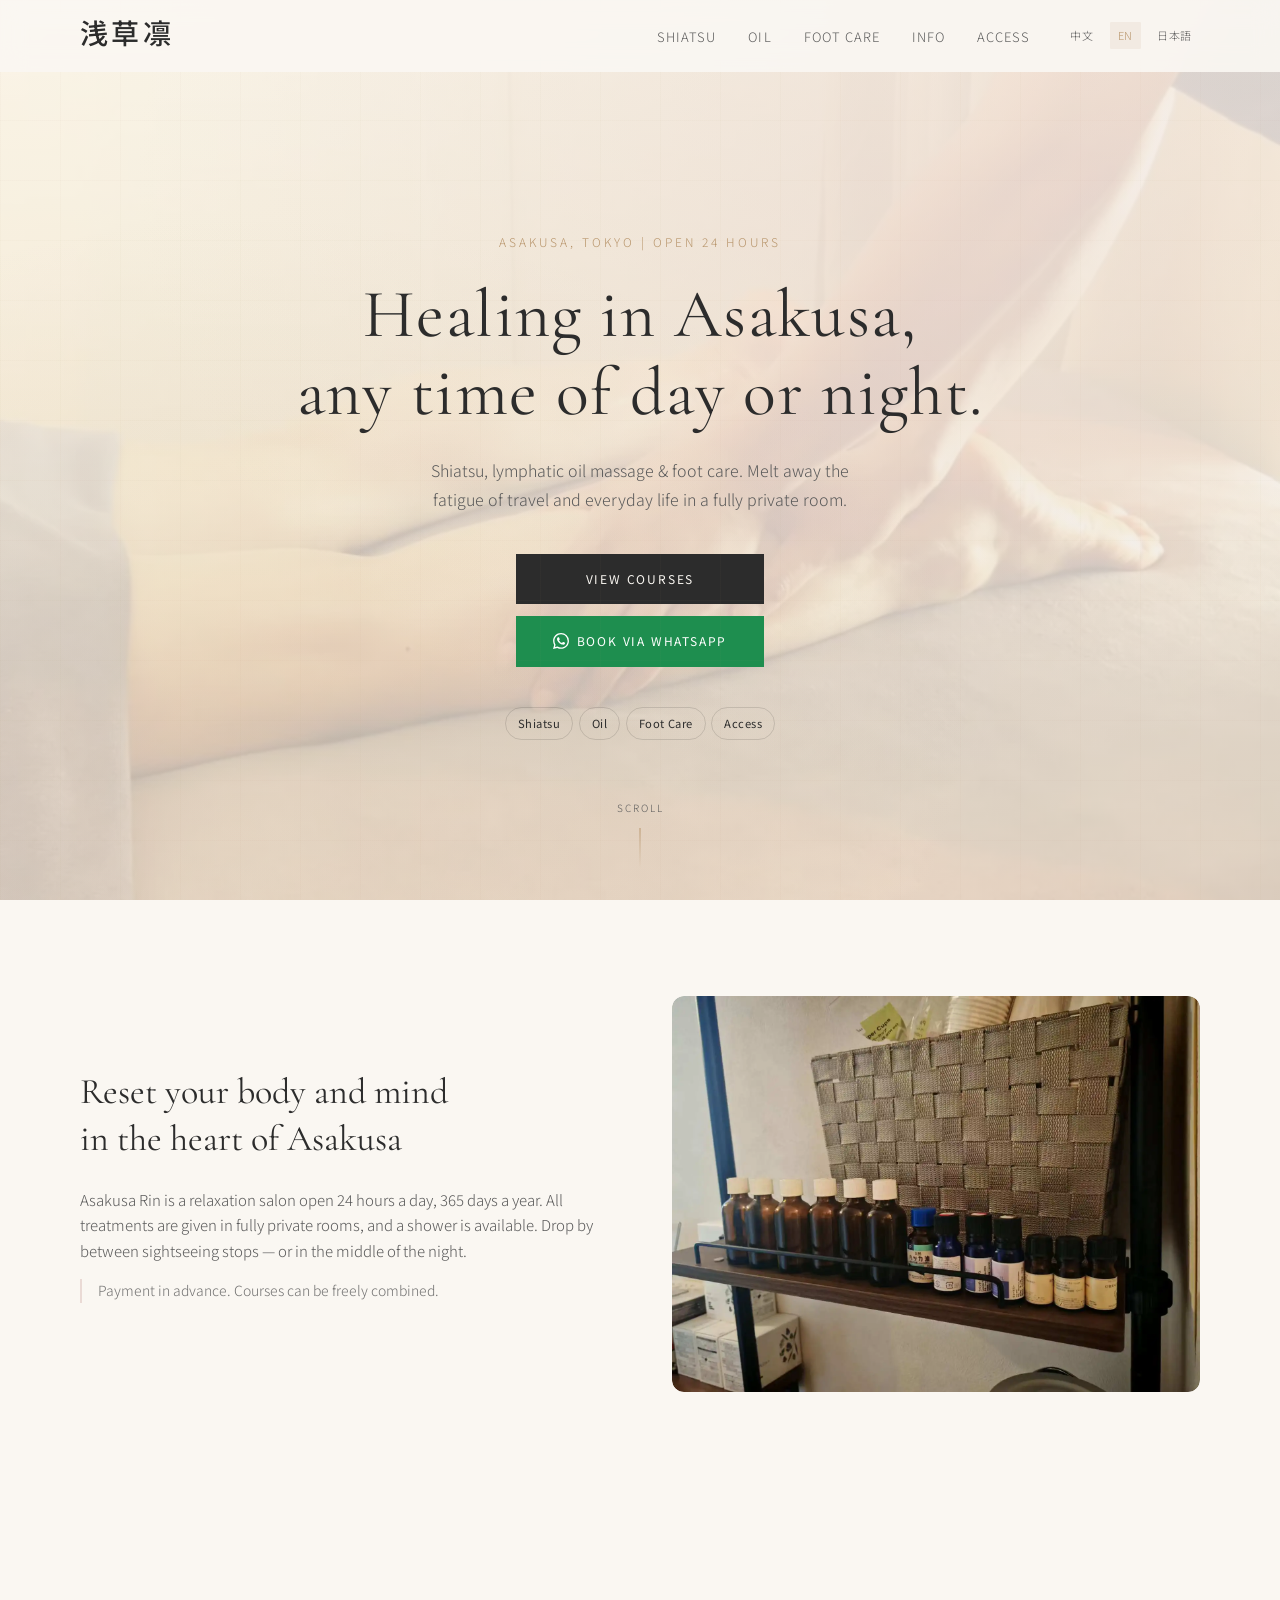
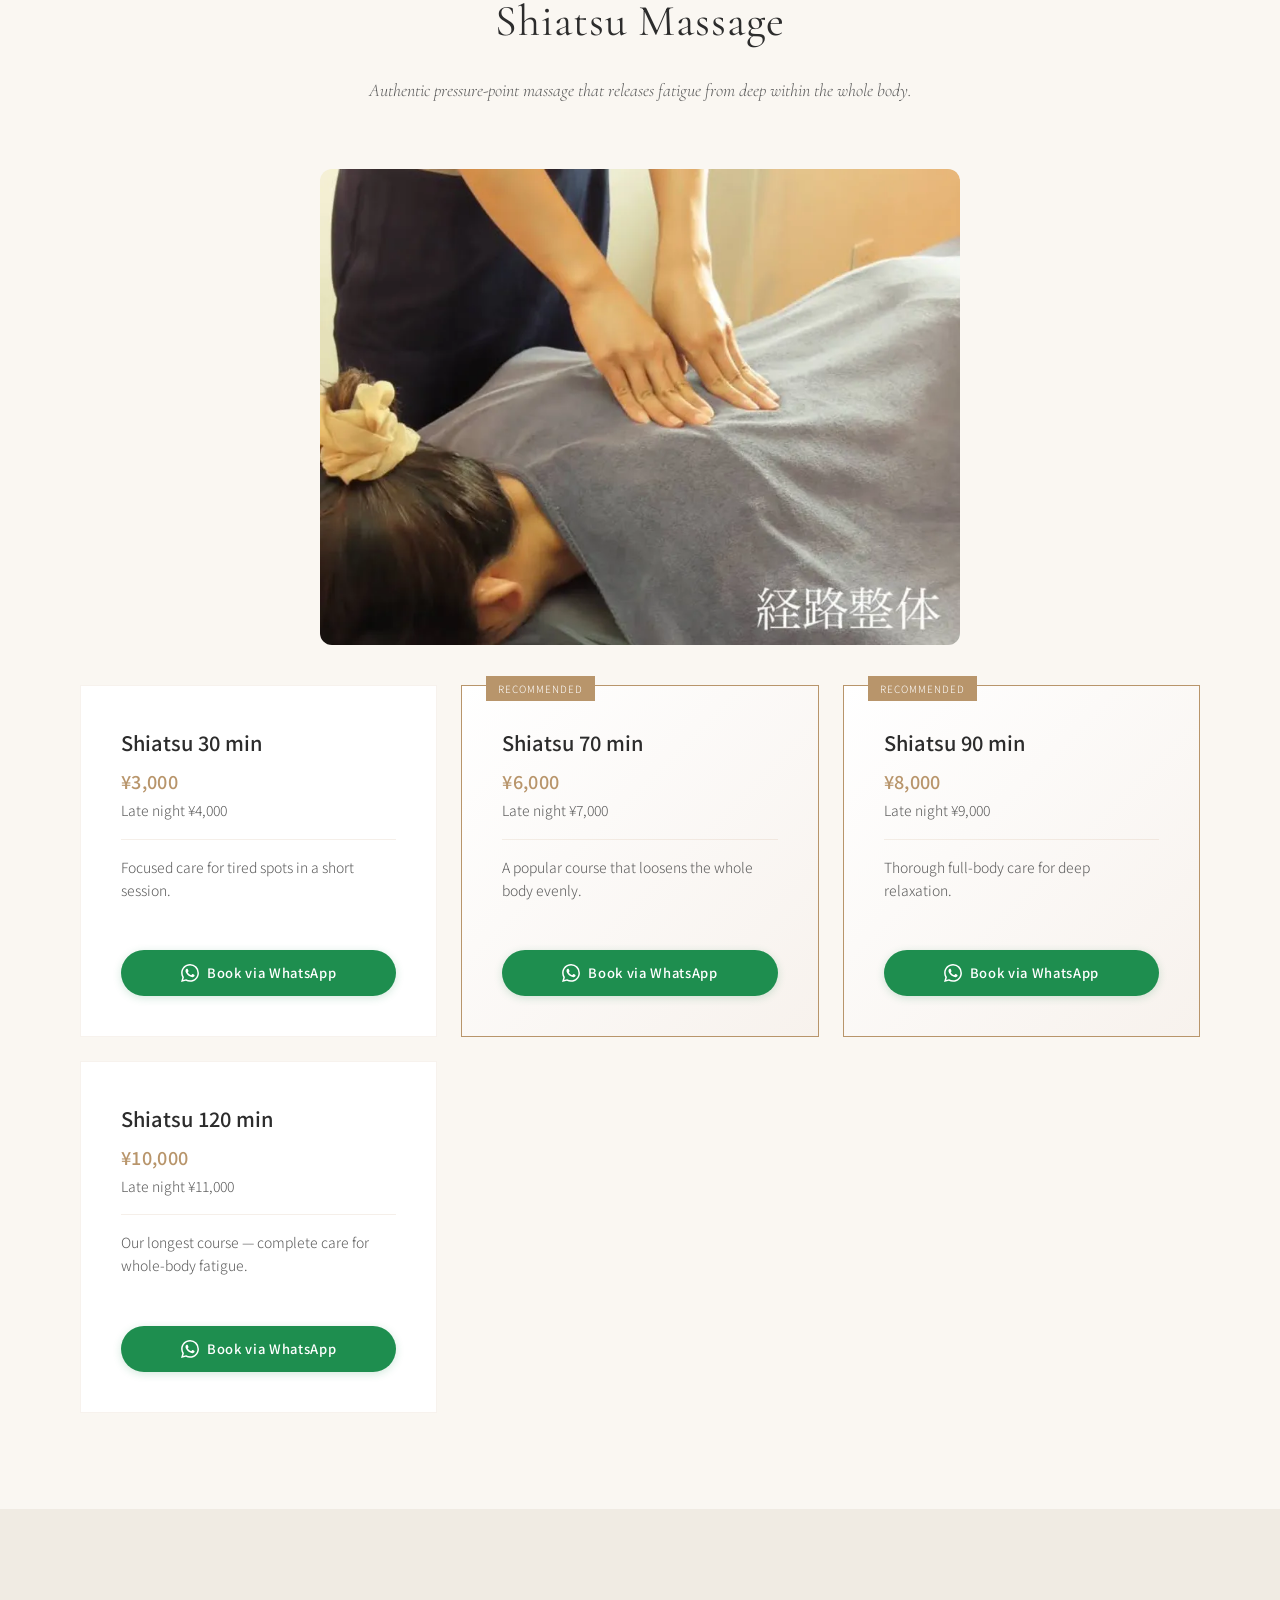
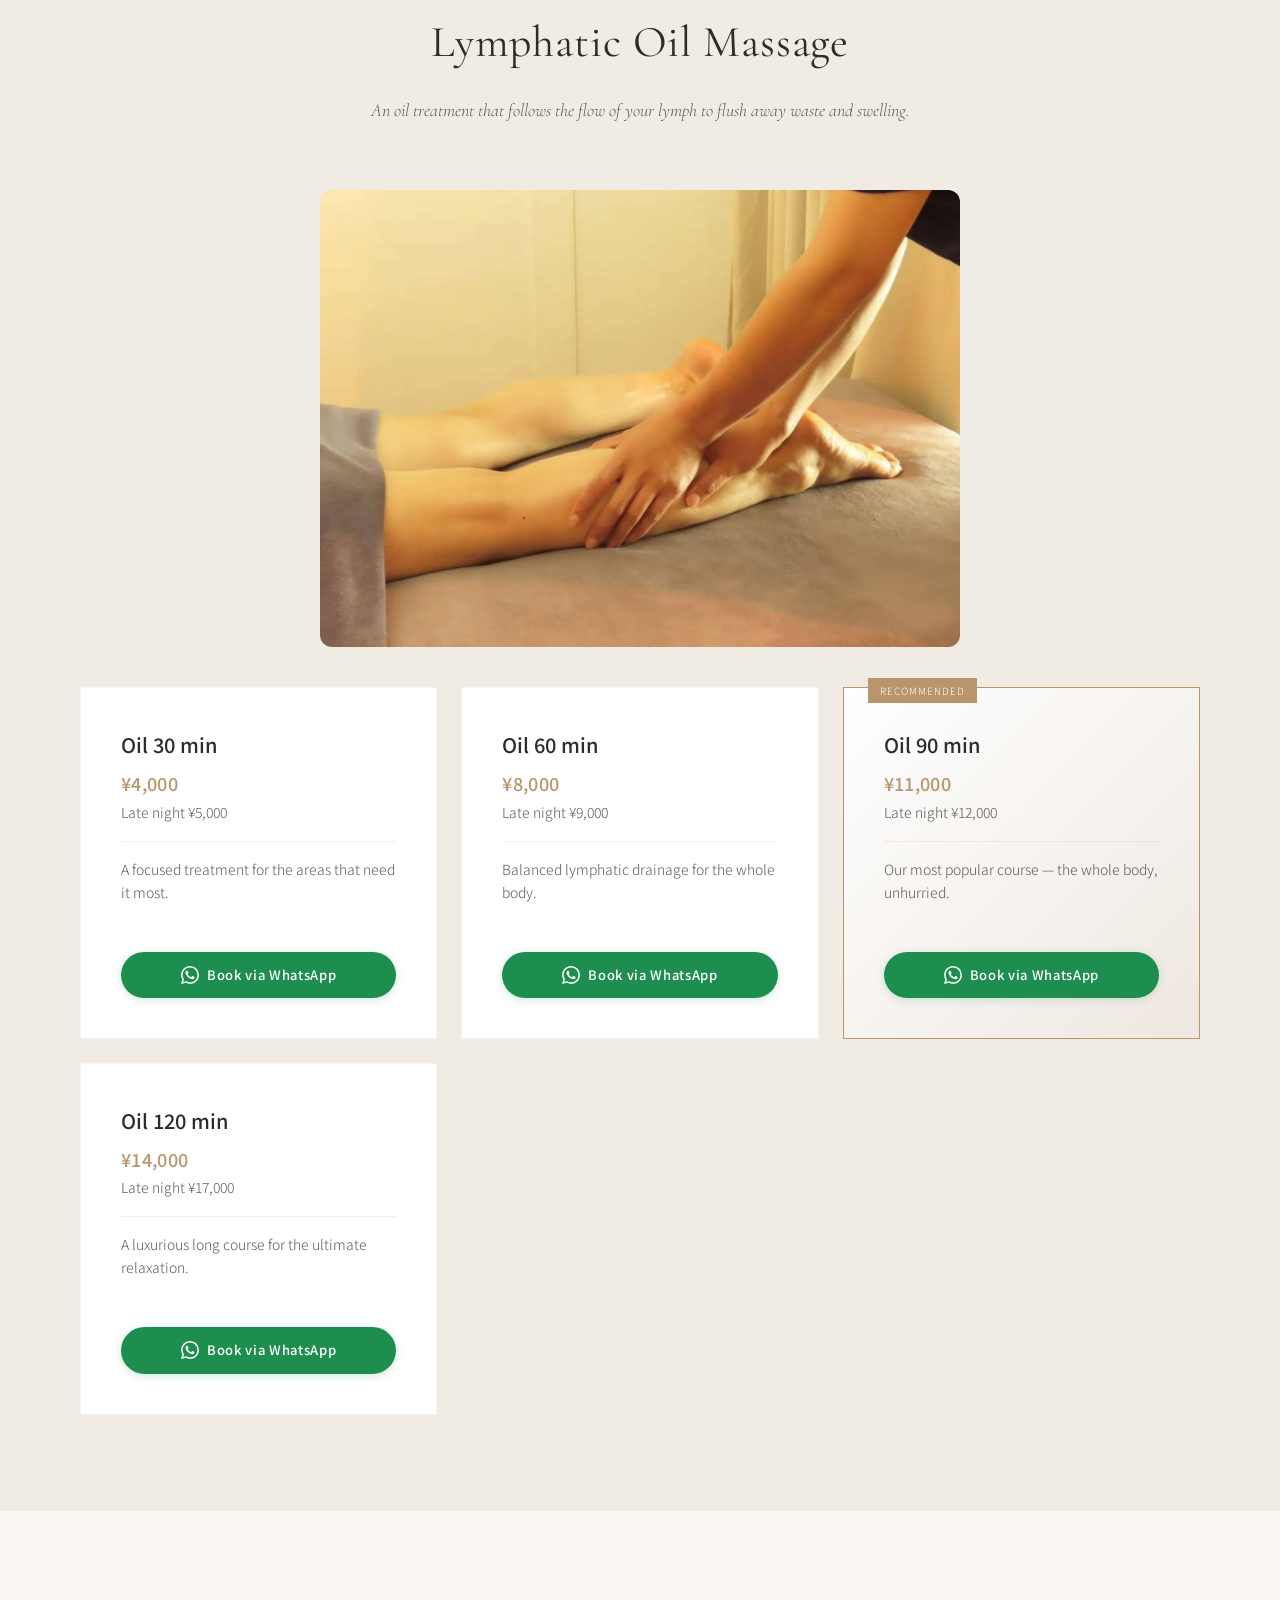
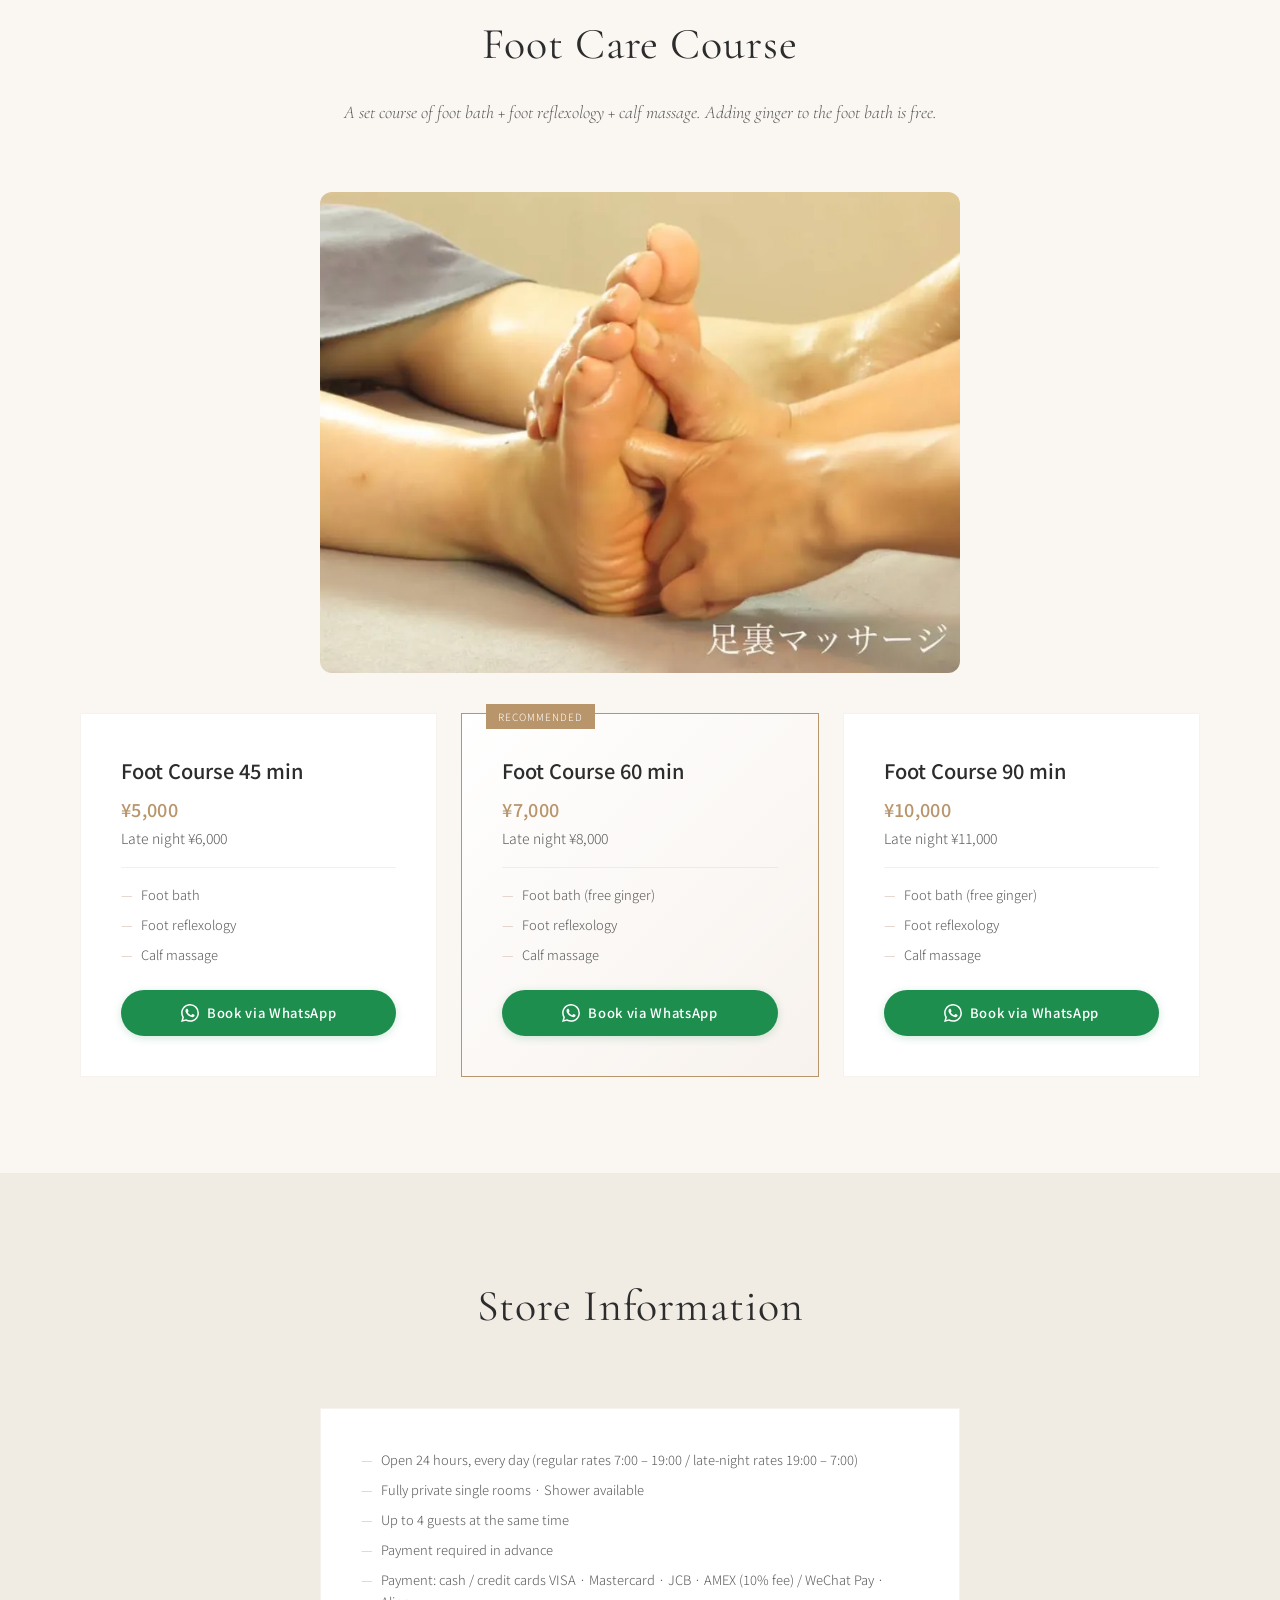
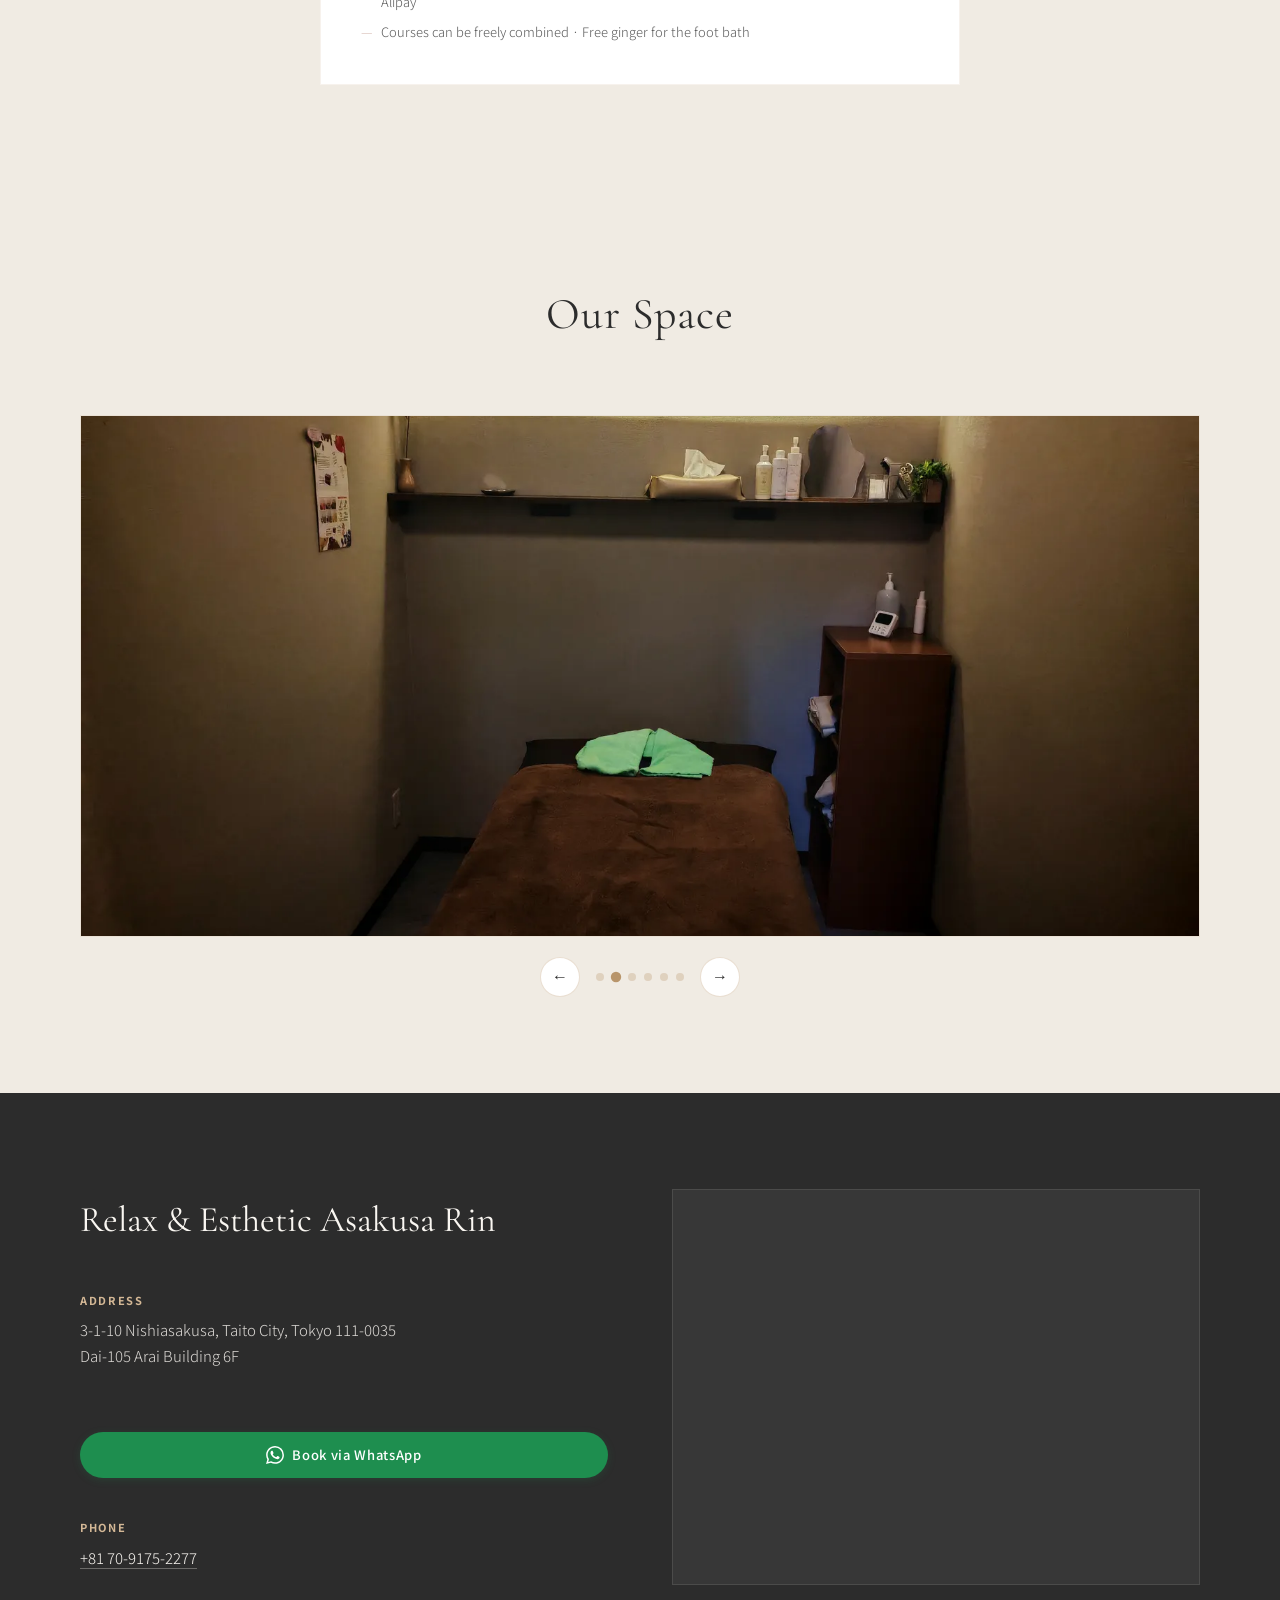
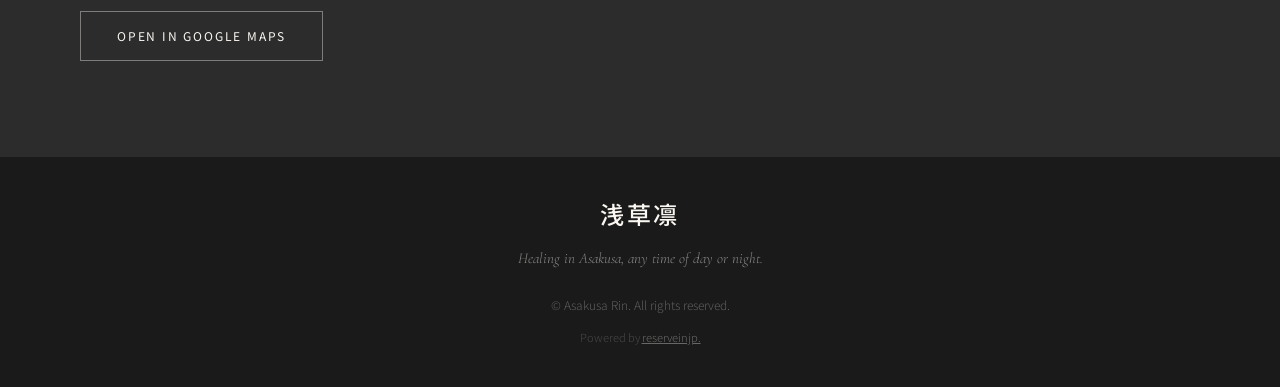
==== en/index.html @ 01d7ff2f "Add service photos to course sections, rename gallery heading, balance text wrapping Co-Authored-By:" ====
<!DOCTYPE html>
<html lang="en">
<head>
  <meta charset="UTF-8">
  <meta name="viewport" content="width=device-width, initial-scale=1.0">
  <meta name="description" content="Relax &amp; Esthetic Asakusa Rin — 24-hour relaxation salon in Asakusa, Tokyo. Shiatsu, lymphatic oil massage &amp; foot care. Private rooms, shower available.">
  <title>Asakusa Rin | 24-Hour Relaxation Salon in Asakusa, Tokyo</title>
  <link rel="preconnect" href="https://fonts.googleapis.com">
  <link rel="preconnect" href="https://fonts.gstatic.com" crossorigin>
  <link href="https://fonts.googleapis.com/css2?family=Cormorant+Garamond:ital,wght@0,400;0,500;0,600;1,400&family=Noto+Sans+JP:wght@300;400;500&family=Noto+Sans+SC:wght@300;400;500&family=Inter:wght@300;400;500;600&display=swap" rel="stylesheet">
  <link rel="stylesheet" href="../styles.css">
</head>
<body>
  <header class="header" id="header">
    <nav class="nav container">
      <a href="../landing.html" class="logo">浅草凛</a>
      <button class="nav-toggle" aria-label="Open menu" aria-expanded="false">
        <span></span>
        <span></span>
      </button>
      <div class="nav-menu">
        <ul class="nav-links">
          <li><a href="#shiatsu">Shiatsu</a></li>
          <li><a href="#oil">Oil</a></li>
          <li><a href="#foot">Foot Care</a></li>
          <li><a href="#info">Info</a></li>
          <li><a href="#visit">Access</a></li>
        </ul>
        <div class="lang-switch">
          <a href="../cn/">中文</a>
          <a href="../en/" class="active">EN</a>
          <a href="../jp/">日本語</a>
        </div>
      </div>
    </nav>
  </header>

  <main>
    <section class="hero">
      <div class="hero-carousel" id="heroCarousel">
        <div class="hero-slide active" style="background-image: url(../assets/images/service-oil.webp);"></div>
      </div>
      <div class="hero-grid-overlay"></div>
      <div class="hero-content container">
        <p class="hero-tag">Asakusa, Tokyo | Open 24 Hours</p>
        <h1>Healing in Asakusa,<br>any time of day or night.</h1>
        <p class="hero-sub">Shiatsu, lymphatic oil massage &amp; foot care. Melt away the fatigue of travel and everyday life in a fully private room.</p>
        <div class="hero-cta">
          <a href="#shiatsu" class="btn btn-primary">View Courses</a>
          <a href="../booking.html" class="btn btn-whatsapp">
            <svg viewBox="0 0 24 24"><path d="M17.472 14.382c-.297-.149-1.758-.867-2.03-.967-.273-.099-.471-.148-.67.15-.197.297-.767.966-.94 1.164-.173.199-.347.223-.644.075-.297-.15-1.255-.463-2.39-1.475-.884-.788-1.48-1.761-1.653-2.059-.173-.297-.018-.458.13-.606.134-.133.298-.347.446-.52.149-.174.198-.298.298-.497.099-.198.05-.371-.025-.52-.075-.149-.669-1.612-.916-2.207-.242-.579-.487-.5-.669-.51-.173-.008-.371-.01-.57-.01-.198 0-.52.074-.792.372-.272.297-1.04 1.016-1.04 2.479 0 1.462 1.065 2.875 1.213 3.074.149.198 2.096 3.2 5.077 4.487.709.306 1.262.489 1.694.625.712.227 1.36.195 1.871.118.571-.085 1.758-.719 2.006-1.413.248-.694.248-1.289.173-1.413-.074-.124-.272-.198-.57-.347m-5.421 7.403h-.004a9.87 9.87 0 01-5.031-1.378l-.361-.214-3.741.982.998-3.648-.235-.374a9.86 9.86 0 01-1.51-5.26c.001-5.45 4.436-9.884 9.888-9.884 2.64 0 5.122 1.03 6.988 2.898a9.825 9.825 0 012.893 6.994c-.003 5.45-4.437 9.884-9.885 9.884m8.413-18.297A11.815 11.815 0 0012.05 0C5.495 0 .16 5.335.157 11.892c0 2.096.547 4.142 1.588 5.945L.057 24l6.305-1.654a11.882 11.882 0 005.683 1.448h.005c6.554 0 11.89-5.335 11.893-11.893a11.821 11.821 0 00-3.48-8.413Z"/></svg>
            Book via WhatsApp
          </a>
        </div>
        <div class="hero-quick-nav">
          <a href="#shiatsu" class="hero-nav-pill">Shiatsu</a>
          <a href="#oil" class="hero-nav-pill">Oil</a>
          <a href="#foot" class="hero-nav-pill">Foot Care</a>
          <a href="#visit" class="hero-nav-pill">Access</a>
        </div>
      </div>
      <div class="hero-scroll">
        <span>Scroll</span>
        <div class="scroll-line"></div>
      </div>
    </section>

    <section class="intro section">
      <div class="container intro-grid">
        <div class="intro-text">
          <h2>Reset your body and mind<br>in the heart of Asakusa</h2>
          <p>Asakusa Rin is a relaxation salon open 24 hours a day, 365 days a year. All treatments are given in fully private rooms, and a shower is available. Drop by between sightseeing stops — or in the middle of the night.</p>
          <p class="intro-jp">Payment in advance. Courses can be freely combined.</p>
        </div>
        <div class="intro-features">
          <div class="intro-promo-image">
            <img src="../assets/images/interior-05.webp" alt="Asakusa Rin aroma oils" loading="lazy">
          </div>
        </div>
      </div>
    </section>

    <section class="services section" id="shiatsu">
      <div class="container">
        <header class="section-header">
          <h2>Shiatsu Massage</h2>
          <p class="section-sub">Authentic pressure-point massage that releases fatigue from deep within the whole body.</p>
        </header>
        <div class="service-photo">
          <img src="../assets/images/service-shiatsu.webp" alt="Asakusa Rin shiatsu massage" loading="lazy">
        </div>
        <div class="service-grid">
          <article class="service-card">
            <div class="service-card-header">
              <h3>Shiatsu 30 min</h3>
              <div class="price-group">
                <p class="price">¥3,000</p>
                <p class="price-sub">Late night ¥4,000</p>
              </div>
            </div>
            <p class="service-desc">Focused care for tired spots in a short session.</p>
            <a href="../booking.html?service=Shiatsu%2030%20min" class="btn-booking">
              <svg viewBox="0 0 24 24" width="18" height="18"><path d="M17.472 14.382c-.297-.149-1.758-.867-2.03-.967-.273-.099-.471-.148-.67.15-.197.297-.767.966-.94 1.164-.173.199-.347.223-.644.075-.297-.15-1.255-.463-2.39-1.475-.884-.788-1.48-1.761-1.653-2.059-.173-.297-.018-.458.13-.606.134-.133.298-.347.446-.52.149-.174.198-.298.298-.497.099-.198.05-.371-.025-.52-.075-.149-.669-1.612-.916-2.207-.242-.579-.487-.5-.669-.51-.173-.008-.371-.01-.57-.01-.198 0-.52.074-.792.372-.272.297-1.04 1.016-1.04 2.479 0 1.462 1.065 2.875 1.213 3.074.149.198 2.096 3.2 5.077 4.487.709.306 1.262.489 1.694.625.712.227 1.36.195 1.871.118.571-.085 1.758-.719 2.006-1.413.248-.694.248-1.289.173-1.413-.074-.124-.272-.198-.57-.347m-5.421 7.403h-.004a9.87 9.87 0 01-5.031-1.378l-.361-.214-3.741.982.998-3.648-.235-.374a9.86 9.86 0 01-1.51-5.26c.001-5.45 4.436-9.884 9.888-9.884 2.64 0 5.122 1.03 6.988 2.898a9.825 9.825 0 012.893 6.994c-.003 5.45-4.437 9.884-9.885 9.884m8.413-18.297A11.815 11.815 0 0012.05 0C5.495 0 .16 5.335.157 11.892c0 2.096.547 4.142 1.588 5.945L.057 24l6.305-1.654a11.882 11.882 0 005.683 1.448h.005c6.554 0 11.89-5.335 11.893-11.893a11.821 11.821 0 00-3.48-8.413Z" fill="currentColor"/></svg>
              Book via WhatsApp
            </a>
          </article>
          <article class="service-card featured">
            <span class="badge">Recommended</span>
            <div class="service-card-header">
              <h3>Shiatsu 70 min</h3>
              <div class="price-group">
                <p class="price">¥6,000</p>
                <p class="price-sub">Late night ¥7,000</p>
              </div>
            </div>
            <p class="service-desc">A popular course that loosens the whole body evenly.</p>
            <a href="../booking.html?service=Shiatsu%2070%20min" class="btn-booking">
              <svg viewBox="0 0 24 24" width="18" height="18"><path d="M17.472 14.382c-.297-.149-1.758-.867-2.03-.967-.273-.099-.471-.148-.67.15-.197.297-.767.966-.94 1.164-.173.199-.347.223-.644.075-.297-.15-1.255-.463-2.39-1.475-.884-.788-1.48-1.761-1.653-2.059-.173-.297-.018-.458.13-.606.134-.133.298-.347.446-.52.149-.174.198-.298.298-.497.099-.198.05-.371-.025-.52-.075-.149-.669-1.612-.916-2.207-.242-.579-.487-.5-.669-.51-.173-.008-.371-.01-.57-.01-.198 0-.52.074-.792.372-.272.297-1.04 1.016-1.04 2.479 0 1.462 1.065 2.875 1.213 3.074.149.198 2.096 3.2 5.077 4.487.709.306 1.262.489 1.694.625.712.227 1.36.195 1.871.118.571-.085 1.758-.719 2.006-1.413.248-.694.248-1.289.173-1.413-.074-.124-.272-.198-.57-.347m-5.421 7.403h-.004a9.87 9.87 0 01-5.031-1.378l-.361-.214-3.741.982.998-3.648-.235-.374a9.86 9.86 0 01-1.51-5.26c.001-5.45 4.436-9.884 9.888-9.884 2.64 0 5.122 1.03 6.988 2.898a9.825 9.825 0 012.893 6.994c-.003 5.45-4.437 9.884-9.885 9.884m8.413-18.297A11.815 11.815 0 0012.05 0C5.495 0 .16 5.335.157 11.892c0 2.096.547 4.142 1.588 5.945L.057 24l6.305-1.654a11.882 11.882 0 005.683 1.448h.005c6.554 0 11.89-5.335 11.893-11.893a11.821 11.821 0 00-3.48-8.413Z" fill="currentColor"/></svg>
              Book via WhatsApp
            </a>
          </article>
          <article class="service-card featured">
            <span class="badge">Recommended</span>
            <div class="service-card-header">
              <h3>Shiatsu 90 min</h3>
              <div class="price-group">
                <p class="price">¥8,000</p>
                <p class="price-sub">Late night ¥9,000</p>
              </div>
            </div>
            <p class="service-desc">Thorough full-body care for deep relaxation.</p>
            <a href="../booking.html?service=Shiatsu%2090%20min" class="btn-booking">
              <svg viewBox="0 0 24 24" width="18" height="18"><path d="M17.472 14.382c-.297-.149-1.758-.867-2.03-.967-.273-.099-.471-.148-.67.15-.197.297-.767.966-.94 1.164-.173.199-.347.223-.644.075-.297-.15-1.255-.463-2.39-1.475-.884-.788-1.48-1.761-1.653-2.059-.173-.297-.018-.458.13-.606.134-.133.298-.347.446-.52.149-.174.198-.298.298-.497.099-.198.05-.371-.025-.52-.075-.149-.669-1.612-.916-2.207-.242-.579-.487-.5-.669-.51-.173-.008-.371-.01-.57-.01-.198 0-.52.074-.792.372-.272.297-1.04 1.016-1.04 2.479 0 1.462 1.065 2.875 1.213 3.074.149.198 2.096 3.2 5.077 4.487.709.306 1.262.489 1.694.625.712.227 1.36.195 1.871.118.571-.085 1.758-.719 2.006-1.413.248-.694.248-1.289.173-1.413-.074-.124-.272-.198-.57-.347m-5.421 7.403h-.004a9.87 9.87 0 01-5.031-1.378l-.361-.214-3.741.982.998-3.648-.235-.374a9.86 9.86 0 01-1.51-5.26c.001-5.45 4.436-9.884 9.888-9.884 2.64 0 5.122 1.03 6.988 2.898a9.825 9.825 0 012.893 6.994c-.003 5.45-4.437 9.884-9.885 9.884m8.413-18.297A11.815 11.815 0 0012.05 0C5.495 0 .16 5.335.157 11.892c0 2.096.547 4.142 1.588 5.945L.057 24l6.305-1.654a11.882 11.882 0 005.683 1.448h.005c6.554 0 11.89-5.335 11.893-11.893a11.821 11.821 0 00-3.48-8.413Z" fill="currentColor"/></svg>
              Book via WhatsApp
            </a>
          </article>
          <article class="service-card">
            <div class="service-card-header">
              <h3>Shiatsu 120 min</h3>
              <div class="price-group">
                <p class="price">¥10,000</p>
                <p class="price-sub">Late night ¥11,000</p>
              </div>
            </div>
            <p class="service-desc">Our longest course — complete care for whole-body fatigue.</p>
            <a href="../booking.html?service=Shiatsu%20120%20min" class="btn-booking">
              <svg viewBox="0 0 24 24" width="18" height="18"><path d="M17.472 14.382c-.297-.149-1.758-.867-2.03-.967-.273-.099-.471-.148-.67.15-.197.297-.767.966-.94 1.164-.173.199-.347.223-.644.075-.297-.15-1.255-.463-2.39-1.475-.884-.788-1.48-1.761-1.653-2.059-.173-.297-.018-.458.13-.606.134-.133.298-.347.446-.52.149-.174.198-.298.298-.497.099-.198.05-.371-.025-.52-.075-.149-.669-1.612-.916-2.207-.242-.579-.487-.5-.669-.51-.173-.008-.371-.01-.57-.01-.198 0-.52.074-.792.372-.272.297-1.04 1.016-1.04 2.479 0 1.462 1.065 2.875 1.213 3.074.149.198 2.096 3.2 5.077 4.487.709.306 1.262.489 1.694.625.712.227 1.36.195 1.871.118.571-.085 1.758-.719 2.006-1.413.248-.694.248-1.289.173-1.413-.074-.124-.272-.198-.57-.347m-5.421 7.403h-.004a9.87 9.87 0 01-5.031-1.378l-.361-.214-3.741.982.998-3.648-.235-.374a9.86 9.86 0 01-1.51-5.26c.001-5.45 4.436-9.884 9.888-9.884 2.64 0 5.122 1.03 6.988 2.898a9.825 9.825 0 012.893 6.994c-.003 5.45-4.437 9.884-9.885 9.884m8.413-18.297A11.815 11.815 0 0012.05 0C5.495 0 .16 5.335.157 11.892c0 2.096.547 4.142 1.588 5.945L.057 24l6.305-1.654a11.882 11.882 0 005.683 1.448h.005c6.554 0 11.89-5.335 11.893-11.893a11.821 11.821 0 00-3.48-8.413Z" fill="currentColor"/></svg>
              Book via WhatsApp
            </a>
          </article>
        </div>
      </div>
    </section>

    <section class="services section section-alt" id="oil">
      <div class="container">
        <header class="section-header">
          <h2>Lymphatic Oil Massage</h2>
          <p class="section-sub">An oil treatment that follows the flow of your lymph to flush away waste and swelling.</p>
        </header>
        <div class="service-photo">
          <img src="../assets/images/service-oil.webp" alt="Asakusa Rin lymphatic oil massage" loading="lazy">
        </div>
        <div class="service-grid">
          <article class="service-card">
            <div class="service-card-header">
              <h3>Oil 30 min</h3>
              <div class="price-group">
                <p class="price">¥4,000</p>
                <p class="price-sub">Late night ¥5,000</p>
              </div>
            </div>
            <p class="service-desc">A focused treatment for the areas that need it most.</p>
            <a href="../booking.html?service=Lymphatic%20Oil%2030%20min" class="btn-booking">
              <svg viewBox="0 0 24 24" width="18" height="18"><path d="M17.472 14.382c-.297-.149-1.758-.867-2.03-.967-.273-.099-.471-.148-.67.15-.197.297-.767.966-.94 1.164-.173.199-.347.223-.644.075-.297-.15-1.255-.463-2.39-1.475-.884-.788-1.48-1.761-1.653-2.059-.173-.297-.018-.458.13-.606.134-.133.298-.347.446-.52.149-.174.198-.298.298-.497.099-.198.05-.371-.025-.52-.075-.149-.669-1.612-.916-2.207-.242-.579-.487-.5-.669-.51-.173-.008-.371-.01-.57-.01-.198 0-.52.074-.792.372-.272.297-1.04 1.016-1.04 2.479 0 1.462 1.065 2.875 1.213 3.074.149.198 2.096 3.2 5.077 4.487.709.306 1.262.489 1.694.625.712.227 1.36.195 1.871.118.571-.085 1.758-.719 2.006-1.413.248-.694.248-1.289.173-1.413-.074-.124-.272-.198-.57-.347m-5.421 7.403h-.004a9.87 9.87 0 01-5.031-1.378l-.361-.214-3.741.982.998-3.648-.235-.374a9.86 9.86 0 01-1.51-5.26c.001-5.45 4.436-9.884 9.888-9.884 2.64 0 5.122 1.03 6.988 2.898a9.825 9.825 0 012.893 6.994c-.003 5.45-4.437 9.884-9.885 9.884m8.413-18.297A11.815 11.815 0 0012.05 0C5.495 0 .16 5.335.157 11.892c0 2.096.547 4.142 1.588 5.945L.057 24l6.305-1.654a11.882 11.882 0 005.683 1.448h.005c6.554 0 11.89-5.335 11.893-11.893a11.821 11.821 0 00-3.48-8.413Z" fill="currentColor"/></svg>
              Book via WhatsApp
            </a>
          </article>
          <article class="service-card">
            <div class="service-card-header">
              <h3>Oil 60 min</h3>
              <div class="price-group">
                <p class="price">¥8,000</p>
                <p class="price-sub">Late night ¥9,000</p>
              </div>
            </div>
            <p class="service-desc">Balanced lymphatic drainage for the whole body.</p>
            <a href="../booking.html?service=Lymphatic%20Oil%2060%20min" class="btn-booking">
              <svg viewBox="0 0 24 24" width="18" height="18"><path d="M17.472 14.382c-.297-.149-1.758-.867-2.03-.967-.273-.099-.471-.148-.67.15-.197.297-.767.966-.94 1.164-.173.199-.347.223-.644.075-.297-.15-1.255-.463-2.39-1.475-.884-.788-1.48-1.761-1.653-2.059-.173-.297-.018-.458.13-.606.134-.133.298-.347.446-.52.149-.174.198-.298.298-.497.099-.198.05-.371-.025-.52-.075-.149-.669-1.612-.916-2.207-.242-.579-.487-.5-.669-.51-.173-.008-.371-.01-.57-.01-.198 0-.52.074-.792.372-.272.297-1.04 1.016-1.04 2.479 0 1.462 1.065 2.875 1.213 3.074.149.198 2.096 3.2 5.077 4.487.709.306 1.262.489 1.694.625.712.227 1.36.195 1.871.118.571-.085 1.758-.719 2.006-1.413.248-.694.248-1.289.173-1.413-.074-.124-.272-.198-.57-.347m-5.421 7.403h-.004a9.87 9.87 0 01-5.031-1.378l-.361-.214-3.741.982.998-3.648-.235-.374a9.86 9.86 0 01-1.51-5.26c.001-5.45 4.436-9.884 9.888-9.884 2.64 0 5.122 1.03 6.988 2.898a9.825 9.825 0 012.893 6.994c-.003 5.45-4.437 9.884-9.885 9.884m8.413-18.297A11.815 11.815 0 0012.05 0C5.495 0 .16 5.335.157 11.892c0 2.096.547 4.142 1.588 5.945L.057 24l6.305-1.654a11.882 11.882 0 005.683 1.448h.005c6.554 0 11.89-5.335 11.893-11.893a11.821 11.821 0 00-3.48-8.413Z" fill="currentColor"/></svg>
              Book via WhatsApp
            </a>
          </article>
          <article class="service-card featured">
            <span class="badge">Recommended</span>
            <div class="service-card-header">
              <h3>Oil 90 min</h3>
              <div class="price-group">
                <p class="price">¥11,000</p>
                <p class="price-sub">Late night ¥12,000</p>
              </div>
            </div>
            <p class="service-desc">Our most popular course — the whole body, unhurried.</p>
            <a href="../booking.html?service=Lymphatic%20Oil%2090%20min" class="btn-booking">
              <svg viewBox="0 0 24 24" width="18" height="18"><path d="M17.472 14.382c-.297-.149-1.758-.867-2.03-.967-.273-.099-.471-.148-.67.15-.197.297-.767.966-.94 1.164-.173.199-.347.223-.644.075-.297-.15-1.255-.463-2.39-1.475-.884-.788-1.48-1.761-1.653-2.059-.173-.297-.018-.458.13-.606.134-.133.298-.347.446-.52.149-.174.198-.298.298-.497.099-.198.05-.371-.025-.52-.075-.149-.669-1.612-.916-2.207-.242-.579-.487-.5-.669-.51-.173-.008-.371-.01-.57-.01-.198 0-.52.074-.792.372-.272.297-1.04 1.016-1.04 2.479 0 1.462 1.065 2.875 1.213 3.074.149.198 2.096 3.2 5.077 4.487.709.306 1.262.489 1.694.625.712.227 1.36.195 1.871.118.571-.085 1.758-.719 2.006-1.413.248-.694.248-1.289.173-1.413-.074-.124-.272-.198-.57-.347m-5.421 7.403h-.004a9.87 9.87 0 01-5.031-1.378l-.361-.214-3.741.982.998-3.648-.235-.374a9.86 9.86 0 01-1.51-5.26c.001-5.45 4.436-9.884 9.888-9.884 2.64 0 5.122 1.03 6.988 2.898a9.825 9.825 0 012.893 6.994c-.003 5.45-4.437 9.884-9.885 9.884m8.413-18.297A11.815 11.815 0 0012.05 0C5.495 0 .16 5.335.157 11.892c0 2.096.547 4.142 1.588 5.945L.057 24l6.305-1.654a11.882 11.882 0 005.683 1.448h.005c6.554 0 11.89-5.335 11.893-11.893a11.821 11.821 0 00-3.48-8.413Z" fill="currentColor"/></svg>
              Book via WhatsApp
            </a>
          </article>
          <article class="service-card">
            <div class="service-card-header">
              <h3>Oil 120 min</h3>
              <div class="price-group">
                <p class="price">¥14,000</p>
                <p class="price-sub">Late night ¥17,000</p>
              </div>
            </div>
            <p class="service-desc">A luxurious long course for the ultimate relaxation.</p>
            <a href="../booking.html?service=Lymphatic%20Oil%20120%20min" class="btn-booking">
              <svg viewBox="0 0 24 24" width="18" height="18"><path d="M17.472 14.382c-.297-.149-1.758-.867-2.03-.967-.273-.099-.471-.148-.67.15-.197.297-.767.966-.94 1.164-.173.199-.347.223-.644.075-.297-.15-1.255-.463-2.39-1.475-.884-.788-1.48-1.761-1.653-2.059-.173-.297-.018-.458.13-.606.134-.133.298-.347.446-.52.149-.174.198-.298.298-.497.099-.198.05-.371-.025-.52-.075-.149-.669-1.612-.916-2.207-.242-.579-.487-.5-.669-.51-.173-.008-.371-.01-.57-.01-.198 0-.52.074-.792.372-.272.297-1.04 1.016-1.04 2.479 0 1.462 1.065 2.875 1.213 3.074.149.198 2.096 3.2 5.077 4.487.709.306 1.262.489 1.694.625.712.227 1.36.195 1.871.118.571-.085 1.758-.719 2.006-1.413.248-.694.248-1.289.173-1.413-.074-.124-.272-.198-.57-.347m-5.421 7.403h-.004a9.87 9.87 0 01-5.031-1.378l-.361-.214-3.741.982.998-3.648-.235-.374a9.86 9.86 0 01-1.51-5.26c.001-5.45 4.436-9.884 9.888-9.884 2.64 0 5.122 1.03 6.988 2.898a9.825 9.825 0 012.893 6.994c-.003 5.45-4.437 9.884-9.885 9.884m8.413-18.297A11.815 11.815 0 0012.05 0C5.495 0 .16 5.335.157 11.892c0 2.096.547 4.142 1.588 5.945L.057 24l6.305-1.654a11.882 11.882 0 005.683 1.448h.005c6.554 0 11.89-5.335 11.893-11.893a11.821 11.821 0 00-3.48-8.413Z" fill="currentColor"/></svg>
              Book via WhatsApp
            </a>
          </article>
        </div>
      </div>
    </section>

    <section class="services section" id="foot">
      <div class="container">
        <header class="section-header">
          <h2>Foot Care Course</h2>
          <p class="section-sub">A set course of foot bath + foot reflexology + calf massage. Adding ginger to the foot bath is free.</p>
        </header>
        <div class="service-photo">
          <img src="../assets/images/service-foot.webp" alt="Asakusa Rin foot reflexology" loading="lazy">
        </div>
        <div class="service-grid">
          <article class="service-card">
            <div class="service-card-header">
              <h3>Foot Course 45 min</h3>
              <div class="price-group">
                <p class="price">¥5,000</p>
                <p class="price-sub">Late night ¥6,000</p>
              </div>
            </div>
            <ul class="includes">
              <li>Foot bath</li>
              <li>Foot reflexology</li>
              <li>Calf massage</li>
            </ul>
            <a href="../booking.html?service=Foot%20Course%2045%20min" class="btn-booking">
              <svg viewBox="0 0 24 24" width="18" height="18"><path d="M17.472 14.382c-.297-.149-1.758-.867-2.03-.967-.273-.099-.471-.148-.67.15-.197.297-.767.966-.94 1.164-.173.199-.347.223-.644.075-.297-.15-1.255-.463-2.39-1.475-.884-.788-1.48-1.761-1.653-2.059-.173-.297-.018-.458.13-.606.134-.133.298-.347.446-.52.149-.174.198-.298.298-.497.099-.198.05-.371-.025-.52-.075-.149-.669-1.612-.916-2.207-.242-.579-.487-.5-.669-.51-.173-.008-.371-.01-.57-.01-.198 0-.52.074-.792.372-.272.297-1.04 1.016-1.04 2.479 0 1.462 1.065 2.875 1.213 3.074.149.198 2.096 3.2 5.077 4.487.709.306 1.262.489 1.694.625.712.227 1.36.195 1.871.118.571-.085 1.758-.719 2.006-1.413.248-.694.248-1.289.173-1.413-.074-.124-.272-.198-.57-.347m-5.421 7.403h-.004a9.87 9.87 0 01-5.031-1.378l-.361-.214-3.741.982.998-3.648-.235-.374a9.86 9.86 0 01-1.51-5.26c.001-5.45 4.436-9.884 9.888-9.884 2.64 0 5.122 1.03 6.988 2.898a9.825 9.825 0 012.893 6.994c-.003 5.45-4.437 9.884-9.885 9.884m8.413-18.297A11.815 11.815 0 0012.05 0C5.495 0 .16 5.335.157 11.892c0 2.096.547 4.142 1.588 5.945L.057 24l6.305-1.654a11.882 11.882 0 005.683 1.448h.005c6.554 0 11.89-5.335 11.893-11.893a11.821 11.821 0 00-3.48-8.413Z" fill="currentColor"/></svg>
              Book via WhatsApp
            </a>
          </article>
          <article class="service-card featured">
            <span class="badge">Recommended</span>
            <div class="service-card-header">
              <h3>Foot Course 60 min</h3>
              <div class="price-group">
                <p class="price">¥7,000</p>
                <p class="price-sub">Late night ¥8,000</p>
              </div>
            </div>
            <ul class="includes">
              <li>Foot bath (free ginger)</li>
              <li>Foot reflexology</li>
              <li>Calf massage</li>
            </ul>
            <a href="../booking.html?service=Foot%20Course%2060%20min" class="btn-booking">
              <svg viewBox="0 0 24 24" width="18" height="18"><path d="M17.472 14.382c-.297-.149-1.758-.867-2.03-.967-.273-.099-.471-.148-.67.15-.197.297-.767.966-.94 1.164-.173.199-.347.223-.644.075-.297-.15-1.255-.463-2.39-1.475-.884-.788-1.48-1.761-1.653-2.059-.173-.297-.018-.458.13-.606.134-.133.298-.347.446-.52.149-.174.198-.298.298-.497.099-.198.05-.371-.025-.52-.075-.149-.669-1.612-.916-2.207-.242-.579-.487-.5-.669-.51-.173-.008-.371-.01-.57-.01-.198 0-.52.074-.792.372-.272.297-1.04 1.016-1.04 2.479 0 1.462 1.065 2.875 1.213 3.074.149.198 2.096 3.2 5.077 4.487.709.306 1.262.489 1.694.625.712.227 1.36.195 1.871.118.571-.085 1.758-.719 2.006-1.413.248-.694.248-1.289.173-1.413-.074-.124-.272-.198-.57-.347m-5.421 7.403h-.004a9.87 9.87 0 01-5.031-1.378l-.361-.214-3.741.982.998-3.648-.235-.374a9.86 9.86 0 01-1.51-5.26c.001-5.45 4.436-9.884 9.888-9.884 2.64 0 5.122 1.03 6.988 2.898a9.825 9.825 0 012.893 6.994c-.003 5.45-4.437 9.884-9.885 9.884m8.413-18.297A11.815 11.815 0 0012.05 0C5.495 0 .16 5.335.157 11.892c0 2.096.547 4.142 1.588 5.945L.057 24l6.305-1.654a11.882 11.882 0 005.683 1.448h.005c6.554 0 11.89-5.335 11.893-11.893a11.821 11.821 0 00-3.48-8.413Z" fill="currentColor"/></svg>
              Book via WhatsApp
            </a>
          </article>
          <article class="service-card">
            <div class="service-card-header">
              <h3>Foot Course 90 min</h3>
              <div class="price-group">
                <p class="price">¥10,000</p>
                <p class="price-sub">Late night ¥11,000</p>
              </div>
            </div>
            <ul class="includes">
              <li>Foot bath (free ginger)</li>
              <li>Foot reflexology</li>
              <li>Calf massage</li>
            </ul>
            <a href="../booking.html?service=Foot%20Course%2090%20min" class="btn-booking">
              <svg viewBox="0 0 24 24" width="18" height="18"><path d="M17.472 14.382c-.297-.149-1.758-.867-2.03-.967-.273-.099-.471-.148-.67.15-.197.297-.767.966-.94 1.164-.173.199-.347.223-.644.075-.297-.15-1.255-.463-2.39-1.475-.884-.788-1.48-1.761-1.653-2.059-.173-.297-.018-.458.13-.606.134-.133.298-.347.446-.52.149-.174.198-.298.298-.497.099-.198.05-.371-.025-.52-.075-.149-.669-1.612-.916-2.207-.242-.579-.487-.5-.669-.51-.173-.008-.371-.01-.57-.01-.198 0-.52.074-.792.372-.272.297-1.04 1.016-1.04 2.479 0 1.462 1.065 2.875 1.213 3.074.149.198 2.096 3.2 5.077 4.487.709.306 1.262.489 1.694.625.712.227 1.36.195 1.871.118.571-.085 1.758-.719 2.006-1.413.248-.694.248-1.289.173-1.413-.074-.124-.272-.198-.57-.347m-5.421 7.403h-.004a9.87 9.87 0 01-5.031-1.378l-.361-.214-3.741.982.998-3.648-.235-.374a9.86 9.86 0 01-1.51-5.26c.001-5.45 4.436-9.884 9.888-9.884 2.64 0 5.122 1.03 6.988 2.898a9.825 9.825 0 012.893 6.994c-.003 5.45-4.437 9.884-9.885 9.884m8.413-18.297A11.815 11.815 0 0012.05 0C5.495 0 .16 5.335.157 11.892c0 2.096.547 4.142 1.588 5.945L.057 24l6.305-1.654a11.882 11.882 0 005.683 1.448h.005c6.554 0 11.89-5.335 11.893-11.893a11.821 11.821 0 00-3.48-8.413Z" fill="currentColor"/></svg>
              Book via WhatsApp
            </a>
          </article>
        </div>
      </div>
    </section>

    <section class="services section section-alt" id="info">
      <div class="container">
        <header class="section-header">
          <h2>Store Information</h2>
        </header>
        <article class="service-card service-card-wide">
          <ul class="includes">
            <li>Open 24 hours, every day (regular rates 7:00 – 19:00 / late-night rates 19:00 – 7:00)</li>
            <li>Fully private single rooms · Shower available</li>
            <li>Up to 4 guests at the same time</li>
            <li>Payment required in advance</li>
            <li>Payment: cash / credit cards VISA · Mastercard · JCB · AMEX (10% fee) / WeChat Pay · Alipay</li>
            <li>Courses can be freely combined · Free ginger for the foot bath</li>
          </ul>
        </article>
      </div>
    </section>

    <section class="env-carousel-section" aria-label="Salon environment">
      <div class="container">
        <header class="section-header">
          <h2>Our Space</h2>
        </header>
        <div class="env-carousel" id="envCarousel">
          <div class="env-carousel-track" id="envTrack">
            <div class="env-carousel-slide">
              <img src="../assets/images/interior-07.webp" alt="Asakusa Rin treatment bed" loading="lazy">
            </div>
            <div class="env-carousel-slide">
              <img src="../assets/images/interior-01.webp" alt="Asakusa Rin treatment room" loading="lazy">
            </div>
            <div class="env-carousel-slide">
              <img src="../assets/images/interior-02.webp" alt="Asakusa Rin private room" loading="lazy">
            </div>
            <div class="env-carousel-slide">
              <img src="../assets/images/interior-03.webp" alt="Asakusa Rin waiting space" loading="lazy">
            </div>
            <div class="env-carousel-slide">
              <img src="../assets/images/interior-04.webp" alt="Asakusa Rin corridor" loading="lazy">
            </div>
            <div class="env-carousel-slide">
              <img src="../assets/images/interior-05.webp" alt="Asakusa Rin aroma oils" loading="lazy">
            </div>
          </div>
        </div>
        <div class="env-carousel-nav">
          <button class="env-carousel-btn" id="envPrev" aria-label="Previous slide">&larr;</button>
          <div class="env-dots" id="envDots"></div>
          <button class="env-carousel-btn" id="envNext" aria-label="Next slide">&rarr;</button>
        </div>
      </div>
    </section>

    <section class="visit section" id="visit">
      <div class="container visit-grid">
        <div class="visit-info">
          <h2>Relax &amp; Esthetic Asakusa Rin</h2>
          <div class="visit-details">
            <div class="visit-item">
              <h4>Address</h4>
              <p>3-1-10 Nishiasakusa, Taito City, Tokyo 111-0035<br>Dai-105 Arai Building 6F</p>
            </div>
            <a href="../booking.html" class="btn-booking">
              <svg viewBox="0 0 24 24" width="18" height="18"><path d="M17.472 14.382c-.297-.149-1.758-.867-2.03-.967-.273-.099-.471-.148-.67.15-.197.297-.767.966-.94 1.164-.173.199-.347.223-.644.075-.297-.15-1.255-.463-2.39-1.475-.884-.788-1.48-1.761-1.653-2.059-.173-.297-.018-.458.13-.606.134-.133.298-.347.446-.52.149-.174.198-.298.298-.497.099-.198.05-.371-.025-.52-.075-.149-.669-1.612-.916-2.207-.242-.579-.487-.5-.669-.51-.173-.008-.371-.01-.57-.01-.198 0-.52.074-.792.372-.272.297-1.04 1.016-1.04 2.479 0 1.462 1.065 2.875 1.213 3.074.149.198 2.096 3.2 5.077 4.487.709.306 1.262.489 1.694.625.712.227 1.36.195 1.871.118.571-.085 1.758-.719 2.006-1.413.248-.694.248-1.289.173-1.413-.074-.124-.272-.198-.57-.347m-5.421 7.403h-.004a9.87 9.87 0 01-5.031-1.378l-.361-.214-3.741.982.998-3.648-.235-.374a9.86 9.86 0 01-1.51-5.26c.001-5.45 4.436-9.884 9.888-9.884 2.64 0 5.122 1.03 6.988 2.898a9.825 9.825 0 012.893 6.994c-.003 5.45-4.437 9.884-9.885 9.884m8.413-18.297A11.815 11.815 0 0012.05 0C5.495 0 .16 5.335.157 11.892c0 2.096.547 4.142 1.588 5.945L.057 24l6.305-1.654a11.882 11.882 0 005.683 1.448h.005c6.554 0 11.89-5.335 11.893-11.893a11.821 11.821 0 00-3.48-8.413Z" fill="currentColor"/></svg>
              Book via WhatsApp
            </a>
            <div class="visit-item">
              <h4>Phone</h4>
              <p><a href="tel:+817091752277">+81 70-9175-2277</a></p>
            </div>
          </div>
          <a href="https://maps.app.goo.gl/Jw2w2UrL9ZcUfHQM8" target="_blank" rel="noopener noreferrer" class="btn btn-outline">Open in Google Maps</a>
        </div>
        <div class="visit-map">
          <iframe
            title="Asakusa Rin map"
            src="https://www.google.com/maps/embed?pb=!1m18!1m12!1m3!1d3239.6!2d139.7921!3d35.7141!2m3!1f0!2f0!3f0!3m2!1i1024!2i768!4f13.1!3m3!1m2!1s0x60188fb37d760c1b%3A0xad5e8c5b7a9a72e2!2z44Oq44Op44KvJuOCqOOCueODhua1heiNieWHmw!5e0!3m2!1sen!2sjp!5m2!1sen!2sjp"
            width="100%"
            height="100%"
            style="border:0;"
            allowfullscreen=""
            loading="lazy"
            referrerpolicy="no-referrer-when-downgrade">
          </iframe>
        </div>
      </div>
    </section>
  </main>

  <footer class="footer">
    <div class="container footer-inner">
      <span class="logo">浅草凛</span>
      <p class="footer-tagline">Healing in Asakusa, any time of day or night.</p>
      <p class="footer-copy">&copy; Asakusa Rin. All rights reserved.</p>
      <p class="footer-powered">Powered by <a href="https://reserveinjp.com/" target="_blank" rel="noopener">reserveinjp.</a></p>
    </div>
  </footer>

<button class="back-to-top" id="backToTop" aria-label="Back to top" title="Back to top">&uarr;</button>
  <script src="../script.js"></script>
</body>
</html>
---- styles.css ----
/* ========================================
   mooi — Japanese Beauty Salon
   ======================================== */

:root {
  --cream: #faf7f2;
  --cream-dark: #f0ebe3;
  --blush: #e8d5d0;
  --blush-deep: #d4b8b0;
  --charcoal: #2c2c2c;
  --charcoal-light: #5a5a5a;
  --gold: #b8956b;
  --gold-light: #d4b896;
  --white: #ffffff;

  --font-display: "Cormorant Garamond", "Noto Sans JP", serif;
  --font-body: "Noto Sans JP", sans-serif;

  --space-xs: 0.5rem;
  --space-sm: 1rem;
  --space-md: 1.5rem;
  --space-lg: 2.5rem;
  --space-xl: 4rem;
  --space-2xl: 6rem;

  --radius: 2px;
  --transition: 0.3s ease;
  --header-h: 72px;
}

*,
*::before,
*::after {
  box-sizing: border-box;
  margin: 0;
  padding: 0;
}

html {
  scroll-behavior: smooth;
  scroll-padding-top: var(--header-h);
}

body {
  font-family: var(--font-body);
  font-weight: 300;
  font-size: 0.9375rem;
  line-height: 1.7;
  color: var(--charcoal);
  background: var(--cream);
  -webkit-font-smoothing: antialiased;
}

img {
  max-width: 100%;
  display: block;
}

a {
  color: inherit;
  text-decoration: none;
  transition: color var(--transition);
}

ul {
  list-style: none;
}

.container {
  width: min(1120px, 92vw);
  margin-inline: auto;
}

/* ---- Header ---- */

.header {
  position: fixed;
  top: 0;
  left: 0;
  right: 0;
  z-index: 100;
  height: var(--header-h);
  background: rgba(250, 247, 242, 0.92);
  backdrop-filter: blur(12px);
  border-bottom: 1px solid transparent;
  transition: border-color var(--transition), box-shadow var(--transition);
}

.header.scrolled {
  border-color: rgba(184, 149, 107, 0.15);
  box-shadow: 0 1px 20px rgba(44, 44, 44, 0.04);
}

.nav {
  display: flex;
  align-items: center;
  justify-content: space-between;
  height: 100%;
}

.logo {
  font-family: var(--font-display);
  font-size: 1.75rem;
  font-weight: 500;
  letter-spacing: 0.12em;
  color: var(--charcoal);
}

.nav-menu {
  display: flex;
  align-items: center;
  gap: 2rem;
}

.nav-links {
  display: flex;
  gap: 2rem;
}

.lang-switch {
  display: flex;
  align-items: center;
  gap: 0.5rem;
}

.lang-switch a {
  font-size: 0.6875rem;
  letter-spacing: 0.06em;
  color: var(--charcoal-light);
  padding: 0.25rem 0.5rem;
  border-radius: 1px;
  transition: all var(--transition);
}

.lang-switch a:hover {
  color: var(--gold);
}

.lang-switch a.active {
  color: var(--gold);
  background: rgba(184, 149, 107, 0.1);
}

html[lang="zh-CN"] {
  --font-body: "SimHei", "Noto Sans SC", "Noto Sans JP", sans-serif;
  --font-display: "Cormorant Garamond", "SimHei", "Noto Sans SC", serif;
}

html[lang="zh-CN"] .logo {
  font-family: "Cormorant Garamond", "Noto Sans JP", serif;
}

.nav-links a {
  font-size: 0.8125rem;
  letter-spacing: 0.08em;
  text-transform: uppercase;
  color: var(--charcoal-light);
  position: relative;
}

.nav-links a::after {
  content: "";
  position: absolute;
  bottom: -4px;
  left: 0;
  width: 0;
  height: 1px;
  background: var(--gold);
  transition: width var(--transition);
}

.nav-links a:hover {
  color: var(--charcoal);
}

.nav-links a:hover::after {
  width: 100%;
}

.nav-toggle {
  display: none;
  flex-direction: column;
  gap: 6px;
  background: none;
  border: none;
  cursor: pointer;
  padding: 4px;
}

.nav-toggle span {
  display: block;
  width: 24px;
  height: 1px;
  background: var(--charcoal);
  transition: transform var(--transition), opacity var(--transition);
}

.nav-toggle.active span:first-child {
  transform: translateY(3.5px) rotate(45deg);
}

.nav-toggle.active span:last-child {
  transform: translateY(-3.5px) rotate(-45deg);
}

/* ---- Hero Carousel ---- */

.hero {
  position: relative;
  min-height: 100vh;
  display: flex;
  align-items: center;
  justify-content: center;
  overflow: hidden;
}

.hero-carousel {
  position: absolute;
  inset: 0;
}

.hero-slide {
  position: absolute;
  inset: 0;
  background-size: cover;
  background-position: center;
  background-repeat: no-repeat;
  opacity: 0;
  transition: opacity 1.2s ease-in-out;
}

.hero-slide.active {
  opacity: 1;
}

.hero-slide::after {
  content: "";
  position: absolute;
  inset: 0;
  background:
    radial-gradient(ellipse at 70% 20%, rgba(232, 213, 208, 0.45) 0%, transparent 60%),
    radial-gradient(ellipse at 20% 80%, rgba(184, 149, 107, 0.1) 0%, transparent 50%),
    linear-gradient(180deg, rgba(250, 247, 242, 0.85) 0%, rgba(240, 235, 227, 0.75) 100%);
}

.hero-grid-overlay {
  position: absolute;
  inset: 0;
  z-index: 1;
  pointer-events: none;
  background-image:
    linear-gradient(rgba(184, 149, 107, 0.03) 1px, transparent 1px),
    linear-gradient(90deg, rgba(184, 149, 107, 0.03) 1px, transparent 1px);
  background-size: 60px 60px;
}

.hero-dots {
  position: absolute;
  bottom: 5rem;
  left: 50%;
  transform: translateX(-50%);
  display: flex;
  gap: 0.625rem;
  z-index: 2;
}

.hero-dot {
  width: 8px;
  height: 8px;
  border-radius: 50%;
  background: rgba(184, 149, 107, 0.35);
  border: none;
  cursor: pointer;
  transition: background 0.3s ease, transform 0.3s ease;
  padding: 0;
}

.hero-dot.active {
  background: var(--gold);
  transform: scale(1.3);
}

@keyframes heroZoom {
  0% { transform: scale(1); }
  100% { transform: scale(1.08); }
}

.hero-content {
  position: relative;
  text-align: center;
  padding: calc(var(--header-h) + var(--space-xl)) var(--space-sm) var(--space-xl);
}

.hero-tag {
  font-size: 0.75rem;
  letter-spacing: 0.25em;
  text-transform: uppercase;
  color: var(--gold);
  margin-bottom: var(--space-md);
}

.hero h1 {
  font-family: var(--font-display);
  font-size: clamp(2.5rem, 6vw, 4.25rem);
  font-weight: 400;
  line-height: 1.15;
  letter-spacing: 0.02em;
  margin-bottom: var(--space-md);
}

/* CJK pages: use the body font so digits match the surrounding sans glyphs */
.hero h1:lang(ja),
.hero h1:lang(zh-CN) {
  font-family: var(--font-body);
}

/* Balance centered blurbs so the last line never holds a lone character */
.hero-sub,
.section-sub,
.hero h1,
.section-header h2 {
  text-wrap: balance;
}

.hero-sub {
  font-size: clamp(0.875rem, 2vw, 1rem);
  color: var(--charcoal-light);
  max-width: 480px;
  margin: 0 auto var(--space-lg);
  line-height: 1.8;
}

.btn {
  display: inline-block;
  padding: 0.875rem 2.25rem;
  font-family: var(--font-body);
  font-size: 0.75rem;
  font-weight: 400;
  letter-spacing: 0.15em;
  text-transform: uppercase;
  border: 1px solid transparent;
  cursor: pointer;
  transition: all var(--transition);
}

.btn-primary {
  background: var(--charcoal);
  color: var(--cream);
  border-color: var(--charcoal);
}

.btn-primary:hover {
  background: transparent;
  color: var(--charcoal);
}

.btn-outline {
  background: transparent;
  color: var(--charcoal);
  border-color: var(--charcoal);
}

.btn-outline:hover {
  background: var(--charcoal);
  color: var(--cream);
}

.hero-cta {
  display: flex;
  flex-direction: column;
  align-items: stretch;
  width: fit-content;
  margin-inline: auto;
  gap: 0.75rem;
}

.hero-cta .btn {
  min-width: 220px;
  text-align: center;
}

.btn-whatsapp {
  display: inline-flex;
  align-items: center;
  justify-content: center;
  gap: 8px;
  background: #1E8E4F;
  color: #fff;
  border-color: #1E8E4F;
}

.btn-whatsapp:hover {
  background: #20A05A;
  border-color: #20A05A;
  color: #fff;
}

.btn-whatsapp svg {
  width: 16px;
  height: 16px;
  fill: currentColor;
  flex-shrink: 0;
}

/* Hero quick nav pills */
.hero-quick-nav {
  display: flex;
  flex-wrap: nowrap;
  justify-content: center;
  gap: 0.35rem;
  margin-top: var(--space-lg);
}

.hero-nav-pill {
  display: inline-block;
  padding: 0.4rem 0.75rem;
  font-family: var(--font-body);
  font-size: 0.7rem;
  font-weight: 400;
  letter-spacing: 0.04em;
  color: var(--charcoal);
  background: transparent;
  border: 1px solid rgba(0,0,0,0.12);
  border-radius: 999px;
  text-decoration: none;
  transition: all var(--transition);
  white-space: nowrap;
}

.hero-nav-pill:hover {
  background: var(--charcoal);
  color: var(--cream);
  border-color: var(--charcoal);
}

.hero-scroll {
  position: absolute;
  bottom: 2rem;
  left: 50%;
  transform: translateX(-50%);
  display: flex;
  flex-direction: column;
  align-items: center;
  gap: 0.75rem;
}

.hero-scroll span {
  font-size: 0.625rem;
  letter-spacing: 0.2em;
  text-transform: uppercase;
  color: var(--charcoal-light);
}

.scroll-line {
  width: 1px;
  height: 40px;
  background: linear-gradient(to bottom, var(--gold), transparent);
  animation: scrollPulse 2s ease-in-out infinite;
}

@keyframes scrollPulse {
  0%, 100% { opacity: 0.3; transform: scaleY(0.6); }
  50% { opacity: 1; transform: scaleY(1); }
}

/* ---- Sections ---- */

.section {
  padding: var(--space-2xl) 0;
}

.section-alt {
  background: var(--cream-dark);
}

.section-label {
  font-size: 0.75rem;
  letter-spacing: 0.2em;
  text-transform: uppercase;
  color: var(--gold);
  margin-bottom: var(--space-sm);
}

.section-header {
  text-align: center;
  margin-bottom: var(--space-xl);
}

.section-header h2 {
  font-family: var(--font-display);
  font-size: clamp(2rem, 4vw, 2.75rem);
  font-weight: 400;
  letter-spacing: 0.02em;
}

.section-sub {
  margin-top: var(--space-sm);
  color: var(--charcoal-light);
  font-style: italic;
  font-family: var(--font-display);
  font-size: 1.125rem;
}

/* ---- Intro ---- */

.intro-grid {
  display: grid;
  grid-template-columns: 1fr 1fr;
  gap: var(--space-xl);
  align-items: center;
}

.intro-text h2 {
  font-family: var(--font-display);
  font-size: clamp(1.75rem, 3vw, 2.25rem);
  font-weight: 400;
  line-height: 1.3;
  margin-bottom: var(--space-md);
}

.intro-text p {
  color: var(--charcoal-light);
  margin-bottom: var(--space-sm);
}

.intro-jp {
  font-size: 0.875rem;
  color: var(--charcoal-light);
  opacity: 0.85;
  padding-left: var(--space-sm);
  border-left: 2px solid var(--blush);
}

.intro-features {
  display: flex;
  flex-direction: column;
  gap: var(--space-md);
}

.feature {
  display: flex;
  align-items: baseline;
  gap: var(--space-md);
  padding: var(--space-md) var(--space-lg);
  background: var(--white);
  border-left: 3px solid var(--gold);
}

.feature-num {
  font-family: var(--font-display);
  font-size: 2.5rem;
  font-weight: 400;
  color: var(--gold);
  line-height: 1;
}

.feature-label {
  font-size: 0.8125rem;
  letter-spacing: 0.06em;
  color: var(--charcoal-light);
}

.intro-promo-image {
  width: 100%;
  border-radius: 12px;
  overflow: hidden;
}

.intro-promo-image img {
  width: 100%;
  height: auto;
  display: block;
  border-radius: 12px;
  transition: transform 0.6s ease;
}

.intro-promo-image img:hover {
  transform: scale(1.02);
}

/* ---- Environment Carousel ---- */

.env-carousel-section {
  padding: var(--space-2xl) 0;
  background: var(--cream-dark);
}

.env-carousel {
  position: relative;
  overflow: hidden;
  border: 1px solid rgba(184, 149, 107, 0.12);
}

.env-carousel-track {
  display: flex;
  transition: transform 0.6s ease;
}

.env-carousel-slide {
  min-width: 100%;
  aspect-ratio: 16 / 9;
  max-height: 520px;
}

.env-carousel-slide img {
  width: 100%;
  height: 100%;
  object-fit: cover;
}

.env-carousel-nav {
  display: flex;
  align-items: center;
  justify-content: center;
  gap: 1rem;
  margin-top: 1.25rem;
}

.env-carousel-btn {
  width: 40px;
  height: 40px;
  border-radius: 50%;
  border: 1px solid rgba(184, 149, 107, 0.3);
  background: var(--white);
  color: var(--charcoal);
  font-size: 1rem;
  cursor: pointer;
  display: flex;
  align-items: center;
  justify-content: center;
  transition: all 0.3s ease;
}

.env-carousel-btn:hover {
  background: var(--gold);
  color: var(--white);
  border-color: var(--gold);
}

.env-dots {
  display: flex;
  gap: 0.5rem;
}

.env-dot {
  width: 8px;
  height: 8px;
  border-radius: 50%;
  background: rgba(184, 149, 107, 0.3);
  border: none;
  cursor: pointer;
  padding: 0;
  transition: background 0.3s ease, transform 0.3s ease;
}

.env-dot.active {
  background: var(--gold);
  transform: scale(1.3);
}

/* ---- Service Cards ---- */

.service-grid {
  display: grid;
  grid-template-columns: repeat(3, 1fr);
  gap: var(--space-md);
}

.service-grid-2 {
  grid-template-columns: repeat(2, 1fr);
  max-width: 760px;
  margin-inline: auto;
}

.service-card {
  position: relative;
  background: var(--white);
  padding: var(--space-lg);
  border: 1px solid rgba(184, 149, 107, 0.12);
  transition: transform var(--transition), box-shadow var(--transition);
}

.service-card:hover {
  transform: translateY(-4px);
  box-shadow: 0 12px 40px rgba(44, 44, 44, 0.06);
}

.service-card.featured {
  border-color: var(--gold);
  background: linear-gradient(135deg, var(--white) 0%, rgba(232, 213, 208, 0.15) 100%);
}

.badge {
  position: absolute;
  top: -0.625rem;
  left: var(--space-md);
  background: var(--gold);
  color: var(--white);
  font-size: 0.625rem;
  letter-spacing: 0.1em;
  text-transform: uppercase;
  padding: 0.25rem 0.75rem;
}

.service-card-header {
  margin-bottom: var(--space-sm);
  padding-bottom: var(--space-sm);
  border-bottom: 1px solid rgba(184, 149, 107, 0.15);
}

.service-card-header h3 {
  font-family: var(--font-body);
  font-size: 1.25rem;
  font-weight: 500;
  margin-bottom: 0.375rem;
}

.price {
  font-family: var(--font-body);
  font-weight: 500;
  font-size: 1.125rem;
  color: var(--gold);
  letter-spacing: 0.02em;
}

.price-sub {
  font-family: var(--font-body);
  font-size: 0.875rem;
  color: var(--charcoal-light);
  margin-top: 0.125rem;
}

.price-group .price {
  margin-bottom: 0;
}

.service-desc {
  font-size: 0.875rem;
  color: var(--charcoal-light);
  margin-bottom: var(--space-md);
  line-height: 1.65;
}

.includes {
  display: flex;
  flex-direction: column;
  gap: 0.5rem;
}

.includes li {
  font-size: 0.8125rem;
  color: var(--charcoal-light);
  padding-left: 1.25rem;
  position: relative;
}

.includes li::before {
  content: "—";
  position: absolute;
  left: 0;
  color: var(--blush-deep);
}

.includes li.gift {
  color: var(--gold);
  font-weight: 400;
}

.includes li.gift::before {
  content: "★";
  color: var(--gold);
}

.includes-inline {
  flex-direction: row;
  flex-wrap: wrap;
  gap: 0.5rem 1.5rem;
}

.subsection {
  margin-top: var(--space-xl);
}

.subsection-title {
  font-family: var(--font-display);
  font-size: 1.5rem;
  font-weight: 400;
  text-align: center;
  margin-bottom: var(--space-md);
  color: var(--charcoal-light);
}

.service-card-wide {
  max-width: 640px;
  margin-inline: auto;
}

.service-photo {
  max-width: 640px;
  margin: 0 auto var(--space-lg);
  border-radius: 12px;
  overflow: hidden;
}

.service-photo img {
  width: 100%;
  height: auto;
  display: block;
}

/* ---- Visit ---- */

.visit {
  background: var(--charcoal);
  color: var(--cream);
}

.visit .section-label {
  color: var(--gold-light);
}

.visit h2 {
  font-family: var(--font-display);
  font-size: clamp(1.75rem, 3vw, 2.25rem);
  font-weight: 400;
  margin-bottom: var(--space-lg);
}

.visit-grid {
  display: grid;
  grid-template-columns: 1fr 1fr;
  gap: var(--space-xl);
  align-items: start;
  min-width: 0;
}

.visit-grid > * {
  min-width: 0;
}

.visit-details {
  display: flex;
  flex-direction: column;
  gap: var(--space-lg);
  margin-bottom: var(--space-lg);
}

.visit-item h4 {
  font-size: 0.6875rem;
  letter-spacing: 0.15em;
  text-transform: uppercase;
  color: var(--gold-light);
  margin-bottom: 0.5rem;
}

.visit-item p {
  font-size: 0.9375rem;
  line-height: 1.7;
  color: rgba(250, 247, 242, 0.85);
}

.visit-en {
  font-size: 0.8125rem !important;
  opacity: 0.6;
  margin-top: 0.375rem;
}

.visit-item a {
  color: var(--cream);
  border-bottom: 1px solid rgba(250, 247, 242, 0.3);
}

.visit-item a:hover {
  color: var(--gold-light);
  border-color: var(--gold-light);
}

.visit .btn-outline {
  color: var(--cream);
  border-color: rgba(250, 247, 242, 0.4);
}

.visit .btn-outline:hover {
  background: var(--cream);
  color: var(--charcoal);
  border-color: var(--cream);
}

.visit-map {
  aspect-ratio: 4 / 3;
  min-height: 320px;
  max-width: 100%;
  overflow: hidden;
  background: rgba(250, 247, 242, 0.05);
  border: 1px solid rgba(250, 247, 242, 0.1);
}

.visit-map iframe {
  width: 100%;
  height: 100%;
  filter: grayscale(30%) contrast(1.05);
}

/* ---- Footer ---- */

.footer {
  padding: var(--space-lg) 0;
  background: #1a1a1a;
  text-align: center;
}

.footer-inner {
  display: flex;
  flex-direction: column;
  align-items: center;
  gap: var(--space-xs);
}

.footer .logo {
  color: var(--cream);
  font-size: 1.5rem;
}

.footer-tagline {
  font-family: var(--font-display);
  font-style: italic;
  font-size: 0.9375rem;
  color: rgba(250, 247, 242, 0.5);
}

.footer-copy {
  font-size: 0.75rem;
  color: rgba(250, 247, 242, 0.3);
  margin-top: var(--space-sm);
}

.footer-powered {
  font-size: 0.7rem;
  color: rgba(250, 247, 242, 0.2);
  margin-top: 0.25rem;
}

.footer-powered a {
  color: rgba(250, 247, 242, 0.35);
  text-decoration: underline;
  transition: color 0.3s;
}

.footer-powered a:hover {
  color: rgba(250, 247, 242, 0.6);
}

/* ---- Responsive ---- */

@media (max-width: 900px) {
  .service-grid {
    grid-template-columns: 1fr;
    max-width: 480px;
    margin-inline: auto;
  }

  .service-grid-2 {
    grid-template-columns: 1fr;
  }

  .intro-grid,
  .visit-grid {
    grid-template-columns: 1fr;
  }

  .visit-map {
    order: -1;
    min-height: 240px;
    max-width: 100%;
    width: 100%;
  }

  .visit-map iframe {
    width: 100%;
    height: 100%;
  }

  .env-carousel-slide {
    aspect-ratio: 4 / 3;
    max-height: 360px;
  }
}

@media (max-width: 640px) {
  :root {
    --space-2xl: 4rem;
  }

  /* Keep each heading line on one row — no single-character orphan lines */
  .hero h1 {
    font-size: clamp(1.5rem, 7vw, 2.5rem);
    letter-spacing: 0;
  }

  .hero-scroll {
    display: none;
  }

  .hero-dots {
    bottom: 3.5rem;
  }

  .nav-toggle {
    display: flex;
  }

  .nav-menu {
    position: fixed;
    top: var(--header-h);
    left: 0;
    right: 0;
    flex-direction: column;
    background: rgba(250, 247, 242, 0.98);
    backdrop-filter: blur(12px);
    padding: var(--space-lg) 0;
    gap: var(--space-md);
    transform: translateY(-120%);
    opacity: 0;
    transition: transform var(--transition), opacity var(--transition);
    border-bottom: 1px solid rgba(184, 149, 107, 0.15);
  }

  .nav-menu.open {
    transform: translateY(0);
    opacity: 1;
  }

  .nav-links {
    flex-direction: column;
    align-items: center;
    gap: var(--space-md);
  }

  .nav-menu .lang-switch {
    flex-direction: row;
    justify-content: center;
    gap: 0.5rem;
    padding-top: var(--space-sm);
    border-top: 1px solid rgba(184,149,107,0.1);
    margin-top: 0.25rem;
  }

  .nav-menu .lang-switch a {
    font-size: 0.75rem;
    padding: 0.35rem 0.6rem;
  }

  .intro-features {
    width: 100%;
  }

  .env-carousel-slide {
    aspect-ratio: 3 / 4;
    max-height: 320px;
  }

  .env-carousel-btn {
    width: 34px;
    height: 34px;
  }

  .whatsapp-btn {
    bottom: 6.5rem;
    right: 1rem;
    width: 46px;
    height: 46px;
  }

  .back-to-top {
    bottom: 1rem;
    right: 1rem;
    width: 38px;
    height: 38px;
  }

  .service-card {
    padding: var(--space-md);
  }
}

/* ---- Language Landing ---- */

.lang-landing {
  position: relative;
  min-height: 100vh;
  display: flex;
  align-items: flex-start;
  justify-content: center;
  padding: 36px 20px 40px;
  background: var(--cream);
}

.lang-landing-bg {
  position: absolute;
  inset: 0;
  background: url(assets/images/interior-01.webp) center/cover no-repeat;
  opacity: 0.04;
  z-index: 0;
}

.lang-landing-content {
  position: relative;
  z-index: 1;
  width: 100%;
  max-width: 900px;
  display: flex;
  flex-direction: column;
  align-items: center;
  gap: 1.25rem;
  animation: langFadeInUp 0.8s ease-out;
}

@keyframes langFadeInUp {
  from { opacity: 0; transform: translateY(20px); }
  to   { opacity: 1; transform: translateY(0); }
}

/* Brand Header */
.lang-brand-header {
  text-align: center;
  width: 100%;
  animation: langFadeInUp 0.8s ease-out 0.2s both;
}

.lang-brand-badge {
  display: inline-flex;
  align-items: center;
  background: rgba(184, 149, 107, 0.1);
  border: 1px solid rgba(184, 149, 107, 0.2);
  border-radius: 50px;
  padding: 8px 20px;
  margin-bottom: 1.5rem;
  font-size: 0.75rem;
  color: var(--gold);
  font-weight: 500;
  letter-spacing: 1.5px;
  text-transform: uppercase;
}

.lang-brand-name {
  font-family: var(--font-display);
  font-size: clamp(2.25rem, 5.5vw, 3.25rem);
  font-weight: 400;
  letter-spacing: 0.12em;
  color: var(--charcoal);
  margin-bottom: 0.35rem;
  line-height: 1.15;
}

.lang-brand-tagline {
  font-family: var(--font-display);
  font-style: italic;
  font-size: clamp(0.875rem, 2vw, 1.0625rem);
  font-weight: 400;
  color: var(--gold);
  letter-spacing: 0.5px;
  margin-bottom: 0.35rem;
}

.lang-brand-sub {
  font-size: clamp(0.8125rem, 1.5vw, 0.9375rem);
  font-weight: 300;
  color: var(--charcoal-light);
  line-height: 1.5;
  max-width: 520px;
  margin-left: auto;
  margin-right: auto;
}

/* Language Cards */
.lang-cards {
  display: grid;
  grid-template-columns: 1fr;
  gap: 0.75rem;
  width: 100%;
  max-width: 420px;
  animation: langFadeInUp 0.8s ease-out 0.4s both;
}

.lang-card {
  background: var(--white);
  border: 1px solid rgba(184, 149, 107, 0.15);
  border-radius: 12px;
  padding: 0.65rem 1rem;
  text-decoration: none;
  color: var(--charcoal);
  transition: all 0.3s ease;
  cursor: pointer;
  display: flex;
  flex-direction: row;
  align-items: center;
  justify-content: center;
  gap: 0.4rem;
  box-shadow: 0 2px 8px rgba(0,0,0,0.04);
}

.lang-card:hover {
  transform: translateY(-3px);
  border-color: var(--gold);
  box-shadow: 0 8px 24px rgba(0,0,0,0.08);
}

.lang-card:active {
  transform: translateY(-1px);
}

.lang-card-name {
  font-size: 1.1rem;
  font-weight: 600;
  letter-spacing: 0.3px;
  color: var(--charcoal);
  width: 5.5em;
  flex-shrink: 0;
  text-align: center;
}

.lang-card-desc {
  font-size: 0.8rem;
  font-weight: 400;
  color: var(--charcoal-light);
  width: 11em;
  flex-shrink: 0;
  white-space: nowrap;
  text-align: center;
}

/* Buttons */
.lang-buttons {
  width: 100%;
  max-width: 700px;
  display: flex;
  flex-direction: column;
  align-items: center;
  gap: 0.5rem;
  animation: langFadeInUp 0.8s ease-out 0.6s both;
}

.lang-btn-whatsapp,
.lang-btn-phone {
  display: inline-flex;
  align-items: center;
  justify-content: center;
  gap: 10px;
  padding: 12px 32px;
  border-radius: 50px;
  text-decoration: none;
  font-size: 0.875rem;
  font-weight: 600;
  transition: all 0.3s ease;
  white-space: nowrap;
  letter-spacing: 0.3px;
  width: 100%;
  max-width: 380px;
}

.lang-btn-whatsapp {
  background: #1E8E4F;
  color: #fff;
  box-shadow: 0 2px 8px rgba(30,142,79,0.25);
}

.lang-btn-whatsapp:hover {
  transform: translateY(-2px);
  box-shadow: 0 4px 16px rgba(30,142,79,0.35);
  background: #20A05A;
}

.lang-whatsapp-icon {
  width: 20px;
  height: 20px;
  fill: currentColor;
  flex-shrink: 0;
}

.lang-btn-phone {
  background: var(--charcoal);
  color: var(--cream);
  box-shadow: 0 2px 8px rgba(44,44,44,0.25);
}

.lang-btn-phone:hover {
  transform: translateY(-2px);
  box-shadow: 0 4px 16px rgba(44,44,44,0.35);
  background: #3a3a3a;
}

.lang-phone-icon {
  width: 18px;
  height: 18px;
  flex-shrink: 0;
}

/* Store Info Card */
.lang-store-info {
  width: 100%;
  max-width: 700px;
  animation: langFadeInUp 0.8s ease-out 0.8s both;
}

.lang-store-card {
  background: var(--white);
  border: 1px solid rgba(184, 149, 107, 0.15);
  border-radius: 16px;
  padding: 1.25rem 2rem;
  box-shadow: 0 2px 8px rgba(0,0,0,0.04);
  transition: all 0.3s ease;
}

.lang-store-card:hover {
  transform: translateY(-2px);
  box-shadow: 0 8px 24px rgba(0,0,0,0.08);
  border-color: var(--gold);
}

.lang-store-image {
  width: 100%;
  border-radius: 12px;
  overflow: hidden;
  margin-bottom: 0.5rem;
}

.lang-store-image img {
  width: 100%;
  height: auto;
  display: block;
  border-radius: 12px;
  transition: transform 0.6s ease;
}

.lang-store-card:hover .lang-store-image img {
  transform: scale(1.02);
}

.lang-store-addr-section {
  display: flex;
  flex-direction: column;
  gap: 0.25rem;
  text-align: center;
  padding-top: 0.25rem;
  animation: langFadeInUp 0.8s ease-out 1s both;
}

.lang-store-label {
  font-size: 0.65rem;
  font-weight: 600;
  color: var(--gold);
  letter-spacing: 1.2px;
  text-transform: uppercase;
  margin-bottom: 0;
}

.lang-store-text {
  font-size: 0.875rem;
  color: var(--charcoal);
  font-weight: 400;
  line-height: 1.5;
}

.lang-store-hours {
  font-size: 0.8rem;
  color: var(--charcoal-light);
  font-weight: 400;
  letter-spacing: 0.3px;
}

.lang-store-text a {
  color: var(--charcoal);
  text-decoration: underline;
  transition: color 0.3s;
}

.lang-store-text a:hover {
  color: var(--gold);
}

/* Footer */
.lang-footer {
  width: 100%;
  max-width: 700px;
  text-align: center;
  padding-top: 0.25rem;
  animation: langFadeInUp 0.8s ease-out 1s both;
}

.lang-footer-text {
  font-size: 0.7rem;
  color: var(--charcoal-light);
  font-weight: 300;
  letter-spacing: 0.5px;
}

.lang-footer-powered {
  font-size: 0.65rem;
  color: var(--charcoal-light);
  opacity: 0.5;
  margin-top: 0.25rem;
}

.lang-footer-powered a {
  color: var(--charcoal-light);
  text-decoration: underline;
  transition: color 0.3s;
}

.lang-footer-powered a:hover {
  color: var(--gold);
}

/* ---- Booking Button (Service Cards) ---- */

.btn-booking {
  display: inline-flex;
  align-items: center;
  justify-content: center;
  gap: 8px;
  width: 100%;
  padding: 12px 20px;
  margin-top: var(--space-md);
  background: #1E8E4F;
  color: #fff;
  border: none;
  border-radius: 50px;
  font-family: var(--font-body);
  font-size: 0.8125rem;
  font-weight: 500;
  letter-spacing: 0.05em;
  cursor: pointer;
  text-decoration: none;
  transition: all 0.3s ease;
  box-shadow: 0 2px 8px rgba(30,142,79,0.2);
}

.btn-booking:hover {
  background: #20A05A;
  transform: translateY(-2px);
  box-shadow: 0 4px 16px rgba(30,142,79,0.3);
}

.btn-booking svg {
  width: 18px;
  height: 18px;
  fill: currentColor;
  flex-shrink: 0;
}

/* ---- Language Landing Responsive ---- */

@media (max-width: 768px) {
  .lang-landing {
    padding: 28px 20px 36px;
  }

  .lang-landing-content {
    gap: 1rem;
  }

  .lang-cards {
    grid-template-columns: 1fr;
    gap: 0.75rem;
    max-width: 380px;
  }

  .lang-card {
    padding: 0.6rem 1rem;
  }

  .lang-store-card {
    padding: 1rem 1.25rem;
  }

  .lang-btn-whatsapp,
  .lang-btn-phone {
    max-width: 100%;
  }
}

@media (max-width: 568px) {
  .lang-landing {
    padding: 20px 15px 32px;
  }

  .lang-landing-content {
    gap: 0.75rem;
  }

  .lang-brand-sub {
    font-size: 0.75rem;
    padding: 0 10px;
  }

  .lang-card {
    padding: 0.6rem 1rem;
  }

  .lang-card-name {
    font-size: 0.95rem;
    width: 5em;
  }

  .lang-card-desc {
    font-size: 0.7rem;
    width: 9em;
  }

  .lang-store-card {
    padding: 1rem 1rem;
  }

  .lang-store-text {
    font-size: 0.8rem;
  }

  .lang-store-hours {
    font-size: 0.7rem;
  }

  .lang-btn-whatsapp,
  .lang-btn-phone {
    padding: 14px 28px;
    font-size: 0.95rem;
  }
}

/* Touch device optimization */
@media (hover: none) and (pointer: coarse) {
  .lang-card:hover {
    transform: none;
  }

  .lang-card:active {
    transform: scale(0.98);
    border-color: var(--gold);
  }

  .lang-btn-whatsapp:hover,
  .lang-btn-phone:hover {
    transform: none;
  }

  .lang-btn-whatsapp:active,
  .lang-btn-phone:active {
    transform: scale(0.97);
  }
}

/* ---- WhatsApp Button ---- */

.whatsapp-btn {
  position: fixed;
  bottom: 5.5rem;
  right: 2rem;
  z-index: 99;
  width: 52px;
  height: 52px;
  border-radius: 50%;
  background: #25D366;
  color: #fff;
  border: none;
  cursor: pointer;
  display: flex;
  align-items: center;
  justify-content: center;
  box-shadow: 0 4px 16px rgba(37, 211, 102, 0.35);
  transition: transform 0.3s ease, box-shadow 0.3s ease;
  text-decoration: none;
}

.whatsapp-btn:hover {
  transform: scale(1.1);
  box-shadow: 0 6px 24px rgba(37, 211, 102, 0.5);
}

.whatsapp-btn svg {
  width: 26px;
  height: 26px;
  fill: currentColor;
}

/* ---- Back to Top ---- */

.back-to-top {
  position: fixed;
  bottom: 2rem;
  right: 2rem;
  z-index: 99;
  width: 44px;
  height: 44px;
  border-radius: 50%;
  background: var(--charcoal);
  color: var(--cream);
  border: 1px solid rgba(250, 247, 242, 0.2);
  font-size: 1.125rem;
  cursor: pointer;
  display: flex;
  align-items: center;
  justify-content: center;
  opacity: 0;
  transform: translateY(12px);
  transition: opacity 0.3s ease, transform 0.3s ease, background 0.3s ease;
  pointer-events: none;
}

.back-to-top.visible {
  opacity: 1;
  transform: translateY(0);
  pointer-events: auto;
}

.back-to-top:hover {
  background: var(--gold);
  border-color: var(--gold);
}
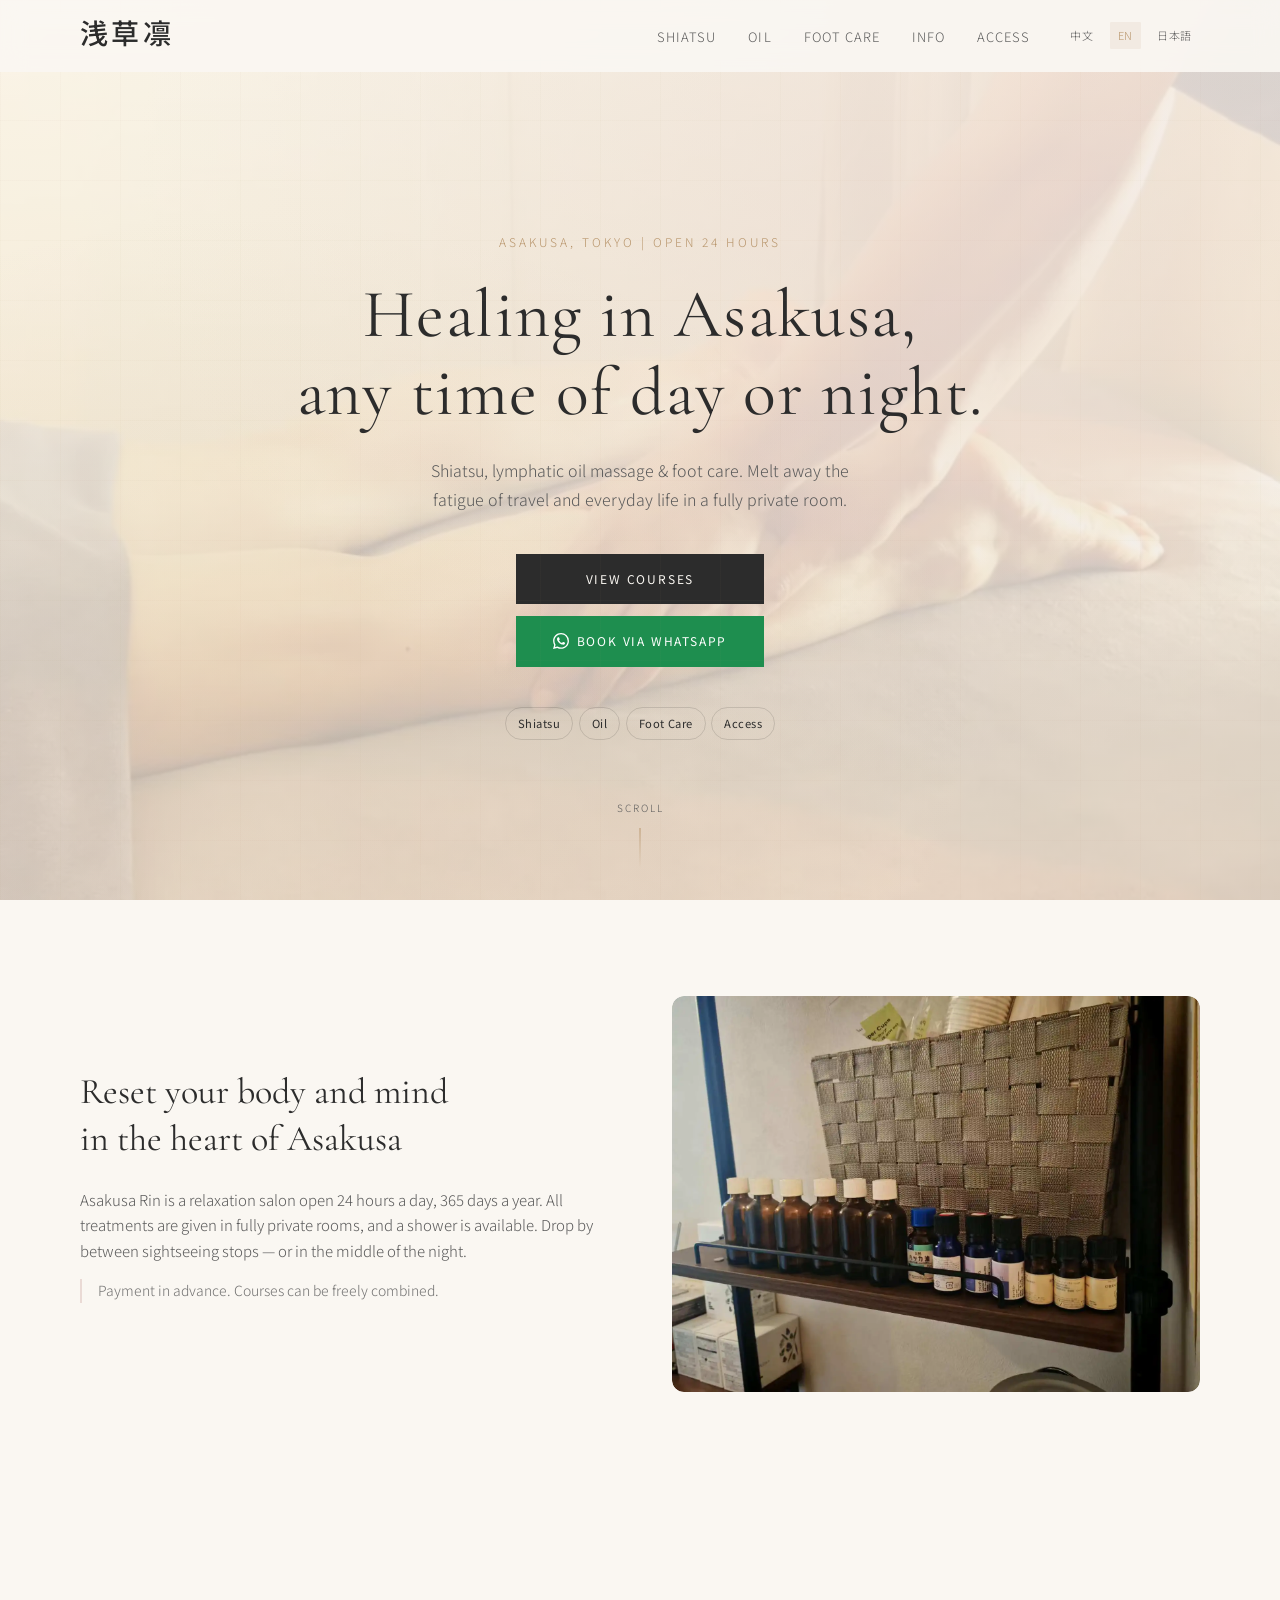
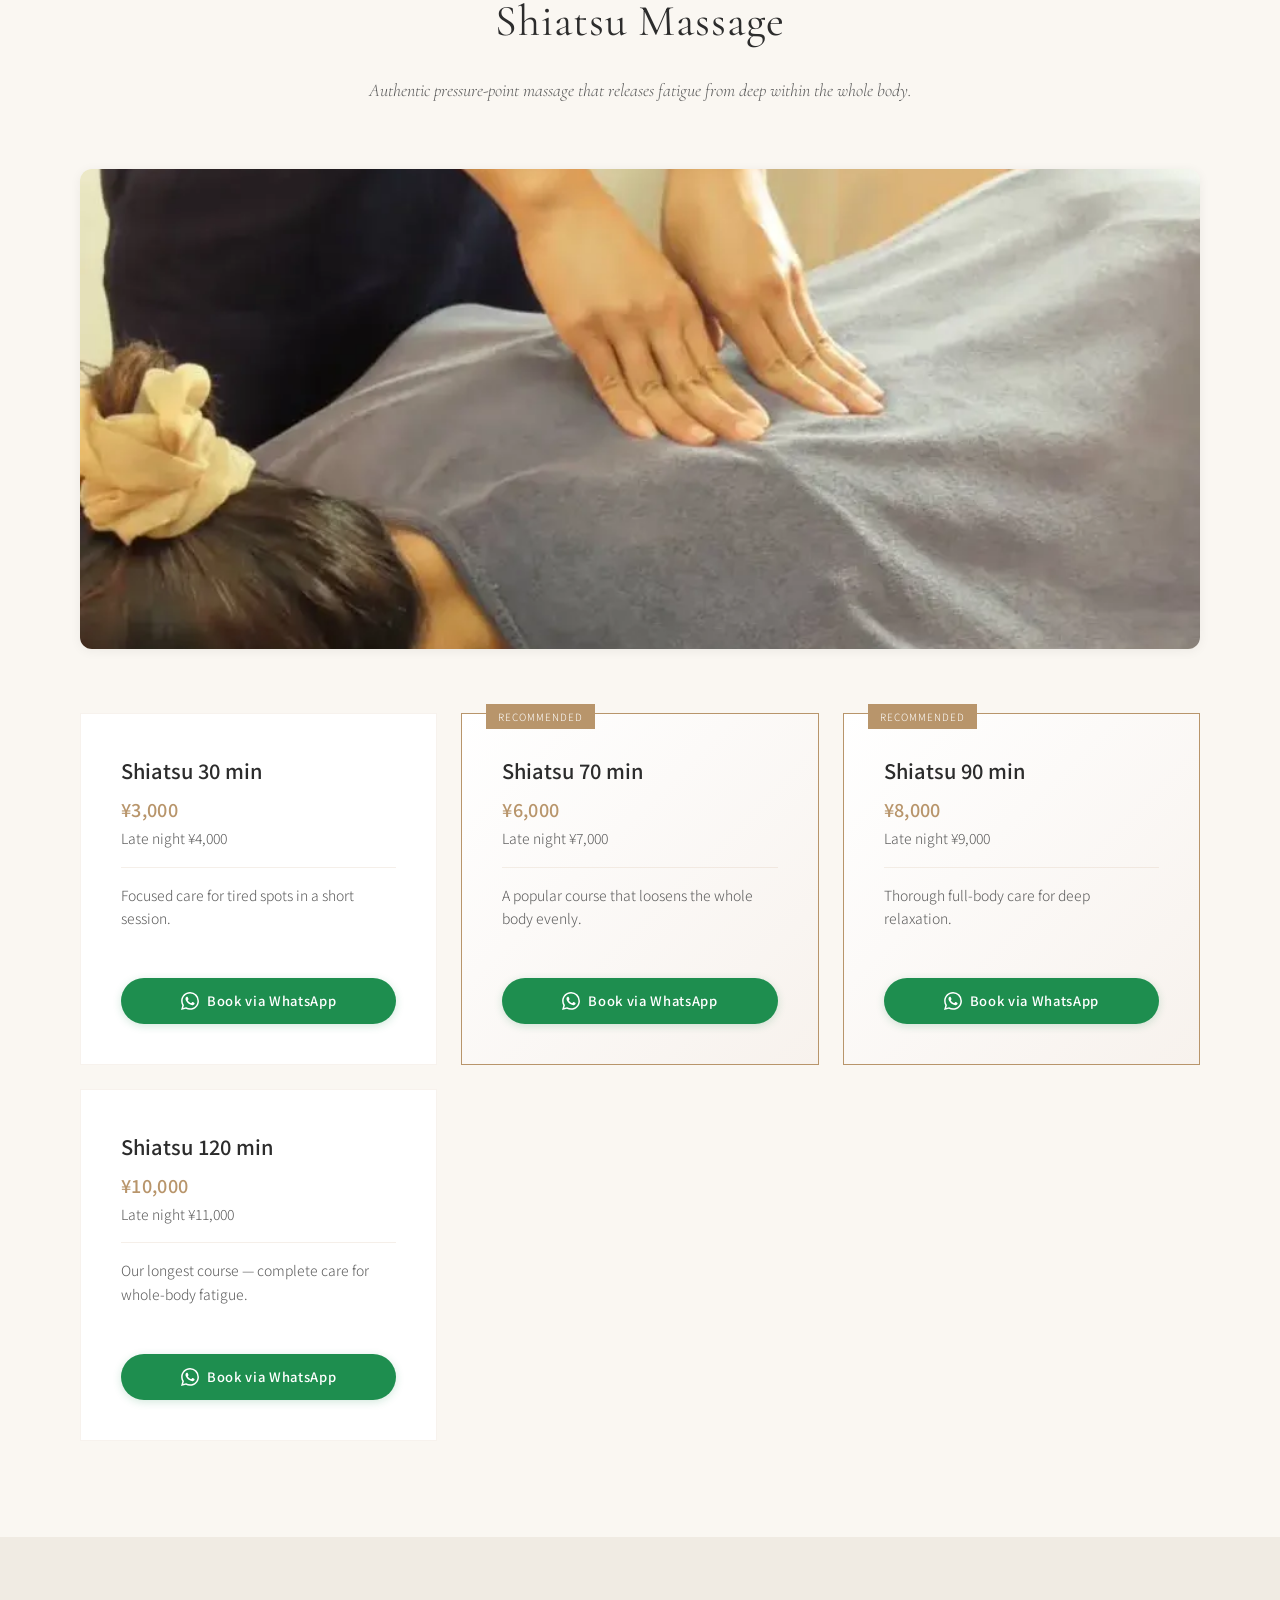
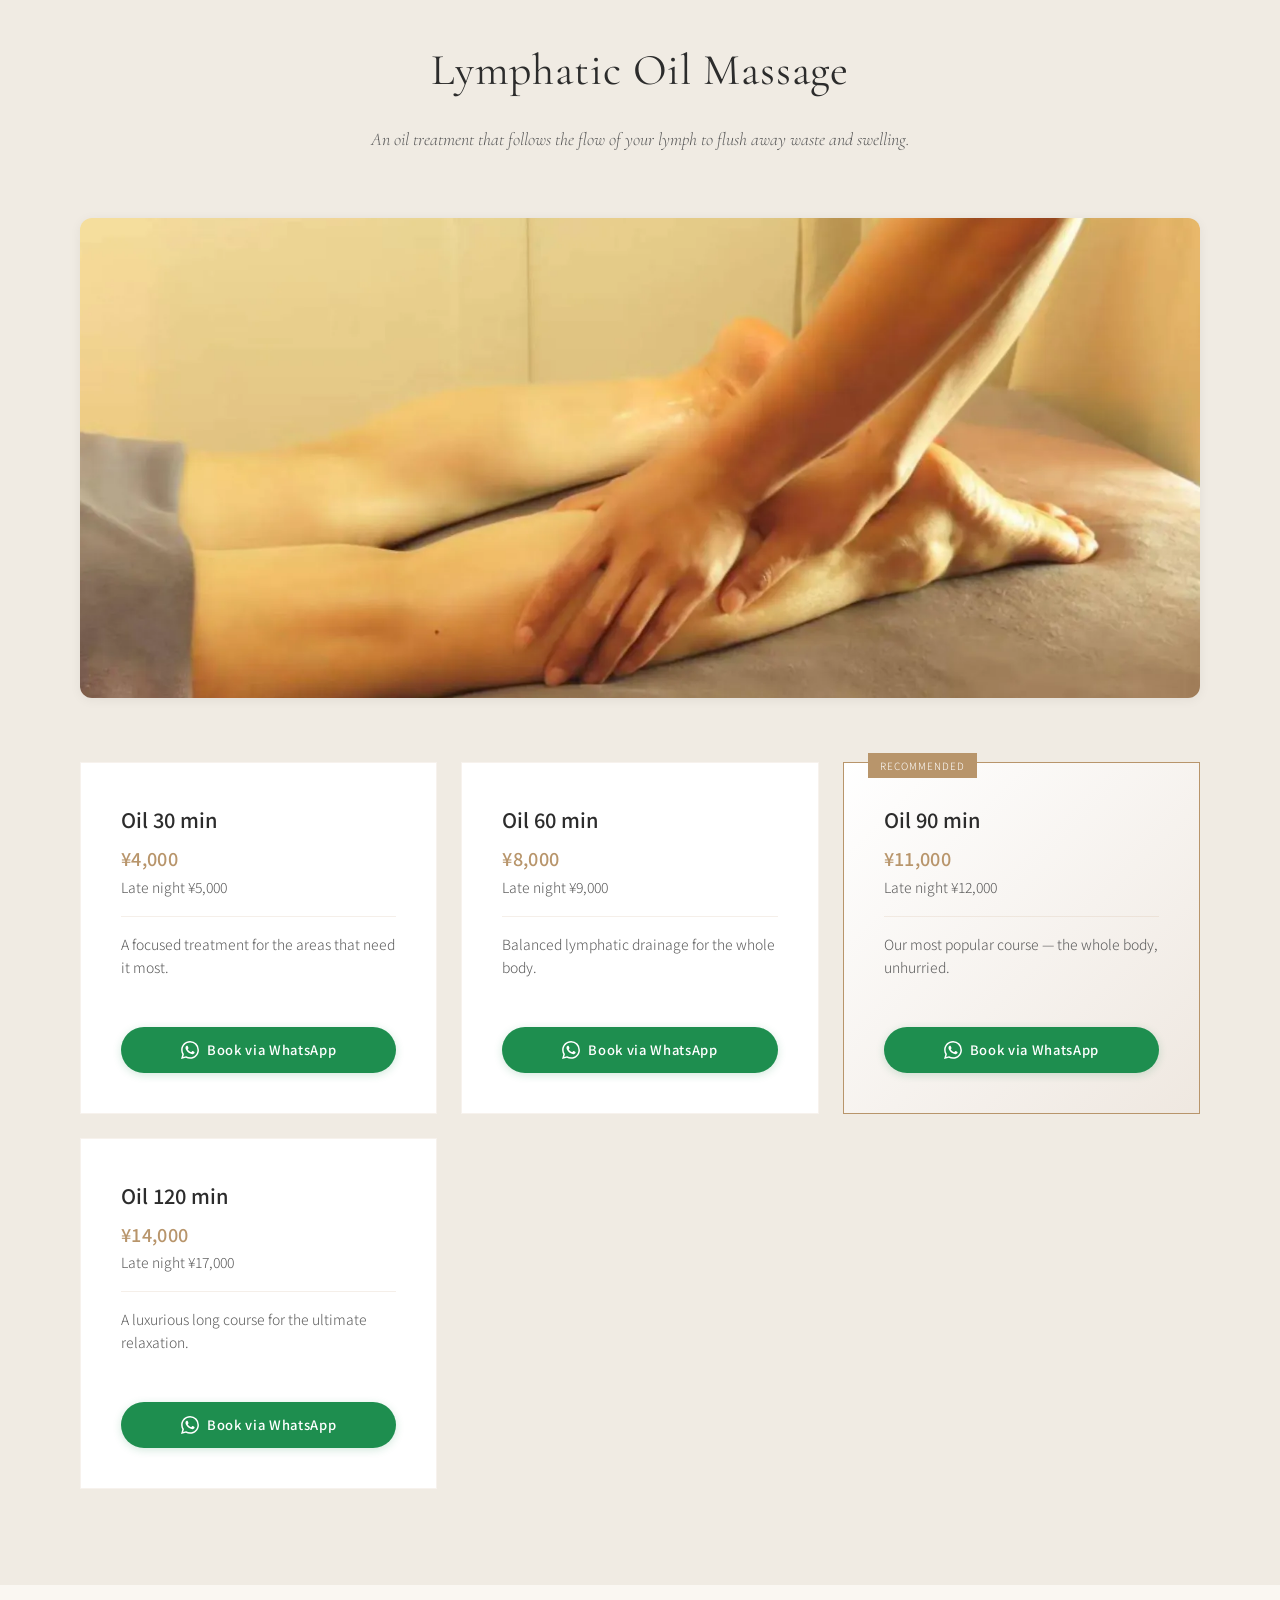
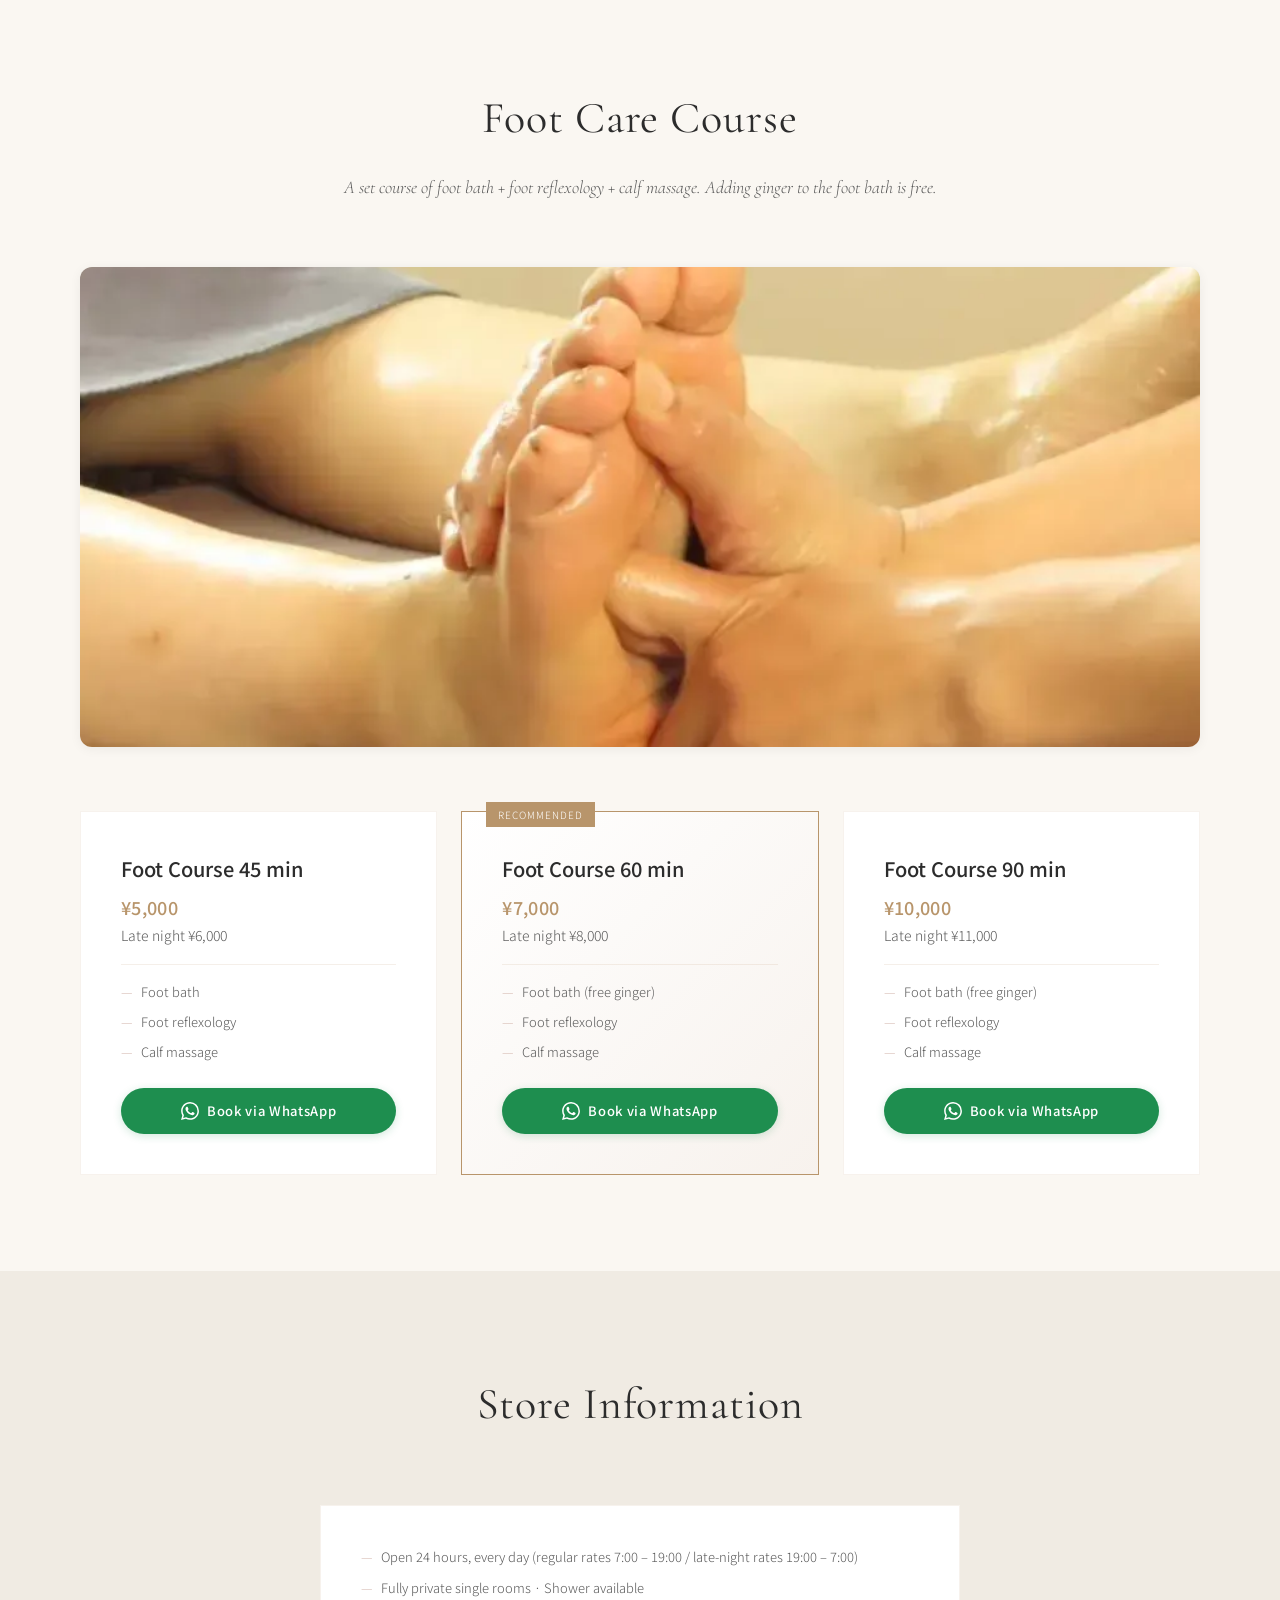
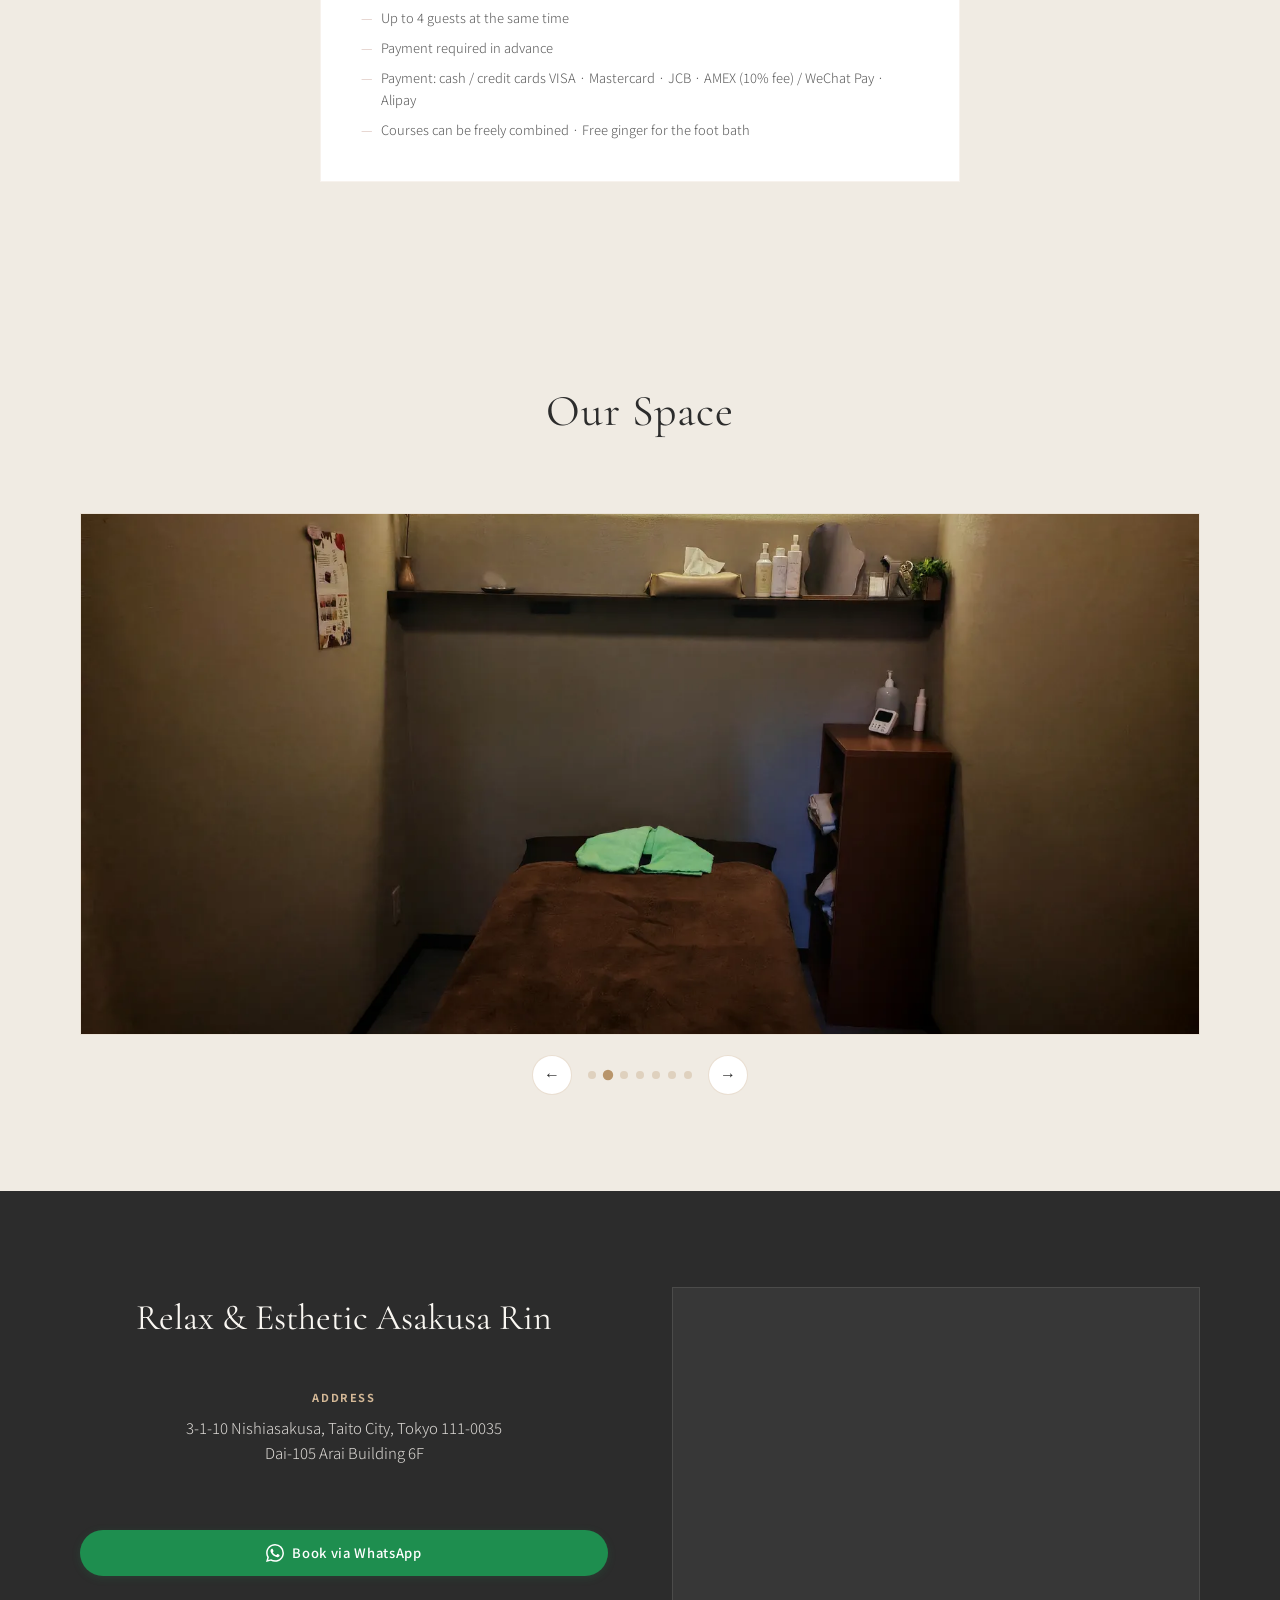
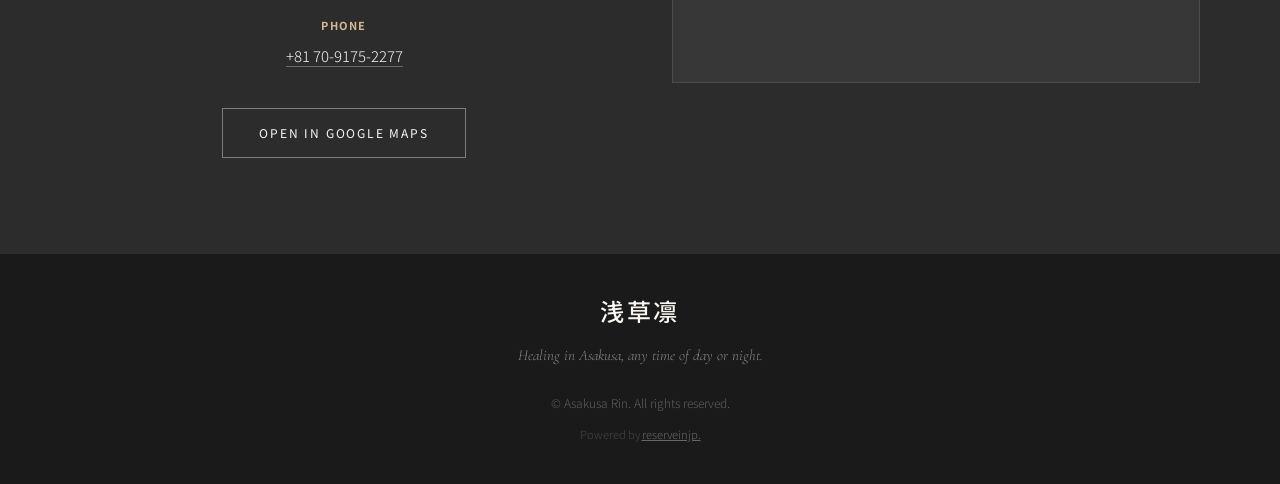
==== commit a3cff4f8: "New shiatsu banner photo, refresh interior gallery (+2/-1) Co-Authored-By: Claude Fable 5 <noreply@a" ====
--- a/en/index.html
+++ b/en/index.html
@@ -324,7 +324,10 @@
               <img src="../assets/images/interior-01.webp" alt="Asakusa Rin treatment room" loading="lazy">
             </div>
             <div class="env-carousel-slide">
-              <img src="../assets/images/interior-02.webp" alt="Asakusa Rin private room" loading="lazy">
+              <img src="../assets/images/interior-08.webp" alt="Asakusa Rin treatment room" loading="lazy">
+            </div>
+            <div class="env-carousel-slide">
+              <img src="../assets/images/interior-09.webp" alt="Asakusa Rin seating area" loading="lazy">
             </div>
             <div class="env-carousel-slide">
               <img src="../assets/images/interior-03.webp" alt="Asakusa Rin waiting space" loading="lazy">
--- a/styles.css
+++ b/styles.css
@@ -796,16 +796,28 @@
 }
 
 .service-photo {
-  max-width: 640px;
-  margin: 0 auto var(--space-lg);
+  margin: 0 0 var(--space-xl);
   border-radius: 12px;
   overflow: hidden;
+  box-shadow: 0 2px 12px rgba(0, 0, 0, 0.06);
 }
 
 .service-photo img {
   width: 100%;
-  height: auto;
+  aspect-ratio: 21 / 9;
+  object-fit: cover;
   display: block;
+  transition: transform 0.6s ease;
+}
+
+.service-photo img:hover {
+  transform: scale(1.02);
+}
+
+@media (max-width: 640px) {
+  .service-photo img {
+    aspect-ratio: 16 / 10;
+  }
 }
 
 /* ---- Visit ---- */
@@ -836,6 +848,10 @@
 
 .visit-grid > * {
   min-width: 0;
+}
+
+.visit-info {
+  text-align: center;
 }
 
 .visit-details {
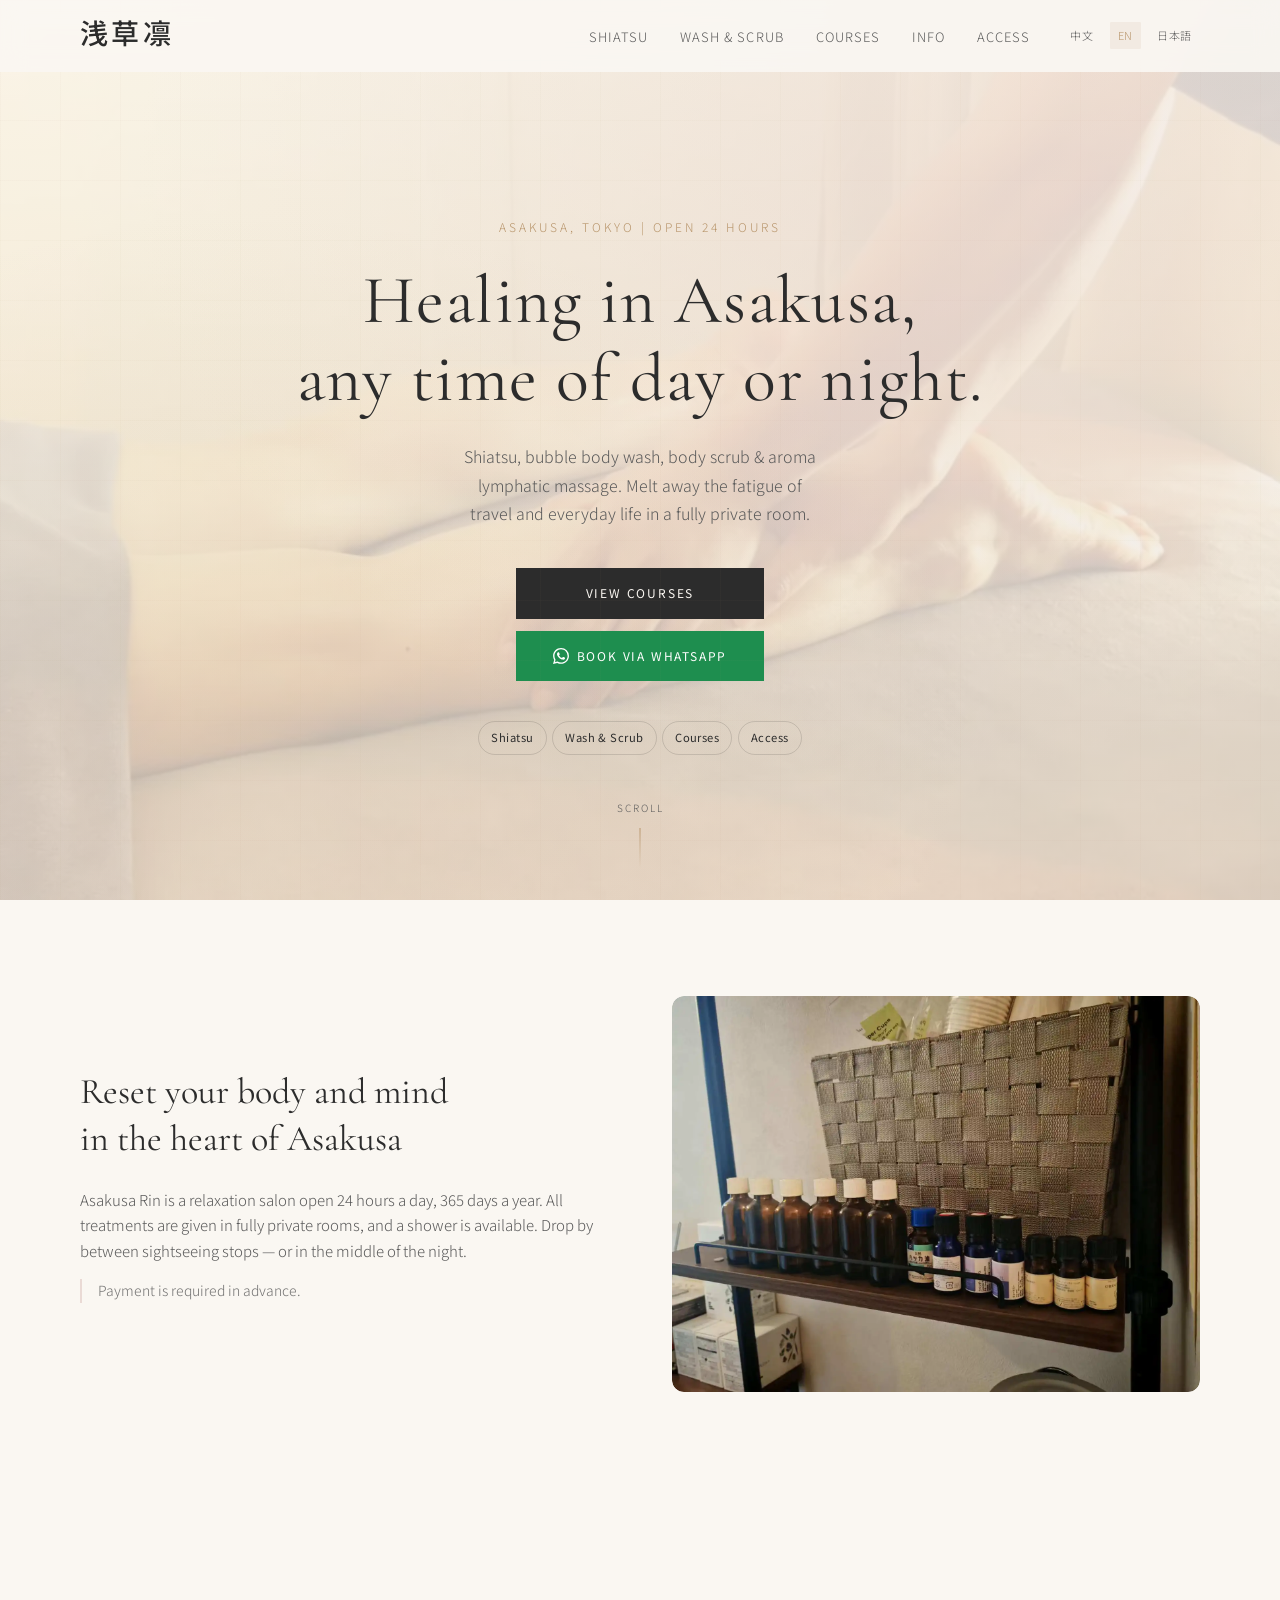
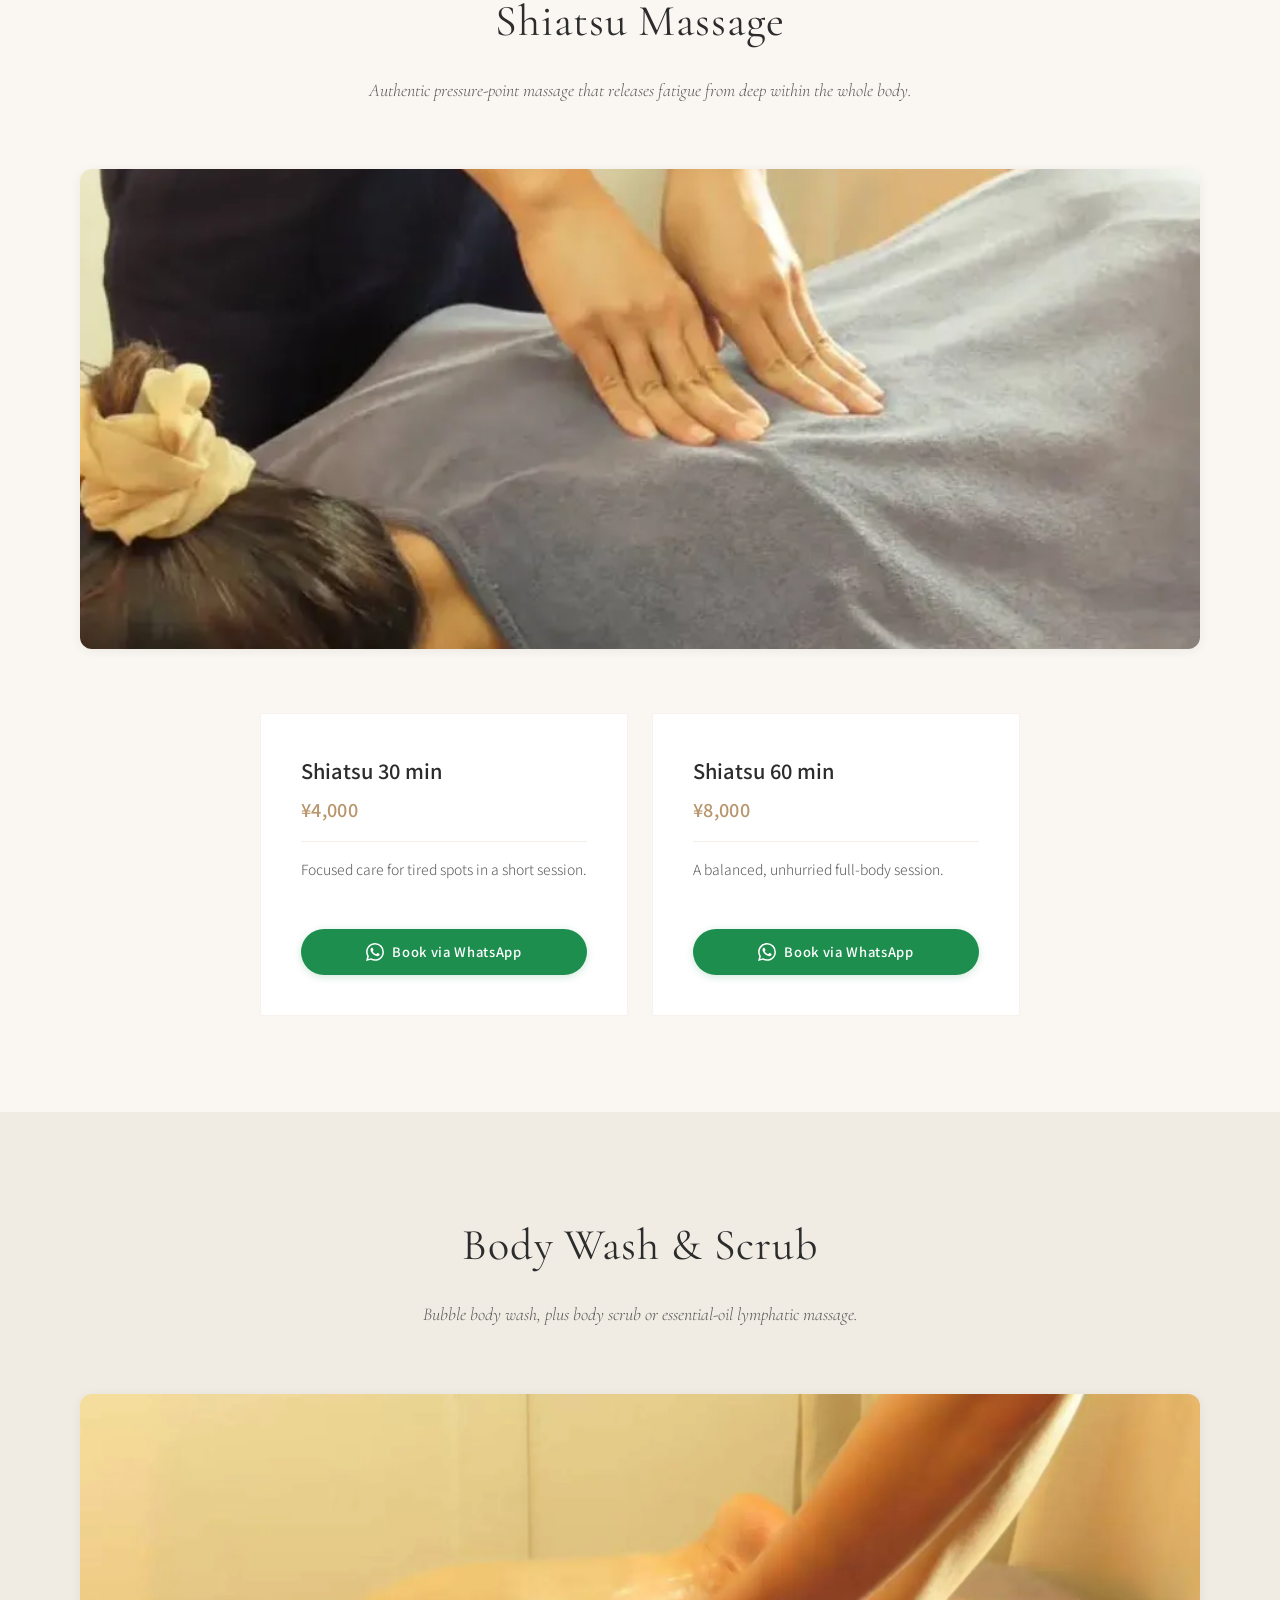
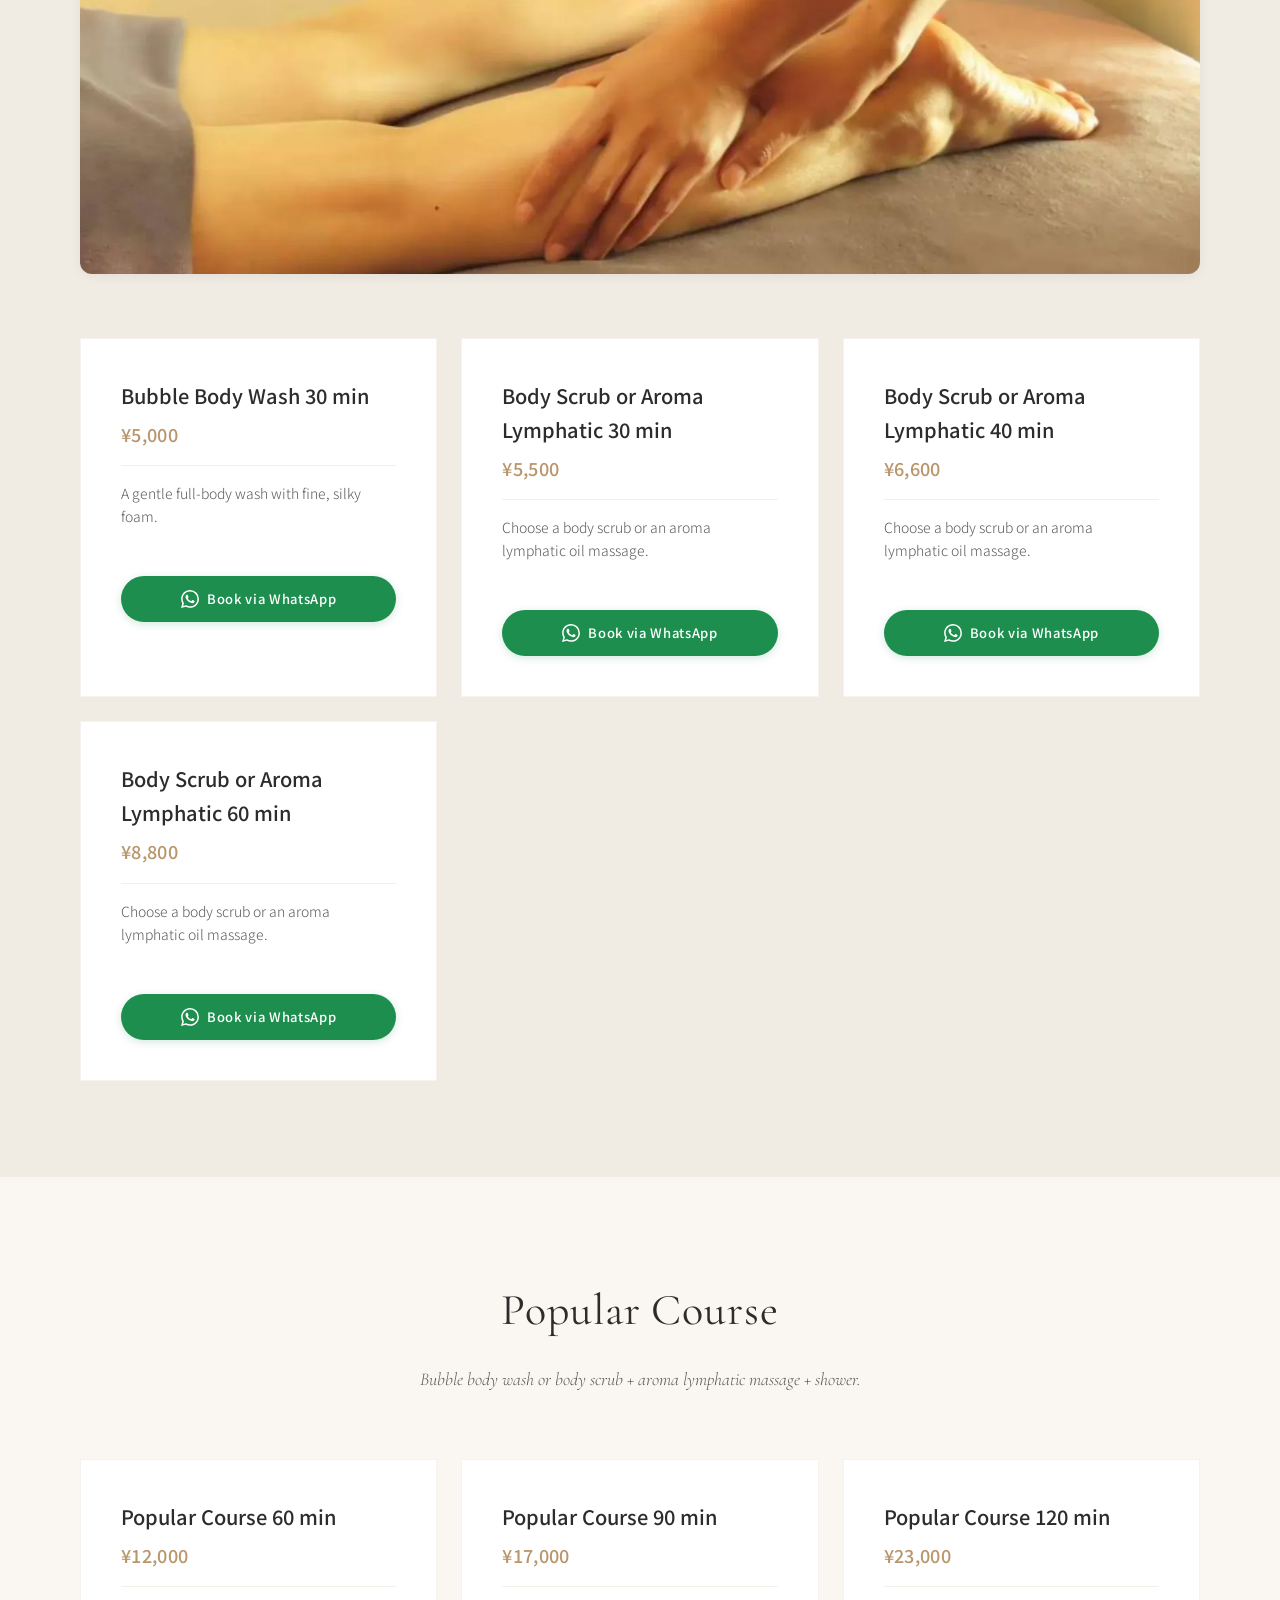
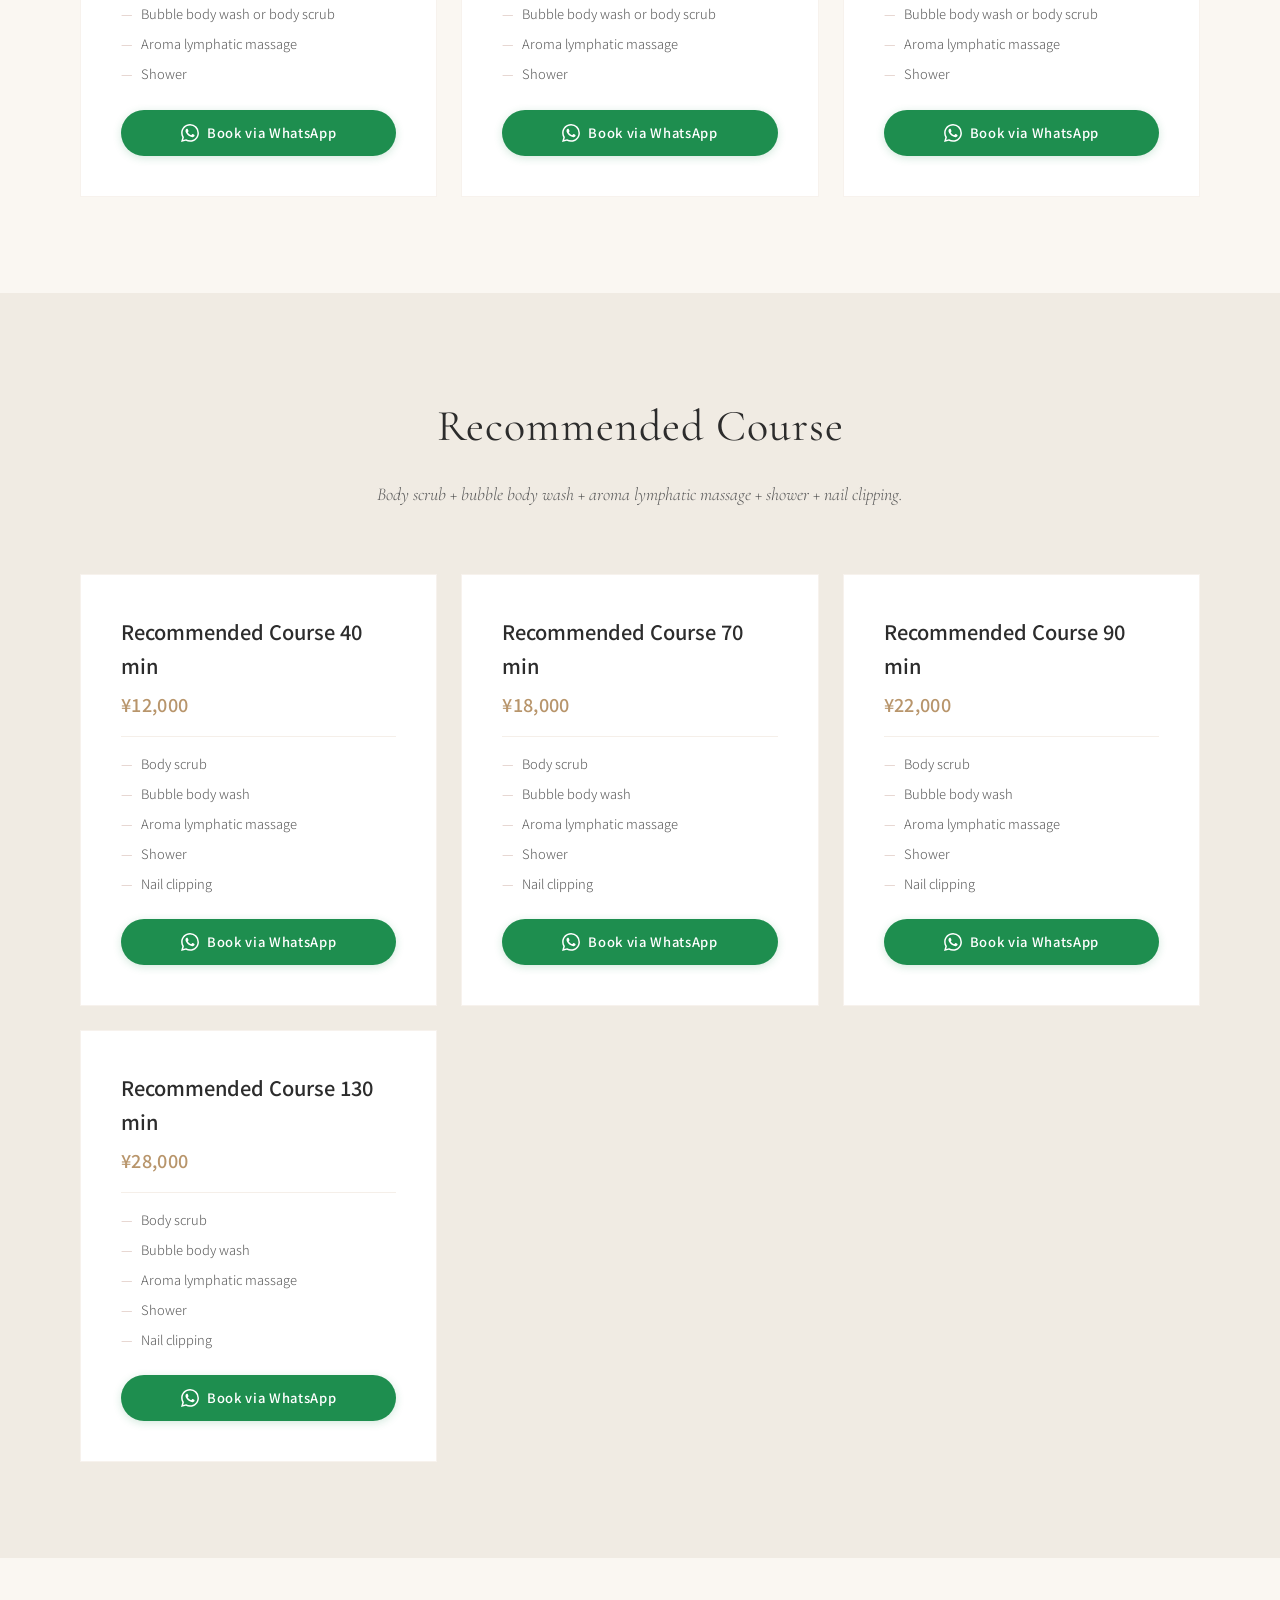
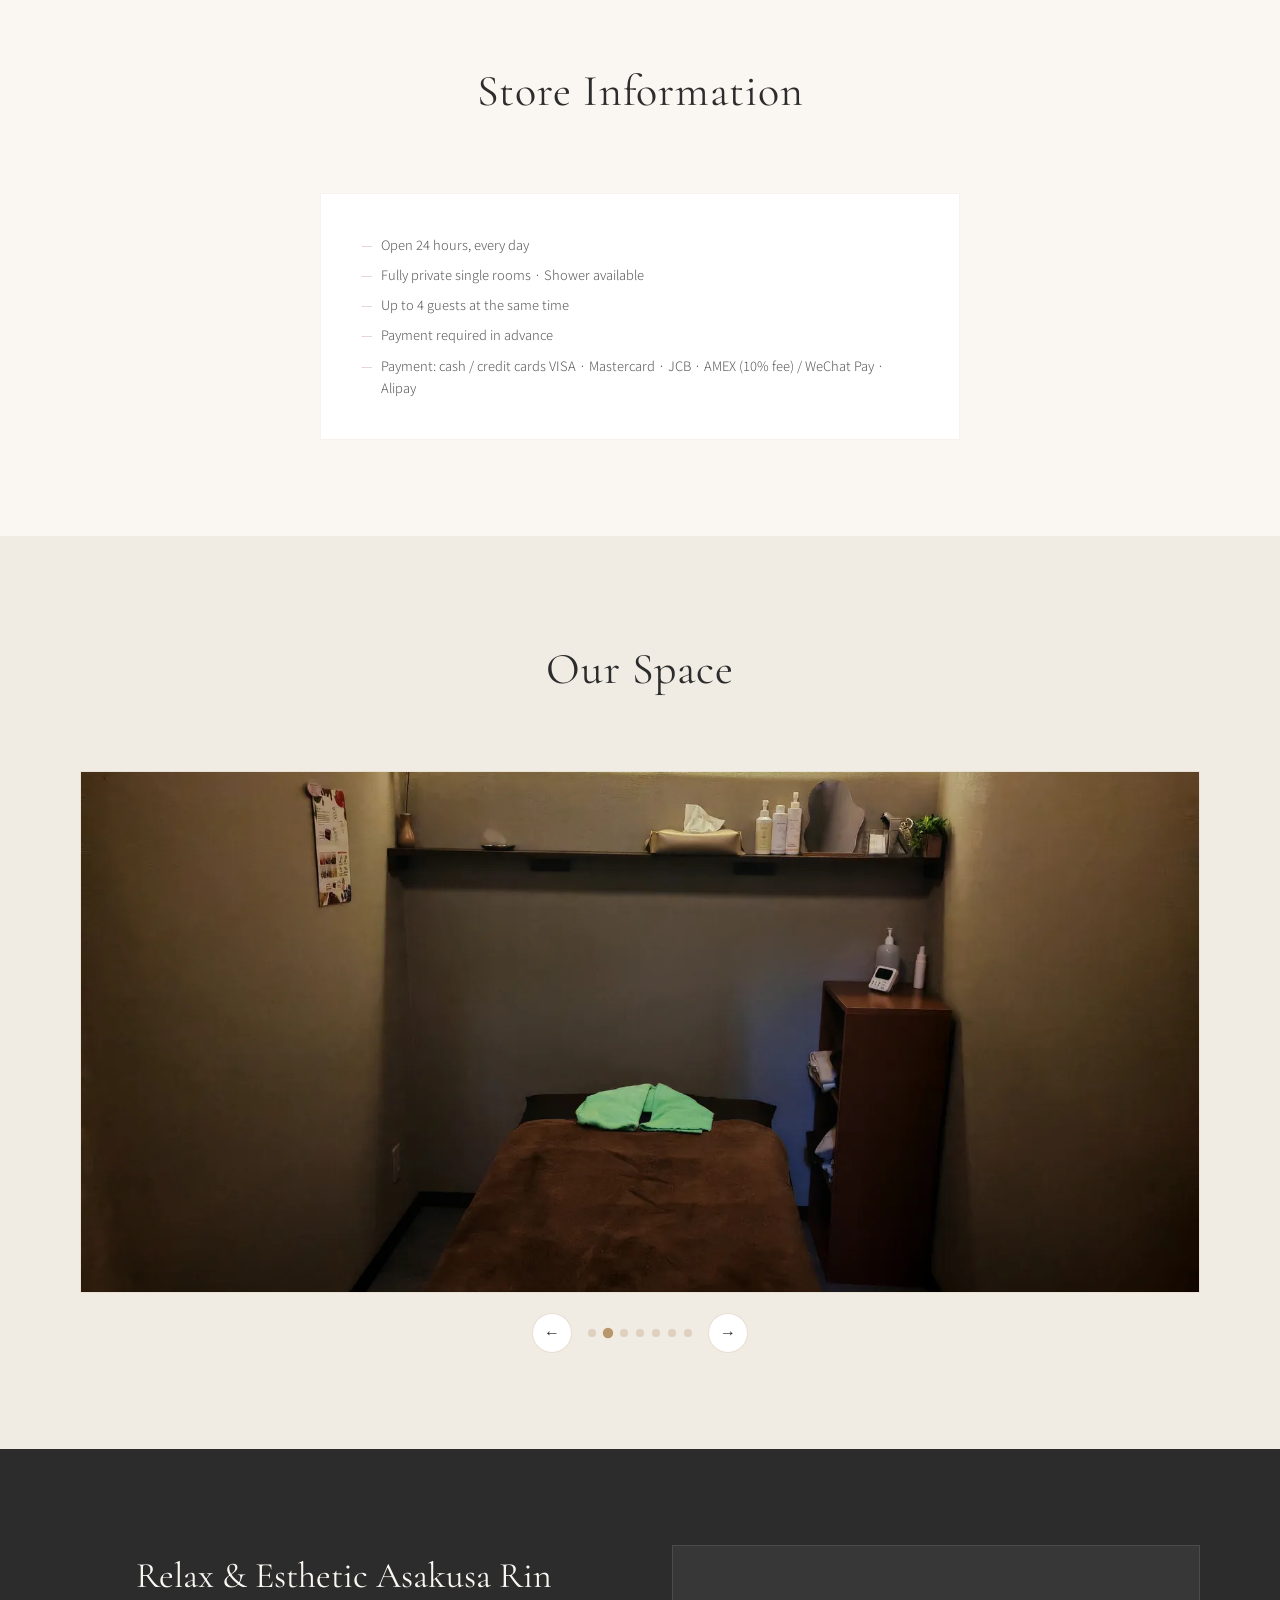
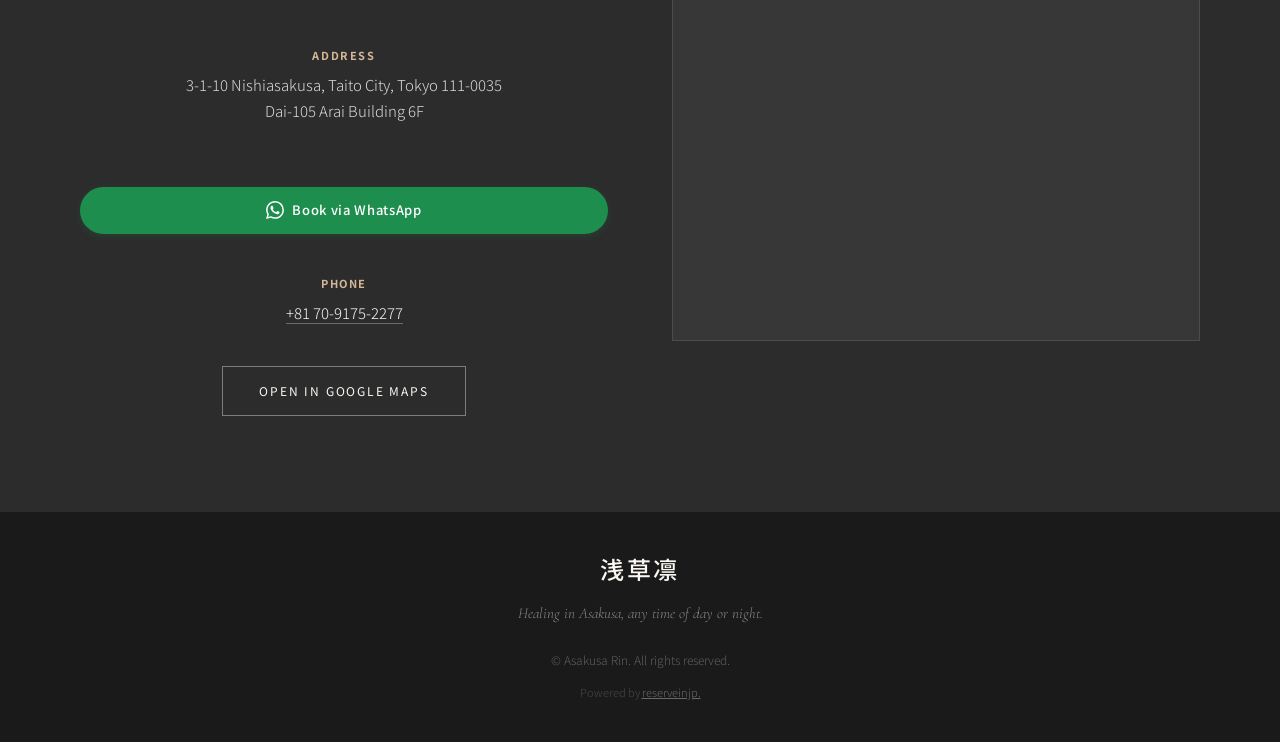
==== commit 7b799f36: "Rebuild menu from new official price list: 4 sections, flat all-day prices Co-Authored-By: Claude Fa" ====
--- a/en/index.html
+++ b/en/index.html
@@ -3,7 +3,7 @@
 <head>
   <meta charset="UTF-8">
   <meta name="viewport" content="width=device-width, initial-scale=1.0">
-  <meta name="description" content="Relax &amp; Esthetic Asakusa Rin — 24-hour relaxation salon in Asakusa, Tokyo. Shiatsu, lymphatic oil massage &amp; foot care. Private rooms, shower available.">
+  <meta name="description" content="Relax &amp; Esthetic Asakusa Rin — 24-hour relaxation salon in Asakusa, Tokyo. Shiatsu, bubble body wash, body scrub &amp; aroma lymphatic massage. Private rooms, shower available.">
   <title>Asakusa Rin | 24-Hour Relaxation Salon in Asakusa, Tokyo</title>
   <link rel="preconnect" href="https://fonts.googleapis.com">
   <link rel="preconnect" href="https://fonts.gstatic.com" crossorigin>
@@ -21,8 +21,8 @@
       <div class="nav-menu">
         <ul class="nav-links">
           <li><a href="#shiatsu">Shiatsu</a></li>
-          <li><a href="#oil">Oil</a></li>
-          <li><a href="#foot">Foot Care</a></li>
+          <li><a href="#wash">Wash &amp; Scrub</a></li>
+          <li><a href="#popular">Courses</a></li>
           <li><a href="#info">Info</a></li>
           <li><a href="#visit">Access</a></li>
         </ul>
@@ -44,7 +44,7 @@
       <div class="hero-content container">
         <p class="hero-tag">Asakusa, Tokyo | Open 24 Hours</p>
         <h1>Healing in Asakusa,<br>any time of day or night.</h1>
-        <p class="hero-sub">Shiatsu, lymphatic oil massage &amp; foot care. Melt away the fatigue of travel and everyday life in a fully private room.</p>
+        <p class="hero-sub">Shiatsu, bubble body wash, body scrub &amp; aroma lymphatic massage. Melt away the fatigue of travel and everyday life in a fully private room.</p>
         <div class="hero-cta">
           <a href="#shiatsu" class="btn btn-primary">View Courses</a>
           <a href="../booking.html" class="btn btn-whatsapp">
@@ -54,8 +54,8 @@
         </div>
         <div class="hero-quick-nav">
           <a href="#shiatsu" class="hero-nav-pill">Shiatsu</a>
-          <a href="#oil" class="hero-nav-pill">Oil</a>
-          <a href="#foot" class="hero-nav-pill">Foot Care</a>
+          <a href="#wash" class="hero-nav-pill">Wash &amp; Scrub</a>
+          <a href="#popular" class="hero-nav-pill">Courses</a>
           <a href="#visit" class="hero-nav-pill">Access</a>
         </div>
       </div>
@@ -70,7 +70,7 @@
         <div class="intro-text">
           <h2>Reset your body and mind<br>in the heart of Asakusa</h2>
           <p>Asakusa Rin is a relaxation salon open 24 hours a day, 365 days a year. All treatments are given in fully private rooms, and a shower is available. Drop by between sightseeing stops — or in the middle of the night.</p>
-          <p class="intro-jp">Payment in advance. Courses can be freely combined.</p>
+          <p class="intro-jp">Payment is required in advance.</p>
         </div>
         <div class="intro-features">
           <div class="intro-promo-image">
@@ -89,14 +89,11 @@
         <div class="service-photo">
           <img src="../assets/images/service-shiatsu.webp" alt="Asakusa Rin shiatsu massage" loading="lazy">
         </div>
-        <div class="service-grid">
+        <div class="service-grid service-grid-2">
           <article class="service-card">
             <div class="service-card-header">
               <h3>Shiatsu 30 min</h3>
-              <div class="price-group">
-                <p class="price">¥3,000</p>
-                <p class="price-sub">Late night ¥4,000</p>
-              </div>
+              <p class="price">¥4,000</p>
             </div>
             <p class="service-desc">Focused care for tired spots in a short session.</p>
             <a href="../booking.html?service=Shiatsu%2030%20min" class="btn-booking">
@@ -104,207 +101,226 @@
               Book via WhatsApp
             </a>
           </article>
-          <article class="service-card featured">
-            <span class="badge">Recommended</span>
-            <div class="service-card-header">
-              <h3>Shiatsu 70 min</h3>
-              <div class="price-group">
-                <p class="price">¥6,000</p>
-                <p class="price-sub">Late night ¥7,000</p>
-              </div>
-            </div>
-            <p class="service-desc">A popular course that loosens the whole body evenly.</p>
-            <a href="../booking.html?service=Shiatsu%2070%20min" class="btn-booking">
-              <svg viewBox="0 0 24 24" width="18" height="18"><path d="M17.472 14.382c-.297-.149-1.758-.867-2.03-.967-.273-.099-.471-.148-.67.15-.197.297-.767.966-.94 1.164-.173.199-.347.223-.644.075-.297-.15-1.255-.463-2.39-1.475-.884-.788-1.48-1.761-1.653-2.059-.173-.297-.018-.458.13-.606.134-.133.298-.347.446-.52.149-.174.198-.298.298-.497.099-.198.05-.371-.025-.52-.075-.149-.669-1.612-.916-2.207-.242-.579-.487-.5-.669-.51-.173-.008-.371-.01-.57-.01-.198 0-.52.074-.792.372-.272.297-1.04 1.016-1.04 2.479 0 1.462 1.065 2.875 1.213 3.074.149.198 2.096 3.2 5.077 4.487.709.306 1.262.489 1.694.625.712.227 1.36.195 1.871.118.571-.085 1.758-.719 2.006-1.413.248-.694.248-1.289.173-1.413-.074-.124-.272-.198-.57-.347m-5.421 7.403h-.004a9.87 9.87 0 01-5.031-1.378l-.361-.214-3.741.982.998-3.648-.235-.374a9.86 9.86 0 01-1.51-5.26c.001-5.45 4.436-9.884 9.888-9.884 2.64 0 5.122 1.03 6.988 2.898a9.825 9.825 0 012.893 6.994c-.003 5.45-4.437 9.884-9.885 9.884m8.413-18.297A11.815 11.815 0 0012.05 0C5.495 0 .16 5.335.157 11.892c0 2.096.547 4.142 1.588 5.945L.057 24l6.305-1.654a11.882 11.882 0 005.683 1.448h.005c6.554 0 11.89-5.335 11.893-11.893a11.821 11.821 0 00-3.48-8.413Z" fill="currentColor"/></svg>
-              Book via WhatsApp
-            </a>
-          </article>
-          <article class="service-card featured">
-            <span class="badge">Recommended</span>
-            <div class="service-card-header">
-              <h3>Shiatsu 90 min</h3>
-              <div class="price-group">
-                <p class="price">¥8,000</p>
-                <p class="price-sub">Late night ¥9,000</p>
-              </div>
-            </div>
-            <p class="service-desc">Thorough full-body care for deep relaxation.</p>
-            <a href="../booking.html?service=Shiatsu%2090%20min" class="btn-booking">
-              <svg viewBox="0 0 24 24" width="18" height="18"><path d="M17.472 14.382c-.297-.149-1.758-.867-2.03-.967-.273-.099-.471-.148-.67.15-.197.297-.767.966-.94 1.164-.173.199-.347.223-.644.075-.297-.15-1.255-.463-2.39-1.475-.884-.788-1.48-1.761-1.653-2.059-.173-.297-.018-.458.13-.606.134-.133.298-.347.446-.52.149-.174.198-.298.298-.497.099-.198.05-.371-.025-.52-.075-.149-.669-1.612-.916-2.207-.242-.579-.487-.5-.669-.51-.173-.008-.371-.01-.57-.01-.198 0-.52.074-.792.372-.272.297-1.04 1.016-1.04 2.479 0 1.462 1.065 2.875 1.213 3.074.149.198 2.096 3.2 5.077 4.487.709.306 1.262.489 1.694.625.712.227 1.36.195 1.871.118.571-.085 1.758-.719 2.006-1.413.248-.694.248-1.289.173-1.413-.074-.124-.272-.198-.57-.347m-5.421 7.403h-.004a9.87 9.87 0 01-5.031-1.378l-.361-.214-3.741.982.998-3.648-.235-.374a9.86 9.86 0 01-1.51-5.26c.001-5.45 4.436-9.884 9.888-9.884 2.64 0 5.122 1.03 6.988 2.898a9.825 9.825 0 012.893 6.994c-.003 5.45-4.437 9.884-9.885 9.884m8.413-18.297A11.815 11.815 0 0012.05 0C5.495 0 .16 5.335.157 11.892c0 2.096.547 4.142 1.588 5.945L.057 24l6.305-1.654a11.882 11.882 0 005.683 1.448h.005c6.554 0 11.89-5.335 11.893-11.893a11.821 11.821 0 00-3.48-8.413Z" fill="currentColor"/></svg>
-              Book via WhatsApp
-            </a>
-          </article>
-          <article class="service-card">
-            <div class="service-card-header">
-              <h3>Shiatsu 120 min</h3>
-              <div class="price-group">
-                <p class="price">¥10,000</p>
-                <p class="price-sub">Late night ¥11,000</p>
-              </div>
-            </div>
-            <p class="service-desc">Our longest course — complete care for whole-body fatigue.</p>
-            <a href="../booking.html?service=Shiatsu%20120%20min" class="btn-booking">
-              <svg viewBox="0 0 24 24" width="18" height="18"><path d="M17.472 14.382c-.297-.149-1.758-.867-2.03-.967-.273-.099-.471-.148-.67.15-.197.297-.767.966-.94 1.164-.173.199-.347.223-.644.075-.297-.15-1.255-.463-2.39-1.475-.884-.788-1.48-1.761-1.653-2.059-.173-.297-.018-.458.13-.606.134-.133.298-.347.446-.52.149-.174.198-.298.298-.497.099-.198.05-.371-.025-.52-.075-.149-.669-1.612-.916-2.207-.242-.579-.487-.5-.669-.51-.173-.008-.371-.01-.57-.01-.198 0-.52.074-.792.372-.272.297-1.04 1.016-1.04 2.479 0 1.462 1.065 2.875 1.213 3.074.149.198 2.096 3.2 5.077 4.487.709.306 1.262.489 1.694.625.712.227 1.36.195 1.871.118.571-.085 1.758-.719 2.006-1.413.248-.694.248-1.289.173-1.413-.074-.124-.272-.198-.57-.347m-5.421 7.403h-.004a9.87 9.87 0 01-5.031-1.378l-.361-.214-3.741.982.998-3.648-.235-.374a9.86 9.86 0 01-1.51-5.26c.001-5.45 4.436-9.884 9.888-9.884 2.64 0 5.122 1.03 6.988 2.898a9.825 9.825 0 012.893 6.994c-.003 5.45-4.437 9.884-9.885 9.884m8.413-18.297A11.815 11.815 0 0012.05 0C5.495 0 .16 5.335.157 11.892c0 2.096.547 4.142 1.588 5.945L.057 24l6.305-1.654a11.882 11.882 0 005.683 1.448h.005c6.554 0 11.89-5.335 11.893-11.893a11.821 11.821 0 00-3.48-8.413Z" fill="currentColor"/></svg>
-              Book via WhatsApp
-            </a>
-          </article>
-        </div>
-      </div>
-    </section>
-
-    <section class="services section section-alt" id="oil">
-      <div class="container">
-        <header class="section-header">
-          <h2>Lymphatic Oil Massage</h2>
-          <p class="section-sub">An oil treatment that follows the flow of your lymph to flush away waste and swelling.</p>
+          <article class="service-card">
+            <div class="service-card-header">
+              <h3>Shiatsu 60 min</h3>
+              <p class="price">¥8,000</p>
+            </div>
+            <p class="service-desc">A balanced, unhurried full-body session.</p>
+            <a href="../booking.html?service=Shiatsu%2060%20min" class="btn-booking">
+              <svg viewBox="0 0 24 24" width="18" height="18"><path d="M17.472 14.382c-.297-.149-1.758-.867-2.03-.967-.273-.099-.471-.148-.67.15-.197.297-.767.966-.94 1.164-.173.199-.347.223-.644.075-.297-.15-1.255-.463-2.39-1.475-.884-.788-1.48-1.761-1.653-2.059-.173-.297-.018-.458.13-.606.134-.133.298-.347.446-.52.149-.174.198-.298.298-.497.099-.198.05-.371-.025-.52-.075-.149-.669-1.612-.916-2.207-.242-.579-.487-.5-.669-.51-.173-.008-.371-.01-.57-.01-.198 0-.52.074-.792.372-.272.297-1.04 1.016-1.04 2.479 0 1.462 1.065 2.875 1.213 3.074.149.198 2.096 3.2 5.077 4.487.709.306 1.262.489 1.694.625.712.227 1.36.195 1.871.118.571-.085 1.758-.719 2.006-1.413.248-.694.248-1.289.173-1.413-.074-.124-.272-.198-.57-.347m-5.421 7.403h-.004a9.87 9.87 0 01-5.031-1.378l-.361-.214-3.741.982.998-3.648-.235-.374a9.86 9.86 0 01-1.51-5.26c.001-5.45 4.436-9.884 9.888-9.884 2.64 0 5.122 1.03 6.988 2.898a9.825 9.825 0 012.893 6.994c-.003 5.45-4.437 9.884-9.885 9.884m8.413-18.297A11.815 11.815 0 0012.05 0C5.495 0 .16 5.335.157 11.892c0 2.096.547 4.142 1.588 5.945L.057 24l6.305-1.654a11.882 11.882 0 005.683 1.448h.005c6.554 0 11.89-5.335 11.893-11.893a11.821 11.821 0 00-3.48-8.413Z" fill="currentColor"/></svg>
+              Book via WhatsApp
+            </a>
+          </article>
+        </div>
+      </div>
+    </section>
+
+    <section class="services section section-alt" id="wash">
+      <div class="container">
+        <header class="section-header">
+          <h2>Body Wash &amp; Scrub</h2>
+          <p class="section-sub">Bubble body wash, plus body scrub or essential-oil lymphatic massage.</p>
         </header>
         <div class="service-photo">
-          <img src="../assets/images/service-oil.webp" alt="Asakusa Rin lymphatic oil massage" loading="lazy">
+          <img src="../assets/images/service-oil.webp" alt="Asakusa Rin aroma lymphatic massage" loading="lazy">
         </div>
         <div class="service-grid">
           <article class="service-card">
             <div class="service-card-header">
-              <h3>Oil 30 min</h3>
-              <div class="price-group">
-                <p class="price">¥4,000</p>
-                <p class="price-sub">Late night ¥5,000</p>
-              </div>
-            </div>
-            <p class="service-desc">A focused treatment for the areas that need it most.</p>
-            <a href="../booking.html?service=Lymphatic%20Oil%2030%20min" class="btn-booking">
-              <svg viewBox="0 0 24 24" width="18" height="18"><path d="M17.472 14.382c-.297-.149-1.758-.867-2.03-.967-.273-.099-.471-.148-.67.15-.197.297-.767.966-.94 1.164-.173.199-.347.223-.644.075-.297-.15-1.255-.463-2.39-1.475-.884-.788-1.48-1.761-1.653-2.059-.173-.297-.018-.458.13-.606.134-.133.298-.347.446-.52.149-.174.198-.298.298-.497.099-.198.05-.371-.025-.52-.075-.149-.669-1.612-.916-2.207-.242-.579-.487-.5-.669-.51-.173-.008-.371-.01-.57-.01-.198 0-.52.074-.792.372-.272.297-1.04 1.016-1.04 2.479 0 1.462 1.065 2.875 1.213 3.074.149.198 2.096 3.2 5.077 4.487.709.306 1.262.489 1.694.625.712.227 1.36.195 1.871.118.571-.085 1.758-.719 2.006-1.413.248-.694.248-1.289.173-1.413-.074-.124-.272-.198-.57-.347m-5.421 7.403h-.004a9.87 9.87 0 01-5.031-1.378l-.361-.214-3.741.982.998-3.648-.235-.374a9.86 9.86 0 01-1.51-5.26c.001-5.45 4.436-9.884 9.888-9.884 2.64 0 5.122 1.03 6.988 2.898a9.825 9.825 0 012.893 6.994c-.003 5.45-4.437 9.884-9.885 9.884m8.413-18.297A11.815 11.815 0 0012.05 0C5.495 0 .16 5.335.157 11.892c0 2.096.547 4.142 1.588 5.945L.057 24l6.305-1.654a11.882 11.882 0 005.683 1.448h.005c6.554 0 11.89-5.335 11.893-11.893a11.821 11.821 0 00-3.48-8.413Z" fill="currentColor"/></svg>
-              Book via WhatsApp
-            </a>
-          </article>
-          <article class="service-card">
-            <div class="service-card-header">
-              <h3>Oil 60 min</h3>
-              <div class="price-group">
-                <p class="price">¥8,000</p>
-                <p class="price-sub">Late night ¥9,000</p>
-              </div>
-            </div>
-            <p class="service-desc">Balanced lymphatic drainage for the whole body.</p>
-            <a href="../booking.html?service=Lymphatic%20Oil%2060%20min" class="btn-booking">
-              <svg viewBox="0 0 24 24" width="18" height="18"><path d="M17.472 14.382c-.297-.149-1.758-.867-2.03-.967-.273-.099-.471-.148-.67.15-.197.297-.767.966-.94 1.164-.173.199-.347.223-.644.075-.297-.15-1.255-.463-2.39-1.475-.884-.788-1.48-1.761-1.653-2.059-.173-.297-.018-.458.13-.606.134-.133.298-.347.446-.52.149-.174.198-.298.298-.497.099-.198.05-.371-.025-.52-.075-.149-.669-1.612-.916-2.207-.242-.579-.487-.5-.669-.51-.173-.008-.371-.01-.57-.01-.198 0-.52.074-.792.372-.272.297-1.04 1.016-1.04 2.479 0 1.462 1.065 2.875 1.213 3.074.149.198 2.096 3.2 5.077 4.487.709.306 1.262.489 1.694.625.712.227 1.36.195 1.871.118.571-.085 1.758-.719 2.006-1.413.248-.694.248-1.289.173-1.413-.074-.124-.272-.198-.57-.347m-5.421 7.403h-.004a9.87 9.87 0 01-5.031-1.378l-.361-.214-3.741.982.998-3.648-.235-.374a9.86 9.86 0 01-1.51-5.26c.001-5.45 4.436-9.884 9.888-9.884 2.64 0 5.122 1.03 6.988 2.898a9.825 9.825 0 012.893 6.994c-.003 5.45-4.437 9.884-9.885 9.884m8.413-18.297A11.815 11.815 0 0012.05 0C5.495 0 .16 5.335.157 11.892c0 2.096.547 4.142 1.588 5.945L.057 24l6.305-1.654a11.882 11.882 0 005.683 1.448h.005c6.554 0 11.89-5.335 11.893-11.893a11.821 11.821 0 00-3.48-8.413Z" fill="currentColor"/></svg>
-              Book via WhatsApp
-            </a>
-          </article>
-          <article class="service-card featured">
-            <span class="badge">Recommended</span>
-            <div class="service-card-header">
-              <h3>Oil 90 min</h3>
-              <div class="price-group">
-                <p class="price">¥11,000</p>
-                <p class="price-sub">Late night ¥12,000</p>
-              </div>
-            </div>
-            <p class="service-desc">Our most popular course — the whole body, unhurried.</p>
-            <a href="../booking.html?service=Lymphatic%20Oil%2090%20min" class="btn-booking">
-              <svg viewBox="0 0 24 24" width="18" height="18"><path d="M17.472 14.382c-.297-.149-1.758-.867-2.03-.967-.273-.099-.471-.148-.67.15-.197.297-.767.966-.94 1.164-.173.199-.347.223-.644.075-.297-.15-1.255-.463-2.39-1.475-.884-.788-1.48-1.761-1.653-2.059-.173-.297-.018-.458.13-.606.134-.133.298-.347.446-.52.149-.174.198-.298.298-.497.099-.198.05-.371-.025-.52-.075-.149-.669-1.612-.916-2.207-.242-.579-.487-.5-.669-.51-.173-.008-.371-.01-.57-.01-.198 0-.52.074-.792.372-.272.297-1.04 1.016-1.04 2.479 0 1.462 1.065 2.875 1.213 3.074.149.198 2.096 3.2 5.077 4.487.709.306 1.262.489 1.694.625.712.227 1.36.195 1.871.118.571-.085 1.758-.719 2.006-1.413.248-.694.248-1.289.173-1.413-.074-.124-.272-.198-.57-.347m-5.421 7.403h-.004a9.87 9.87 0 01-5.031-1.378l-.361-.214-3.741.982.998-3.648-.235-.374a9.86 9.86 0 01-1.51-5.26c.001-5.45 4.436-9.884 9.888-9.884 2.64 0 5.122 1.03 6.988 2.898a9.825 9.825 0 012.893 6.994c-.003 5.45-4.437 9.884-9.885 9.884m8.413-18.297A11.815 11.815 0 0012.05 0C5.495 0 .16 5.335.157 11.892c0 2.096.547 4.142 1.588 5.945L.057 24l6.305-1.654a11.882 11.882 0 005.683 1.448h.005c6.554 0 11.89-5.335 11.893-11.893a11.821 11.821 0 00-3.48-8.413Z" fill="currentColor"/></svg>
-              Book via WhatsApp
-            </a>
-          </article>
-          <article class="service-card">
-            <div class="service-card-header">
-              <h3>Oil 120 min</h3>
-              <div class="price-group">
-                <p class="price">¥14,000</p>
-                <p class="price-sub">Late night ¥17,000</p>
-              </div>
-            </div>
-            <p class="service-desc">A luxurious long course for the ultimate relaxation.</p>
-            <a href="../booking.html?service=Lymphatic%20Oil%20120%20min" class="btn-booking">
-              <svg viewBox="0 0 24 24" width="18" height="18"><path d="M17.472 14.382c-.297-.149-1.758-.867-2.03-.967-.273-.099-.471-.148-.67.15-.197.297-.767.966-.94 1.164-.173.199-.347.223-.644.075-.297-.15-1.255-.463-2.39-1.475-.884-.788-1.48-1.761-1.653-2.059-.173-.297-.018-.458.13-.606.134-.133.298-.347.446-.52.149-.174.198-.298.298-.497.099-.198.05-.371-.025-.52-.075-.149-.669-1.612-.916-2.207-.242-.579-.487-.5-.669-.51-.173-.008-.371-.01-.57-.01-.198 0-.52.074-.792.372-.272.297-1.04 1.016-1.04 2.479 0 1.462 1.065 2.875 1.213 3.074.149.198 2.096 3.2 5.077 4.487.709.306 1.262.489 1.694.625.712.227 1.36.195 1.871.118.571-.085 1.758-.719 2.006-1.413.248-.694.248-1.289.173-1.413-.074-.124-.272-.198-.57-.347m-5.421 7.403h-.004a9.87 9.87 0 01-5.031-1.378l-.361-.214-3.741.982.998-3.648-.235-.374a9.86 9.86 0 01-1.51-5.26c.001-5.45 4.436-9.884 9.888-9.884 2.64 0 5.122 1.03 6.988 2.898a9.825 9.825 0 012.893 6.994c-.003 5.45-4.437 9.884-9.885 9.884m8.413-18.297A11.815 11.815 0 0012.05 0C5.495 0 .16 5.335.157 11.892c0 2.096.547 4.142 1.588 5.945L.057 24l6.305-1.654a11.882 11.882 0 005.683 1.448h.005c6.554 0 11.89-5.335 11.893-11.893a11.821 11.821 0 00-3.48-8.413Z" fill="currentColor"/></svg>
-              Book via WhatsApp
-            </a>
-          </article>
-        </div>
-      </div>
-    </section>
-
-    <section class="services section" id="foot">
-      <div class="container">
-        <header class="section-header">
-          <h2>Foot Care Course</h2>
-          <p class="section-sub">A set course of foot bath + foot reflexology + calf massage. Adding ginger to the foot bath is free.</p>
-        </header>
-        <div class="service-photo">
-          <img src="../assets/images/service-foot.webp" alt="Asakusa Rin foot reflexology" loading="lazy">
-        </div>
+              <h3>Bubble Body Wash 30 min</h3>
+              <p class="price">¥5,000</p>
+            </div>
+            <p class="service-desc">A gentle full-body wash with fine, silky foam.</p>
+            <a href="../booking.html?service=Bubble%20Body%20Wash%2030%20min" class="btn-booking">
+              <svg viewBox="0 0 24 24" width="18" height="18"><path d="M17.472 14.382c-.297-.149-1.758-.867-2.03-.967-.273-.099-.471-.148-.67.15-.197.297-.767.966-.94 1.164-.173.199-.347.223-.644.075-.297-.15-1.255-.463-2.39-1.475-.884-.788-1.48-1.761-1.653-2.059-.173-.297-.018-.458.13-.606.134-.133.298-.347.446-.52.149-.174.198-.298.298-.497.099-.198.05-.371-.025-.52-.075-.149-.669-1.612-.916-2.207-.242-.579-.487-.5-.669-.51-.173-.008-.371-.01-.57-.01-.198 0-.52.074-.792.372-.272.297-1.04 1.016-1.04 2.479 0 1.462 1.065 2.875 1.213 3.074.149.198 2.096 3.2 5.077 4.487.709.306 1.262.489 1.694.625.712.227 1.36.195 1.871.118.571-.085 1.758-.719 2.006-1.413.248-.694.248-1.289.173-1.413-.074-.124-.272-.198-.57-.347m-5.421 7.403h-.004a9.87 9.87 0 01-5.031-1.378l-.361-.214-3.741.982.998-3.648-.235-.374a9.86 9.86 0 01-1.51-5.26c.001-5.45 4.436-9.884 9.888-9.884 2.64 0 5.122 1.03 6.988 2.898a9.825 9.825 0 012.893 6.994c-.003 5.45-4.437 9.884-9.885 9.884m8.413-18.297A11.815 11.815 0 0012.05 0C5.495 0 .16 5.335.157 11.892c0 2.096.547 4.142 1.588 5.945L.057 24l6.305-1.654a11.882 11.882 0 005.683 1.448h.005c6.554 0 11.89-5.335 11.893-11.893a11.821 11.821 0 00-3.48-8.413Z" fill="currentColor"/></svg>
+              Book via WhatsApp
+            </a>
+          </article>
+          <article class="service-card">
+            <div class="service-card-header">
+              <h3>Body Scrub or Aroma Lymphatic 30 min</h3>
+              <p class="price">¥5,500</p>
+            </div>
+            <p class="service-desc">Choose a body scrub or an aroma lymphatic oil massage.</p>
+            <a href="../booking.html?service=Body%20Scrub%20or%20Aroma%20Lymphatic%2030%20min" class="btn-booking">
+              <svg viewBox="0 0 24 24" width="18" height="18"><path d="M17.472 14.382c-.297-.149-1.758-.867-2.03-.967-.273-.099-.471-.148-.67.15-.197.297-.767.966-.94 1.164-.173.199-.347.223-.644.075-.297-.15-1.255-.463-2.39-1.475-.884-.788-1.48-1.761-1.653-2.059-.173-.297-.018-.458.13-.606.134-.133.298-.347.446-.52.149-.174.198-.298.298-.497.099-.198.05-.371-.025-.52-.075-.149-.669-1.612-.916-2.207-.242-.579-.487-.5-.669-.51-.173-.008-.371-.01-.57-.01-.198 0-.52.074-.792.372-.272.297-1.04 1.016-1.04 2.479 0 1.462 1.065 2.875 1.213 3.074.149.198 2.096 3.2 5.077 4.487.709.306 1.262.489 1.694.625.712.227 1.36.195 1.871.118.571-.085 1.758-.719 2.006-1.413.248-.694.248-1.289.173-1.413-.074-.124-.272-.198-.57-.347m-5.421 7.403h-.004a9.87 9.87 0 01-5.031-1.378l-.361-.214-3.741.982.998-3.648-.235-.374a9.86 9.86 0 01-1.51-5.26c.001-5.45 4.436-9.884 9.888-9.884 2.64 0 5.122 1.03 6.988 2.898a9.825 9.825 0 012.893 6.994c-.003 5.45-4.437 9.884-9.885 9.884m8.413-18.297A11.815 11.815 0 0012.05 0C5.495 0 .16 5.335.157 11.892c0 2.096.547 4.142 1.588 5.945L.057 24l6.305-1.654a11.882 11.882 0 005.683 1.448h.005c6.554 0 11.89-5.335 11.893-11.893a11.821 11.821 0 00-3.48-8.413Z" fill="currentColor"/></svg>
+              Book via WhatsApp
+            </a>
+          </article>
+          <article class="service-card">
+            <div class="service-card-header">
+              <h3>Body Scrub or Aroma Lymphatic 40 min</h3>
+              <p class="price">¥6,600</p>
+            </div>
+            <p class="service-desc">Choose a body scrub or an aroma lymphatic oil massage.</p>
+            <a href="../booking.html?service=Body%20Scrub%20or%20Aroma%20Lymphatic%2040%20min" class="btn-booking">
+              <svg viewBox="0 0 24 24" width="18" height="18"><path d="M17.472 14.382c-.297-.149-1.758-.867-2.03-.967-.273-.099-.471-.148-.67.15-.197.297-.767.966-.94 1.164-.173.199-.347.223-.644.075-.297-.15-1.255-.463-2.39-1.475-.884-.788-1.48-1.761-1.653-2.059-.173-.297-.018-.458.13-.606.134-.133.298-.347.446-.52.149-.174.198-.298.298-.497.099-.198.05-.371-.025-.52-.075-.149-.669-1.612-.916-2.207-.242-.579-.487-.5-.669-.51-.173-.008-.371-.01-.57-.01-.198 0-.52.074-.792.372-.272.297-1.04 1.016-1.04 2.479 0 1.462 1.065 2.875 1.213 3.074.149.198 2.096 3.2 5.077 4.487.709.306 1.262.489 1.694.625.712.227 1.36.195 1.871.118.571-.085 1.758-.719 2.006-1.413.248-.694.248-1.289.173-1.413-.074-.124-.272-.198-.57-.347m-5.421 7.403h-.004a9.87 9.87 0 01-5.031-1.378l-.361-.214-3.741.982.998-3.648-.235-.374a9.86 9.86 0 01-1.51-5.26c.001-5.45 4.436-9.884 9.888-9.884 2.64 0 5.122 1.03 6.988 2.898a9.825 9.825 0 012.893 6.994c-.003 5.45-4.437 9.884-9.885 9.884m8.413-18.297A11.815 11.815 0 0012.05 0C5.495 0 .16 5.335.157 11.892c0 2.096.547 4.142 1.588 5.945L.057 24l6.305-1.654a11.882 11.882 0 005.683 1.448h.005c6.554 0 11.89-5.335 11.893-11.893a11.821 11.821 0 00-3.48-8.413Z" fill="currentColor"/></svg>
+              Book via WhatsApp
+            </a>
+          </article>
+          <article class="service-card">
+            <div class="service-card-header">
+              <h3>Body Scrub or Aroma Lymphatic 60 min</h3>
+              <p class="price">¥8,800</p>
+            </div>
+            <p class="service-desc">Choose a body scrub or an aroma lymphatic oil massage.</p>
+            <a href="../booking.html?service=Body%20Scrub%20or%20Aroma%20Lymphatic%2060%20min" class="btn-booking">
+              <svg viewBox="0 0 24 24" width="18" height="18"><path d="M17.472 14.382c-.297-.149-1.758-.867-2.03-.967-.273-.099-.471-.148-.67.15-.197.297-.767.966-.94 1.164-.173.199-.347.223-.644.075-.297-.15-1.255-.463-2.39-1.475-.884-.788-1.48-1.761-1.653-2.059-.173-.297-.018-.458.13-.606.134-.133.298-.347.446-.52.149-.174.198-.298.298-.497.099-.198.05-.371-.025-.52-.075-.149-.669-1.612-.916-2.207-.242-.579-.487-.5-.669-.51-.173-.008-.371-.01-.57-.01-.198 0-.52.074-.792.372-.272.297-1.04 1.016-1.04 2.479 0 1.462 1.065 2.875 1.213 3.074.149.198 2.096 3.2 5.077 4.487.709.306 1.262.489 1.694.625.712.227 1.36.195 1.871.118.571-.085 1.758-.719 2.006-1.413.248-.694.248-1.289.173-1.413-.074-.124-.272-.198-.57-.347m-5.421 7.403h-.004a9.87 9.87 0 01-5.031-1.378l-.361-.214-3.741.982.998-3.648-.235-.374a9.86 9.86 0 01-1.51-5.26c.001-5.45 4.436-9.884 9.888-9.884 2.64 0 5.122 1.03 6.988 2.898a9.825 9.825 0 012.893 6.994c-.003 5.45-4.437 9.884-9.885 9.884m8.413-18.297A11.815 11.815 0 0012.05 0C5.495 0 .16 5.335.157 11.892c0 2.096.547 4.142 1.588 5.945L.057 24l6.305-1.654a11.882 11.882 0 005.683 1.448h.005c6.554 0 11.89-5.335 11.893-11.893a11.821 11.821 0 00-3.48-8.413Z" fill="currentColor"/></svg>
+              Book via WhatsApp
+            </a>
+          </article>
+        </div>
+      </div>
+    </section>
+
+    <section class="services section" id="popular">
+      <div class="container">
+        <header class="section-header">
+          <h2>Popular Course</h2>
+          <p class="section-sub">Bubble body wash or body scrub + aroma lymphatic massage + shower.</p>
+        </header>
         <div class="service-grid">
           <article class="service-card">
             <div class="service-card-header">
-              <h3>Foot Course 45 min</h3>
-              <div class="price-group">
-                <p class="price">¥5,000</p>
-                <p class="price-sub">Late night ¥6,000</p>
-              </div>
-            </div>
-            <ul class="includes">
-              <li>Foot bath</li>
-              <li>Foot reflexology</li>
-              <li>Calf massage</li>
-            </ul>
-            <a href="../booking.html?service=Foot%20Course%2045%20min" class="btn-booking">
-              <svg viewBox="0 0 24 24" width="18" height="18"><path d="M17.472 14.382c-.297-.149-1.758-.867-2.03-.967-.273-.099-.471-.148-.67.15-.197.297-.767.966-.94 1.164-.173.199-.347.223-.644.075-.297-.15-1.255-.463-2.39-1.475-.884-.788-1.48-1.761-1.653-2.059-.173-.297-.018-.458.13-.606.134-.133.298-.347.446-.52.149-.174.198-.298.298-.497.099-.198.05-.371-.025-.52-.075-.149-.669-1.612-.916-2.207-.242-.579-.487-.5-.669-.51-.173-.008-.371-.01-.57-.01-.198 0-.52.074-.792.372-.272.297-1.04 1.016-1.04 2.479 0 1.462 1.065 2.875 1.213 3.074.149.198 2.096 3.2 5.077 4.487.709.306 1.262.489 1.694.625.712.227 1.36.195 1.871.118.571-.085 1.758-.719 2.006-1.413.248-.694.248-1.289.173-1.413-.074-.124-.272-.198-.57-.347m-5.421 7.403h-.004a9.87 9.87 0 01-5.031-1.378l-.361-.214-3.741.982.998-3.648-.235-.374a9.86 9.86 0 01-1.51-5.26c.001-5.45 4.436-9.884 9.888-9.884 2.64 0 5.122 1.03 6.988 2.898a9.825 9.825 0 012.893 6.994c-.003 5.45-4.437 9.884-9.885 9.884m8.413-18.297A11.815 11.815 0 0012.05 0C5.495 0 .16 5.335.157 11.892c0 2.096.547 4.142 1.588 5.945L.057 24l6.305-1.654a11.882 11.882 0 005.683 1.448h.005c6.554 0 11.89-5.335 11.893-11.893a11.821 11.821 0 00-3.48-8.413Z" fill="currentColor"/></svg>
-              Book via WhatsApp
-            </a>
-          </article>
-          <article class="service-card featured">
-            <span class="badge">Recommended</span>
-            <div class="service-card-header">
-              <h3>Foot Course 60 min</h3>
-              <div class="price-group">
-                <p class="price">¥7,000</p>
-                <p class="price-sub">Late night ¥8,000</p>
-              </div>
-            </div>
-            <ul class="includes">
-              <li>Foot bath (free ginger)</li>
-              <li>Foot reflexology</li>
-              <li>Calf massage</li>
-            </ul>
-            <a href="../booking.html?service=Foot%20Course%2060%20min" class="btn-booking">
-              <svg viewBox="0 0 24 24" width="18" height="18"><path d="M17.472 14.382c-.297-.149-1.758-.867-2.03-.967-.273-.099-.471-.148-.67.15-.197.297-.767.966-.94 1.164-.173.199-.347.223-.644.075-.297-.15-1.255-.463-2.39-1.475-.884-.788-1.48-1.761-1.653-2.059-.173-.297-.018-.458.13-.606.134-.133.298-.347.446-.52.149-.174.198-.298.298-.497.099-.198.05-.371-.025-.52-.075-.149-.669-1.612-.916-2.207-.242-.579-.487-.5-.669-.51-.173-.008-.371-.01-.57-.01-.198 0-.52.074-.792.372-.272.297-1.04 1.016-1.04 2.479 0 1.462 1.065 2.875 1.213 3.074.149.198 2.096 3.2 5.077 4.487.709.306 1.262.489 1.694.625.712.227 1.36.195 1.871.118.571-.085 1.758-.719 2.006-1.413.248-.694.248-1.289.173-1.413-.074-.124-.272-.198-.57-.347m-5.421 7.403h-.004a9.87 9.87 0 01-5.031-1.378l-.361-.214-3.741.982.998-3.648-.235-.374a9.86 9.86 0 01-1.51-5.26c.001-5.45 4.436-9.884 9.888-9.884 2.64 0 5.122 1.03 6.988 2.898a9.825 9.825 0 012.893 6.994c-.003 5.45-4.437 9.884-9.885 9.884m8.413-18.297A11.815 11.815 0 0012.05 0C5.495 0 .16 5.335.157 11.892c0 2.096.547 4.142 1.588 5.945L.057 24l6.305-1.654a11.882 11.882 0 005.683 1.448h.005c6.554 0 11.89-5.335 11.893-11.893a11.821 11.821 0 00-3.48-8.413Z" fill="currentColor"/></svg>
-              Book via WhatsApp
-            </a>
-          </article>
-          <article class="service-card">
-            <div class="service-card-header">
-              <h3>Foot Course 90 min</h3>
-              <div class="price-group">
-                <p class="price">¥10,000</p>
-                <p class="price-sub">Late night ¥11,000</p>
-              </div>
-            </div>
-            <ul class="includes">
-              <li>Foot bath (free ginger)</li>
-              <li>Foot reflexology</li>
-              <li>Calf massage</li>
-            </ul>
-            <a href="../booking.html?service=Foot%20Course%2090%20min" class="btn-booking">
-              <svg viewBox="0 0 24 24" width="18" height="18"><path d="M17.472 14.382c-.297-.149-1.758-.867-2.03-.967-.273-.099-.471-.148-.67.15-.197.297-.767.966-.94 1.164-.173.199-.347.223-.644.075-.297-.15-1.255-.463-2.39-1.475-.884-.788-1.48-1.761-1.653-2.059-.173-.297-.018-.458.13-.606.134-.133.298-.347.446-.52.149-.174.198-.298.298-.497.099-.198.05-.371-.025-.52-.075-.149-.669-1.612-.916-2.207-.242-.579-.487-.5-.669-.51-.173-.008-.371-.01-.57-.01-.198 0-.52.074-.792.372-.272.297-1.04 1.016-1.04 2.479 0 1.462 1.065 2.875 1.213 3.074.149.198 2.096 3.2 5.077 4.487.709.306 1.262.489 1.694.625.712.227 1.36.195 1.871.118.571-.085 1.758-.719 2.006-1.413.248-.694.248-1.289.173-1.413-.074-.124-.272-.198-.57-.347m-5.421 7.403h-.004a9.87 9.87 0 01-5.031-1.378l-.361-.214-3.741.982.998-3.648-.235-.374a9.86 9.86 0 01-1.51-5.26c.001-5.45 4.436-9.884 9.888-9.884 2.64 0 5.122 1.03 6.988 2.898a9.825 9.825 0 012.893 6.994c-.003 5.45-4.437 9.884-9.885 9.884m8.413-18.297A11.815 11.815 0 0012.05 0C5.495 0 .16 5.335.157 11.892c0 2.096.547 4.142 1.588 5.945L.057 24l6.305-1.654a11.882 11.882 0 005.683 1.448h.005c6.554 0 11.89-5.335 11.893-11.893a11.821 11.821 0 00-3.48-8.413Z" fill="currentColor"/></svg>
-              Book via WhatsApp
-            </a>
-          </article>
-        </div>
-      </div>
-    </section>
-
-    <section class="services section section-alt" id="info">
+              <h3>Popular Course 60 min</h3>
+              <p class="price">¥12,000</p>
+            </div>
+            <ul class="includes">
+              <li>Bubble body wash or body scrub</li>
+              <li>Aroma lymphatic massage</li>
+              <li>Shower</li>
+            </ul>
+            <a href="../booking.html?service=Popular%20Course%2060%20min" class="btn-booking">
+              <svg viewBox="0 0 24 24" width="18" height="18"><path d="M17.472 14.382c-.297-.149-1.758-.867-2.03-.967-.273-.099-.471-.148-.67.15-.197.297-.767.966-.94 1.164-.173.199-.347.223-.644.075-.297-.15-1.255-.463-2.39-1.475-.884-.788-1.48-1.761-1.653-2.059-.173-.297-.018-.458.13-.606.134-.133.298-.347.446-.52.149-.174.198-.298.298-.497.099-.198.05-.371-.025-.52-.075-.149-.669-1.612-.916-2.207-.242-.579-.487-.5-.669-.51-.173-.008-.371-.01-.57-.01-.198 0-.52.074-.792.372-.272.297-1.04 1.016-1.04 2.479 0 1.462 1.065 2.875 1.213 3.074.149.198 2.096 3.2 5.077 4.487.709.306 1.262.489 1.694.625.712.227 1.36.195 1.871.118.571-.085 1.758-.719 2.006-1.413.248-.694.248-1.289.173-1.413-.074-.124-.272-.198-.57-.347m-5.421 7.403h-.004a9.87 9.87 0 01-5.031-1.378l-.361-.214-3.741.982.998-3.648-.235-.374a9.86 9.86 0 01-1.51-5.26c.001-5.45 4.436-9.884 9.888-9.884 2.64 0 5.122 1.03 6.988 2.898a9.825 9.825 0 012.893 6.994c-.003 5.45-4.437 9.884-9.885 9.884m8.413-18.297A11.815 11.815 0 0012.05 0C5.495 0 .16 5.335.157 11.892c0 2.096.547 4.142 1.588 5.945L.057 24l6.305-1.654a11.882 11.882 0 005.683 1.448h.005c6.554 0 11.89-5.335 11.893-11.893a11.821 11.821 0 00-3.48-8.413Z" fill="currentColor"/></svg>
+              Book via WhatsApp
+            </a>
+          </article>
+          <article class="service-card">
+            <div class="service-card-header">
+              <h3>Popular Course 90 min</h3>
+              <p class="price">¥17,000</p>
+            </div>
+            <ul class="includes">
+              <li>Bubble body wash or body scrub</li>
+              <li>Aroma lymphatic massage</li>
+              <li>Shower</li>
+            </ul>
+            <a href="../booking.html?service=Popular%20Course%2090%20min" class="btn-booking">
+              <svg viewBox="0 0 24 24" width="18" height="18"><path d="M17.472 14.382c-.297-.149-1.758-.867-2.03-.967-.273-.099-.471-.148-.67.15-.197.297-.767.966-.94 1.164-.173.199-.347.223-.644.075-.297-.15-1.255-.463-2.39-1.475-.884-.788-1.48-1.761-1.653-2.059-.173-.297-.018-.458.13-.606.134-.133.298-.347.446-.52.149-.174.198-.298.298-.497.099-.198.05-.371-.025-.52-.075-.149-.669-1.612-.916-2.207-.242-.579-.487-.5-.669-.51-.173-.008-.371-.01-.57-.01-.198 0-.52.074-.792.372-.272.297-1.04 1.016-1.04 2.479 0 1.462 1.065 2.875 1.213 3.074.149.198 2.096 3.2 5.077 4.487.709.306 1.262.489 1.694.625.712.227 1.36.195 1.871.118.571-.085 1.758-.719 2.006-1.413.248-.694.248-1.289.173-1.413-.074-.124-.272-.198-.57-.347m-5.421 7.403h-.004a9.87 9.87 0 01-5.031-1.378l-.361-.214-3.741.982.998-3.648-.235-.374a9.86 9.86 0 01-1.51-5.26c.001-5.45 4.436-9.884 9.888-9.884 2.64 0 5.122 1.03 6.988 2.898a9.825 9.825 0 012.893 6.994c-.003 5.45-4.437 9.884-9.885 9.884m8.413-18.297A11.815 11.815 0 0012.05 0C5.495 0 .16 5.335.157 11.892c0 2.096.547 4.142 1.588 5.945L.057 24l6.305-1.654a11.882 11.882 0 005.683 1.448h.005c6.554 0 11.89-5.335 11.893-11.893a11.821 11.821 0 00-3.48-8.413Z" fill="currentColor"/></svg>
+              Book via WhatsApp
+            </a>
+          </article>
+          <article class="service-card">
+            <div class="service-card-header">
+              <h3>Popular Course 120 min</h3>
+              <p class="price">¥23,000</p>
+            </div>
+            <ul class="includes">
+              <li>Bubble body wash or body scrub</li>
+              <li>Aroma lymphatic massage</li>
+              <li>Shower</li>
+            </ul>
+            <a href="../booking.html?service=Popular%20Course%20120%20min" class="btn-booking">
+              <svg viewBox="0 0 24 24" width="18" height="18"><path d="M17.472 14.382c-.297-.149-1.758-.867-2.03-.967-.273-.099-.471-.148-.67.15-.197.297-.767.966-.94 1.164-.173.199-.347.223-.644.075-.297-.15-1.255-.463-2.39-1.475-.884-.788-1.48-1.761-1.653-2.059-.173-.297-.018-.458.13-.606.134-.133.298-.347.446-.52.149-.174.198-.298.298-.497.099-.198.05-.371-.025-.52-.075-.149-.669-1.612-.916-2.207-.242-.579-.487-.5-.669-.51-.173-.008-.371-.01-.57-.01-.198 0-.52.074-.792.372-.272.297-1.04 1.016-1.04 2.479 0 1.462 1.065 2.875 1.213 3.074.149.198 2.096 3.2 5.077 4.487.709.306 1.262.489 1.694.625.712.227 1.36.195 1.871.118.571-.085 1.758-.719 2.006-1.413.248-.694.248-1.289.173-1.413-.074-.124-.272-.198-.57-.347m-5.421 7.403h-.004a9.87 9.87 0 01-5.031-1.378l-.361-.214-3.741.982.998-3.648-.235-.374a9.86 9.86 0 01-1.51-5.26c.001-5.45 4.436-9.884 9.888-9.884 2.64 0 5.122 1.03 6.988 2.898a9.825 9.825 0 012.893 6.994c-.003 5.45-4.437 9.884-9.885 9.884m8.413-18.297A11.815 11.815 0 0012.05 0C5.495 0 .16 5.335.157 11.892c0 2.096.547 4.142 1.588 5.945L.057 24l6.305-1.654a11.882 11.882 0 005.683 1.448h.005c6.554 0 11.89-5.335 11.893-11.893a11.821 11.821 0 00-3.48-8.413Z" fill="currentColor"/></svg>
+              Book via WhatsApp
+            </a>
+          </article>
+        </div>
+      </div>
+    </section>
+
+    <section class="services section section-alt" id="recommend">
+      <div class="container">
+        <header class="section-header">
+          <h2>Recommended Course</h2>
+          <p class="section-sub">Body scrub + bubble body wash + aroma lymphatic massage + shower + nail clipping.</p>
+        </header>
+        <div class="service-grid">
+          <article class="service-card">
+            <div class="service-card-header">
+              <h3>Recommended Course 40 min</h3>
+              <p class="price">¥12,000</p>
+            </div>
+            <ul class="includes">
+              <li>Body scrub</li>
+              <li>Bubble body wash</li>
+              <li>Aroma lymphatic massage</li>
+              <li>Shower</li>
+              <li>Nail clipping</li>
+            </ul>
+            <a href="../booking.html?service=Recommended%20Course%2040%20min" class="btn-booking">
+              <svg viewBox="0 0 24 24" width="18" height="18"><path d="M17.472 14.382c-.297-.149-1.758-.867-2.03-.967-.273-.099-.471-.148-.67.15-.197.297-.767.966-.94 1.164-.173.199-.347.223-.644.075-.297-.15-1.255-.463-2.39-1.475-.884-.788-1.48-1.761-1.653-2.059-.173-.297-.018-.458.13-.606.134-.133.298-.347.446-.52.149-.174.198-.298.298-.497.099-.198.05-.371-.025-.52-.075-.149-.669-1.612-.916-2.207-.242-.579-.487-.5-.669-.51-.173-.008-.371-.01-.57-.01-.198 0-.52.074-.792.372-.272.297-1.04 1.016-1.04 2.479 0 1.462 1.065 2.875 1.213 3.074.149.198 2.096 3.2 5.077 4.487.709.306 1.262.489 1.694.625.712.227 1.36.195 1.871.118.571-.085 1.758-.719 2.006-1.413.248-.694.248-1.289.173-1.413-.074-.124-.272-.198-.57-.347m-5.421 7.403h-.004a9.87 9.87 0 01-5.031-1.378l-.361-.214-3.741.982.998-3.648-.235-.374a9.86 9.86 0 01-1.51-5.26c.001-5.45 4.436-9.884 9.888-9.884 2.64 0 5.122 1.03 6.988 2.898a9.825 9.825 0 012.893 6.994c-.003 5.45-4.437 9.884-9.885 9.884m8.413-18.297A11.815 11.815 0 0012.05 0C5.495 0 .16 5.335.157 11.892c0 2.096.547 4.142 1.588 5.945L.057 24l6.305-1.654a11.882 11.882 0 005.683 1.448h.005c6.554 0 11.89-5.335 11.893-11.893a11.821 11.821 0 00-3.48-8.413Z" fill="currentColor"/></svg>
+              Book via WhatsApp
+            </a>
+          </article>
+          <article class="service-card">
+            <div class="service-card-header">
+              <h3>Recommended Course 70 min</h3>
+              <p class="price">¥18,000</p>
+            </div>
+            <ul class="includes">
+              <li>Body scrub</li>
+              <li>Bubble body wash</li>
+              <li>Aroma lymphatic massage</li>
+              <li>Shower</li>
+              <li>Nail clipping</li>
+            </ul>
+            <a href="../booking.html?service=Recommended%20Course%2070%20min" class="btn-booking">
+              <svg viewBox="0 0 24 24" width="18" height="18"><path d="M17.472 14.382c-.297-.149-1.758-.867-2.03-.967-.273-.099-.471-.148-.67.15-.197.297-.767.966-.94 1.164-.173.199-.347.223-.644.075-.297-.15-1.255-.463-2.39-1.475-.884-.788-1.48-1.761-1.653-2.059-.173-.297-.018-.458.13-.606.134-.133.298-.347.446-.52.149-.174.198-.298.298-.497.099-.198.05-.371-.025-.52-.075-.149-.669-1.612-.916-2.207-.242-.579-.487-.5-.669-.51-.173-.008-.371-.01-.57-.01-.198 0-.52.074-.792.372-.272.297-1.04 1.016-1.04 2.479 0 1.462 1.065 2.875 1.213 3.074.149.198 2.096 3.2 5.077 4.487.709.306 1.262.489 1.694.625.712.227 1.36.195 1.871.118.571-.085 1.758-.719 2.006-1.413.248-.694.248-1.289.173-1.413-.074-.124-.272-.198-.57-.347m-5.421 7.403h-.004a9.87 9.87 0 01-5.031-1.378l-.361-.214-3.741.982.998-3.648-.235-.374a9.86 9.86 0 01-1.51-5.26c.001-5.45 4.436-9.884 9.888-9.884 2.64 0 5.122 1.03 6.988 2.898a9.825 9.825 0 012.893 6.994c-.003 5.45-4.437 9.884-9.885 9.884m8.413-18.297A11.815 11.815 0 0012.05 0C5.495 0 .16 5.335.157 11.892c0 2.096.547 4.142 1.588 5.945L.057 24l6.305-1.654a11.882 11.882 0 005.683 1.448h.005c6.554 0 11.89-5.335 11.893-11.893a11.821 11.821 0 00-3.48-8.413Z" fill="currentColor"/></svg>
+              Book via WhatsApp
+            </a>
+          </article>
+          <article class="service-card">
+            <div class="service-card-header">
+              <h3>Recommended Course 90 min</h3>
+              <p class="price">¥22,000</p>
+            </div>
+            <ul class="includes">
+              <li>Body scrub</li>
+              <li>Bubble body wash</li>
+              <li>Aroma lymphatic massage</li>
+              <li>Shower</li>
+              <li>Nail clipping</li>
+            </ul>
+            <a href="../booking.html?service=Recommended%20Course%2090%20min" class="btn-booking">
+              <svg viewBox="0 0 24 24" width="18" height="18"><path d="M17.472 14.382c-.297-.149-1.758-.867-2.03-.967-.273-.099-.471-.148-.67.15-.197.297-.767.966-.94 1.164-.173.199-.347.223-.644.075-.297-.15-1.255-.463-2.39-1.475-.884-.788-1.48-1.761-1.653-2.059-.173-.297-.018-.458.13-.606.134-.133.298-.347.446-.52.149-.174.198-.298.298-.497.099-.198.05-.371-.025-.52-.075-.149-.669-1.612-.916-2.207-.242-.579-.487-.5-.669-.51-.173-.008-.371-.01-.57-.01-.198 0-.52.074-.792.372-.272.297-1.04 1.016-1.04 2.479 0 1.462 1.065 2.875 1.213 3.074.149.198 2.096 3.2 5.077 4.487.709.306 1.262.489 1.694.625.712.227 1.36.195 1.871.118.571-.085 1.758-.719 2.006-1.413.248-.694.248-1.289.173-1.413-.074-.124-.272-.198-.57-.347m-5.421 7.403h-.004a9.87 9.87 0 01-5.031-1.378l-.361-.214-3.741.982.998-3.648-.235-.374a9.86 9.86 0 01-1.51-5.26c.001-5.45 4.436-9.884 9.888-9.884 2.64 0 5.122 1.03 6.988 2.898a9.825 9.825 0 012.893 6.994c-.003 5.45-4.437 9.884-9.885 9.884m8.413-18.297A11.815 11.815 0 0012.05 0C5.495 0 .16 5.335.157 11.892c0 2.096.547 4.142 1.588 5.945L.057 24l6.305-1.654a11.882 11.882 0 005.683 1.448h.005c6.554 0 11.89-5.335 11.893-11.893a11.821 11.821 0 00-3.48-8.413Z" fill="currentColor"/></svg>
+              Book via WhatsApp
+            </a>
+          </article>
+          <article class="service-card">
+            <div class="service-card-header">
+              <h3>Recommended Course 130 min</h3>
+              <p class="price">¥28,000</p>
+            </div>
+            <ul class="includes">
+              <li>Body scrub</li>
+              <li>Bubble body wash</li>
+              <li>Aroma lymphatic massage</li>
+              <li>Shower</li>
+              <li>Nail clipping</li>
+            </ul>
+            <a href="../booking.html?service=Recommended%20Course%20130%20min" class="btn-booking">
+              <svg viewBox="0 0 24 24" width="18" height="18"><path d="M17.472 14.382c-.297-.149-1.758-.867-2.03-.967-.273-.099-.471-.148-.67.15-.197.297-.767.966-.94 1.164-.173.199-.347.223-.644.075-.297-.15-1.255-.463-2.39-1.475-.884-.788-1.48-1.761-1.653-2.059-.173-.297-.018-.458.13-.606.134-.133.298-.347.446-.52.149-.174.198-.298.298-.497.099-.198.05-.371-.025-.52-.075-.149-.669-1.612-.916-2.207-.242-.579-.487-.5-.669-.51-.173-.008-.371-.01-.57-.01-.198 0-.52.074-.792.372-.272.297-1.04 1.016-1.04 2.479 0 1.462 1.065 2.875 1.213 3.074.149.198 2.096 3.2 5.077 4.487.709.306 1.262.489 1.694.625.712.227 1.36.195 1.871.118.571-.085 1.758-.719 2.006-1.413.248-.694.248-1.289.173-1.413-.074-.124-.272-.198-.57-.347m-5.421 7.403h-.004a9.87 9.87 0 01-5.031-1.378l-.361-.214-3.741.982.998-3.648-.235-.374a9.86 9.86 0 01-1.51-5.26c.001-5.45 4.436-9.884 9.888-9.884 2.64 0 5.122 1.03 6.988 2.898a9.825 9.825 0 012.893 6.994c-.003 5.45-4.437 9.884-9.885 9.884m8.413-18.297A11.815 11.815 0 0012.05 0C5.495 0 .16 5.335.157 11.892c0 2.096.547 4.142 1.588 5.945L.057 24l6.305-1.654a11.882 11.882 0 005.683 1.448h.005c6.554 0 11.89-5.335 11.893-11.893a11.821 11.821 0 00-3.48-8.413Z" fill="currentColor"/></svg>
+              Book via WhatsApp
+            </a>
+          </article>
+        </div>
+      </div>
+    </section>
+
+    <section class="services section" id="info">
       <div class="container">
         <header class="section-header">
           <h2>Store Information</h2>
         </header>
         <article class="service-card service-card-wide">
           <ul class="includes">
-            <li>Open 24 hours, every day (regular rates 7:00 – 19:00 / late-night rates 19:00 – 7:00)</li>
+            <li>Open 24 hours, every day</li>
             <li>Fully private single rooms · Shower available</li>
             <li>Up to 4 guests at the same time</li>
             <li>Payment required in advance</li>
             <li>Payment: cash / credit cards VISA · Mastercard · JCB · AMEX (10% fee) / WeChat Pay · Alipay</li>
-            <li>Courses can be freely combined · Free ginger for the foot bath</li>
           </ul>
         </article>
       </div>
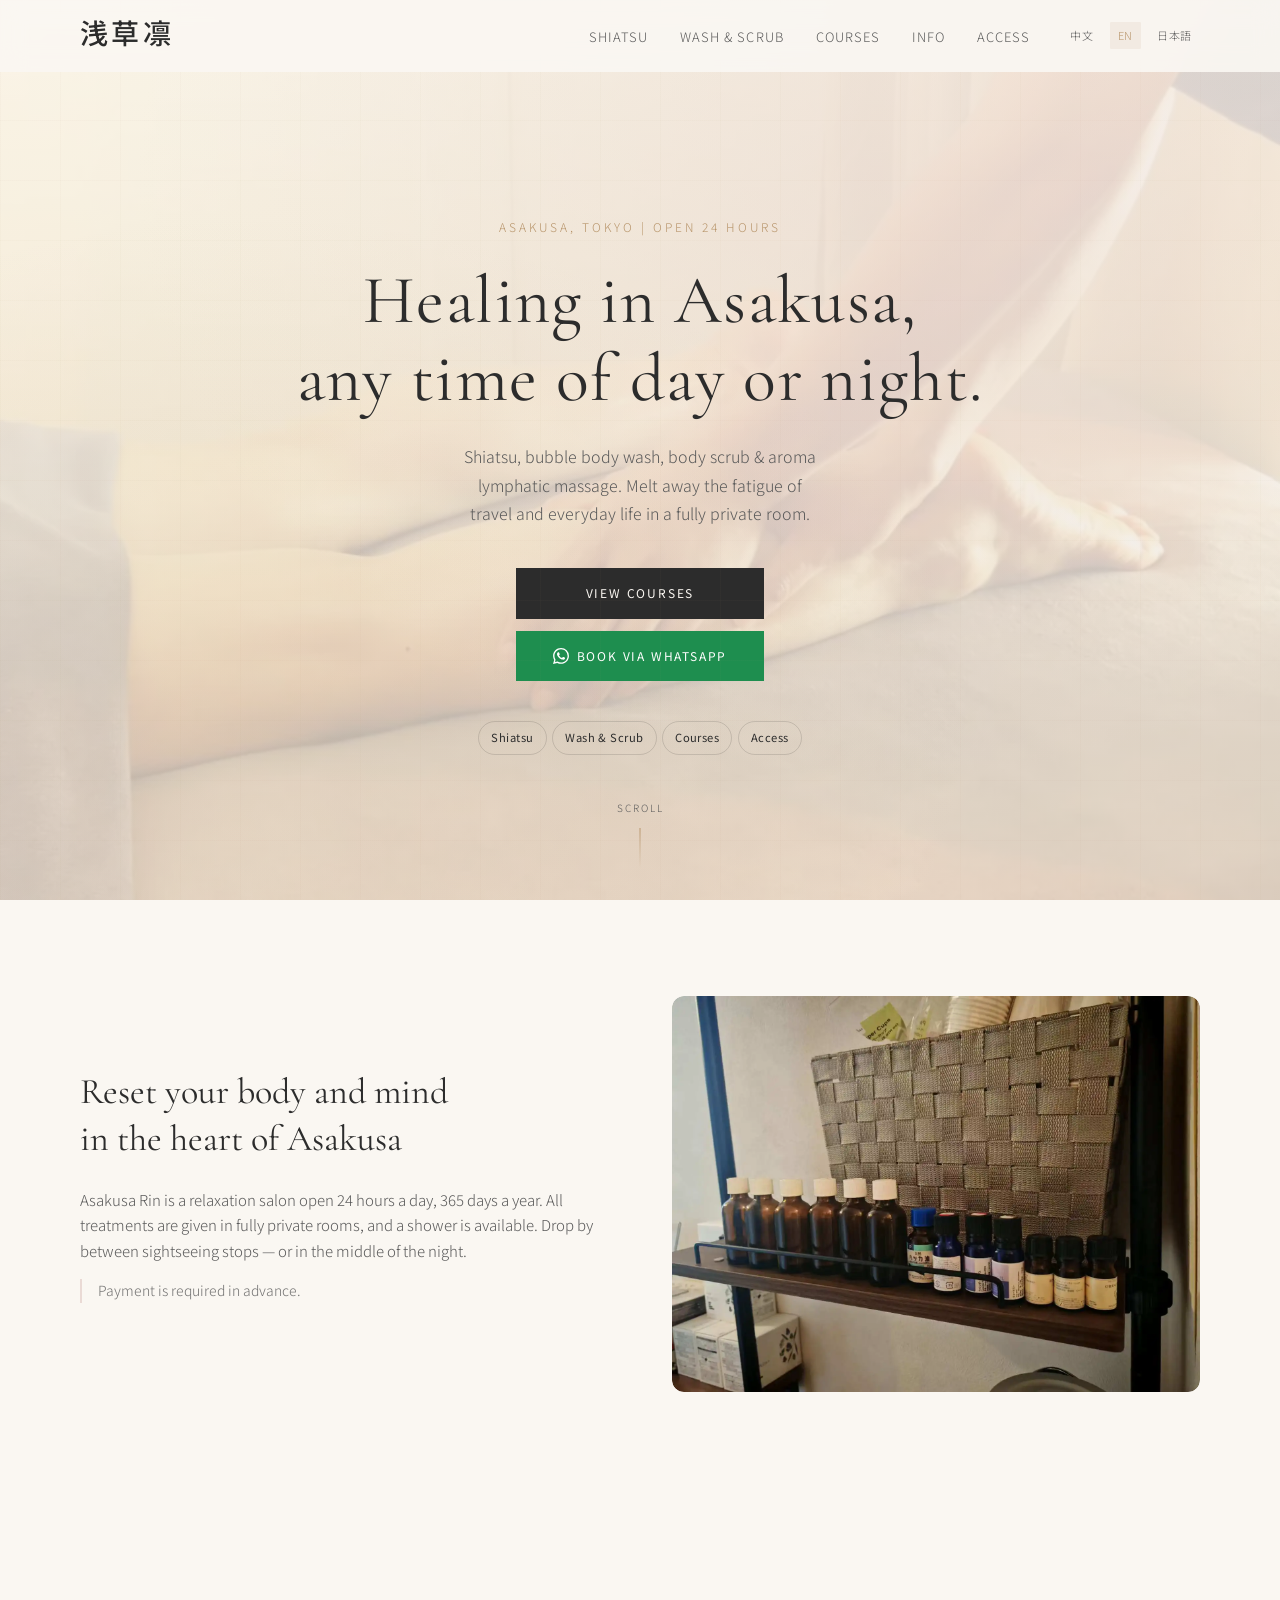
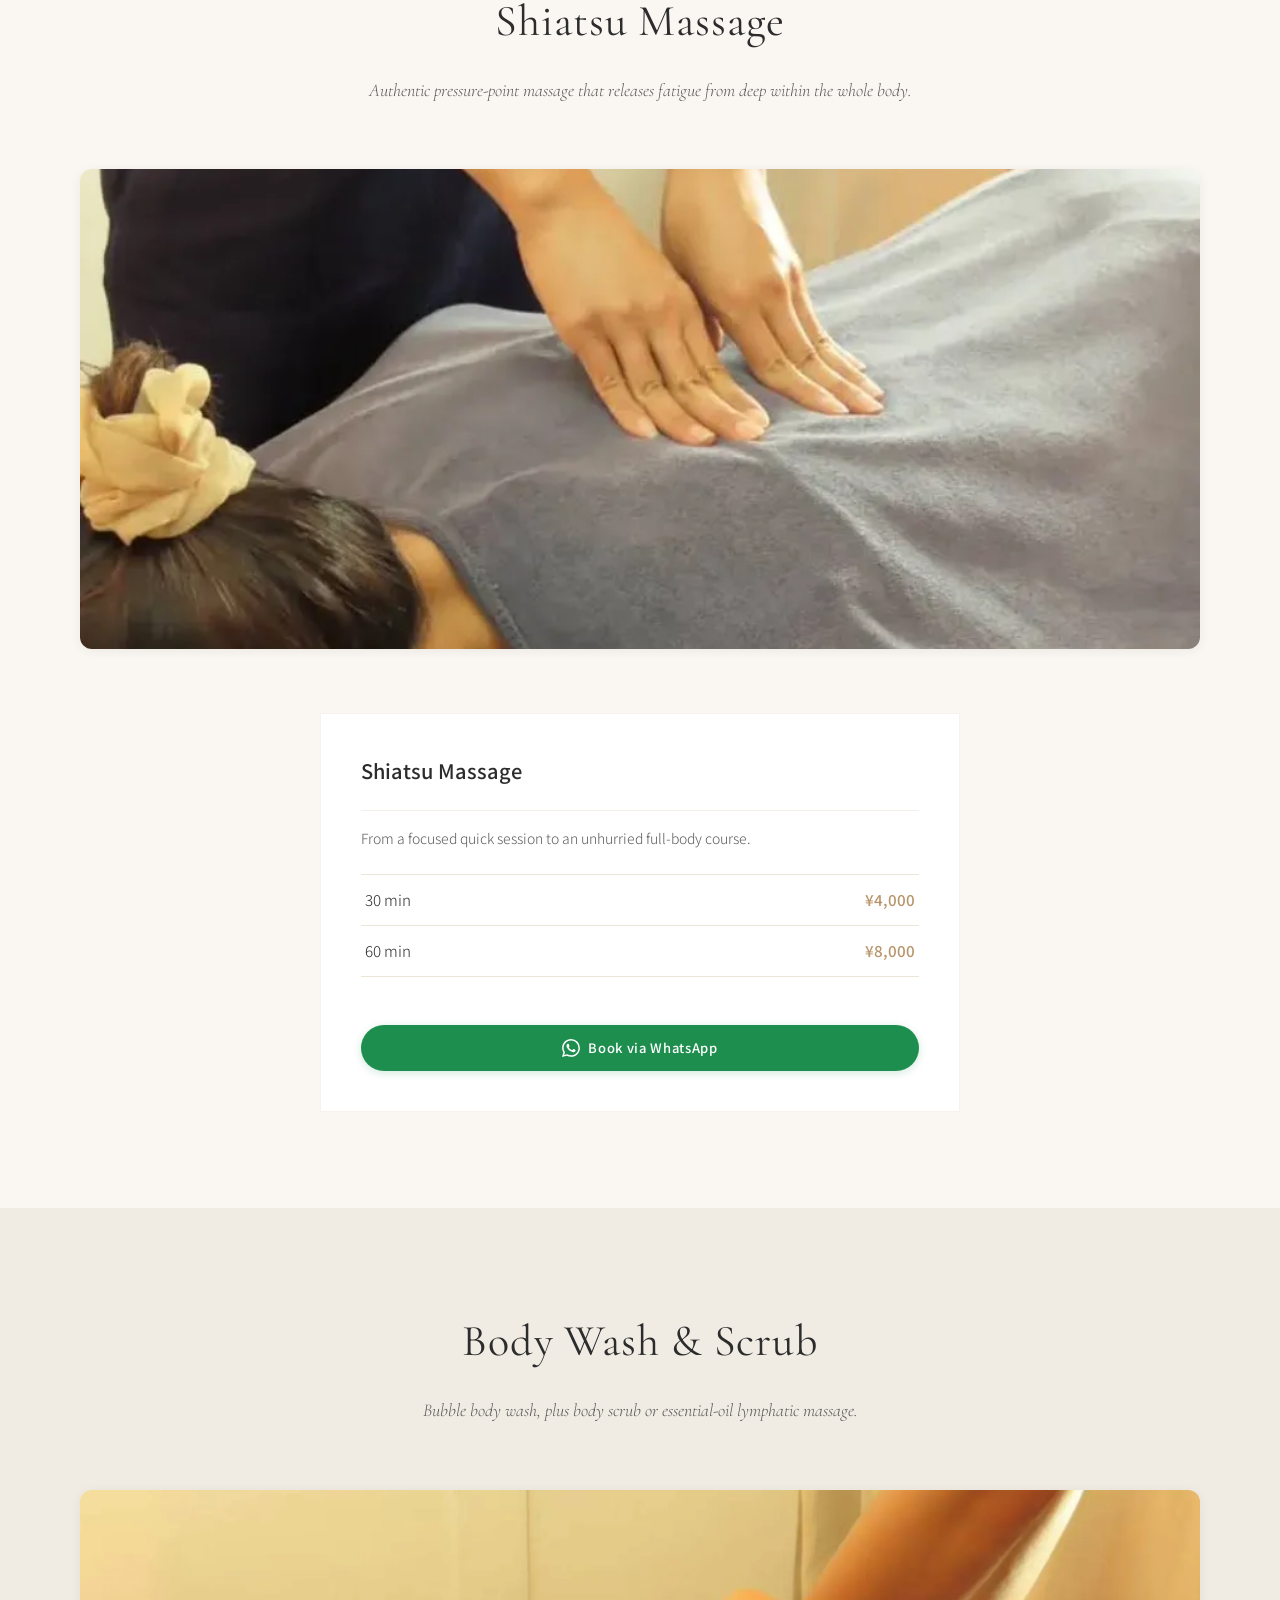
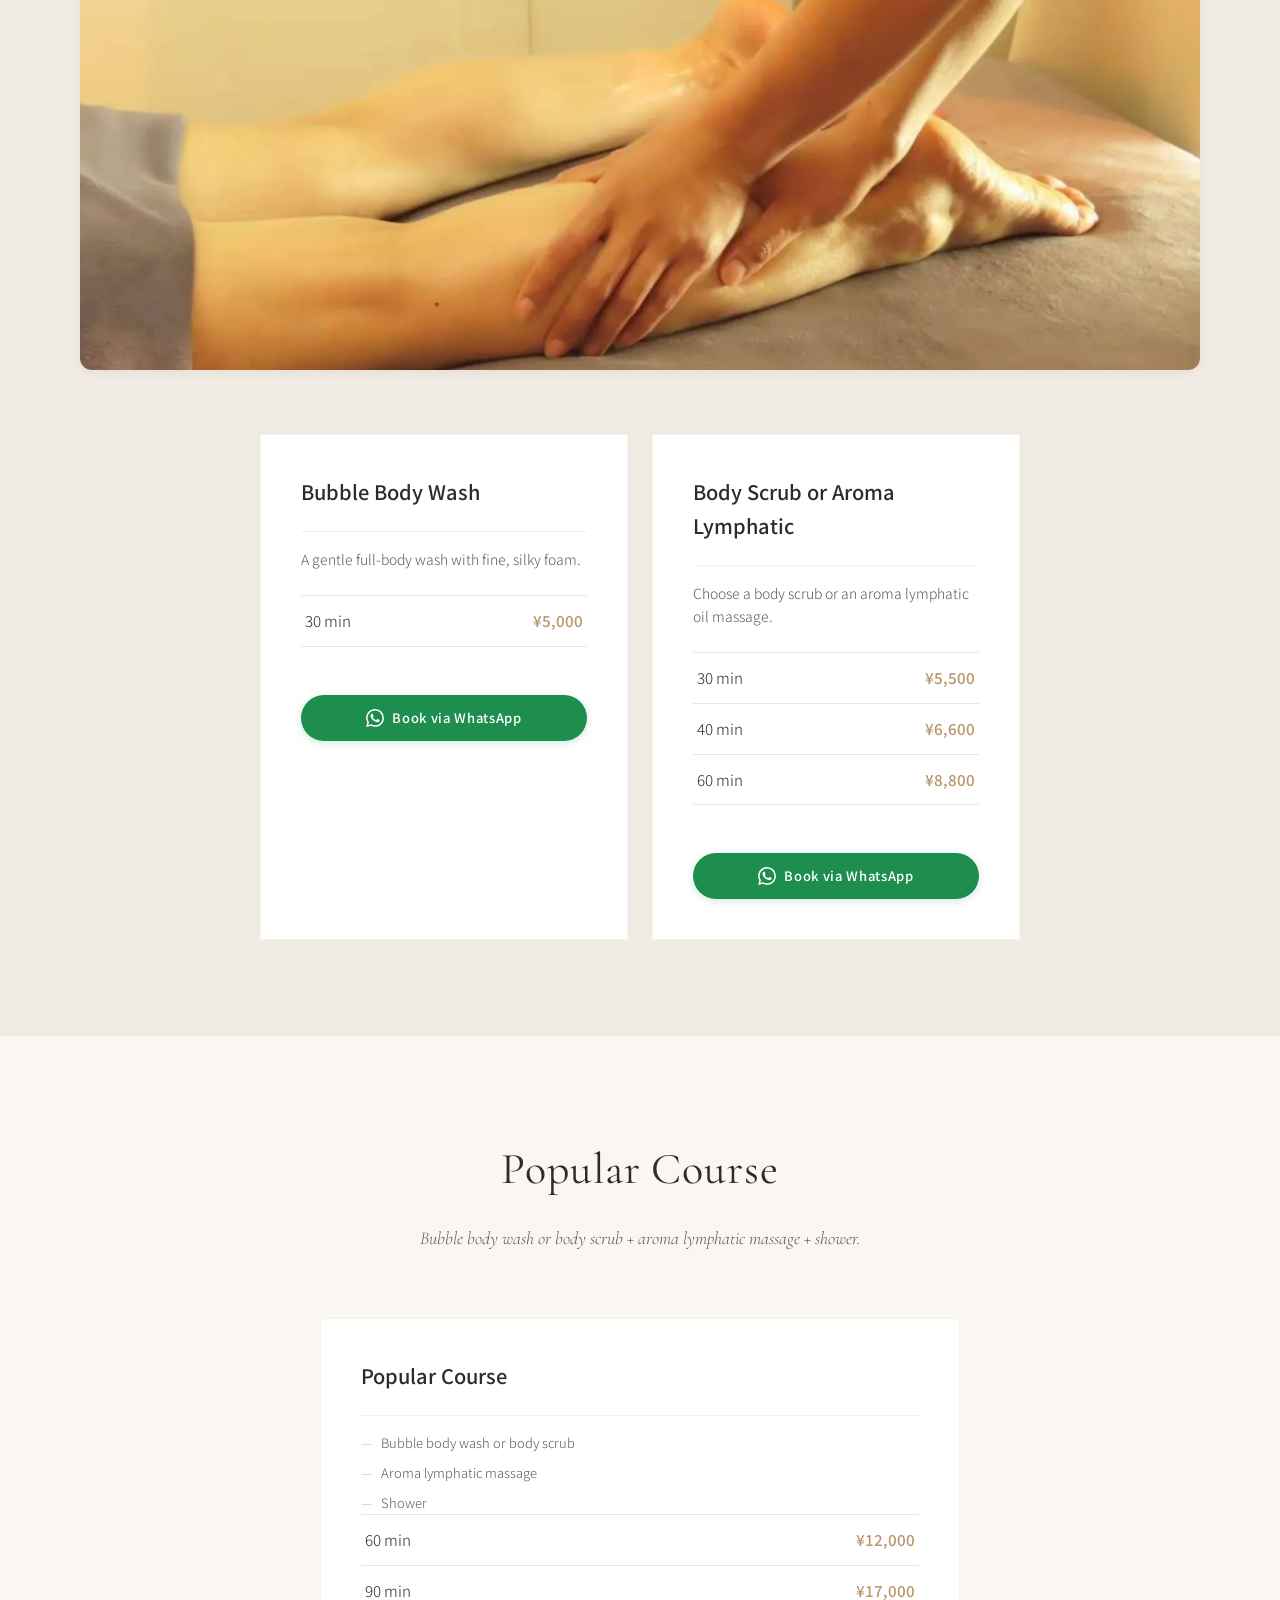
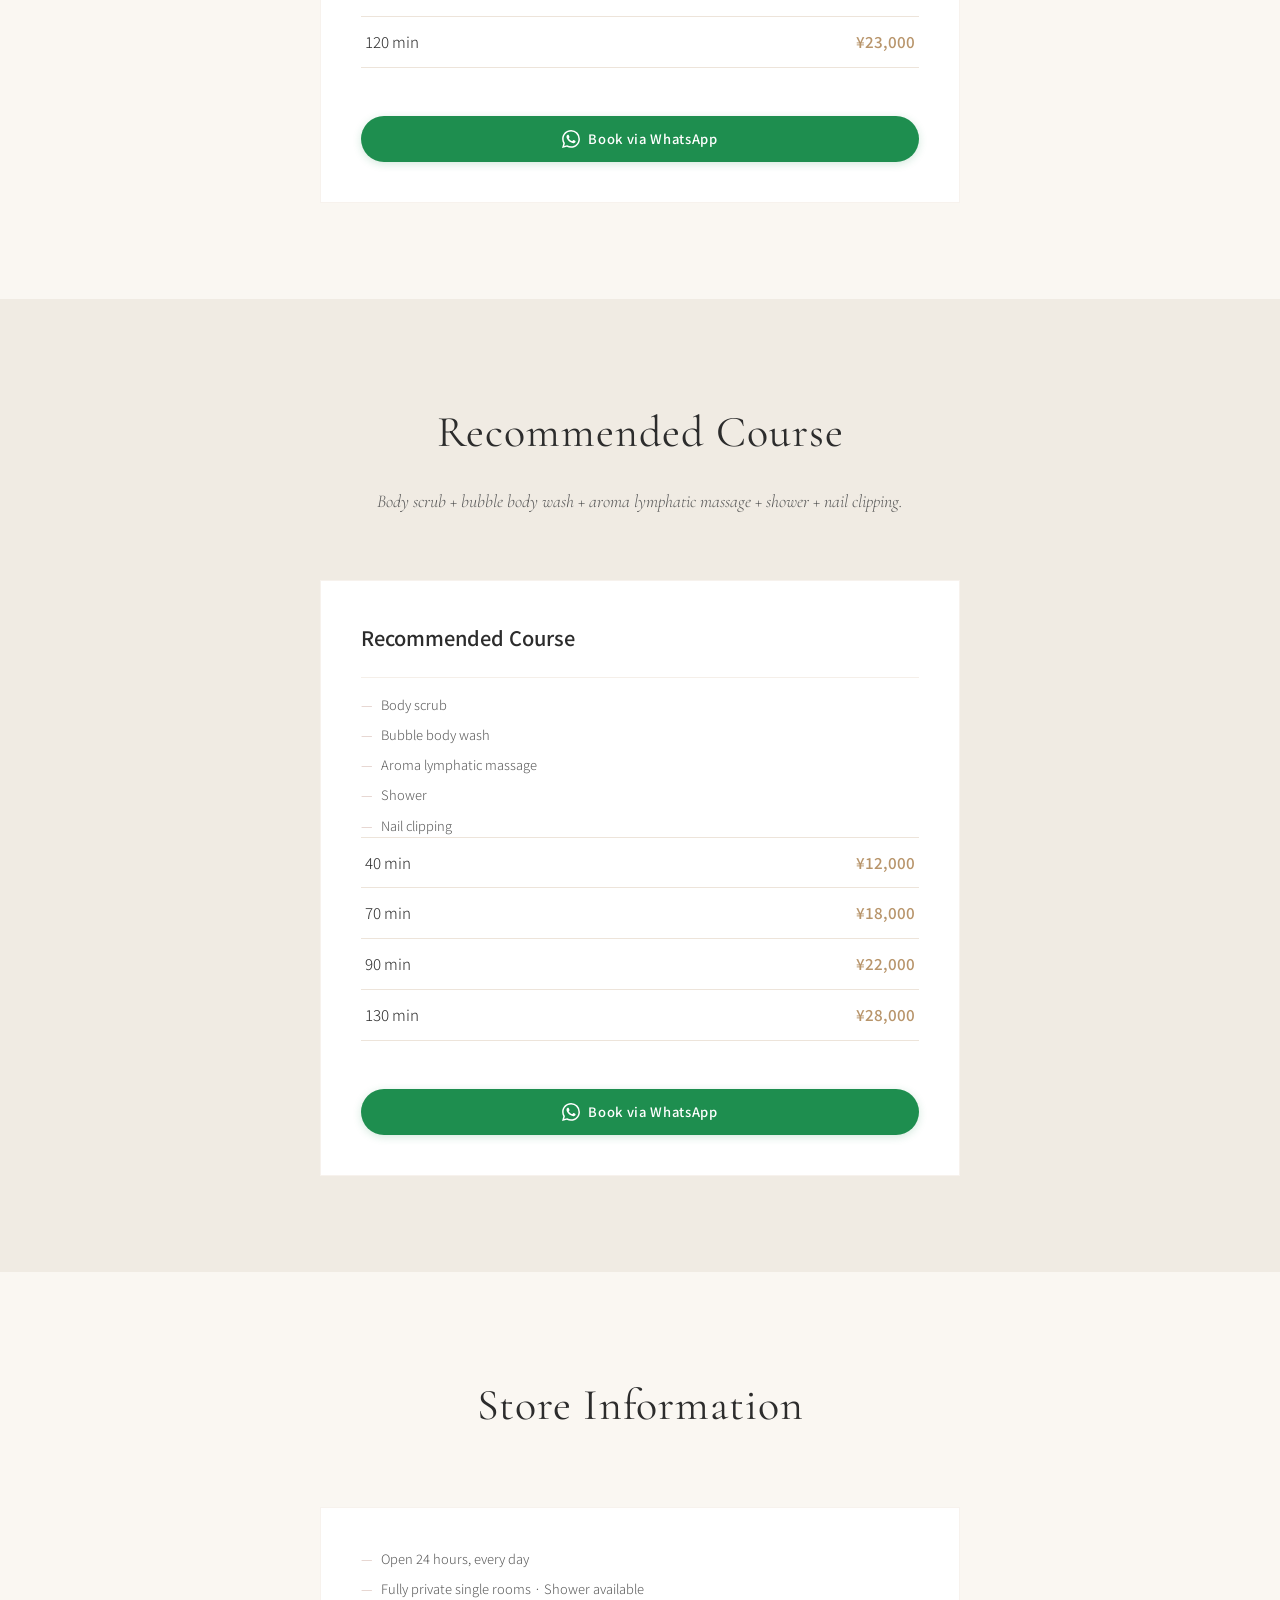
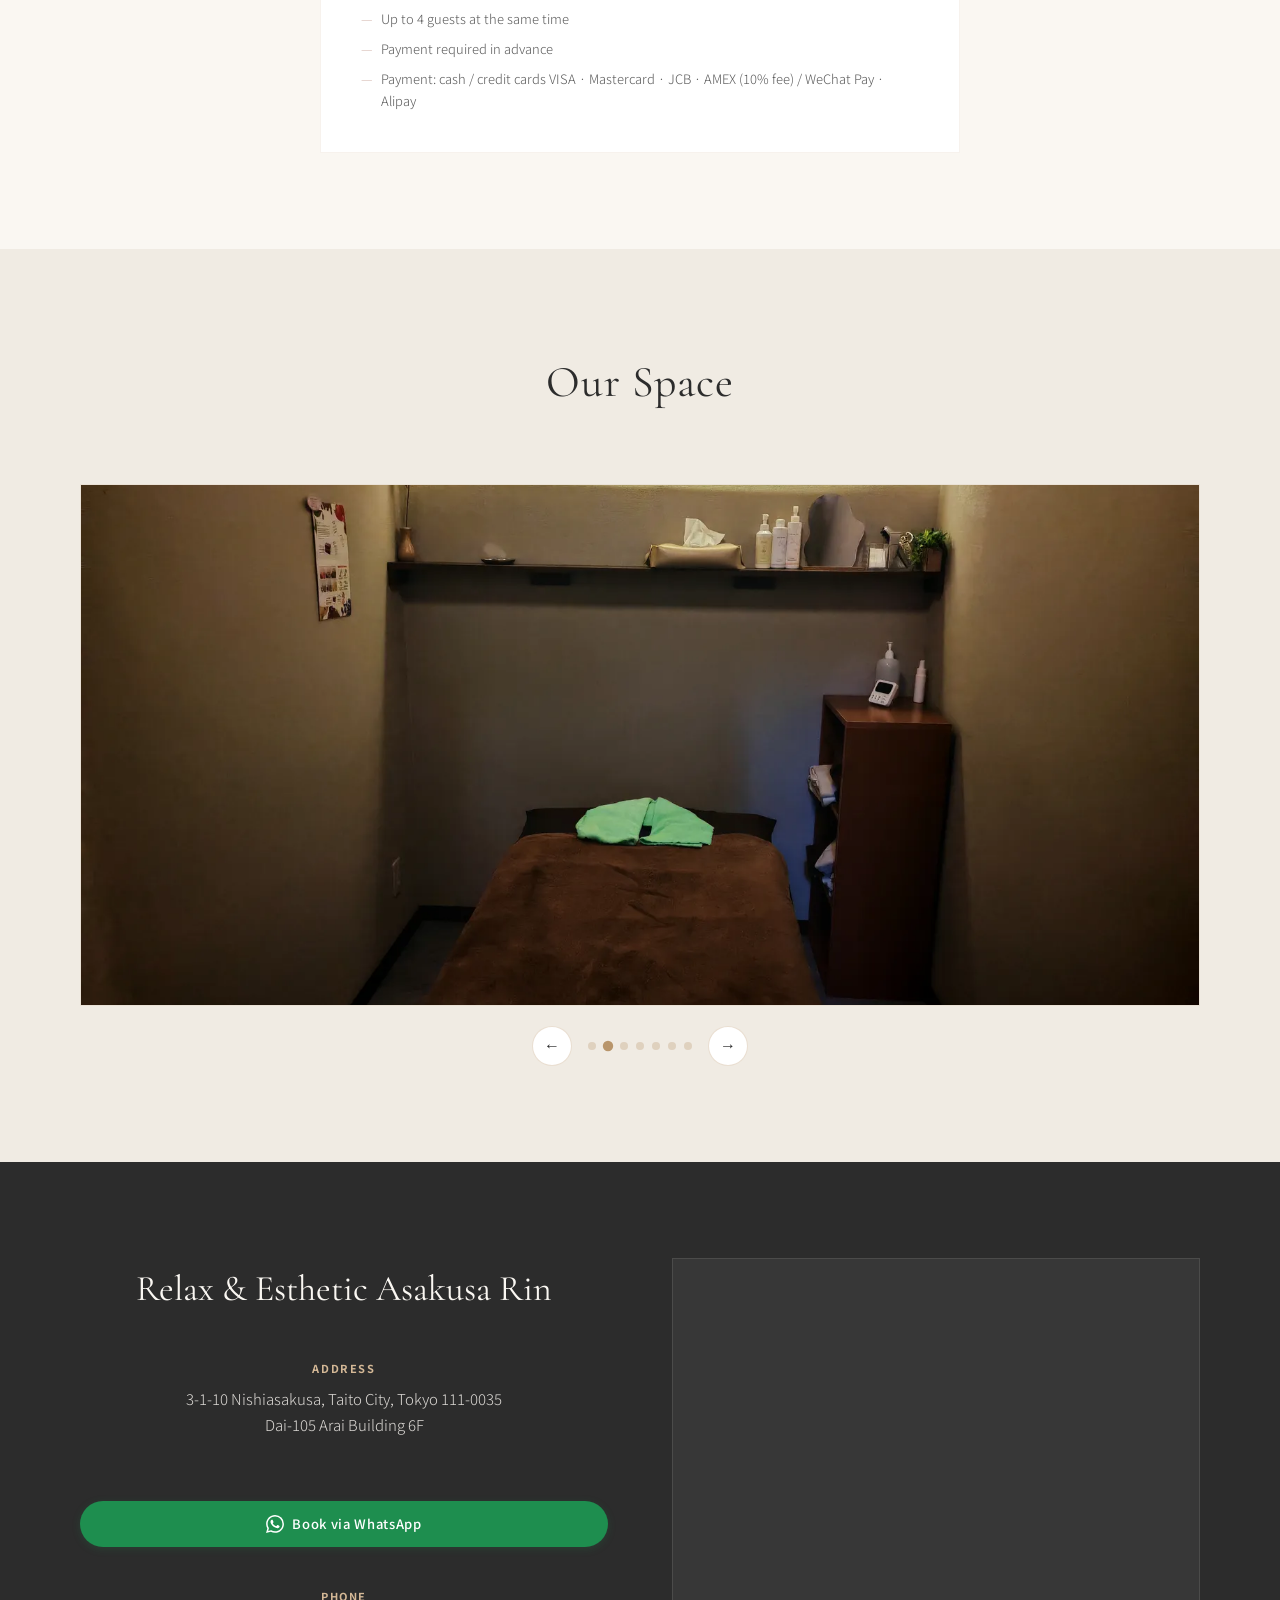
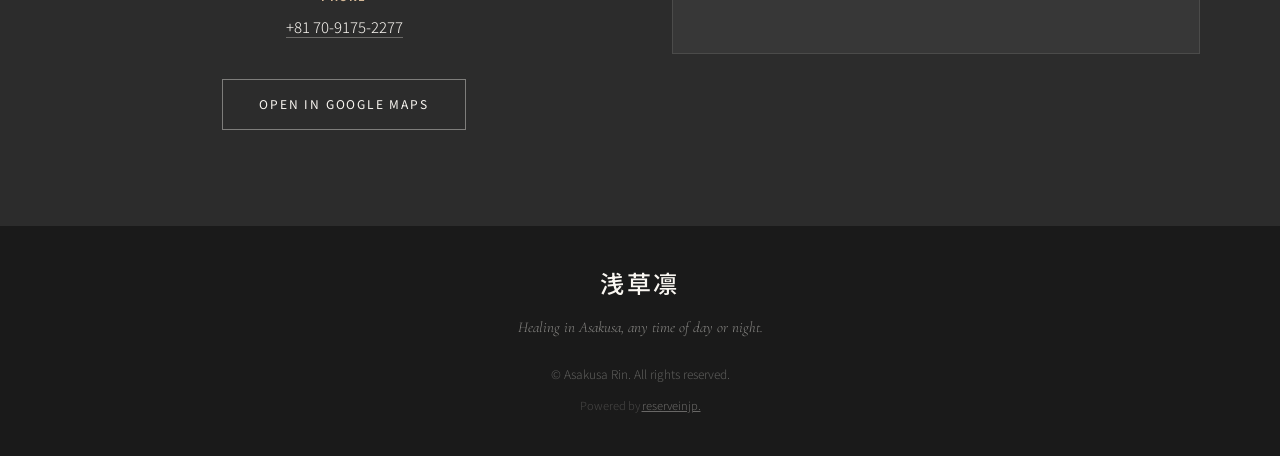
==== commit 80d4a7a1: "Merge duration variants into single cards with clickable price rows Co-Authored-By: Claude Fable 5 <" ====
--- a/en/index.html
+++ b/en/index.html
@@ -89,83 +89,57 @@
         <div class="service-photo">
           <img src="../assets/images/service-shiatsu.webp" alt="Asakusa Rin shiatsu massage" loading="lazy">
         </div>
+          <article class="service-card service-card-wide">
+            <div class="service-card-header">
+              <h3>Shiatsu Massage</h3>
+            </div>
+            <p class="service-desc">From a focused quick session to an unhurried full-body course.</p>
+            <div class="price-list">
+              <a href="../booking.html?service=Shiatsu%2030%20min"><span>30 min</span><span class="amount">¥4,000</span></a>
+              <a href="../booking.html?service=Shiatsu%2060%20min"><span>60 min</span><span class="amount">¥8,000</span></a>
+            </div>
+            <a href="../booking.html" class="btn-booking">
+              <svg viewBox="0 0 24 24" width="18" height="18"><path d="M17.472 14.382c-.297-.149-1.758-.867-2.03-.967-.273-.099-.471-.148-.67.15-.197.297-.767.966-.94 1.164-.173.199-.347.223-.644.075-.297-.15-1.255-.463-2.39-1.475-.884-.788-1.48-1.761-1.653-2.059-.173-.297-.018-.458.13-.606.134-.133.298-.347.446-.52.149-.174.198-.298.298-.497.099-.198.05-.371-.025-.52-.075-.149-.669-1.612-.916-2.207-.242-.579-.487-.5-.669-.51-.173-.008-.371-.01-.57-.01-.198 0-.52.074-.792.372-.272.297-1.04 1.016-1.04 2.479 0 1.462 1.065 2.875 1.213 3.074.149.198 2.096 3.2 5.077 4.487.709.306 1.262.489 1.694.625.712.227 1.36.195 1.871.118.571-.085 1.758-.719 2.006-1.413.248-.694.248-1.289.173-1.413-.074-.124-.272-.198-.57-.347m-5.421 7.403h-.004a9.87 9.87 0 01-5.031-1.378l-.361-.214-3.741.982.998-3.648-.235-.374a9.86 9.86 0 01-1.51-5.26c.001-5.45 4.436-9.884 9.888-9.884 2.64 0 5.122 1.03 6.988 2.898a9.825 9.825 0 012.893 6.994c-.003 5.45-4.437 9.884-9.885 9.884m8.413-18.297A11.815 11.815 0 0012.05 0C5.495 0 .16 5.335.157 11.892c0 2.096.547 4.142 1.588 5.945L.057 24l6.305-1.654a11.882 11.882 0 005.683 1.448h.005c6.554 0 11.89-5.335 11.893-11.893a11.821 11.821 0 00-3.48-8.413Z" fill="currentColor"/></svg>
+              Book via WhatsApp
+            </a>
+          </article>
+      </div>
+    </section>
+
+    <section class="services section section-alt" id="wash">
+      <div class="container">
+        <header class="section-header">
+          <h2>Body Wash &amp; Scrub</h2>
+          <p class="section-sub">Bubble body wash, plus body scrub or essential-oil lymphatic massage.</p>
+        </header>
+        <div class="service-photo">
+          <img src="../assets/images/service-oil.webp" alt="Asakusa Rin aroma lymphatic massage" loading="lazy">
+        </div>
         <div class="service-grid service-grid-2">
           <article class="service-card">
             <div class="service-card-header">
-              <h3>Shiatsu 30 min</h3>
-              <p class="price">¥4,000</p>
-            </div>
-            <p class="service-desc">Focused care for tired spots in a short session.</p>
-            <a href="../booking.html?service=Shiatsu%2030%20min" class="btn-booking">
+              <h3>Bubble Body Wash</h3>
+            </div>
+            <p class="service-desc">A gentle full-body wash with fine, silky foam.</p>
+            <div class="price-list">
+              <a href="../booking.html?service=Bubble%20Body%20Wash%2030%20min"><span>30 min</span><span class="amount">¥5,000</span></a>
+            </div>
+            <a href="../booking.html" class="btn-booking">
               <svg viewBox="0 0 24 24" width="18" height="18"><path d="M17.472 14.382c-.297-.149-1.758-.867-2.03-.967-.273-.099-.471-.148-.67.15-.197.297-.767.966-.94 1.164-.173.199-.347.223-.644.075-.297-.15-1.255-.463-2.39-1.475-.884-.788-1.48-1.761-1.653-2.059-.173-.297-.018-.458.13-.606.134-.133.298-.347.446-.52.149-.174.198-.298.298-.497.099-.198.05-.371-.025-.52-.075-.149-.669-1.612-.916-2.207-.242-.579-.487-.5-.669-.51-.173-.008-.371-.01-.57-.01-.198 0-.52.074-.792.372-.272.297-1.04 1.016-1.04 2.479 0 1.462 1.065 2.875 1.213 3.074.149.198 2.096 3.2 5.077 4.487.709.306 1.262.489 1.694.625.712.227 1.36.195 1.871.118.571-.085 1.758-.719 2.006-1.413.248-.694.248-1.289.173-1.413-.074-.124-.272-.198-.57-.347m-5.421 7.403h-.004a9.87 9.87 0 01-5.031-1.378l-.361-.214-3.741.982.998-3.648-.235-.374a9.86 9.86 0 01-1.51-5.26c.001-5.45 4.436-9.884 9.888-9.884 2.64 0 5.122 1.03 6.988 2.898a9.825 9.825 0 012.893 6.994c-.003 5.45-4.437 9.884-9.885 9.884m8.413-18.297A11.815 11.815 0 0012.05 0C5.495 0 .16 5.335.157 11.892c0 2.096.547 4.142 1.588 5.945L.057 24l6.305-1.654a11.882 11.882 0 005.683 1.448h.005c6.554 0 11.89-5.335 11.893-11.893a11.821 11.821 0 00-3.48-8.413Z" fill="currentColor"/></svg>
               Book via WhatsApp
             </a>
           </article>
           <article class="service-card">
             <div class="service-card-header">
-              <h3>Shiatsu 60 min</h3>
-              <p class="price">¥8,000</p>
-            </div>
-            <p class="service-desc">A balanced, unhurried full-body session.</p>
-            <a href="../booking.html?service=Shiatsu%2060%20min" class="btn-booking">
-              <svg viewBox="0 0 24 24" width="18" height="18"><path d="M17.472 14.382c-.297-.149-1.758-.867-2.03-.967-.273-.099-.471-.148-.67.15-.197.297-.767.966-.94 1.164-.173.199-.347.223-.644.075-.297-.15-1.255-.463-2.39-1.475-.884-.788-1.48-1.761-1.653-2.059-.173-.297-.018-.458.13-.606.134-.133.298-.347.446-.52.149-.174.198-.298.298-.497.099-.198.05-.371-.025-.52-.075-.149-.669-1.612-.916-2.207-.242-.579-.487-.5-.669-.51-.173-.008-.371-.01-.57-.01-.198 0-.52.074-.792.372-.272.297-1.04 1.016-1.04 2.479 0 1.462 1.065 2.875 1.213 3.074.149.198 2.096 3.2 5.077 4.487.709.306 1.262.489 1.694.625.712.227 1.36.195 1.871.118.571-.085 1.758-.719 2.006-1.413.248-.694.248-1.289.173-1.413-.074-.124-.272-.198-.57-.347m-5.421 7.403h-.004a9.87 9.87 0 01-5.031-1.378l-.361-.214-3.741.982.998-3.648-.235-.374a9.86 9.86 0 01-1.51-5.26c.001-5.45 4.436-9.884 9.888-9.884 2.64 0 5.122 1.03 6.988 2.898a9.825 9.825 0 012.893 6.994c-.003 5.45-4.437 9.884-9.885 9.884m8.413-18.297A11.815 11.815 0 0012.05 0C5.495 0 .16 5.335.157 11.892c0 2.096.547 4.142 1.588 5.945L.057 24l6.305-1.654a11.882 11.882 0 005.683 1.448h.005c6.554 0 11.89-5.335 11.893-11.893a11.821 11.821 0 00-3.48-8.413Z" fill="currentColor"/></svg>
-              Book via WhatsApp
-            </a>
-          </article>
-        </div>
-      </div>
-    </section>
-
-    <section class="services section section-alt" id="wash">
-      <div class="container">
-        <header class="section-header">
-          <h2>Body Wash &amp; Scrub</h2>
-          <p class="section-sub">Bubble body wash, plus body scrub or essential-oil lymphatic massage.</p>
-        </header>
-        <div class="service-photo">
-          <img src="../assets/images/service-oil.webp" alt="Asakusa Rin aroma lymphatic massage" loading="lazy">
-        </div>
-        <div class="service-grid">
-          <article class="service-card">
-            <div class="service-card-header">
-              <h3>Bubble Body Wash 30 min</h3>
-              <p class="price">¥5,000</p>
-            </div>
-            <p class="service-desc">A gentle full-body wash with fine, silky foam.</p>
-            <a href="../booking.html?service=Bubble%20Body%20Wash%2030%20min" class="btn-booking">
-              <svg viewBox="0 0 24 24" width="18" height="18"><path d="M17.472 14.382c-.297-.149-1.758-.867-2.03-.967-.273-.099-.471-.148-.67.15-.197.297-.767.966-.94 1.164-.173.199-.347.223-.644.075-.297-.15-1.255-.463-2.39-1.475-.884-.788-1.48-1.761-1.653-2.059-.173-.297-.018-.458.13-.606.134-.133.298-.347.446-.52.149-.174.198-.298.298-.497.099-.198.05-.371-.025-.52-.075-.149-.669-1.612-.916-2.207-.242-.579-.487-.5-.669-.51-.173-.008-.371-.01-.57-.01-.198 0-.52.074-.792.372-.272.297-1.04 1.016-1.04 2.479 0 1.462 1.065 2.875 1.213 3.074.149.198 2.096 3.2 5.077 4.487.709.306 1.262.489 1.694.625.712.227 1.36.195 1.871.118.571-.085 1.758-.719 2.006-1.413.248-.694.248-1.289.173-1.413-.074-.124-.272-.198-.57-.347m-5.421 7.403h-.004a9.87 9.87 0 01-5.031-1.378l-.361-.214-3.741.982.998-3.648-.235-.374a9.86 9.86 0 01-1.51-5.26c.001-5.45 4.436-9.884 9.888-9.884 2.64 0 5.122 1.03 6.988 2.898a9.825 9.825 0 012.893 6.994c-.003 5.45-4.437 9.884-9.885 9.884m8.413-18.297A11.815 11.815 0 0012.05 0C5.495 0 .16 5.335.157 11.892c0 2.096.547 4.142 1.588 5.945L.057 24l6.305-1.654a11.882 11.882 0 005.683 1.448h.005c6.554 0 11.89-5.335 11.893-11.893a11.821 11.821 0 00-3.48-8.413Z" fill="currentColor"/></svg>
-              Book via WhatsApp
-            </a>
-          </article>
-          <article class="service-card">
-            <div class="service-card-header">
-              <h3>Body Scrub or Aroma Lymphatic 30 min</h3>
-              <p class="price">¥5,500</p>
+              <h3>Body Scrub or Aroma Lymphatic</h3>
             </div>
             <p class="service-desc">Choose a body scrub or an aroma lymphatic oil massage.</p>
-            <a href="../booking.html?service=Body%20Scrub%20or%20Aroma%20Lymphatic%2030%20min" class="btn-booking">
-              <svg viewBox="0 0 24 24" width="18" height="18"><path d="M17.472 14.382c-.297-.149-1.758-.867-2.03-.967-.273-.099-.471-.148-.67.15-.197.297-.767.966-.94 1.164-.173.199-.347.223-.644.075-.297-.15-1.255-.463-2.39-1.475-.884-.788-1.48-1.761-1.653-2.059-.173-.297-.018-.458.13-.606.134-.133.298-.347.446-.52.149-.174.198-.298.298-.497.099-.198.05-.371-.025-.52-.075-.149-.669-1.612-.916-2.207-.242-.579-.487-.5-.669-.51-.173-.008-.371-.01-.57-.01-.198 0-.52.074-.792.372-.272.297-1.04 1.016-1.04 2.479 0 1.462 1.065 2.875 1.213 3.074.149.198 2.096 3.2 5.077 4.487.709.306 1.262.489 1.694.625.712.227 1.36.195 1.871.118.571-.085 1.758-.719 2.006-1.413.248-.694.248-1.289.173-1.413-.074-.124-.272-.198-.57-.347m-5.421 7.403h-.004a9.87 9.87 0 01-5.031-1.378l-.361-.214-3.741.982.998-3.648-.235-.374a9.86 9.86 0 01-1.51-5.26c.001-5.45 4.436-9.884 9.888-9.884 2.64 0 5.122 1.03 6.988 2.898a9.825 9.825 0 012.893 6.994c-.003 5.45-4.437 9.884-9.885 9.884m8.413-18.297A11.815 11.815 0 0012.05 0C5.495 0 .16 5.335.157 11.892c0 2.096.547 4.142 1.588 5.945L.057 24l6.305-1.654a11.882 11.882 0 005.683 1.448h.005c6.554 0 11.89-5.335 11.893-11.893a11.821 11.821 0 00-3.48-8.413Z" fill="currentColor"/></svg>
-              Book via WhatsApp
-            </a>
-          </article>
-          <article class="service-card">
-            <div class="service-card-header">
-              <h3>Body Scrub or Aroma Lymphatic 40 min</h3>
-              <p class="price">¥6,600</p>
-            </div>
-            <p class="service-desc">Choose a body scrub or an aroma lymphatic oil massage.</p>
-            <a href="../booking.html?service=Body%20Scrub%20or%20Aroma%20Lymphatic%2040%20min" class="btn-booking">
-              <svg viewBox="0 0 24 24" width="18" height="18"><path d="M17.472 14.382c-.297-.149-1.758-.867-2.03-.967-.273-.099-.471-.148-.67.15-.197.297-.767.966-.94 1.164-.173.199-.347.223-.644.075-.297-.15-1.255-.463-2.39-1.475-.884-.788-1.48-1.761-1.653-2.059-.173-.297-.018-.458.13-.606.134-.133.298-.347.446-.52.149-.174.198-.298.298-.497.099-.198.05-.371-.025-.52-.075-.149-.669-1.612-.916-2.207-.242-.579-.487-.5-.669-.51-.173-.008-.371-.01-.57-.01-.198 0-.52.074-.792.372-.272.297-1.04 1.016-1.04 2.479 0 1.462 1.065 2.875 1.213 3.074.149.198 2.096 3.2 5.077 4.487.709.306 1.262.489 1.694.625.712.227 1.36.195 1.871.118.571-.085 1.758-.719 2.006-1.413.248-.694.248-1.289.173-1.413-.074-.124-.272-.198-.57-.347m-5.421 7.403h-.004a9.87 9.87 0 01-5.031-1.378l-.361-.214-3.741.982.998-3.648-.235-.374a9.86 9.86 0 01-1.51-5.26c.001-5.45 4.436-9.884 9.888-9.884 2.64 0 5.122 1.03 6.988 2.898a9.825 9.825 0 012.893 6.994c-.003 5.45-4.437 9.884-9.885 9.884m8.413-18.297A11.815 11.815 0 0012.05 0C5.495 0 .16 5.335.157 11.892c0 2.096.547 4.142 1.588 5.945L.057 24l6.305-1.654a11.882 11.882 0 005.683 1.448h.005c6.554 0 11.89-5.335 11.893-11.893a11.821 11.821 0 00-3.48-8.413Z" fill="currentColor"/></svg>
-              Book via WhatsApp
-            </a>
-          </article>
-          <article class="service-card">
-            <div class="service-card-header">
-              <h3>Body Scrub or Aroma Lymphatic 60 min</h3>
-              <p class="price">¥8,800</p>
-            </div>
-            <p class="service-desc">Choose a body scrub or an aroma lymphatic oil massage.</p>
-            <a href="../booking.html?service=Body%20Scrub%20or%20Aroma%20Lymphatic%2060%20min" class="btn-booking">
+            <div class="price-list">
+              <a href="../booking.html?service=Body%20Scrub%20or%20Aroma%20Lymphatic%2030%20min"><span>30 min</span><span class="amount">¥5,500</span></a>
+              <a href="../booking.html?service=Body%20Scrub%20or%20Aroma%20Lymphatic%2040%20min"><span>40 min</span><span class="amount">¥6,600</span></a>
+              <a href="../booking.html?service=Body%20Scrub%20or%20Aroma%20Lymphatic%2060%20min"><span>60 min</span><span class="amount">¥8,800</span></a>
+            </div>
+            <a href="../booking.html" class="btn-booking">
               <svg viewBox="0 0 24 24" width="18" height="18"><path d="M17.472 14.382c-.297-.149-1.758-.867-2.03-.967-.273-.099-.471-.148-.67.15-.197.297-.767.966-.94 1.164-.173.199-.347.223-.644.075-.297-.15-1.255-.463-2.39-1.475-.884-.788-1.48-1.761-1.653-2.059-.173-.297-.018-.458.13-.606.134-.133.298-.347.446-.52.149-.174.198-.298.298-.497.099-.198.05-.371-.025-.52-.075-.149-.669-1.612-.916-2.207-.242-.579-.487-.5-.669-.51-.173-.008-.371-.01-.57-.01-.198 0-.52.074-.792.372-.272.297-1.04 1.016-1.04 2.479 0 1.462 1.065 2.875 1.213 3.074.149.198 2.096 3.2 5.077 4.487.709.306 1.262.489 1.694.625.712.227 1.36.195 1.871.118.571-.085 1.758-.719 2.006-1.413.248-.694.248-1.289.173-1.413-.074-.124-.272-.198-.57-.347m-5.421 7.403h-.004a9.87 9.87 0 01-5.031-1.378l-.361-.214-3.741.982.998-3.648-.235-.374a9.86 9.86 0 01-1.51-5.26c.001-5.45 4.436-9.884 9.888-9.884 2.64 0 5.122 1.03 6.988 2.898a9.825 9.825 0 012.893 6.994c-.003 5.45-4.437 9.884-9.885 9.884m8.413-18.297A11.815 11.815 0 0012.05 0C5.495 0 .16 5.335.157 11.892c0 2.096.547 4.142 1.588 5.945L.057 24l6.305-1.654a11.882 11.882 0 005.683 1.448h.005c6.554 0 11.89-5.335 11.893-11.893a11.821 11.821 0 00-3.48-8.413Z" fill="currentColor"/></svg>
               Book via WhatsApp
             </a>
@@ -180,53 +154,25 @@
           <h2>Popular Course</h2>
           <p class="section-sub">Bubble body wash or body scrub + aroma lymphatic massage + shower.</p>
         </header>
-        <div class="service-grid">
-          <article class="service-card">
-            <div class="service-card-header">
-              <h3>Popular Course 60 min</h3>
-              <p class="price">¥12,000</p>
+          <article class="service-card service-card-wide">
+            <div class="service-card-header">
+              <h3>Popular Course</h3>
             </div>
             <ul class="includes">
               <li>Bubble body wash or body scrub</li>
               <li>Aroma lymphatic massage</li>
               <li>Shower</li>
             </ul>
-            <a href="../booking.html?service=Popular%20Course%2060%20min" class="btn-booking">
-              <svg viewBox="0 0 24 24" width="18" height="18"><path d="M17.472 14.382c-.297-.149-1.758-.867-2.03-.967-.273-.099-.471-.148-.67.15-.197.297-.767.966-.94 1.164-.173.199-.347.223-.644.075-.297-.15-1.255-.463-2.39-1.475-.884-.788-1.48-1.761-1.653-2.059-.173-.297-.018-.458.13-.606.134-.133.298-.347.446-.52.149-.174.198-.298.298-.497.099-.198.05-.371-.025-.52-.075-.149-.669-1.612-.916-2.207-.242-.579-.487-.5-.669-.51-.173-.008-.371-.01-.57-.01-.198 0-.52.074-.792.372-.272.297-1.04 1.016-1.04 2.479 0 1.462 1.065 2.875 1.213 3.074.149.198 2.096 3.2 5.077 4.487.709.306 1.262.489 1.694.625.712.227 1.36.195 1.871.118.571-.085 1.758-.719 2.006-1.413.248-.694.248-1.289.173-1.413-.074-.124-.272-.198-.57-.347m-5.421 7.403h-.004a9.87 9.87 0 01-5.031-1.378l-.361-.214-3.741.982.998-3.648-.235-.374a9.86 9.86 0 01-1.51-5.26c.001-5.45 4.436-9.884 9.888-9.884 2.64 0 5.122 1.03 6.988 2.898a9.825 9.825 0 012.893 6.994c-.003 5.45-4.437 9.884-9.885 9.884m8.413-18.297A11.815 11.815 0 0012.05 0C5.495 0 .16 5.335.157 11.892c0 2.096.547 4.142 1.588 5.945L.057 24l6.305-1.654a11.882 11.882 0 005.683 1.448h.005c6.554 0 11.89-5.335 11.893-11.893a11.821 11.821 0 00-3.48-8.413Z" fill="currentColor"/></svg>
-              Book via WhatsApp
-            </a>
-          </article>
-          <article class="service-card">
-            <div class="service-card-header">
-              <h3>Popular Course 90 min</h3>
-              <p class="price">¥17,000</p>
-            </div>
-            <ul class="includes">
-              <li>Bubble body wash or body scrub</li>
-              <li>Aroma lymphatic massage</li>
-              <li>Shower</li>
-            </ul>
-            <a href="../booking.html?service=Popular%20Course%2090%20min" class="btn-booking">
-              <svg viewBox="0 0 24 24" width="18" height="18"><path d="M17.472 14.382c-.297-.149-1.758-.867-2.03-.967-.273-.099-.471-.148-.67.15-.197.297-.767.966-.94 1.164-.173.199-.347.223-.644.075-.297-.15-1.255-.463-2.39-1.475-.884-.788-1.48-1.761-1.653-2.059-.173-.297-.018-.458.13-.606.134-.133.298-.347.446-.52.149-.174.198-.298.298-.497.099-.198.05-.371-.025-.52-.075-.149-.669-1.612-.916-2.207-.242-.579-.487-.5-.669-.51-.173-.008-.371-.01-.57-.01-.198 0-.52.074-.792.372-.272.297-1.04 1.016-1.04 2.479 0 1.462 1.065 2.875 1.213 3.074.149.198 2.096 3.2 5.077 4.487.709.306 1.262.489 1.694.625.712.227 1.36.195 1.871.118.571-.085 1.758-.719 2.006-1.413.248-.694.248-1.289.173-1.413-.074-.124-.272-.198-.57-.347m-5.421 7.403h-.004a9.87 9.87 0 01-5.031-1.378l-.361-.214-3.741.982.998-3.648-.235-.374a9.86 9.86 0 01-1.51-5.26c.001-5.45 4.436-9.884 9.888-9.884 2.64 0 5.122 1.03 6.988 2.898a9.825 9.825 0 012.893 6.994c-.003 5.45-4.437 9.884-9.885 9.884m8.413-18.297A11.815 11.815 0 0012.05 0C5.495 0 .16 5.335.157 11.892c0 2.096.547 4.142 1.588 5.945L.057 24l6.305-1.654a11.882 11.882 0 005.683 1.448h.005c6.554 0 11.89-5.335 11.893-11.893a11.821 11.821 0 00-3.48-8.413Z" fill="currentColor"/></svg>
-              Book via WhatsApp
-            </a>
-          </article>
-          <article class="service-card">
-            <div class="service-card-header">
-              <h3>Popular Course 120 min</h3>
-              <p class="price">¥23,000</p>
-            </div>
-            <ul class="includes">
-              <li>Bubble body wash or body scrub</li>
-              <li>Aroma lymphatic massage</li>
-              <li>Shower</li>
-            </ul>
-            <a href="../booking.html?service=Popular%20Course%20120%20min" class="btn-booking">
-              <svg viewBox="0 0 24 24" width="18" height="18"><path d="M17.472 14.382c-.297-.149-1.758-.867-2.03-.967-.273-.099-.471-.148-.67.15-.197.297-.767.966-.94 1.164-.173.199-.347.223-.644.075-.297-.15-1.255-.463-2.39-1.475-.884-.788-1.48-1.761-1.653-2.059-.173-.297-.018-.458.13-.606.134-.133.298-.347.446-.52.149-.174.198-.298.298-.497.099-.198.05-.371-.025-.52-.075-.149-.669-1.612-.916-2.207-.242-.579-.487-.5-.669-.51-.173-.008-.371-.01-.57-.01-.198 0-.52.074-.792.372-.272.297-1.04 1.016-1.04 2.479 0 1.462 1.065 2.875 1.213 3.074.149.198 2.096 3.2 5.077 4.487.709.306 1.262.489 1.694.625.712.227 1.36.195 1.871.118.571-.085 1.758-.719 2.006-1.413.248-.694.248-1.289.173-1.413-.074-.124-.272-.198-.57-.347m-5.421 7.403h-.004a9.87 9.87 0 01-5.031-1.378l-.361-.214-3.741.982.998-3.648-.235-.374a9.86 9.86 0 01-1.51-5.26c.001-5.45 4.436-9.884 9.888-9.884 2.64 0 5.122 1.03 6.988 2.898a9.825 9.825 0 012.893 6.994c-.003 5.45-4.437 9.884-9.885 9.884m8.413-18.297A11.815 11.815 0 0012.05 0C5.495 0 .16 5.335.157 11.892c0 2.096.547 4.142 1.588 5.945L.057 24l6.305-1.654a11.882 11.882 0 005.683 1.448h.005c6.554 0 11.89-5.335 11.893-11.893a11.821 11.821 0 00-3.48-8.413Z" fill="currentColor"/></svg>
-              Book via WhatsApp
-            </a>
-          </article>
-        </div>
+            <div class="price-list">
+              <a href="../booking.html?service=Popular%20Course%2060%20min"><span>60 min</span><span class="amount">¥12,000</span></a>
+              <a href="../booking.html?service=Popular%20Course%2090%20min"><span>90 min</span><span class="amount">¥17,000</span></a>
+              <a href="../booking.html?service=Popular%20Course%20120%20min"><span>120 min</span><span class="amount">¥23,000</span></a>
+            </div>
+            <a href="../booking.html" class="btn-booking">
+              <svg viewBox="0 0 24 24" width="18" height="18"><path d="M17.472 14.382c-.297-.149-1.758-.867-2.03-.967-.273-.099-.471-.148-.67.15-.197.297-.767.966-.94 1.164-.173.199-.347.223-.644.075-.297-.15-1.255-.463-2.39-1.475-.884-.788-1.48-1.761-1.653-2.059-.173-.297-.018-.458.13-.606.134-.133.298-.347.446-.52.149-.174.198-.298.298-.497.099-.198.05-.371-.025-.52-.075-.149-.669-1.612-.916-2.207-.242-.579-.487-.5-.669-.51-.173-.008-.371-.01-.57-.01-.198 0-.52.074-.792.372-.272.297-1.04 1.016-1.04 2.479 0 1.462 1.065 2.875 1.213 3.074.149.198 2.096 3.2 5.077 4.487.709.306 1.262.489 1.694.625.712.227 1.36.195 1.871.118.571-.085 1.758-.719 2.006-1.413.248-.694.248-1.289.173-1.413-.074-.124-.272-.198-.57-.347m-5.421 7.403h-.004a9.87 9.87 0 01-5.031-1.378l-.361-.214-3.741.982.998-3.648-.235-.374a9.86 9.86 0 01-1.51-5.26c.001-5.45 4.436-9.884 9.888-9.884 2.64 0 5.122 1.03 6.988 2.898a9.825 9.825 0 012.893 6.994c-.003 5.45-4.437 9.884-9.885 9.884m8.413-18.297A11.815 11.815 0 0012.05 0C5.495 0 .16 5.335.157 11.892c0 2.096.547 4.142 1.588 5.945L.057 24l6.305-1.654a11.882 11.882 0 005.683 1.448h.005c6.554 0 11.89-5.335 11.893-11.893a11.821 11.821 0 00-3.48-8.413Z" fill="currentColor"/></svg>
+              Book via WhatsApp
+            </a>
+          </article>
       </div>
     </section>
 
@@ -236,11 +182,9 @@
           <h2>Recommended Course</h2>
           <p class="section-sub">Body scrub + bubble body wash + aroma lymphatic massage + shower + nail clipping.</p>
         </header>
-        <div class="service-grid">
-          <article class="service-card">
-            <div class="service-card-header">
-              <h3>Recommended Course 40 min</h3>
-              <p class="price">¥12,000</p>
+          <article class="service-card service-card-wide">
+            <div class="service-card-header">
+              <h3>Recommended Course</h3>
             </div>
             <ul class="includes">
               <li>Body scrub</li>
@@ -249,63 +193,17 @@
               <li>Shower</li>
               <li>Nail clipping</li>
             </ul>
-            <a href="../booking.html?service=Recommended%20Course%2040%20min" class="btn-booking">
-              <svg viewBox="0 0 24 24" width="18" height="18"><path d="M17.472 14.382c-.297-.149-1.758-.867-2.03-.967-.273-.099-.471-.148-.67.15-.197.297-.767.966-.94 1.164-.173.199-.347.223-.644.075-.297-.15-1.255-.463-2.39-1.475-.884-.788-1.48-1.761-1.653-2.059-.173-.297-.018-.458.13-.606.134-.133.298-.347.446-.52.149-.174.198-.298.298-.497.099-.198.05-.371-.025-.52-.075-.149-.669-1.612-.916-2.207-.242-.579-.487-.5-.669-.51-.173-.008-.371-.01-.57-.01-.198 0-.52.074-.792.372-.272.297-1.04 1.016-1.04 2.479 0 1.462 1.065 2.875 1.213 3.074.149.198 2.096 3.2 5.077 4.487.709.306 1.262.489 1.694.625.712.227 1.36.195 1.871.118.571-.085 1.758-.719 2.006-1.413.248-.694.248-1.289.173-1.413-.074-.124-.272-.198-.57-.347m-5.421 7.403h-.004a9.87 9.87 0 01-5.031-1.378l-.361-.214-3.741.982.998-3.648-.235-.374a9.86 9.86 0 01-1.51-5.26c.001-5.45 4.436-9.884 9.888-9.884 2.64 0 5.122 1.03 6.988 2.898a9.825 9.825 0 012.893 6.994c-.003 5.45-4.437 9.884-9.885 9.884m8.413-18.297A11.815 11.815 0 0012.05 0C5.495 0 .16 5.335.157 11.892c0 2.096.547 4.142 1.588 5.945L.057 24l6.305-1.654a11.882 11.882 0 005.683 1.448h.005c6.554 0 11.89-5.335 11.893-11.893a11.821 11.821 0 00-3.48-8.413Z" fill="currentColor"/></svg>
-              Book via WhatsApp
-            </a>
-          </article>
-          <article class="service-card">
-            <div class="service-card-header">
-              <h3>Recommended Course 70 min</h3>
-              <p class="price">¥18,000</p>
-            </div>
-            <ul class="includes">
-              <li>Body scrub</li>
-              <li>Bubble body wash</li>
-              <li>Aroma lymphatic massage</li>
-              <li>Shower</li>
-              <li>Nail clipping</li>
-            </ul>
-            <a href="../booking.html?service=Recommended%20Course%2070%20min" class="btn-booking">
-              <svg viewBox="0 0 24 24" width="18" height="18"><path d="M17.472 14.382c-.297-.149-1.758-.867-2.03-.967-.273-.099-.471-.148-.67.15-.197.297-.767.966-.94 1.164-.173.199-.347.223-.644.075-.297-.15-1.255-.463-2.39-1.475-.884-.788-1.48-1.761-1.653-2.059-.173-.297-.018-.458.13-.606.134-.133.298-.347.446-.52.149-.174.198-.298.298-.497.099-.198.05-.371-.025-.52-.075-.149-.669-1.612-.916-2.207-.242-.579-.487-.5-.669-.51-.173-.008-.371-.01-.57-.01-.198 0-.52.074-.792.372-.272.297-1.04 1.016-1.04 2.479 0 1.462 1.065 2.875 1.213 3.074.149.198 2.096 3.2 5.077 4.487.709.306 1.262.489 1.694.625.712.227 1.36.195 1.871.118.571-.085 1.758-.719 2.006-1.413.248-.694.248-1.289.173-1.413-.074-.124-.272-.198-.57-.347m-5.421 7.403h-.004a9.87 9.87 0 01-5.031-1.378l-.361-.214-3.741.982.998-3.648-.235-.374a9.86 9.86 0 01-1.51-5.26c.001-5.45 4.436-9.884 9.888-9.884 2.64 0 5.122 1.03 6.988 2.898a9.825 9.825 0 012.893 6.994c-.003 5.45-4.437 9.884-9.885 9.884m8.413-18.297A11.815 11.815 0 0012.05 0C5.495 0 .16 5.335.157 11.892c0 2.096.547 4.142 1.588 5.945L.057 24l6.305-1.654a11.882 11.882 0 005.683 1.448h.005c6.554 0 11.89-5.335 11.893-11.893a11.821 11.821 0 00-3.48-8.413Z" fill="currentColor"/></svg>
-              Book via WhatsApp
-            </a>
-          </article>
-          <article class="service-card">
-            <div class="service-card-header">
-              <h3>Recommended Course 90 min</h3>
-              <p class="price">¥22,000</p>
-            </div>
-            <ul class="includes">
-              <li>Body scrub</li>
-              <li>Bubble body wash</li>
-              <li>Aroma lymphatic massage</li>
-              <li>Shower</li>
-              <li>Nail clipping</li>
-            </ul>
-            <a href="../booking.html?service=Recommended%20Course%2090%20min" class="btn-booking">
-              <svg viewBox="0 0 24 24" width="18" height="18"><path d="M17.472 14.382c-.297-.149-1.758-.867-2.03-.967-.273-.099-.471-.148-.67.15-.197.297-.767.966-.94 1.164-.173.199-.347.223-.644.075-.297-.15-1.255-.463-2.39-1.475-.884-.788-1.48-1.761-1.653-2.059-.173-.297-.018-.458.13-.606.134-.133.298-.347.446-.52.149-.174.198-.298.298-.497.099-.198.05-.371-.025-.52-.075-.149-.669-1.612-.916-2.207-.242-.579-.487-.5-.669-.51-.173-.008-.371-.01-.57-.01-.198 0-.52.074-.792.372-.272.297-1.04 1.016-1.04 2.479 0 1.462 1.065 2.875 1.213 3.074.149.198 2.096 3.2 5.077 4.487.709.306 1.262.489 1.694.625.712.227 1.36.195 1.871.118.571-.085 1.758-.719 2.006-1.413.248-.694.248-1.289.173-1.413-.074-.124-.272-.198-.57-.347m-5.421 7.403h-.004a9.87 9.87 0 01-5.031-1.378l-.361-.214-3.741.982.998-3.648-.235-.374a9.86 9.86 0 01-1.51-5.26c.001-5.45 4.436-9.884 9.888-9.884 2.64 0 5.122 1.03 6.988 2.898a9.825 9.825 0 012.893 6.994c-.003 5.45-4.437 9.884-9.885 9.884m8.413-18.297A11.815 11.815 0 0012.05 0C5.495 0 .16 5.335.157 11.892c0 2.096.547 4.142 1.588 5.945L.057 24l6.305-1.654a11.882 11.882 0 005.683 1.448h.005c6.554 0 11.89-5.335 11.893-11.893a11.821 11.821 0 00-3.48-8.413Z" fill="currentColor"/></svg>
-              Book via WhatsApp
-            </a>
-          </article>
-          <article class="service-card">
-            <div class="service-card-header">
-              <h3>Recommended Course 130 min</h3>
-              <p class="price">¥28,000</p>
-            </div>
-            <ul class="includes">
-              <li>Body scrub</li>
-              <li>Bubble body wash</li>
-              <li>Aroma lymphatic massage</li>
-              <li>Shower</li>
-              <li>Nail clipping</li>
-            </ul>
-            <a href="../booking.html?service=Recommended%20Course%20130%20min" class="btn-booking">
-              <svg viewBox="0 0 24 24" width="18" height="18"><path d="M17.472 14.382c-.297-.149-1.758-.867-2.03-.967-.273-.099-.471-.148-.67.15-.197.297-.767.966-.94 1.164-.173.199-.347.223-.644.075-.297-.15-1.255-.463-2.39-1.475-.884-.788-1.48-1.761-1.653-2.059-.173-.297-.018-.458.13-.606.134-.133.298-.347.446-.52.149-.174.198-.298.298-.497.099-.198.05-.371-.025-.52-.075-.149-.669-1.612-.916-2.207-.242-.579-.487-.5-.669-.51-.173-.008-.371-.01-.57-.01-.198 0-.52.074-.792.372-.272.297-1.04 1.016-1.04 2.479 0 1.462 1.065 2.875 1.213 3.074.149.198 2.096 3.2 5.077 4.487.709.306 1.262.489 1.694.625.712.227 1.36.195 1.871.118.571-.085 1.758-.719 2.006-1.413.248-.694.248-1.289.173-1.413-.074-.124-.272-.198-.57-.347m-5.421 7.403h-.004a9.87 9.87 0 01-5.031-1.378l-.361-.214-3.741.982.998-3.648-.235-.374a9.86 9.86 0 01-1.51-5.26c.001-5.45 4.436-9.884 9.888-9.884 2.64 0 5.122 1.03 6.988 2.898a9.825 9.825 0 012.893 6.994c-.003 5.45-4.437 9.884-9.885 9.884m8.413-18.297A11.815 11.815 0 0012.05 0C5.495 0 .16 5.335.157 11.892c0 2.096.547 4.142 1.588 5.945L.057 24l6.305-1.654a11.882 11.882 0 005.683 1.448h.005c6.554 0 11.89-5.335 11.893-11.893a11.821 11.821 0 00-3.48-8.413Z" fill="currentColor"/></svg>
-              Book via WhatsApp
-            </a>
-          </article>
-        </div>
+            <div class="price-list">
+              <a href="../booking.html?service=Recommended%20Course%2040%20min"><span>40 min</span><span class="amount">¥12,000</span></a>
+              <a href="../booking.html?service=Recommended%20Course%2070%20min"><span>70 min</span><span class="amount">¥18,000</span></a>
+              <a href="../booking.html?service=Recommended%20Course%2090%20min"><span>90 min</span><span class="amount">¥22,000</span></a>
+              <a href="../booking.html?service=Recommended%20Course%20130%20min"><span>130 min</span><span class="amount">¥28,000</span></a>
+            </div>
+            <a href="../booking.html" class="btn-booking">
+              <svg viewBox="0 0 24 24" width="18" height="18"><path d="M17.472 14.382c-.297-.149-1.758-.867-2.03-.967-.273-.099-.471-.148-.67.15-.197.297-.767.966-.94 1.164-.173.199-.347.223-.644.075-.297-.15-1.255-.463-2.39-1.475-.884-.788-1.48-1.761-1.653-2.059-.173-.297-.018-.458.13-.606.134-.133.298-.347.446-.52.149-.174.198-.298.298-.497.099-.198.05-.371-.025-.52-.075-.149-.669-1.612-.916-2.207-.242-.579-.487-.5-.669-.51-.173-.008-.371-.01-.57-.01-.198 0-.52.074-.792.372-.272.297-1.04 1.016-1.04 2.479 0 1.462 1.065 2.875 1.213 3.074.149.198 2.096 3.2 5.077 4.487.709.306 1.262.489 1.694.625.712.227 1.36.195 1.871.118.571-.085 1.758-.719 2.006-1.413.248-.694.248-1.289.173-1.413-.074-.124-.272-.198-.57-.347m-5.421 7.403h-.004a9.87 9.87 0 01-5.031-1.378l-.361-.214-3.741.982.998-3.648-.235-.374a9.86 9.86 0 01-1.51-5.26c.001-5.45 4.436-9.884 9.888-9.884 2.64 0 5.122 1.03 6.988 2.898a9.825 9.825 0 012.893 6.994c-.003 5.45-4.437 9.884-9.885 9.884m8.413-18.297A11.815 11.815 0 0012.05 0C5.495 0 .16 5.335.157 11.892c0 2.096.547 4.142 1.588 5.945L.057 24l6.305-1.654a11.882 11.882 0 005.683 1.448h.005c6.554 0 11.89-5.335 11.893-11.893a11.821 11.821 0 00-3.48-8.413Z" fill="currentColor"/></svg>
+              Book via WhatsApp
+            </a>
+          </article>
       </div>
     </section>
 
--- a/styles.css
+++ b/styles.css
@@ -793,6 +793,34 @@
 .service-card-wide {
   max-width: 640px;
   margin-inline: auto;
+}
+
+.price-list {
+  border-top: 1px solid rgba(184, 149, 107, 0.25);
+  margin-bottom: var(--space-md);
+}
+
+.price-list a {
+  display: flex;
+  justify-content: space-between;
+  align-items: baseline;
+  gap: 1rem;
+  padding: 0.75rem 0.25rem;
+  border-bottom: 1px solid rgba(184, 149, 107, 0.25);
+  font-size: 0.95rem;
+  color: var(--charcoal);
+  transition: background 0.3s, padding 0.3s;
+}
+
+.price-list a:hover {
+  background: var(--cream);
+  padding-inline: 0.6rem;
+}
+
+.price-list .amount {
+  font-weight: 500;
+  color: var(--gold);
+  white-space: nowrap;
 }
 
 .service-photo {
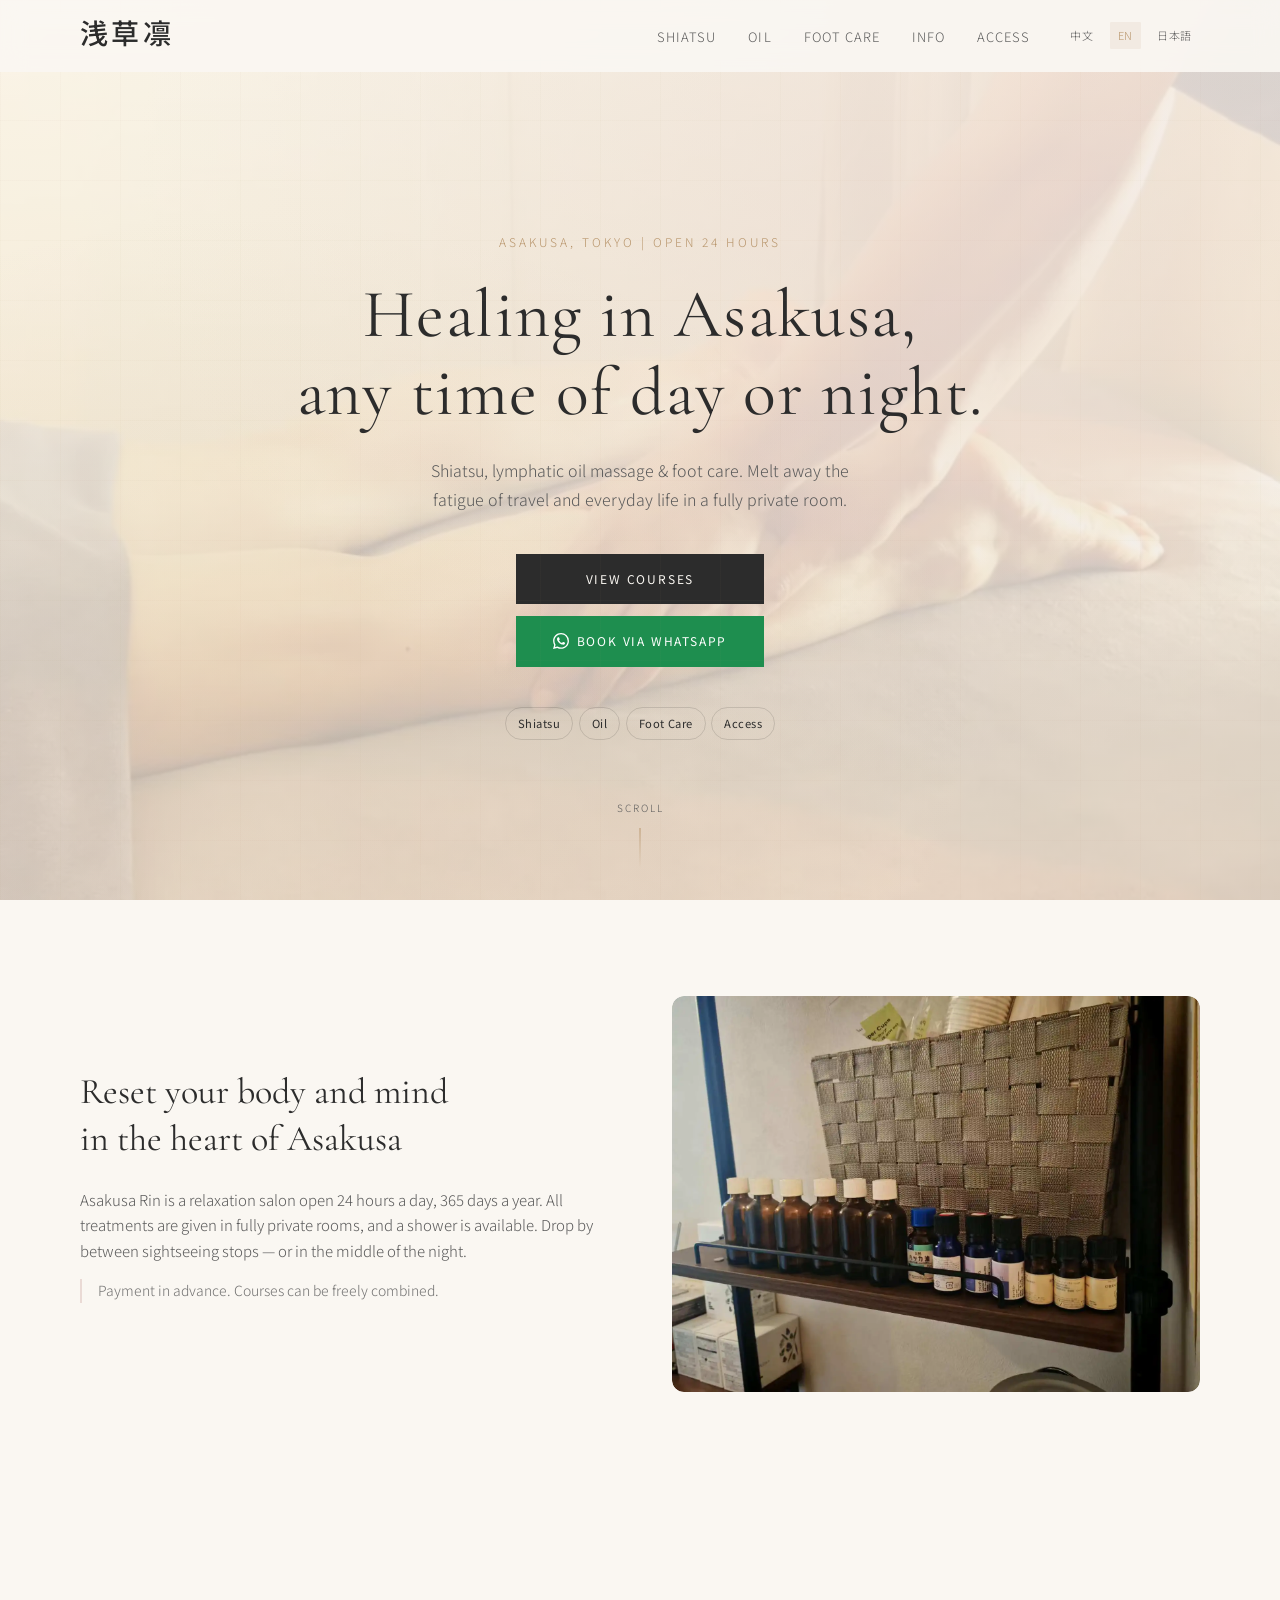
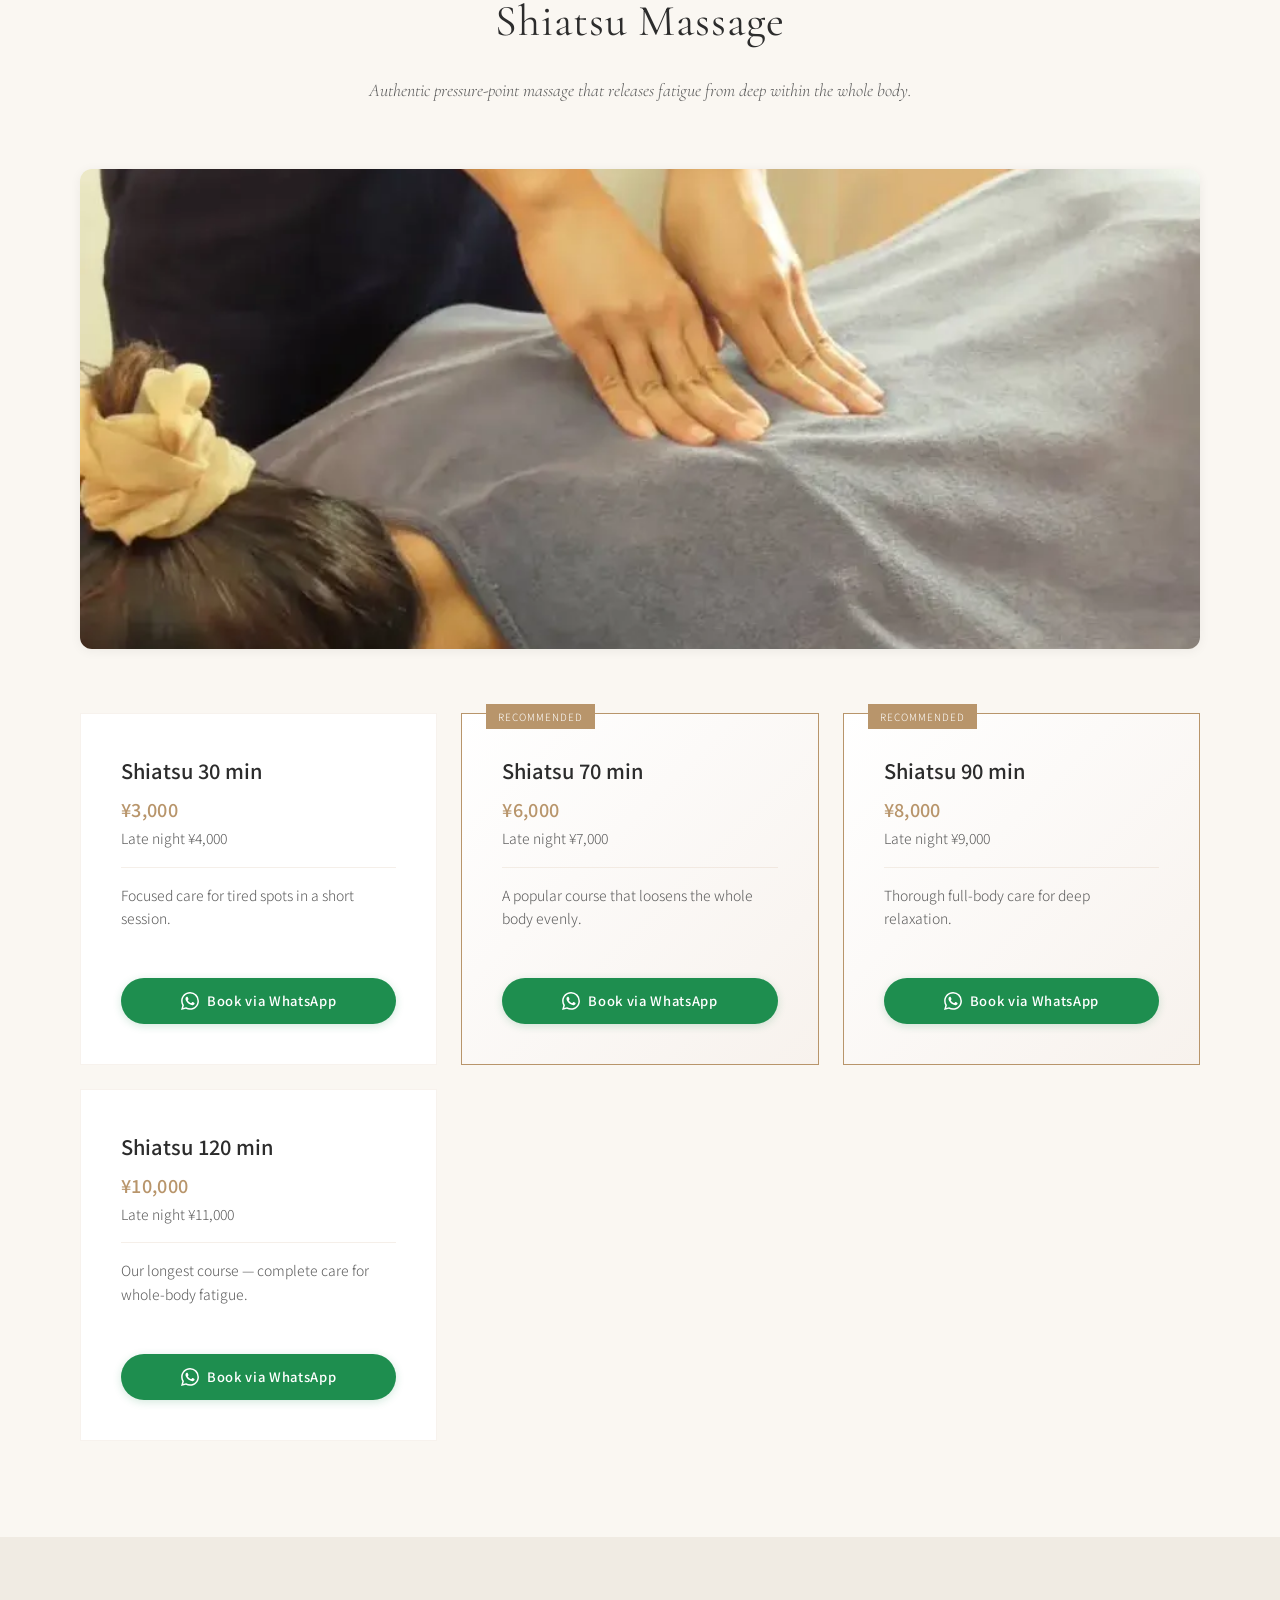
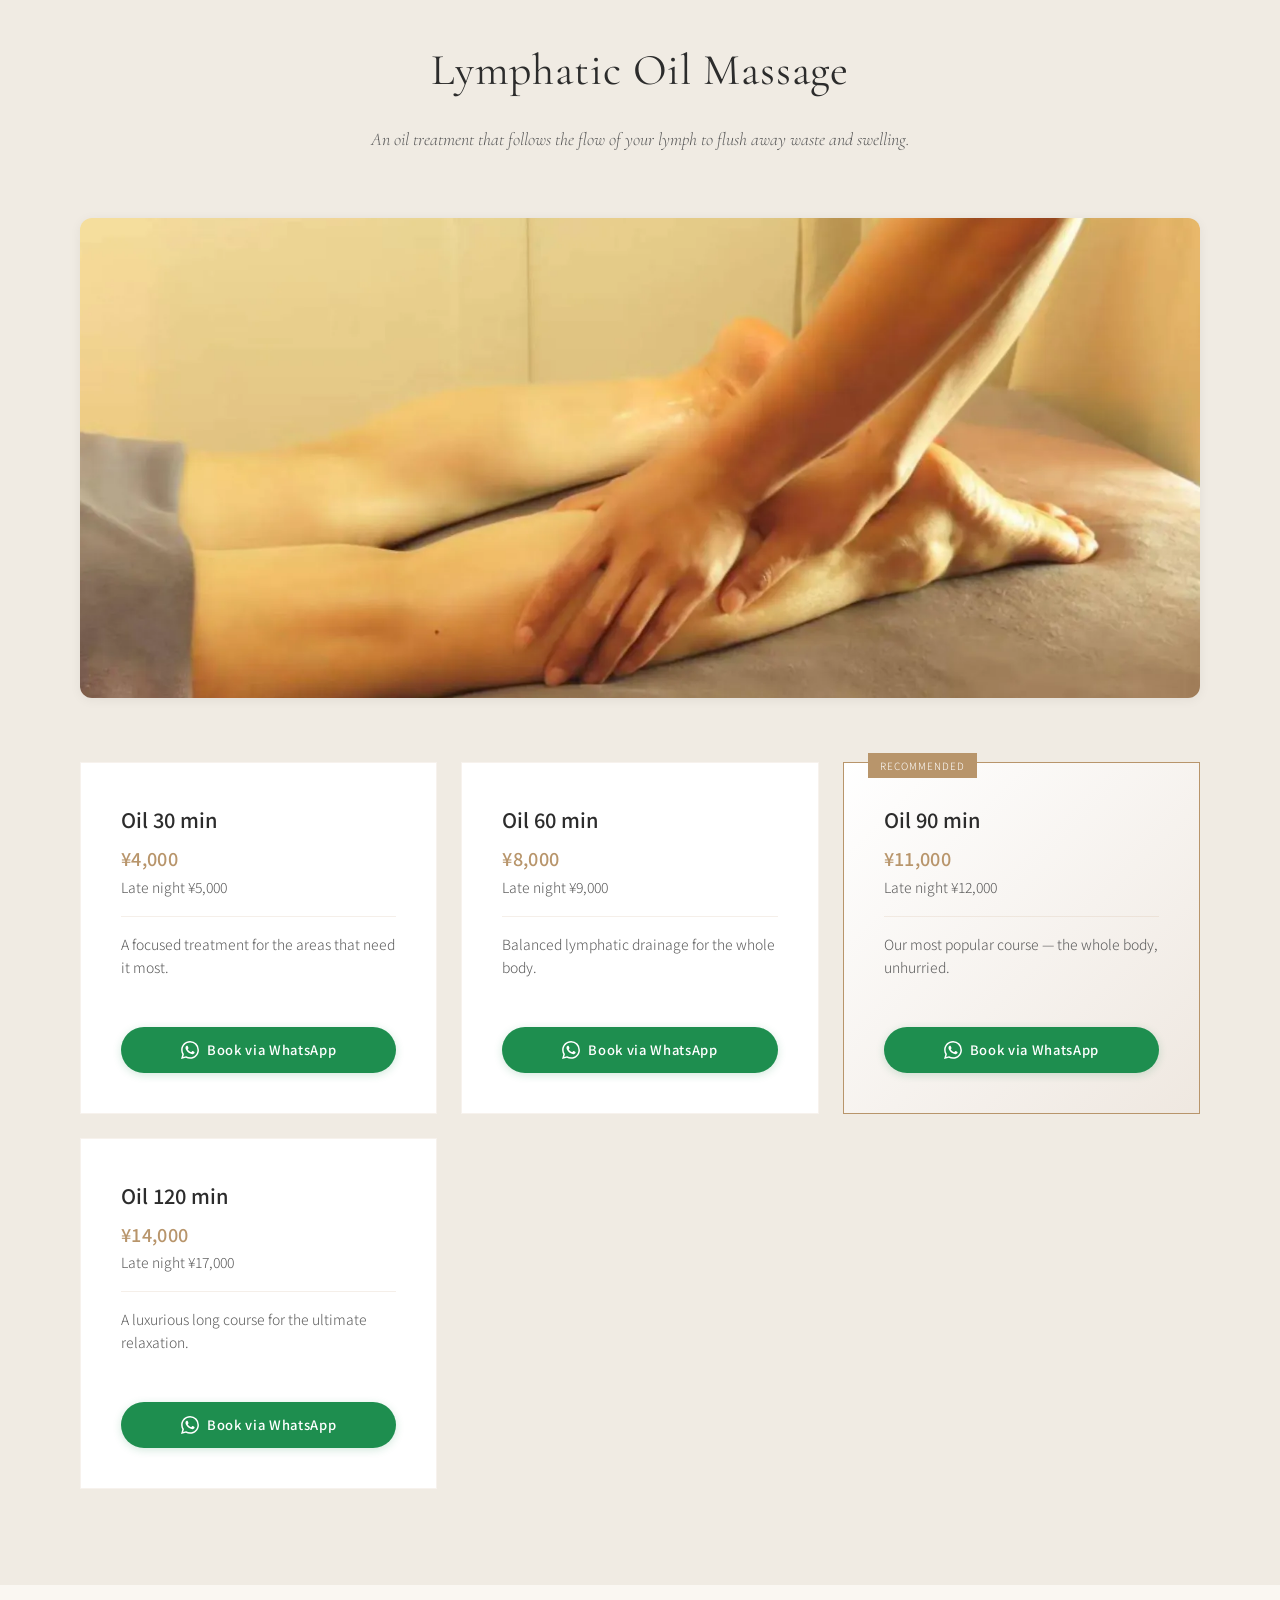
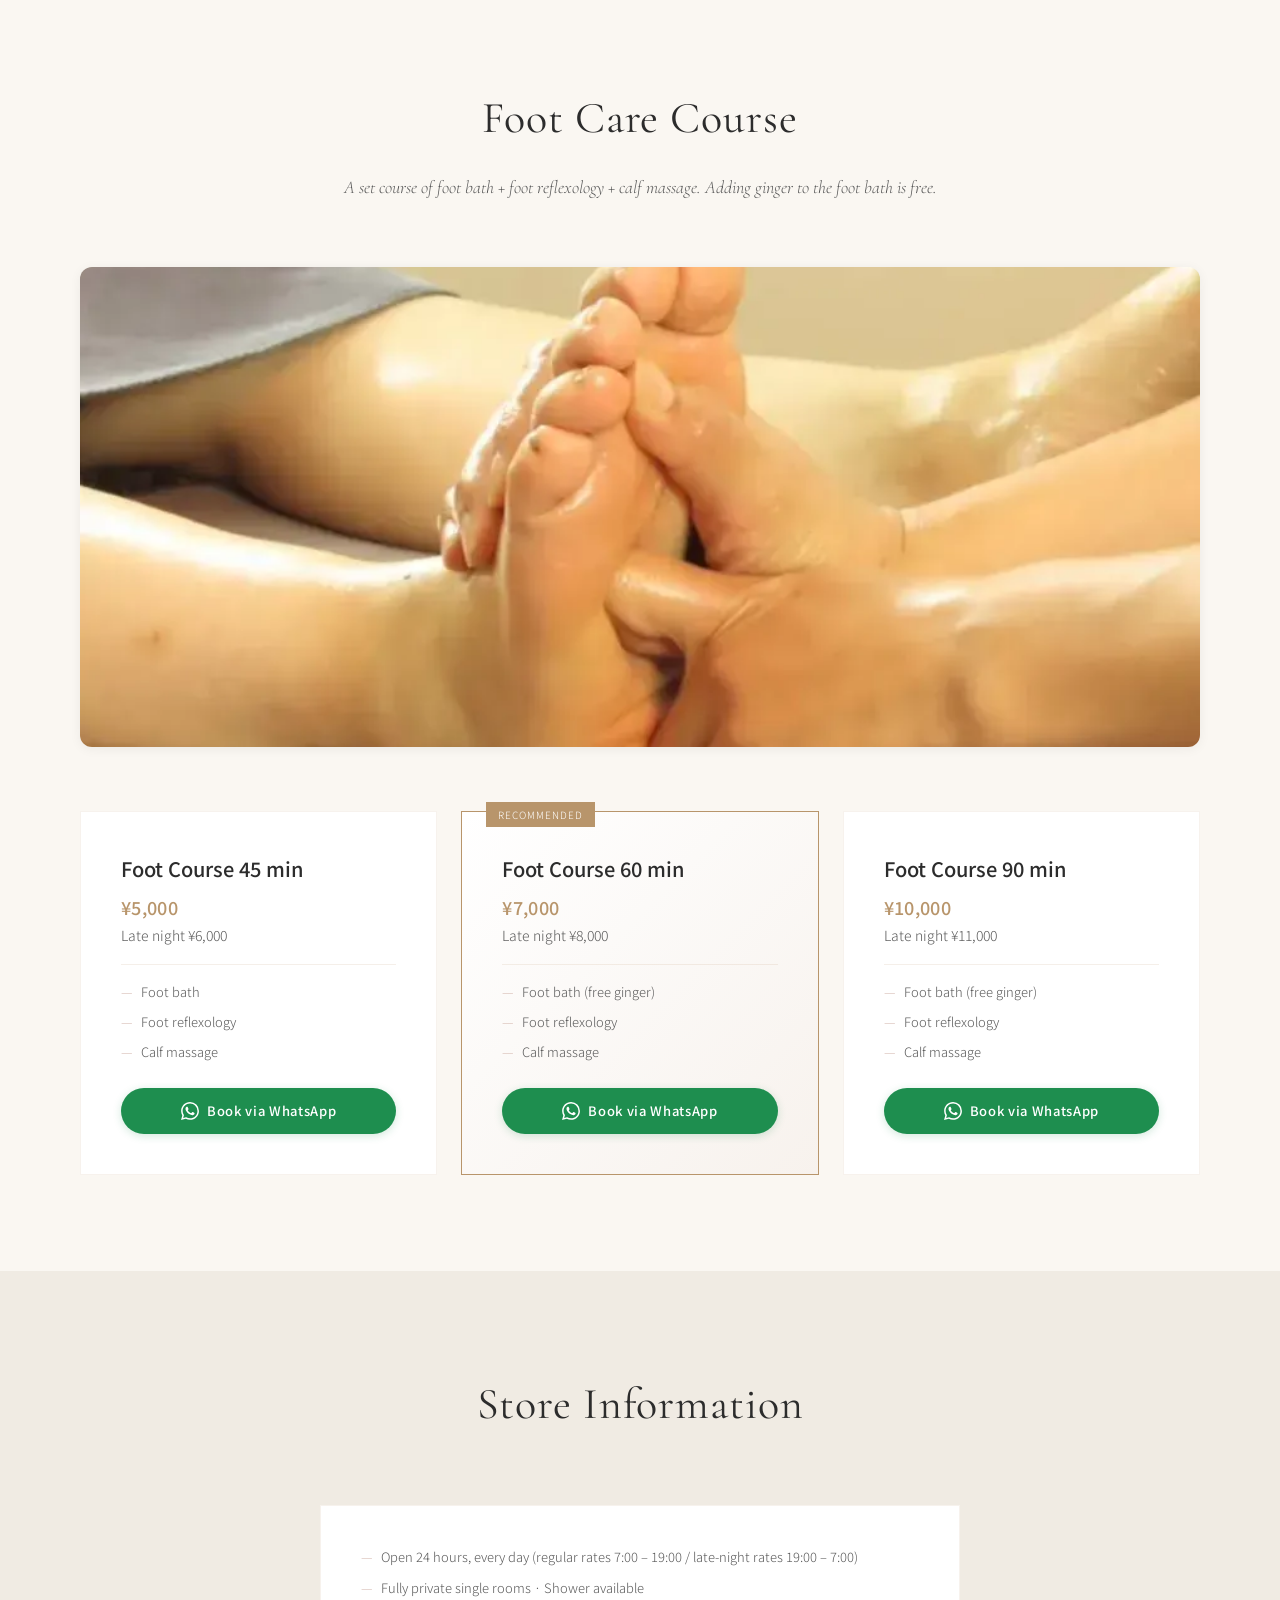
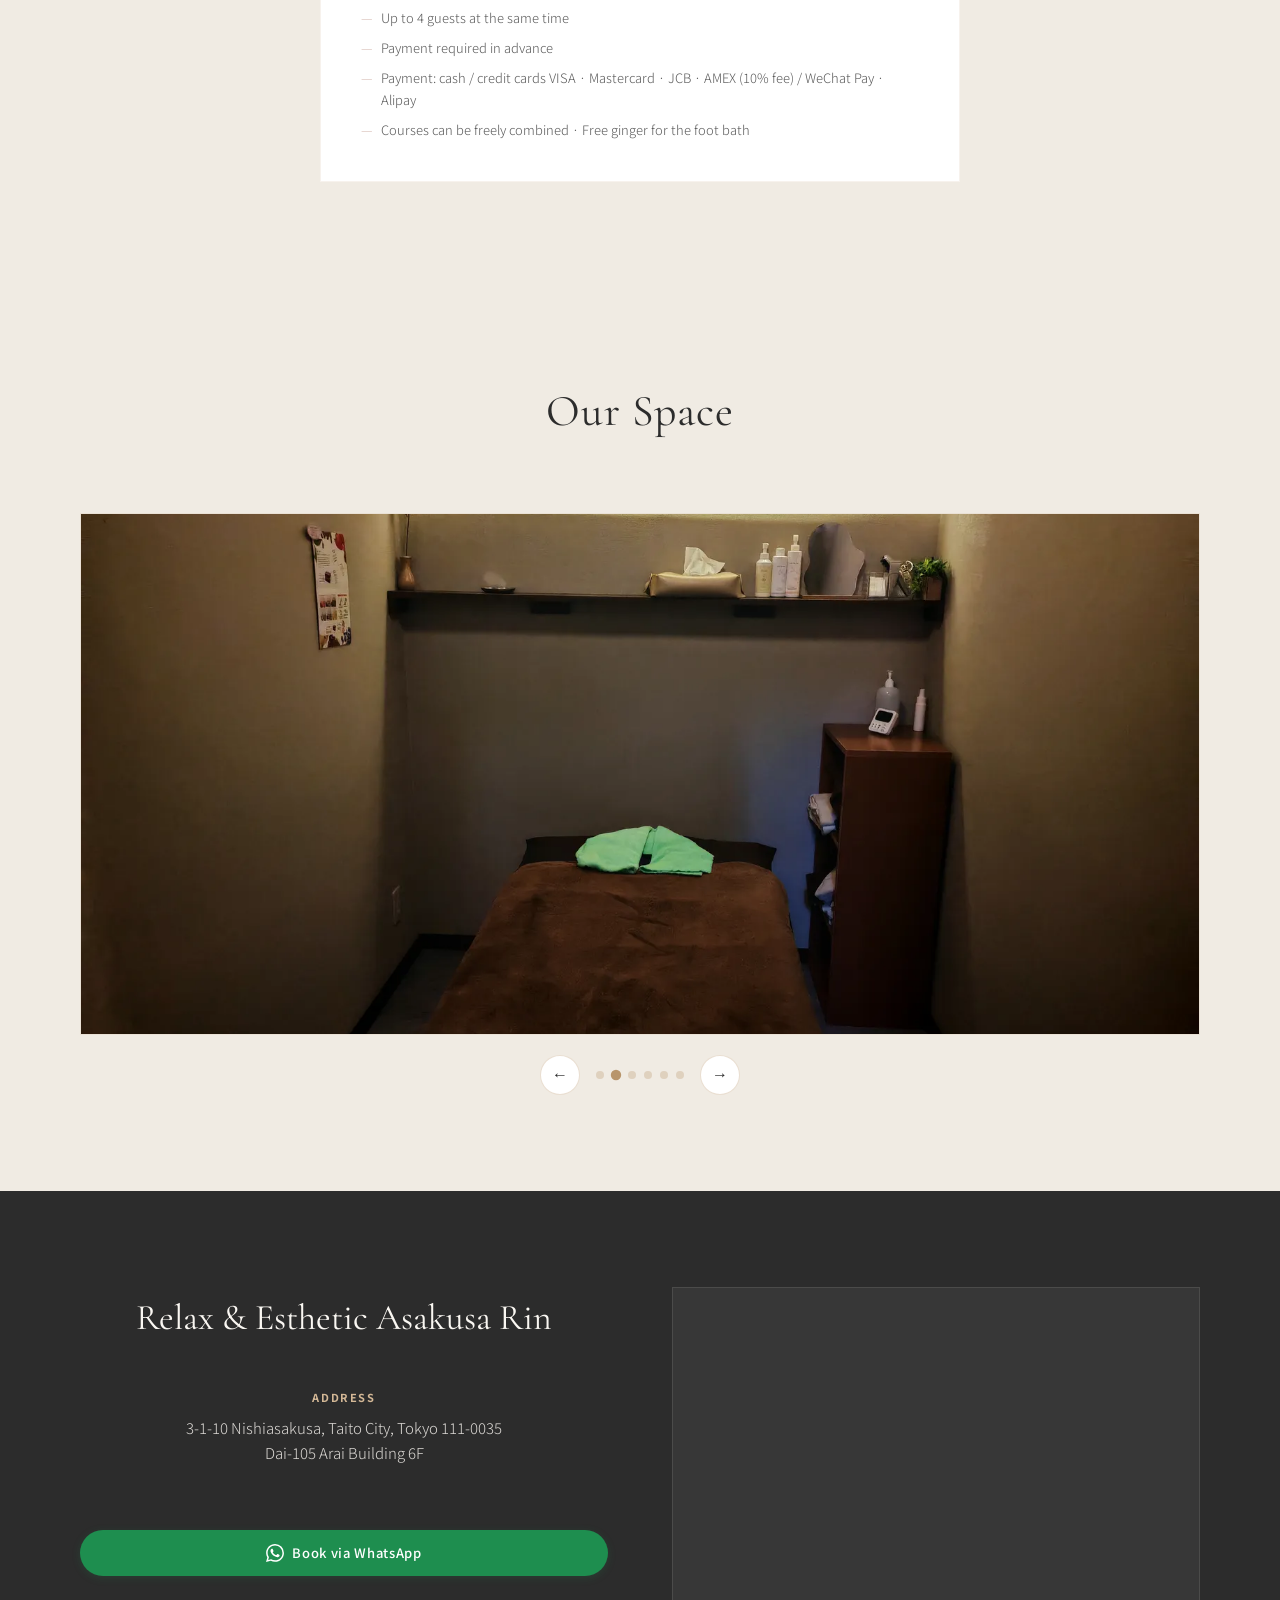
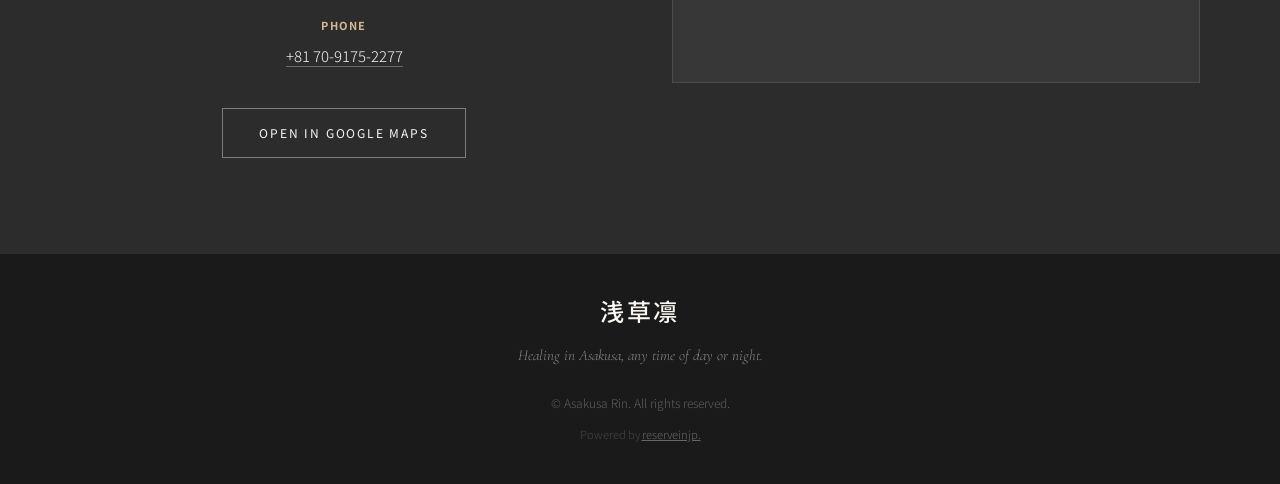
==== commit 433a4de4: "Revert to pre-photo-swap, pre-menu-rebuild state (restore original menu and images) Co-Authored-By: " ====
--- a/en/index.html
+++ b/en/index.html
@@ -3,7 +3,7 @@
 <head>
   <meta charset="UTF-8">
   <meta name="viewport" content="width=device-width, initial-scale=1.0">
-  <meta name="description" content="Relax &amp; Esthetic Asakusa Rin — 24-hour relaxation salon in Asakusa, Tokyo. Shiatsu, bubble body wash, body scrub &amp; aroma lymphatic massage. Private rooms, shower available.">
+  <meta name="description" content="Relax &amp; Esthetic Asakusa Rin — 24-hour relaxation salon in Asakusa, Tokyo. Shiatsu, lymphatic oil massage &amp; foot care. Private rooms, shower available.">
   <title>Asakusa Rin | 24-Hour Relaxation Salon in Asakusa, Tokyo</title>
   <link rel="preconnect" href="https://fonts.googleapis.com">
   <link rel="preconnect" href="https://fonts.gstatic.com" crossorigin>
@@ -21,8 +21,8 @@
       <div class="nav-menu">
         <ul class="nav-links">
           <li><a href="#shiatsu">Shiatsu</a></li>
-          <li><a href="#wash">Wash &amp; Scrub</a></li>
-          <li><a href="#popular">Courses</a></li>
+          <li><a href="#oil">Oil</a></li>
+          <li><a href="#foot">Foot Care</a></li>
           <li><a href="#info">Info</a></li>
           <li><a href="#visit">Access</a></li>
         </ul>
@@ -44,7 +44,7 @@
       <div class="hero-content container">
         <p class="hero-tag">Asakusa, Tokyo | Open 24 Hours</p>
         <h1>Healing in Asakusa,<br>any time of day or night.</h1>
-        <p class="hero-sub">Shiatsu, bubble body wash, body scrub &amp; aroma lymphatic massage. Melt away the fatigue of travel and everyday life in a fully private room.</p>
+        <p class="hero-sub">Shiatsu, lymphatic oil massage &amp; foot care. Melt away the fatigue of travel and everyday life in a fully private room.</p>
         <div class="hero-cta">
           <a href="#shiatsu" class="btn btn-primary">View Courses</a>
           <a href="../booking.html" class="btn btn-whatsapp">
@@ -54,8 +54,8 @@
         </div>
         <div class="hero-quick-nav">
           <a href="#shiatsu" class="hero-nav-pill">Shiatsu</a>
-          <a href="#wash" class="hero-nav-pill">Wash &amp; Scrub</a>
-          <a href="#popular" class="hero-nav-pill">Courses</a>
+          <a href="#oil" class="hero-nav-pill">Oil</a>
+          <a href="#foot" class="hero-nav-pill">Foot Care</a>
           <a href="#visit" class="hero-nav-pill">Access</a>
         </div>
       </div>
@@ -70,7 +70,7 @@
         <div class="intro-text">
           <h2>Reset your body and mind<br>in the heart of Asakusa</h2>
           <p>Asakusa Rin is a relaxation salon open 24 hours a day, 365 days a year. All treatments are given in fully private rooms, and a shower is available. Drop by between sightseeing stops — or in the middle of the night.</p>
-          <p class="intro-jp">Payment is required in advance.</p>
+          <p class="intro-jp">Payment in advance. Courses can be freely combined.</p>
         </div>
         <div class="intro-features">
           <div class="intro-promo-image">
@@ -89,136 +89,222 @@
         <div class="service-photo">
           <img src="../assets/images/service-shiatsu.webp" alt="Asakusa Rin shiatsu massage" loading="lazy">
         </div>
-          <article class="service-card service-card-wide">
-            <div class="service-card-header">
-              <h3>Shiatsu Massage</h3>
-            </div>
-            <p class="service-desc">From a focused quick session to an unhurried full-body course.</p>
-            <div class="price-list">
-              <a href="../booking.html?service=Shiatsu%2030%20min"><span>30 min</span><span class="amount">¥4,000</span></a>
-              <a href="../booking.html?service=Shiatsu%2060%20min"><span>60 min</span><span class="amount">¥8,000</span></a>
-            </div>
-            <a href="../booking.html" class="btn-booking">
-              <svg viewBox="0 0 24 24" width="18" height="18"><path d="M17.472 14.382c-.297-.149-1.758-.867-2.03-.967-.273-.099-.471-.148-.67.15-.197.297-.767.966-.94 1.164-.173.199-.347.223-.644.075-.297-.15-1.255-.463-2.39-1.475-.884-.788-1.48-1.761-1.653-2.059-.173-.297-.018-.458.13-.606.134-.133.298-.347.446-.52.149-.174.198-.298.298-.497.099-.198.05-.371-.025-.52-.075-.149-.669-1.612-.916-2.207-.242-.579-.487-.5-.669-.51-.173-.008-.371-.01-.57-.01-.198 0-.52.074-.792.372-.272.297-1.04 1.016-1.04 2.479 0 1.462 1.065 2.875 1.213 3.074.149.198 2.096 3.2 5.077 4.487.709.306 1.262.489 1.694.625.712.227 1.36.195 1.871.118.571-.085 1.758-.719 2.006-1.413.248-.694.248-1.289.173-1.413-.074-.124-.272-.198-.57-.347m-5.421 7.403h-.004a9.87 9.87 0 01-5.031-1.378l-.361-.214-3.741.982.998-3.648-.235-.374a9.86 9.86 0 01-1.51-5.26c.001-5.45 4.436-9.884 9.888-9.884 2.64 0 5.122 1.03 6.988 2.898a9.825 9.825 0 012.893 6.994c-.003 5.45-4.437 9.884-9.885 9.884m8.413-18.297A11.815 11.815 0 0012.05 0C5.495 0 .16 5.335.157 11.892c0 2.096.547 4.142 1.588 5.945L.057 24l6.305-1.654a11.882 11.882 0 005.683 1.448h.005c6.554 0 11.89-5.335 11.893-11.893a11.821 11.821 0 00-3.48-8.413Z" fill="currentColor"/></svg>
-              Book via WhatsApp
-            </a>
-          </article>
-      </div>
-    </section>
-
-    <section class="services section section-alt" id="wash">
-      <div class="container">
-        <header class="section-header">
-          <h2>Body Wash &amp; Scrub</h2>
-          <p class="section-sub">Bubble body wash, plus body scrub or essential-oil lymphatic massage.</p>
+        <div class="service-grid">
+          <article class="service-card">
+            <div class="service-card-header">
+              <h3>Shiatsu 30 min</h3>
+              <div class="price-group">
+                <p class="price">¥3,000</p>
+                <p class="price-sub">Late night ¥4,000</p>
+              </div>
+            </div>
+            <p class="service-desc">Focused care for tired spots in a short session.</p>
+            <a href="../booking.html?service=Shiatsu%2030%20min" class="btn-booking">
+              <svg viewBox="0 0 24 24" width="18" height="18"><path d="M17.472 14.382c-.297-.149-1.758-.867-2.03-.967-.273-.099-.471-.148-.67.15-.197.297-.767.966-.94 1.164-.173.199-.347.223-.644.075-.297-.15-1.255-.463-2.39-1.475-.884-.788-1.48-1.761-1.653-2.059-.173-.297-.018-.458.13-.606.134-.133.298-.347.446-.52.149-.174.198-.298.298-.497.099-.198.05-.371-.025-.52-.075-.149-.669-1.612-.916-2.207-.242-.579-.487-.5-.669-.51-.173-.008-.371-.01-.57-.01-.198 0-.52.074-.792.372-.272.297-1.04 1.016-1.04 2.479 0 1.462 1.065 2.875 1.213 3.074.149.198 2.096 3.2 5.077 4.487.709.306 1.262.489 1.694.625.712.227 1.36.195 1.871.118.571-.085 1.758-.719 2.006-1.413.248-.694.248-1.289.173-1.413-.074-.124-.272-.198-.57-.347m-5.421 7.403h-.004a9.87 9.87 0 01-5.031-1.378l-.361-.214-3.741.982.998-3.648-.235-.374a9.86 9.86 0 01-1.51-5.26c.001-5.45 4.436-9.884 9.888-9.884 2.64 0 5.122 1.03 6.988 2.898a9.825 9.825 0 012.893 6.994c-.003 5.45-4.437 9.884-9.885 9.884m8.413-18.297A11.815 11.815 0 0012.05 0C5.495 0 .16 5.335.157 11.892c0 2.096.547 4.142 1.588 5.945L.057 24l6.305-1.654a11.882 11.882 0 005.683 1.448h.005c6.554 0 11.89-5.335 11.893-11.893a11.821 11.821 0 00-3.48-8.413Z" fill="currentColor"/></svg>
+              Book via WhatsApp
+            </a>
+          </article>
+          <article class="service-card featured">
+            <span class="badge">Recommended</span>
+            <div class="service-card-header">
+              <h3>Shiatsu 70 min</h3>
+              <div class="price-group">
+                <p class="price">¥6,000</p>
+                <p class="price-sub">Late night ¥7,000</p>
+              </div>
+            </div>
+            <p class="service-desc">A popular course that loosens the whole body evenly.</p>
+            <a href="../booking.html?service=Shiatsu%2070%20min" class="btn-booking">
+              <svg viewBox="0 0 24 24" width="18" height="18"><path d="M17.472 14.382c-.297-.149-1.758-.867-2.03-.967-.273-.099-.471-.148-.67.15-.197.297-.767.966-.94 1.164-.173.199-.347.223-.644.075-.297-.15-1.255-.463-2.39-1.475-.884-.788-1.48-1.761-1.653-2.059-.173-.297-.018-.458.13-.606.134-.133.298-.347.446-.52.149-.174.198-.298.298-.497.099-.198.05-.371-.025-.52-.075-.149-.669-1.612-.916-2.207-.242-.579-.487-.5-.669-.51-.173-.008-.371-.01-.57-.01-.198 0-.52.074-.792.372-.272.297-1.04 1.016-1.04 2.479 0 1.462 1.065 2.875 1.213 3.074.149.198 2.096 3.2 5.077 4.487.709.306 1.262.489 1.694.625.712.227 1.36.195 1.871.118.571-.085 1.758-.719 2.006-1.413.248-.694.248-1.289.173-1.413-.074-.124-.272-.198-.57-.347m-5.421 7.403h-.004a9.87 9.87 0 01-5.031-1.378l-.361-.214-3.741.982.998-3.648-.235-.374a9.86 9.86 0 01-1.51-5.26c.001-5.45 4.436-9.884 9.888-9.884 2.64 0 5.122 1.03 6.988 2.898a9.825 9.825 0 012.893 6.994c-.003 5.45-4.437 9.884-9.885 9.884m8.413-18.297A11.815 11.815 0 0012.05 0C5.495 0 .16 5.335.157 11.892c0 2.096.547 4.142 1.588 5.945L.057 24l6.305-1.654a11.882 11.882 0 005.683 1.448h.005c6.554 0 11.89-5.335 11.893-11.893a11.821 11.821 0 00-3.48-8.413Z" fill="currentColor"/></svg>
+              Book via WhatsApp
+            </a>
+          </article>
+          <article class="service-card featured">
+            <span class="badge">Recommended</span>
+            <div class="service-card-header">
+              <h3>Shiatsu 90 min</h3>
+              <div class="price-group">
+                <p class="price">¥8,000</p>
+                <p class="price-sub">Late night ¥9,000</p>
+              </div>
+            </div>
+            <p class="service-desc">Thorough full-body care for deep relaxation.</p>
+            <a href="../booking.html?service=Shiatsu%2090%20min" class="btn-booking">
+              <svg viewBox="0 0 24 24" width="18" height="18"><path d="M17.472 14.382c-.297-.149-1.758-.867-2.03-.967-.273-.099-.471-.148-.67.15-.197.297-.767.966-.94 1.164-.173.199-.347.223-.644.075-.297-.15-1.255-.463-2.39-1.475-.884-.788-1.48-1.761-1.653-2.059-.173-.297-.018-.458.13-.606.134-.133.298-.347.446-.52.149-.174.198-.298.298-.497.099-.198.05-.371-.025-.52-.075-.149-.669-1.612-.916-2.207-.242-.579-.487-.5-.669-.51-.173-.008-.371-.01-.57-.01-.198 0-.52.074-.792.372-.272.297-1.04 1.016-1.04 2.479 0 1.462 1.065 2.875 1.213 3.074.149.198 2.096 3.2 5.077 4.487.709.306 1.262.489 1.694.625.712.227 1.36.195 1.871.118.571-.085 1.758-.719 2.006-1.413.248-.694.248-1.289.173-1.413-.074-.124-.272-.198-.57-.347m-5.421 7.403h-.004a9.87 9.87 0 01-5.031-1.378l-.361-.214-3.741.982.998-3.648-.235-.374a9.86 9.86 0 01-1.51-5.26c.001-5.45 4.436-9.884 9.888-9.884 2.64 0 5.122 1.03 6.988 2.898a9.825 9.825 0 012.893 6.994c-.003 5.45-4.437 9.884-9.885 9.884m8.413-18.297A11.815 11.815 0 0012.05 0C5.495 0 .16 5.335.157 11.892c0 2.096.547 4.142 1.588 5.945L.057 24l6.305-1.654a11.882 11.882 0 005.683 1.448h.005c6.554 0 11.89-5.335 11.893-11.893a11.821 11.821 0 00-3.48-8.413Z" fill="currentColor"/></svg>
+              Book via WhatsApp
+            </a>
+          </article>
+          <article class="service-card">
+            <div class="service-card-header">
+              <h3>Shiatsu 120 min</h3>
+              <div class="price-group">
+                <p class="price">¥10,000</p>
+                <p class="price-sub">Late night ¥11,000</p>
+              </div>
+            </div>
+            <p class="service-desc">Our longest course — complete care for whole-body fatigue.</p>
+            <a href="../booking.html?service=Shiatsu%20120%20min" class="btn-booking">
+              <svg viewBox="0 0 24 24" width="18" height="18"><path d="M17.472 14.382c-.297-.149-1.758-.867-2.03-.967-.273-.099-.471-.148-.67.15-.197.297-.767.966-.94 1.164-.173.199-.347.223-.644.075-.297-.15-1.255-.463-2.39-1.475-.884-.788-1.48-1.761-1.653-2.059-.173-.297-.018-.458.13-.606.134-.133.298-.347.446-.52.149-.174.198-.298.298-.497.099-.198.05-.371-.025-.52-.075-.149-.669-1.612-.916-2.207-.242-.579-.487-.5-.669-.51-.173-.008-.371-.01-.57-.01-.198 0-.52.074-.792.372-.272.297-1.04 1.016-1.04 2.479 0 1.462 1.065 2.875 1.213 3.074.149.198 2.096 3.2 5.077 4.487.709.306 1.262.489 1.694.625.712.227 1.36.195 1.871.118.571-.085 1.758-.719 2.006-1.413.248-.694.248-1.289.173-1.413-.074-.124-.272-.198-.57-.347m-5.421 7.403h-.004a9.87 9.87 0 01-5.031-1.378l-.361-.214-3.741.982.998-3.648-.235-.374a9.86 9.86 0 01-1.51-5.26c.001-5.45 4.436-9.884 9.888-9.884 2.64 0 5.122 1.03 6.988 2.898a9.825 9.825 0 012.893 6.994c-.003 5.45-4.437 9.884-9.885 9.884m8.413-18.297A11.815 11.815 0 0012.05 0C5.495 0 .16 5.335.157 11.892c0 2.096.547 4.142 1.588 5.945L.057 24l6.305-1.654a11.882 11.882 0 005.683 1.448h.005c6.554 0 11.89-5.335 11.893-11.893a11.821 11.821 0 00-3.48-8.413Z" fill="currentColor"/></svg>
+              Book via WhatsApp
+            </a>
+          </article>
+        </div>
+      </div>
+    </section>
+
+    <section class="services section section-alt" id="oil">
+      <div class="container">
+        <header class="section-header">
+          <h2>Lymphatic Oil Massage</h2>
+          <p class="section-sub">An oil treatment that follows the flow of your lymph to flush away waste and swelling.</p>
         </header>
         <div class="service-photo">
-          <img src="../assets/images/service-oil.webp" alt="Asakusa Rin aroma lymphatic massage" loading="lazy">
-        </div>
-        <div class="service-grid service-grid-2">
-          <article class="service-card">
-            <div class="service-card-header">
-              <h3>Bubble Body Wash</h3>
-            </div>
-            <p class="service-desc">A gentle full-body wash with fine, silky foam.</p>
-            <div class="price-list">
-              <a href="../booking.html?service=Bubble%20Body%20Wash%2030%20min"><span>30 min</span><span class="amount">¥5,000</span></a>
-            </div>
-            <a href="../booking.html" class="btn-booking">
-              <svg viewBox="0 0 24 24" width="18" height="18"><path d="M17.472 14.382c-.297-.149-1.758-.867-2.03-.967-.273-.099-.471-.148-.67.15-.197.297-.767.966-.94 1.164-.173.199-.347.223-.644.075-.297-.15-1.255-.463-2.39-1.475-.884-.788-1.48-1.761-1.653-2.059-.173-.297-.018-.458.13-.606.134-.133.298-.347.446-.52.149-.174.198-.298.298-.497.099-.198.05-.371-.025-.52-.075-.149-.669-1.612-.916-2.207-.242-.579-.487-.5-.669-.51-.173-.008-.371-.01-.57-.01-.198 0-.52.074-.792.372-.272.297-1.04 1.016-1.04 2.479 0 1.462 1.065 2.875 1.213 3.074.149.198 2.096 3.2 5.077 4.487.709.306 1.262.489 1.694.625.712.227 1.36.195 1.871.118.571-.085 1.758-.719 2.006-1.413.248-.694.248-1.289.173-1.413-.074-.124-.272-.198-.57-.347m-5.421 7.403h-.004a9.87 9.87 0 01-5.031-1.378l-.361-.214-3.741.982.998-3.648-.235-.374a9.86 9.86 0 01-1.51-5.26c.001-5.45 4.436-9.884 9.888-9.884 2.64 0 5.122 1.03 6.988 2.898a9.825 9.825 0 012.893 6.994c-.003 5.45-4.437 9.884-9.885 9.884m8.413-18.297A11.815 11.815 0 0012.05 0C5.495 0 .16 5.335.157 11.892c0 2.096.547 4.142 1.588 5.945L.057 24l6.305-1.654a11.882 11.882 0 005.683 1.448h.005c6.554 0 11.89-5.335 11.893-11.893a11.821 11.821 0 00-3.48-8.413Z" fill="currentColor"/></svg>
-              Book via WhatsApp
-            </a>
-          </article>
-          <article class="service-card">
-            <div class="service-card-header">
-              <h3>Body Scrub or Aroma Lymphatic</h3>
-            </div>
-            <p class="service-desc">Choose a body scrub or an aroma lymphatic oil massage.</p>
-            <div class="price-list">
-              <a href="../booking.html?service=Body%20Scrub%20or%20Aroma%20Lymphatic%2030%20min"><span>30 min</span><span class="amount">¥5,500</span></a>
-              <a href="../booking.html?service=Body%20Scrub%20or%20Aroma%20Lymphatic%2040%20min"><span>40 min</span><span class="amount">¥6,600</span></a>
-              <a href="../booking.html?service=Body%20Scrub%20or%20Aroma%20Lymphatic%2060%20min"><span>60 min</span><span class="amount">¥8,800</span></a>
-            </div>
-            <a href="../booking.html" class="btn-booking">
-              <svg viewBox="0 0 24 24" width="18" height="18"><path d="M17.472 14.382c-.297-.149-1.758-.867-2.03-.967-.273-.099-.471-.148-.67.15-.197.297-.767.966-.94 1.164-.173.199-.347.223-.644.075-.297-.15-1.255-.463-2.39-1.475-.884-.788-1.48-1.761-1.653-2.059-.173-.297-.018-.458.13-.606.134-.133.298-.347.446-.52.149-.174.198-.298.298-.497.099-.198.05-.371-.025-.52-.075-.149-.669-1.612-.916-2.207-.242-.579-.487-.5-.669-.51-.173-.008-.371-.01-.57-.01-.198 0-.52.074-.792.372-.272.297-1.04 1.016-1.04 2.479 0 1.462 1.065 2.875 1.213 3.074.149.198 2.096 3.2 5.077 4.487.709.306 1.262.489 1.694.625.712.227 1.36.195 1.871.118.571-.085 1.758-.719 2.006-1.413.248-.694.248-1.289.173-1.413-.074-.124-.272-.198-.57-.347m-5.421 7.403h-.004a9.87 9.87 0 01-5.031-1.378l-.361-.214-3.741.982.998-3.648-.235-.374a9.86 9.86 0 01-1.51-5.26c.001-5.45 4.436-9.884 9.888-9.884 2.64 0 5.122 1.03 6.988 2.898a9.825 9.825 0 012.893 6.994c-.003 5.45-4.437 9.884-9.885 9.884m8.413-18.297A11.815 11.815 0 0012.05 0C5.495 0 .16 5.335.157 11.892c0 2.096.547 4.142 1.588 5.945L.057 24l6.305-1.654a11.882 11.882 0 005.683 1.448h.005c6.554 0 11.89-5.335 11.893-11.893a11.821 11.821 0 00-3.48-8.413Z" fill="currentColor"/></svg>
-              Book via WhatsApp
-            </a>
-          </article>
-        </div>
-      </div>
-    </section>
-
-    <section class="services section" id="popular">
-      <div class="container">
-        <header class="section-header">
-          <h2>Popular Course</h2>
-          <p class="section-sub">Bubble body wash or body scrub + aroma lymphatic massage + shower.</p>
-        </header>
-          <article class="service-card service-card-wide">
-            <div class="service-card-header">
-              <h3>Popular Course</h3>
+          <img src="../assets/images/service-oil.webp" alt="Asakusa Rin lymphatic oil massage" loading="lazy">
+        </div>
+        <div class="service-grid">
+          <article class="service-card">
+            <div class="service-card-header">
+              <h3>Oil 30 min</h3>
+              <div class="price-group">
+                <p class="price">¥4,000</p>
+                <p class="price-sub">Late night ¥5,000</p>
+              </div>
+            </div>
+            <p class="service-desc">A focused treatment for the areas that need it most.</p>
+            <a href="../booking.html?service=Lymphatic%20Oil%2030%20min" class="btn-booking">
+              <svg viewBox="0 0 24 24" width="18" height="18"><path d="M17.472 14.382c-.297-.149-1.758-.867-2.03-.967-.273-.099-.471-.148-.67.15-.197.297-.767.966-.94 1.164-.173.199-.347.223-.644.075-.297-.15-1.255-.463-2.39-1.475-.884-.788-1.48-1.761-1.653-2.059-.173-.297-.018-.458.13-.606.134-.133.298-.347.446-.52.149-.174.198-.298.298-.497.099-.198.05-.371-.025-.52-.075-.149-.669-1.612-.916-2.207-.242-.579-.487-.5-.669-.51-.173-.008-.371-.01-.57-.01-.198 0-.52.074-.792.372-.272.297-1.04 1.016-1.04 2.479 0 1.462 1.065 2.875 1.213 3.074.149.198 2.096 3.2 5.077 4.487.709.306 1.262.489 1.694.625.712.227 1.36.195 1.871.118.571-.085 1.758-.719 2.006-1.413.248-.694.248-1.289.173-1.413-.074-.124-.272-.198-.57-.347m-5.421 7.403h-.004a9.87 9.87 0 01-5.031-1.378l-.361-.214-3.741.982.998-3.648-.235-.374a9.86 9.86 0 01-1.51-5.26c.001-5.45 4.436-9.884 9.888-9.884 2.64 0 5.122 1.03 6.988 2.898a9.825 9.825 0 012.893 6.994c-.003 5.45-4.437 9.884-9.885 9.884m8.413-18.297A11.815 11.815 0 0012.05 0C5.495 0 .16 5.335.157 11.892c0 2.096.547 4.142 1.588 5.945L.057 24l6.305-1.654a11.882 11.882 0 005.683 1.448h.005c6.554 0 11.89-5.335 11.893-11.893a11.821 11.821 0 00-3.48-8.413Z" fill="currentColor"/></svg>
+              Book via WhatsApp
+            </a>
+          </article>
+          <article class="service-card">
+            <div class="service-card-header">
+              <h3>Oil 60 min</h3>
+              <div class="price-group">
+                <p class="price">¥8,000</p>
+                <p class="price-sub">Late night ¥9,000</p>
+              </div>
+            </div>
+            <p class="service-desc">Balanced lymphatic drainage for the whole body.</p>
+            <a href="../booking.html?service=Lymphatic%20Oil%2060%20min" class="btn-booking">
+              <svg viewBox="0 0 24 24" width="18" height="18"><path d="M17.472 14.382c-.297-.149-1.758-.867-2.03-.967-.273-.099-.471-.148-.67.15-.197.297-.767.966-.94 1.164-.173.199-.347.223-.644.075-.297-.15-1.255-.463-2.39-1.475-.884-.788-1.48-1.761-1.653-2.059-.173-.297-.018-.458.13-.606.134-.133.298-.347.446-.52.149-.174.198-.298.298-.497.099-.198.05-.371-.025-.52-.075-.149-.669-1.612-.916-2.207-.242-.579-.487-.5-.669-.51-.173-.008-.371-.01-.57-.01-.198 0-.52.074-.792.372-.272.297-1.04 1.016-1.04 2.479 0 1.462 1.065 2.875 1.213 3.074.149.198 2.096 3.2 5.077 4.487.709.306 1.262.489 1.694.625.712.227 1.36.195 1.871.118.571-.085 1.758-.719 2.006-1.413.248-.694.248-1.289.173-1.413-.074-.124-.272-.198-.57-.347m-5.421 7.403h-.004a9.87 9.87 0 01-5.031-1.378l-.361-.214-3.741.982.998-3.648-.235-.374a9.86 9.86 0 01-1.51-5.26c.001-5.45 4.436-9.884 9.888-9.884 2.64 0 5.122 1.03 6.988 2.898a9.825 9.825 0 012.893 6.994c-.003 5.45-4.437 9.884-9.885 9.884m8.413-18.297A11.815 11.815 0 0012.05 0C5.495 0 .16 5.335.157 11.892c0 2.096.547 4.142 1.588 5.945L.057 24l6.305-1.654a11.882 11.882 0 005.683 1.448h.005c6.554 0 11.89-5.335 11.893-11.893a11.821 11.821 0 00-3.48-8.413Z" fill="currentColor"/></svg>
+              Book via WhatsApp
+            </a>
+          </article>
+          <article class="service-card featured">
+            <span class="badge">Recommended</span>
+            <div class="service-card-header">
+              <h3>Oil 90 min</h3>
+              <div class="price-group">
+                <p class="price">¥11,000</p>
+                <p class="price-sub">Late night ¥12,000</p>
+              </div>
+            </div>
+            <p class="service-desc">Our most popular course — the whole body, unhurried.</p>
+            <a href="../booking.html?service=Lymphatic%20Oil%2090%20min" class="btn-booking">
+              <svg viewBox="0 0 24 24" width="18" height="18"><path d="M17.472 14.382c-.297-.149-1.758-.867-2.03-.967-.273-.099-.471-.148-.67.15-.197.297-.767.966-.94 1.164-.173.199-.347.223-.644.075-.297-.15-1.255-.463-2.39-1.475-.884-.788-1.48-1.761-1.653-2.059-.173-.297-.018-.458.13-.606.134-.133.298-.347.446-.52.149-.174.198-.298.298-.497.099-.198.05-.371-.025-.52-.075-.149-.669-1.612-.916-2.207-.242-.579-.487-.5-.669-.51-.173-.008-.371-.01-.57-.01-.198 0-.52.074-.792.372-.272.297-1.04 1.016-1.04 2.479 0 1.462 1.065 2.875 1.213 3.074.149.198 2.096 3.2 5.077 4.487.709.306 1.262.489 1.694.625.712.227 1.36.195 1.871.118.571-.085 1.758-.719 2.006-1.413.248-.694.248-1.289.173-1.413-.074-.124-.272-.198-.57-.347m-5.421 7.403h-.004a9.87 9.87 0 01-5.031-1.378l-.361-.214-3.741.982.998-3.648-.235-.374a9.86 9.86 0 01-1.51-5.26c.001-5.45 4.436-9.884 9.888-9.884 2.64 0 5.122 1.03 6.988 2.898a9.825 9.825 0 012.893 6.994c-.003 5.45-4.437 9.884-9.885 9.884m8.413-18.297A11.815 11.815 0 0012.05 0C5.495 0 .16 5.335.157 11.892c0 2.096.547 4.142 1.588 5.945L.057 24l6.305-1.654a11.882 11.882 0 005.683 1.448h.005c6.554 0 11.89-5.335 11.893-11.893a11.821 11.821 0 00-3.48-8.413Z" fill="currentColor"/></svg>
+              Book via WhatsApp
+            </a>
+          </article>
+          <article class="service-card">
+            <div class="service-card-header">
+              <h3>Oil 120 min</h3>
+              <div class="price-group">
+                <p class="price">¥14,000</p>
+                <p class="price-sub">Late night ¥17,000</p>
+              </div>
+            </div>
+            <p class="service-desc">A luxurious long course for the ultimate relaxation.</p>
+            <a href="../booking.html?service=Lymphatic%20Oil%20120%20min" class="btn-booking">
+              <svg viewBox="0 0 24 24" width="18" height="18"><path d="M17.472 14.382c-.297-.149-1.758-.867-2.03-.967-.273-.099-.471-.148-.67.15-.197.297-.767.966-.94 1.164-.173.199-.347.223-.644.075-.297-.15-1.255-.463-2.39-1.475-.884-.788-1.48-1.761-1.653-2.059-.173-.297-.018-.458.13-.606.134-.133.298-.347.446-.52.149-.174.198-.298.298-.497.099-.198.05-.371-.025-.52-.075-.149-.669-1.612-.916-2.207-.242-.579-.487-.5-.669-.51-.173-.008-.371-.01-.57-.01-.198 0-.52.074-.792.372-.272.297-1.04 1.016-1.04 2.479 0 1.462 1.065 2.875 1.213 3.074.149.198 2.096 3.2 5.077 4.487.709.306 1.262.489 1.694.625.712.227 1.36.195 1.871.118.571-.085 1.758-.719 2.006-1.413.248-.694.248-1.289.173-1.413-.074-.124-.272-.198-.57-.347m-5.421 7.403h-.004a9.87 9.87 0 01-5.031-1.378l-.361-.214-3.741.982.998-3.648-.235-.374a9.86 9.86 0 01-1.51-5.26c.001-5.45 4.436-9.884 9.888-9.884 2.64 0 5.122 1.03 6.988 2.898a9.825 9.825 0 012.893 6.994c-.003 5.45-4.437 9.884-9.885 9.884m8.413-18.297A11.815 11.815 0 0012.05 0C5.495 0 .16 5.335.157 11.892c0 2.096.547 4.142 1.588 5.945L.057 24l6.305-1.654a11.882 11.882 0 005.683 1.448h.005c6.554 0 11.89-5.335 11.893-11.893a11.821 11.821 0 00-3.48-8.413Z" fill="currentColor"/></svg>
+              Book via WhatsApp
+            </a>
+          </article>
+        </div>
+      </div>
+    </section>
+
+    <section class="services section" id="foot">
+      <div class="container">
+        <header class="section-header">
+          <h2>Foot Care Course</h2>
+          <p class="section-sub">A set course of foot bath + foot reflexology + calf massage. Adding ginger to the foot bath is free.</p>
+        </header>
+        <div class="service-photo">
+          <img src="../assets/images/service-foot.webp" alt="Asakusa Rin foot reflexology" loading="lazy">
+        </div>
+        <div class="service-grid">
+          <article class="service-card">
+            <div class="service-card-header">
+              <h3>Foot Course 45 min</h3>
+              <div class="price-group">
+                <p class="price">¥5,000</p>
+                <p class="price-sub">Late night ¥6,000</p>
+              </div>
             </div>
             <ul class="includes">
-              <li>Bubble body wash or body scrub</li>
-              <li>Aroma lymphatic massage</li>
-              <li>Shower</li>
+              <li>Foot bath</li>
+              <li>Foot reflexology</li>
+              <li>Calf massage</li>
             </ul>
-            <div class="price-list">
-              <a href="../booking.html?service=Popular%20Course%2060%20min"><span>60 min</span><span class="amount">¥12,000</span></a>
-              <a href="../booking.html?service=Popular%20Course%2090%20min"><span>90 min</span><span class="amount">¥17,000</span></a>
-              <a href="../booking.html?service=Popular%20Course%20120%20min"><span>120 min</span><span class="amount">¥23,000</span></a>
-            </div>
-            <a href="../booking.html" class="btn-booking">
-              <svg viewBox="0 0 24 24" width="18" height="18"><path d="M17.472 14.382c-.297-.149-1.758-.867-2.03-.967-.273-.099-.471-.148-.67.15-.197.297-.767.966-.94 1.164-.173.199-.347.223-.644.075-.297-.15-1.255-.463-2.39-1.475-.884-.788-1.48-1.761-1.653-2.059-.173-.297-.018-.458.13-.606.134-.133.298-.347.446-.52.149-.174.198-.298.298-.497.099-.198.05-.371-.025-.52-.075-.149-.669-1.612-.916-2.207-.242-.579-.487-.5-.669-.51-.173-.008-.371-.01-.57-.01-.198 0-.52.074-.792.372-.272.297-1.04 1.016-1.04 2.479 0 1.462 1.065 2.875 1.213 3.074.149.198 2.096 3.2 5.077 4.487.709.306 1.262.489 1.694.625.712.227 1.36.195 1.871.118.571-.085 1.758-.719 2.006-1.413.248-.694.248-1.289.173-1.413-.074-.124-.272-.198-.57-.347m-5.421 7.403h-.004a9.87 9.87 0 01-5.031-1.378l-.361-.214-3.741.982.998-3.648-.235-.374a9.86 9.86 0 01-1.51-5.26c.001-5.45 4.436-9.884 9.888-9.884 2.64 0 5.122 1.03 6.988 2.898a9.825 9.825 0 012.893 6.994c-.003 5.45-4.437 9.884-9.885 9.884m8.413-18.297A11.815 11.815 0 0012.05 0C5.495 0 .16 5.335.157 11.892c0 2.096.547 4.142 1.588 5.945L.057 24l6.305-1.654a11.882 11.882 0 005.683 1.448h.005c6.554 0 11.89-5.335 11.893-11.893a11.821 11.821 0 00-3.48-8.413Z" fill="currentColor"/></svg>
-              Book via WhatsApp
-            </a>
-          </article>
-      </div>
-    </section>
-
-    <section class="services section section-alt" id="recommend">
-      <div class="container">
-        <header class="section-header">
-          <h2>Recommended Course</h2>
-          <p class="section-sub">Body scrub + bubble body wash + aroma lymphatic massage + shower + nail clipping.</p>
-        </header>
-          <article class="service-card service-card-wide">
-            <div class="service-card-header">
-              <h3>Recommended Course</h3>
+            <a href="../booking.html?service=Foot%20Course%2045%20min" class="btn-booking">
+              <svg viewBox="0 0 24 24" width="18" height="18"><path d="M17.472 14.382c-.297-.149-1.758-.867-2.03-.967-.273-.099-.471-.148-.67.15-.197.297-.767.966-.94 1.164-.173.199-.347.223-.644.075-.297-.15-1.255-.463-2.39-1.475-.884-.788-1.48-1.761-1.653-2.059-.173-.297-.018-.458.13-.606.134-.133.298-.347.446-.52.149-.174.198-.298.298-.497.099-.198.05-.371-.025-.52-.075-.149-.669-1.612-.916-2.207-.242-.579-.487-.5-.669-.51-.173-.008-.371-.01-.57-.01-.198 0-.52.074-.792.372-.272.297-1.04 1.016-1.04 2.479 0 1.462 1.065 2.875 1.213 3.074.149.198 2.096 3.2 5.077 4.487.709.306 1.262.489 1.694.625.712.227 1.36.195 1.871.118.571-.085 1.758-.719 2.006-1.413.248-.694.248-1.289.173-1.413-.074-.124-.272-.198-.57-.347m-5.421 7.403h-.004a9.87 9.87 0 01-5.031-1.378l-.361-.214-3.741.982.998-3.648-.235-.374a9.86 9.86 0 01-1.51-5.26c.001-5.45 4.436-9.884 9.888-9.884 2.64 0 5.122 1.03 6.988 2.898a9.825 9.825 0 012.893 6.994c-.003 5.45-4.437 9.884-9.885 9.884m8.413-18.297A11.815 11.815 0 0012.05 0C5.495 0 .16 5.335.157 11.892c0 2.096.547 4.142 1.588 5.945L.057 24l6.305-1.654a11.882 11.882 0 005.683 1.448h.005c6.554 0 11.89-5.335 11.893-11.893a11.821 11.821 0 00-3.48-8.413Z" fill="currentColor"/></svg>
+              Book via WhatsApp
+            </a>
+          </article>
+          <article class="service-card featured">
+            <span class="badge">Recommended</span>
+            <div class="service-card-header">
+              <h3>Foot Course 60 min</h3>
+              <div class="price-group">
+                <p class="price">¥7,000</p>
+                <p class="price-sub">Late night ¥8,000</p>
+              </div>
             </div>
             <ul class="includes">
-              <li>Body scrub</li>
-              <li>Bubble body wash</li>
-              <li>Aroma lymphatic massage</li>
-              <li>Shower</li>
-              <li>Nail clipping</li>
+              <li>Foot bath (free ginger)</li>
+              <li>Foot reflexology</li>
+              <li>Calf massage</li>
             </ul>
-            <div class="price-list">
-              <a href="../booking.html?service=Recommended%20Course%2040%20min"><span>40 min</span><span class="amount">¥12,000</span></a>
-              <a href="../booking.html?service=Recommended%20Course%2070%20min"><span>70 min</span><span class="amount">¥18,000</span></a>
-              <a href="../booking.html?service=Recommended%20Course%2090%20min"><span>90 min</span><span class="amount">¥22,000</span></a>
-              <a href="../booking.html?service=Recommended%20Course%20130%20min"><span>130 min</span><span class="amount">¥28,000</span></a>
-            </div>
-            <a href="../booking.html" class="btn-booking">
-              <svg viewBox="0 0 24 24" width="18" height="18"><path d="M17.472 14.382c-.297-.149-1.758-.867-2.03-.967-.273-.099-.471-.148-.67.15-.197.297-.767.966-.94 1.164-.173.199-.347.223-.644.075-.297-.15-1.255-.463-2.39-1.475-.884-.788-1.48-1.761-1.653-2.059-.173-.297-.018-.458.13-.606.134-.133.298-.347.446-.52.149-.174.198-.298.298-.497.099-.198.05-.371-.025-.52-.075-.149-.669-1.612-.916-2.207-.242-.579-.487-.5-.669-.51-.173-.008-.371-.01-.57-.01-.198 0-.52.074-.792.372-.272.297-1.04 1.016-1.04 2.479 0 1.462 1.065 2.875 1.213 3.074.149.198 2.096 3.2 5.077 4.487.709.306 1.262.489 1.694.625.712.227 1.36.195 1.871.118.571-.085 1.758-.719 2.006-1.413.248-.694.248-1.289.173-1.413-.074-.124-.272-.198-.57-.347m-5.421 7.403h-.004a9.87 9.87 0 01-5.031-1.378l-.361-.214-3.741.982.998-3.648-.235-.374a9.86 9.86 0 01-1.51-5.26c.001-5.45 4.436-9.884 9.888-9.884 2.64 0 5.122 1.03 6.988 2.898a9.825 9.825 0 012.893 6.994c-.003 5.45-4.437 9.884-9.885 9.884m8.413-18.297A11.815 11.815 0 0012.05 0C5.495 0 .16 5.335.157 11.892c0 2.096.547 4.142 1.588 5.945L.057 24l6.305-1.654a11.882 11.882 0 005.683 1.448h.005c6.554 0 11.89-5.335 11.893-11.893a11.821 11.821 0 00-3.48-8.413Z" fill="currentColor"/></svg>
-              Book via WhatsApp
-            </a>
-          </article>
-      </div>
-    </section>
-
-    <section class="services section" id="info">
+            <a href="../booking.html?service=Foot%20Course%2060%20min" class="btn-booking">
+              <svg viewBox="0 0 24 24" width="18" height="18"><path d="M17.472 14.382c-.297-.149-1.758-.867-2.03-.967-.273-.099-.471-.148-.67.15-.197.297-.767.966-.94 1.164-.173.199-.347.223-.644.075-.297-.15-1.255-.463-2.39-1.475-.884-.788-1.48-1.761-1.653-2.059-.173-.297-.018-.458.13-.606.134-.133.298-.347.446-.52.149-.174.198-.298.298-.497.099-.198.05-.371-.025-.52-.075-.149-.669-1.612-.916-2.207-.242-.579-.487-.5-.669-.51-.173-.008-.371-.01-.57-.01-.198 0-.52.074-.792.372-.272.297-1.04 1.016-1.04 2.479 0 1.462 1.065 2.875 1.213 3.074.149.198 2.096 3.2 5.077 4.487.709.306 1.262.489 1.694.625.712.227 1.36.195 1.871.118.571-.085 1.758-.719 2.006-1.413.248-.694.248-1.289.173-1.413-.074-.124-.272-.198-.57-.347m-5.421 7.403h-.004a9.87 9.87 0 01-5.031-1.378l-.361-.214-3.741.982.998-3.648-.235-.374a9.86 9.86 0 01-1.51-5.26c.001-5.45 4.436-9.884 9.888-9.884 2.64 0 5.122 1.03 6.988 2.898a9.825 9.825 0 012.893 6.994c-.003 5.45-4.437 9.884-9.885 9.884m8.413-18.297A11.815 11.815 0 0012.05 0C5.495 0 .16 5.335.157 11.892c0 2.096.547 4.142 1.588 5.945L.057 24l6.305-1.654a11.882 11.882 0 005.683 1.448h.005c6.554 0 11.89-5.335 11.893-11.893a11.821 11.821 0 00-3.48-8.413Z" fill="currentColor"/></svg>
+              Book via WhatsApp
+            </a>
+          </article>
+          <article class="service-card">
+            <div class="service-card-header">
+              <h3>Foot Course 90 min</h3>
+              <div class="price-group">
+                <p class="price">¥10,000</p>
+                <p class="price-sub">Late night ¥11,000</p>
+              </div>
+            </div>
+            <ul class="includes">
+              <li>Foot bath (free ginger)</li>
+              <li>Foot reflexology</li>
+              <li>Calf massage</li>
+            </ul>
+            <a href="../booking.html?service=Foot%20Course%2090%20min" class="btn-booking">
+              <svg viewBox="0 0 24 24" width="18" height="18"><path d="M17.472 14.382c-.297-.149-1.758-.867-2.03-.967-.273-.099-.471-.148-.67.15-.197.297-.767.966-.94 1.164-.173.199-.347.223-.644.075-.297-.15-1.255-.463-2.39-1.475-.884-.788-1.48-1.761-1.653-2.059-.173-.297-.018-.458.13-.606.134-.133.298-.347.446-.52.149-.174.198-.298.298-.497.099-.198.05-.371-.025-.52-.075-.149-.669-1.612-.916-2.207-.242-.579-.487-.5-.669-.51-.173-.008-.371-.01-.57-.01-.198 0-.52.074-.792.372-.272.297-1.04 1.016-1.04 2.479 0 1.462 1.065 2.875 1.213 3.074.149.198 2.096 3.2 5.077 4.487.709.306 1.262.489 1.694.625.712.227 1.36.195 1.871.118.571-.085 1.758-.719 2.006-1.413.248-.694.248-1.289.173-1.413-.074-.124-.272-.198-.57-.347m-5.421 7.403h-.004a9.87 9.87 0 01-5.031-1.378l-.361-.214-3.741.982.998-3.648-.235-.374a9.86 9.86 0 01-1.51-5.26c.001-5.45 4.436-9.884 9.888-9.884 2.64 0 5.122 1.03 6.988 2.898a9.825 9.825 0 012.893 6.994c-.003 5.45-4.437 9.884-9.885 9.884m8.413-18.297A11.815 11.815 0 0012.05 0C5.495 0 .16 5.335.157 11.892c0 2.096.547 4.142 1.588 5.945L.057 24l6.305-1.654a11.882 11.882 0 005.683 1.448h.005c6.554 0 11.89-5.335 11.893-11.893a11.821 11.821 0 00-3.48-8.413Z" fill="currentColor"/></svg>
+              Book via WhatsApp
+            </a>
+          </article>
+        </div>
+      </div>
+    </section>
+
+    <section class="services section section-alt" id="info">
       <div class="container">
         <header class="section-header">
           <h2>Store Information</h2>
         </header>
         <article class="service-card service-card-wide">
           <ul class="includes">
-            <li>Open 24 hours, every day</li>
+            <li>Open 24 hours, every day (regular rates 7:00 – 19:00 / late-night rates 19:00 – 7:00)</li>
             <li>Fully private single rooms · Shower available</li>
             <li>Up to 4 guests at the same time</li>
             <li>Payment required in advance</li>
             <li>Payment: cash / credit cards VISA · Mastercard · JCB · AMEX (10% fee) / WeChat Pay · Alipay</li>
+            <li>Courses can be freely combined · Free ginger for the foot bath</li>
           </ul>
         </article>
       </div>
@@ -238,10 +324,7 @@
               <img src="../assets/images/interior-01.webp" alt="Asakusa Rin treatment room" loading="lazy">
             </div>
             <div class="env-carousel-slide">
-              <img src="../assets/images/interior-08.webp" alt="Asakusa Rin treatment room" loading="lazy">
-            </div>
-            <div class="env-carousel-slide">
-              <img src="../assets/images/interior-09.webp" alt="Asakusa Rin seating area" loading="lazy">
+              <img src="../assets/images/interior-02.webp" alt="Asakusa Rin private room" loading="lazy">
             </div>
             <div class="env-carousel-slide">
               <img src="../assets/images/interior-03.webp" alt="Asakusa Rin waiting space" loading="lazy">
--- a/styles.css
+++ b/styles.css
@@ -793,34 +793,6 @@
 .service-card-wide {
   max-width: 640px;
   margin-inline: auto;
-}
-
-.price-list {
-  border-top: 1px solid rgba(184, 149, 107, 0.25);
-  margin-bottom: var(--space-md);
-}
-
-.price-list a {
-  display: flex;
-  justify-content: space-between;
-  align-items: baseline;
-  gap: 1rem;
-  padding: 0.75rem 0.25rem;
-  border-bottom: 1px solid rgba(184, 149, 107, 0.25);
-  font-size: 0.95rem;
-  color: var(--charcoal);
-  transition: background 0.3s, padding 0.3s;
-}
-
-.price-list a:hover {
-  background: var(--cream);
-  padding-inline: 0.6rem;
-}
-
-.price-list .amount {
-  font-weight: 500;
-  color: var(--gold);
-  white-space: nowrap;
 }
 
 .service-photo {
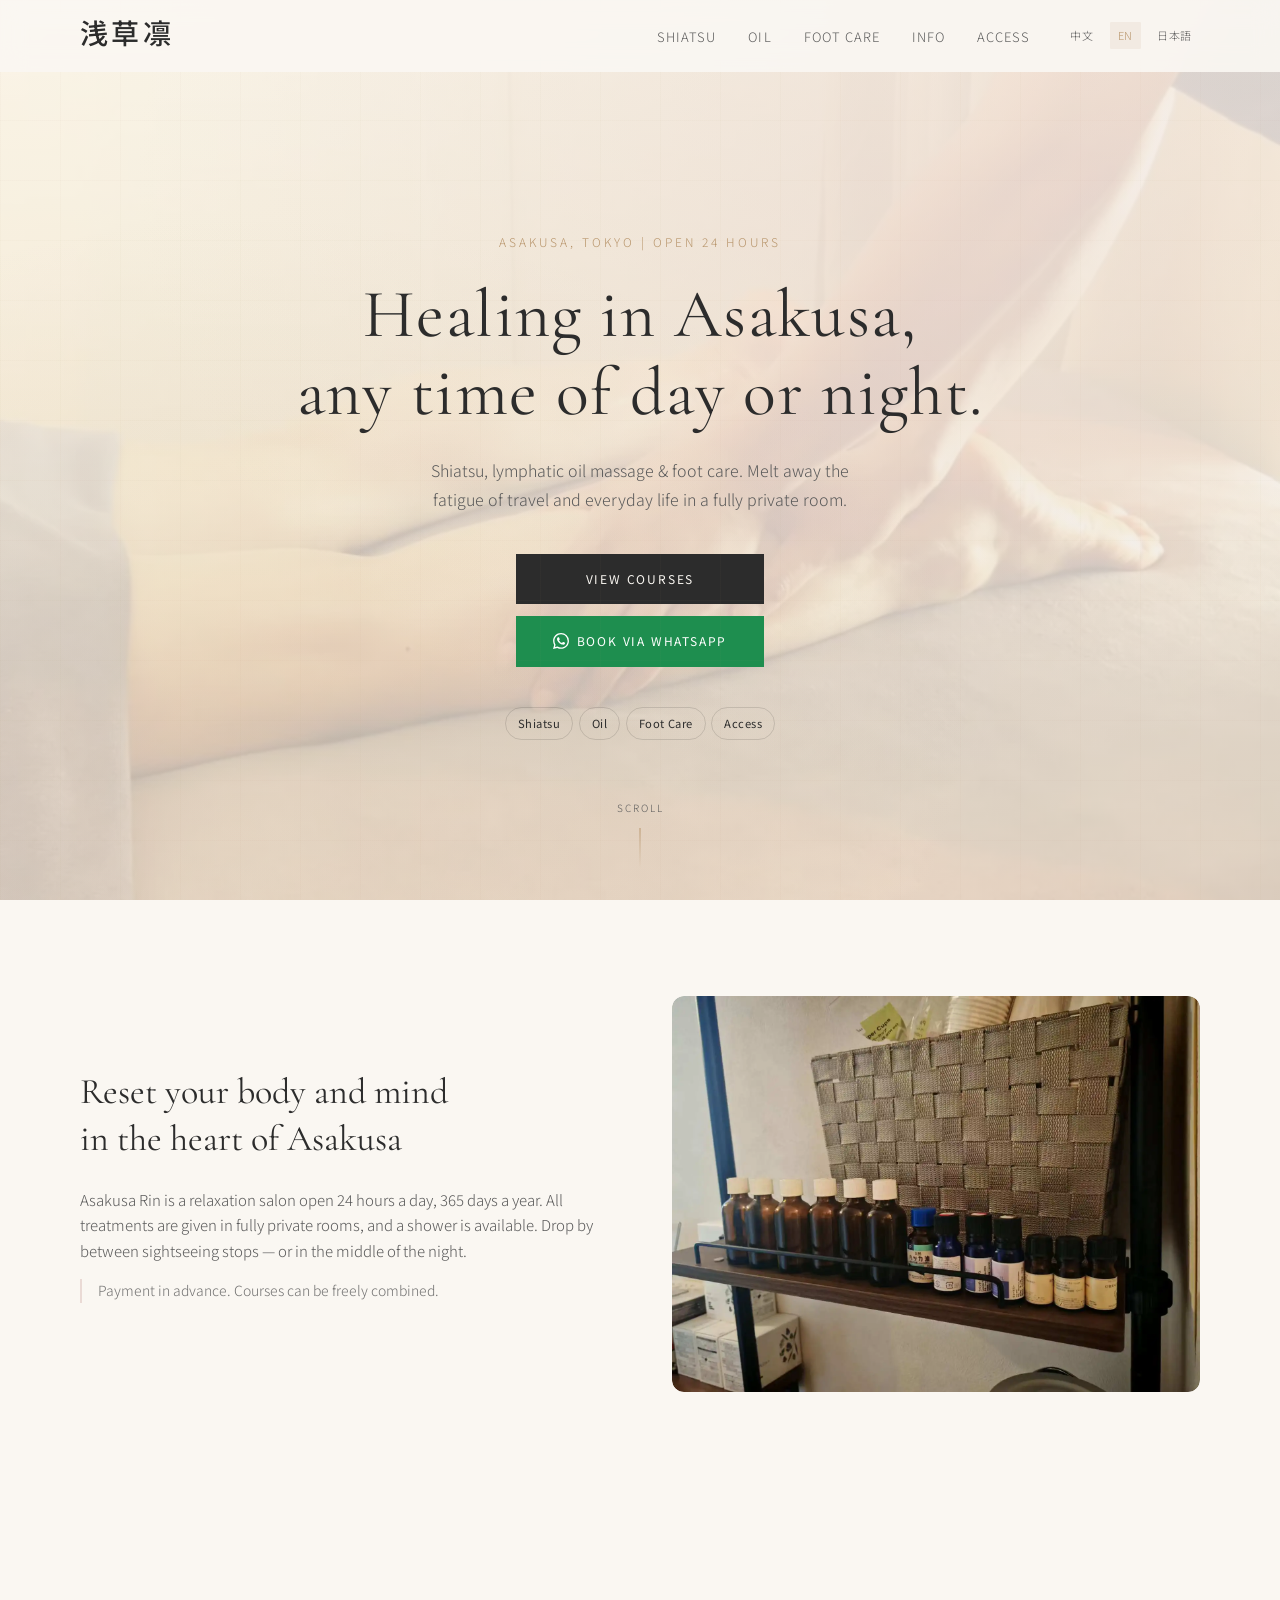
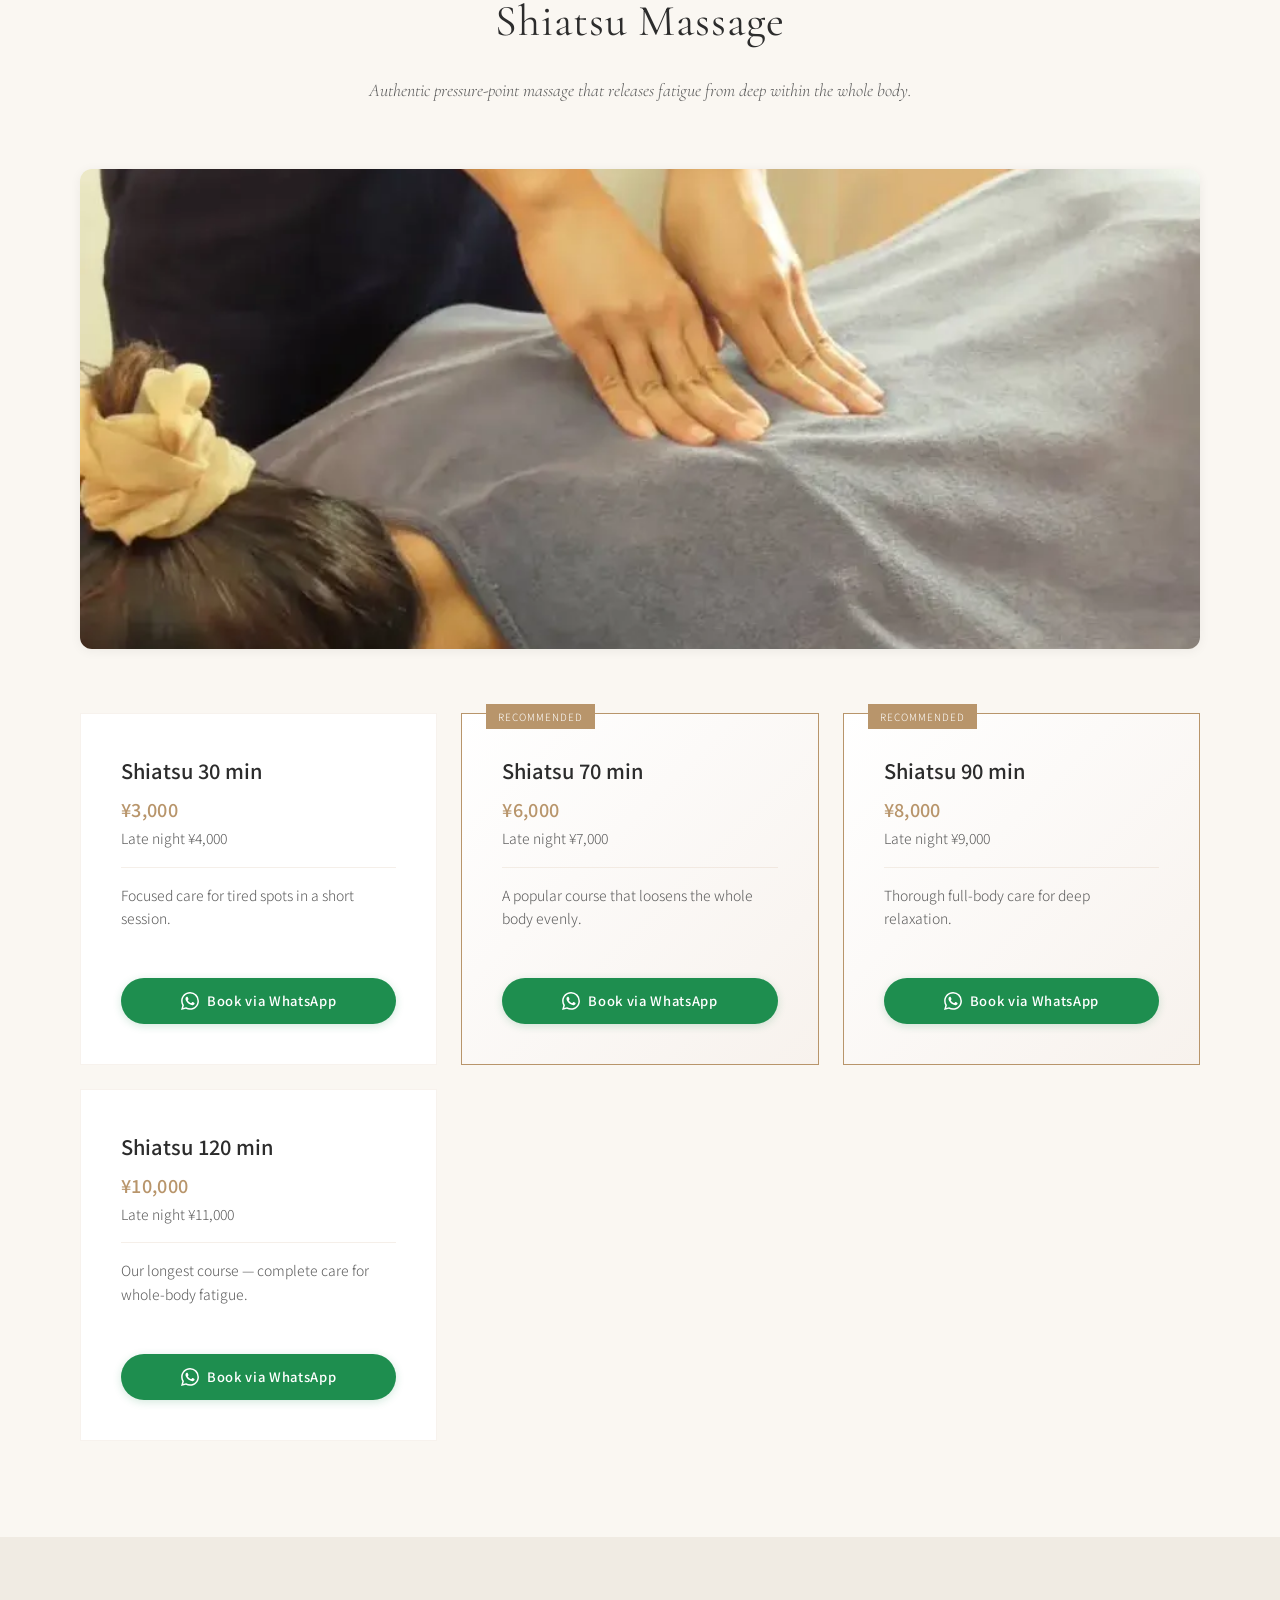
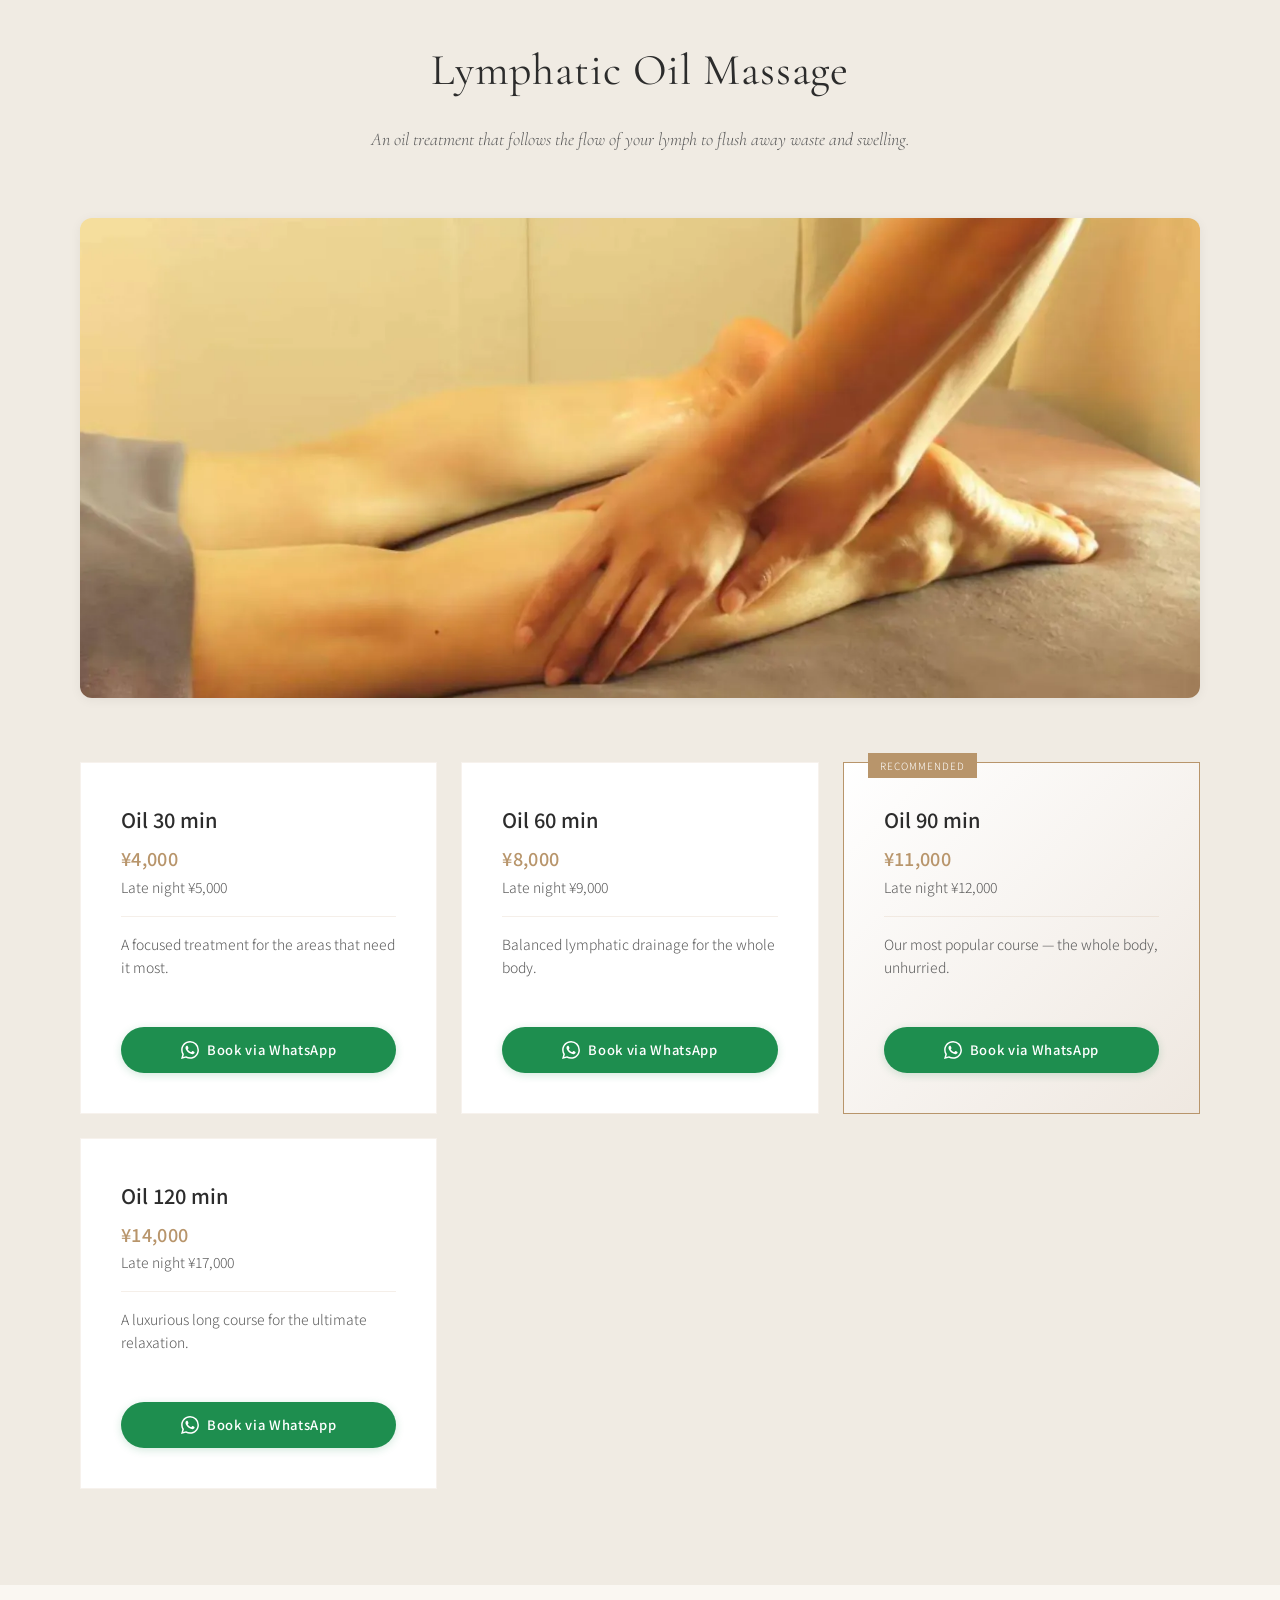
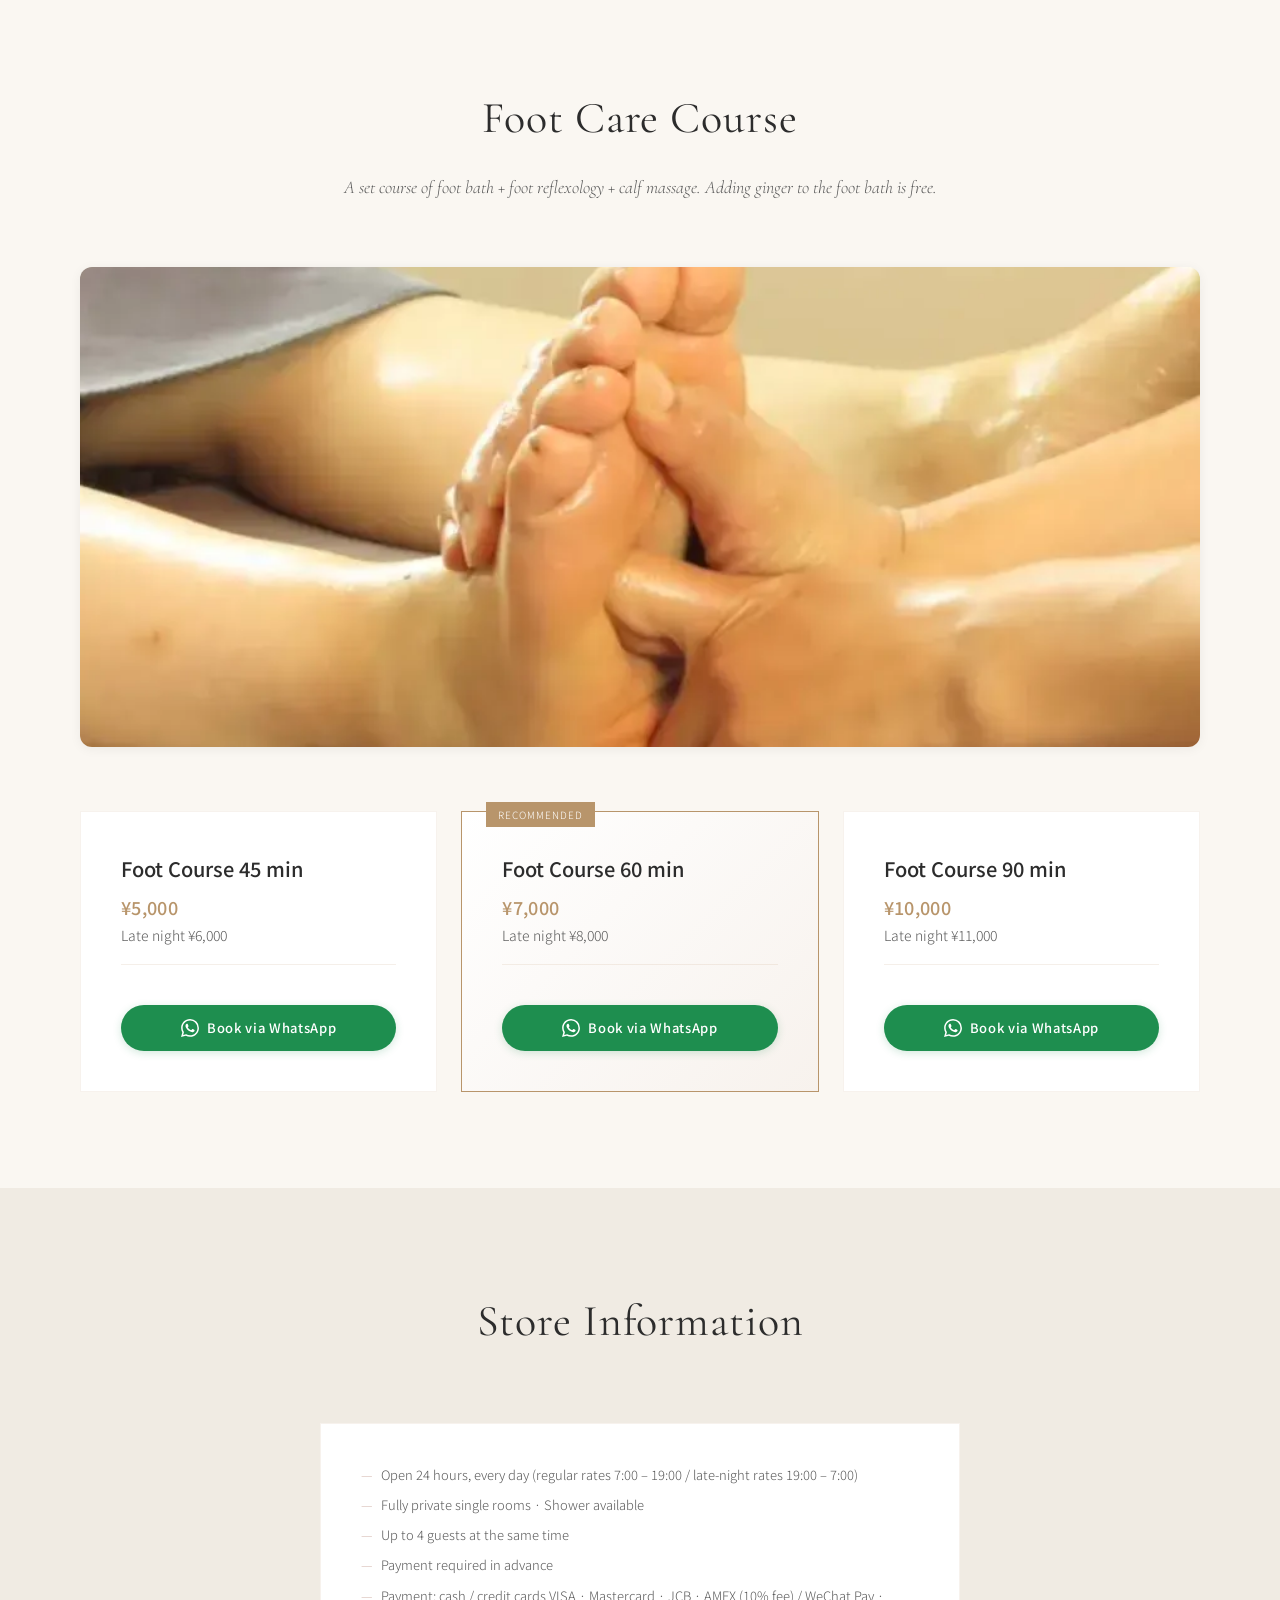
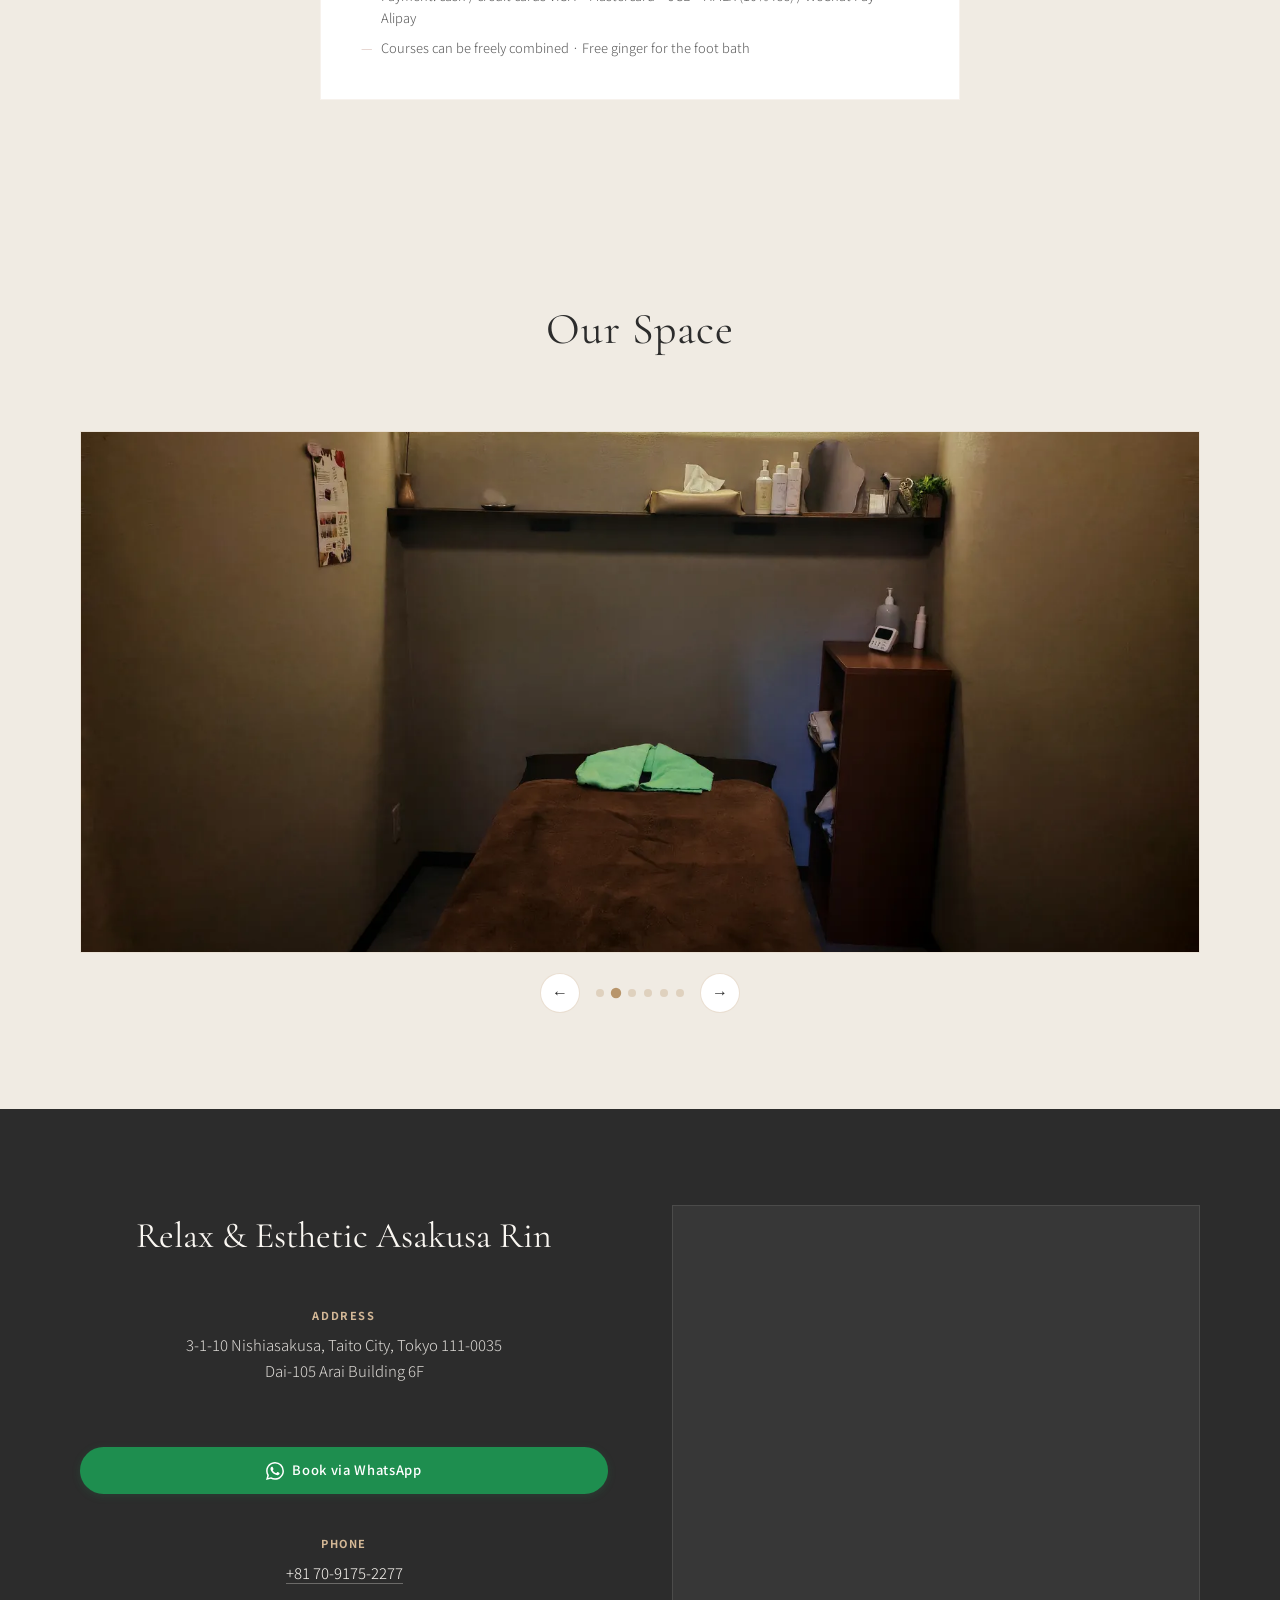
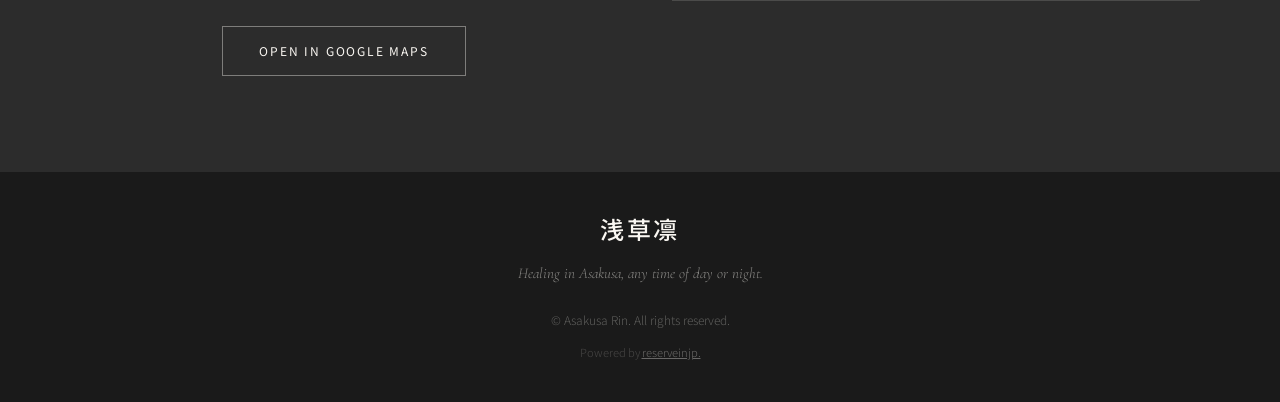
==== commit 29b45ee9: "Remove duplicate course-content lists from foot cards Co-Authored-By: Claude Fable 5 <noreply@anthro" ====
--- a/en/index.html
+++ b/en/index.html
@@ -241,11 +241,6 @@
                 <p class="price-sub">Late night ¥6,000</p>
               </div>
             </div>
-            <ul class="includes">
-              <li>Foot bath</li>
-              <li>Foot reflexology</li>
-              <li>Calf massage</li>
-            </ul>
             <a href="../booking.html?service=Foot%20Course%2045%20min" class="btn-booking">
               <svg viewBox="0 0 24 24" width="18" height="18"><path d="M17.472 14.382c-.297-.149-1.758-.867-2.03-.967-.273-.099-.471-.148-.67.15-.197.297-.767.966-.94 1.164-.173.199-.347.223-.644.075-.297-.15-1.255-.463-2.39-1.475-.884-.788-1.48-1.761-1.653-2.059-.173-.297-.018-.458.13-.606.134-.133.298-.347.446-.52.149-.174.198-.298.298-.497.099-.198.05-.371-.025-.52-.075-.149-.669-1.612-.916-2.207-.242-.579-.487-.5-.669-.51-.173-.008-.371-.01-.57-.01-.198 0-.52.074-.792.372-.272.297-1.04 1.016-1.04 2.479 0 1.462 1.065 2.875 1.213 3.074.149.198 2.096 3.2 5.077 4.487.709.306 1.262.489 1.694.625.712.227 1.36.195 1.871.118.571-.085 1.758-.719 2.006-1.413.248-.694.248-1.289.173-1.413-.074-.124-.272-.198-.57-.347m-5.421 7.403h-.004a9.87 9.87 0 01-5.031-1.378l-.361-.214-3.741.982.998-3.648-.235-.374a9.86 9.86 0 01-1.51-5.26c.001-5.45 4.436-9.884 9.888-9.884 2.64 0 5.122 1.03 6.988 2.898a9.825 9.825 0 012.893 6.994c-.003 5.45-4.437 9.884-9.885 9.884m8.413-18.297A11.815 11.815 0 0012.05 0C5.495 0 .16 5.335.157 11.892c0 2.096.547 4.142 1.588 5.945L.057 24l6.305-1.654a11.882 11.882 0 005.683 1.448h.005c6.554 0 11.89-5.335 11.893-11.893a11.821 11.821 0 00-3.48-8.413Z" fill="currentColor"/></svg>
               Book via WhatsApp
@@ -260,11 +255,6 @@
                 <p class="price-sub">Late night ¥8,000</p>
               </div>
             </div>
-            <ul class="includes">
-              <li>Foot bath (free ginger)</li>
-              <li>Foot reflexology</li>
-              <li>Calf massage</li>
-            </ul>
             <a href="../booking.html?service=Foot%20Course%2060%20min" class="btn-booking">
               <svg viewBox="0 0 24 24" width="18" height="18"><path d="M17.472 14.382c-.297-.149-1.758-.867-2.03-.967-.273-.099-.471-.148-.67.15-.197.297-.767.966-.94 1.164-.173.199-.347.223-.644.075-.297-.15-1.255-.463-2.39-1.475-.884-.788-1.48-1.761-1.653-2.059-.173-.297-.018-.458.13-.606.134-.133.298-.347.446-.52.149-.174.198-.298.298-.497.099-.198.05-.371-.025-.52-.075-.149-.669-1.612-.916-2.207-.242-.579-.487-.5-.669-.51-.173-.008-.371-.01-.57-.01-.198 0-.52.074-.792.372-.272.297-1.04 1.016-1.04 2.479 0 1.462 1.065 2.875 1.213 3.074.149.198 2.096 3.2 5.077 4.487.709.306 1.262.489 1.694.625.712.227 1.36.195 1.871.118.571-.085 1.758-.719 2.006-1.413.248-.694.248-1.289.173-1.413-.074-.124-.272-.198-.57-.347m-5.421 7.403h-.004a9.87 9.87 0 01-5.031-1.378l-.361-.214-3.741.982.998-3.648-.235-.374a9.86 9.86 0 01-1.51-5.26c.001-5.45 4.436-9.884 9.888-9.884 2.64 0 5.122 1.03 6.988 2.898a9.825 9.825 0 012.893 6.994c-.003 5.45-4.437 9.884-9.885 9.884m8.413-18.297A11.815 11.815 0 0012.05 0C5.495 0 .16 5.335.157 11.892c0 2.096.547 4.142 1.588 5.945L.057 24l6.305-1.654a11.882 11.882 0 005.683 1.448h.005c6.554 0 11.89-5.335 11.893-11.893a11.821 11.821 0 00-3.48-8.413Z" fill="currentColor"/></svg>
               Book via WhatsApp
@@ -278,11 +268,6 @@
                 <p class="price-sub">Late night ¥11,000</p>
               </div>
             </div>
-            <ul class="includes">
-              <li>Foot bath (free ginger)</li>
-              <li>Foot reflexology</li>
-              <li>Calf massage</li>
-            </ul>
             <a href="../booking.html?service=Foot%20Course%2090%20min" class="btn-booking">
               <svg viewBox="0 0 24 24" width="18" height="18"><path d="M17.472 14.382c-.297-.149-1.758-.867-2.03-.967-.273-.099-.471-.148-.67.15-.197.297-.767.966-.94 1.164-.173.199-.347.223-.644.075-.297-.15-1.255-.463-2.39-1.475-.884-.788-1.48-1.761-1.653-2.059-.173-.297-.018-.458.13-.606.134-.133.298-.347.446-.52.149-.174.198-.298.298-.497.099-.198.05-.371-.025-.52-.075-.149-.669-1.612-.916-2.207-.242-.579-.487-.5-.669-.51-.173-.008-.371-.01-.57-.01-.198 0-.52.074-.792.372-.272.297-1.04 1.016-1.04 2.479 0 1.462 1.065 2.875 1.213 3.074.149.198 2.096 3.2 5.077 4.487.709.306 1.262.489 1.694.625.712.227 1.36.195 1.871.118.571-.085 1.758-.719 2.006-1.413.248-.694.248-1.289.173-1.413-.074-.124-.272-.198-.57-.347m-5.421 7.403h-.004a9.87 9.87 0 01-5.031-1.378l-.361-.214-3.741.982.998-3.648-.235-.374a9.86 9.86 0 01-1.51-5.26c.001-5.45 4.436-9.884 9.888-9.884 2.64 0 5.122 1.03 6.988 2.898a9.825 9.825 0 012.893 6.994c-.003 5.45-4.437 9.884-9.885 9.884m8.413-18.297A11.815 11.815 0 0012.05 0C5.495 0 .16 5.335.157 11.892c0 2.096.547 4.142 1.588 5.945L.057 24l6.305-1.654a11.882 11.882 0 005.683 1.448h.005c6.554 0 11.89-5.335 11.893-11.893a11.821 11.821 0 00-3.48-8.413Z" fill="currentColor"/></svg>
               Book via WhatsApp
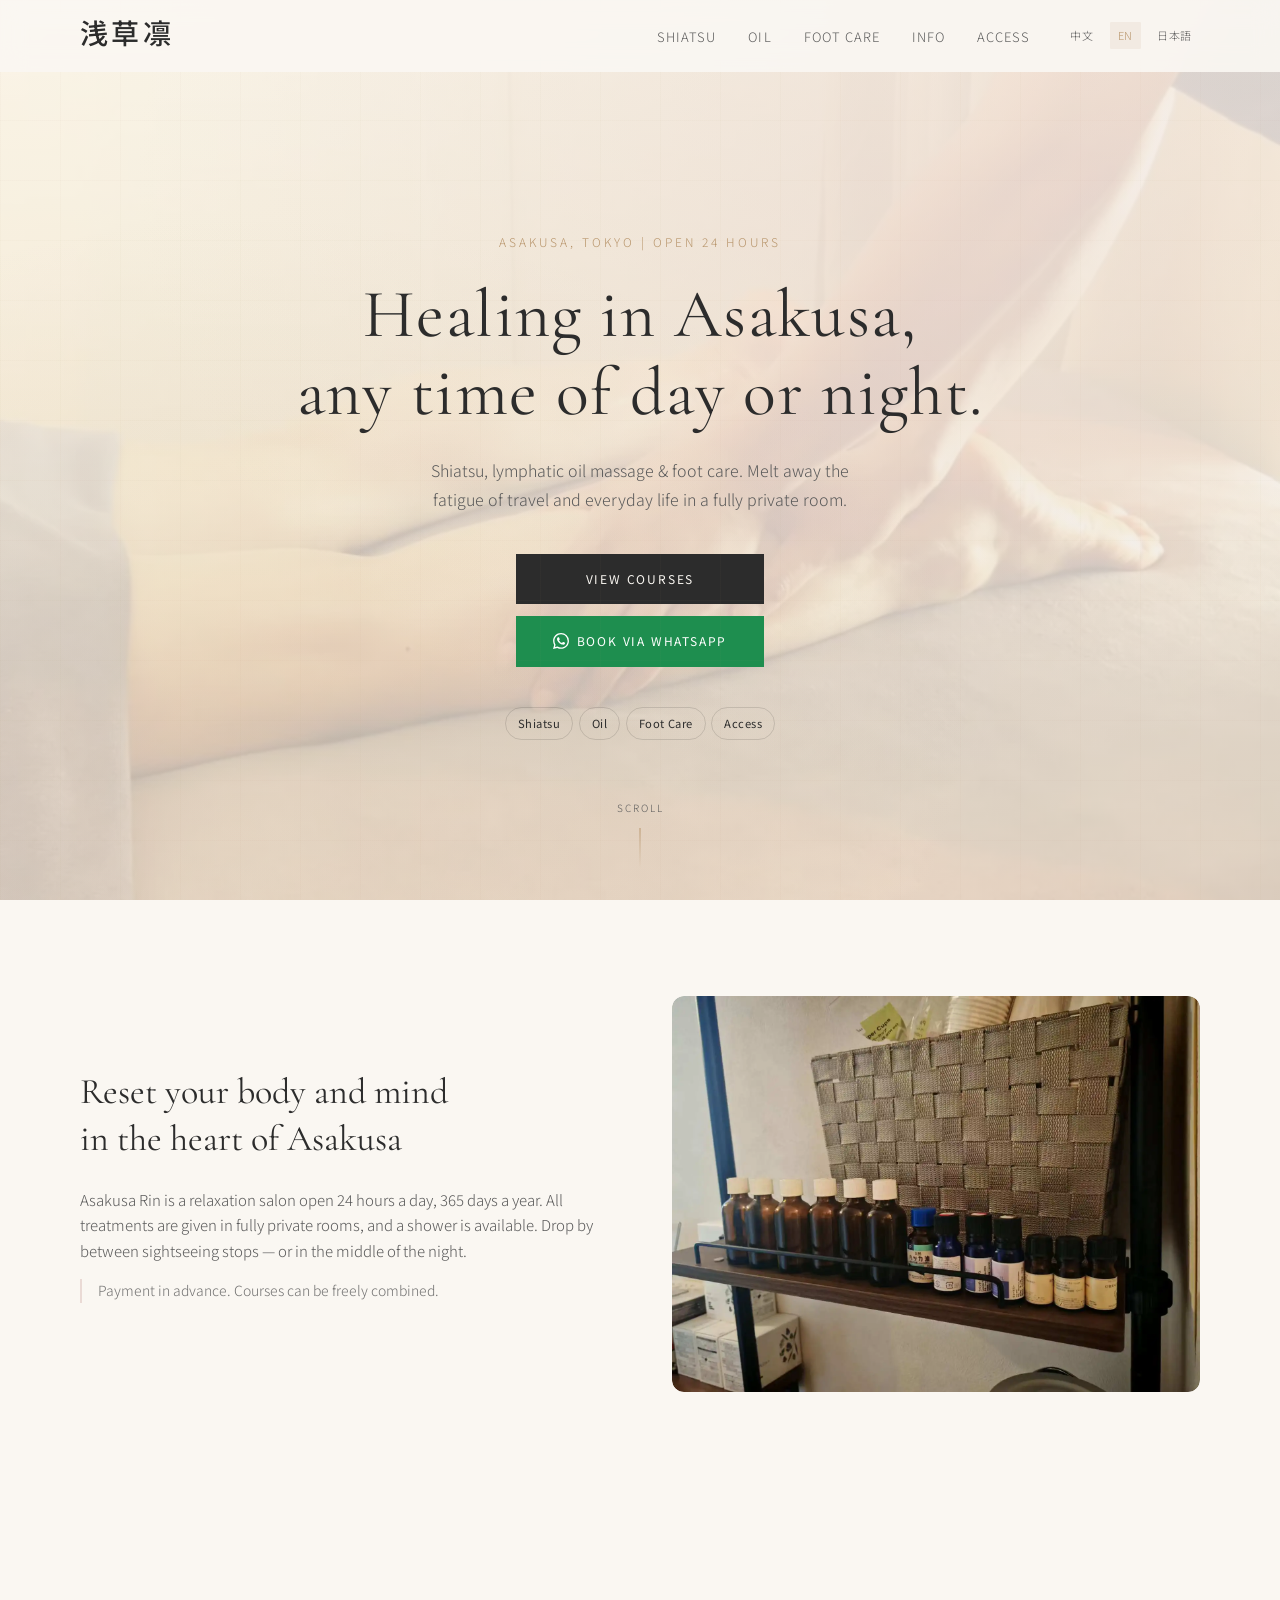
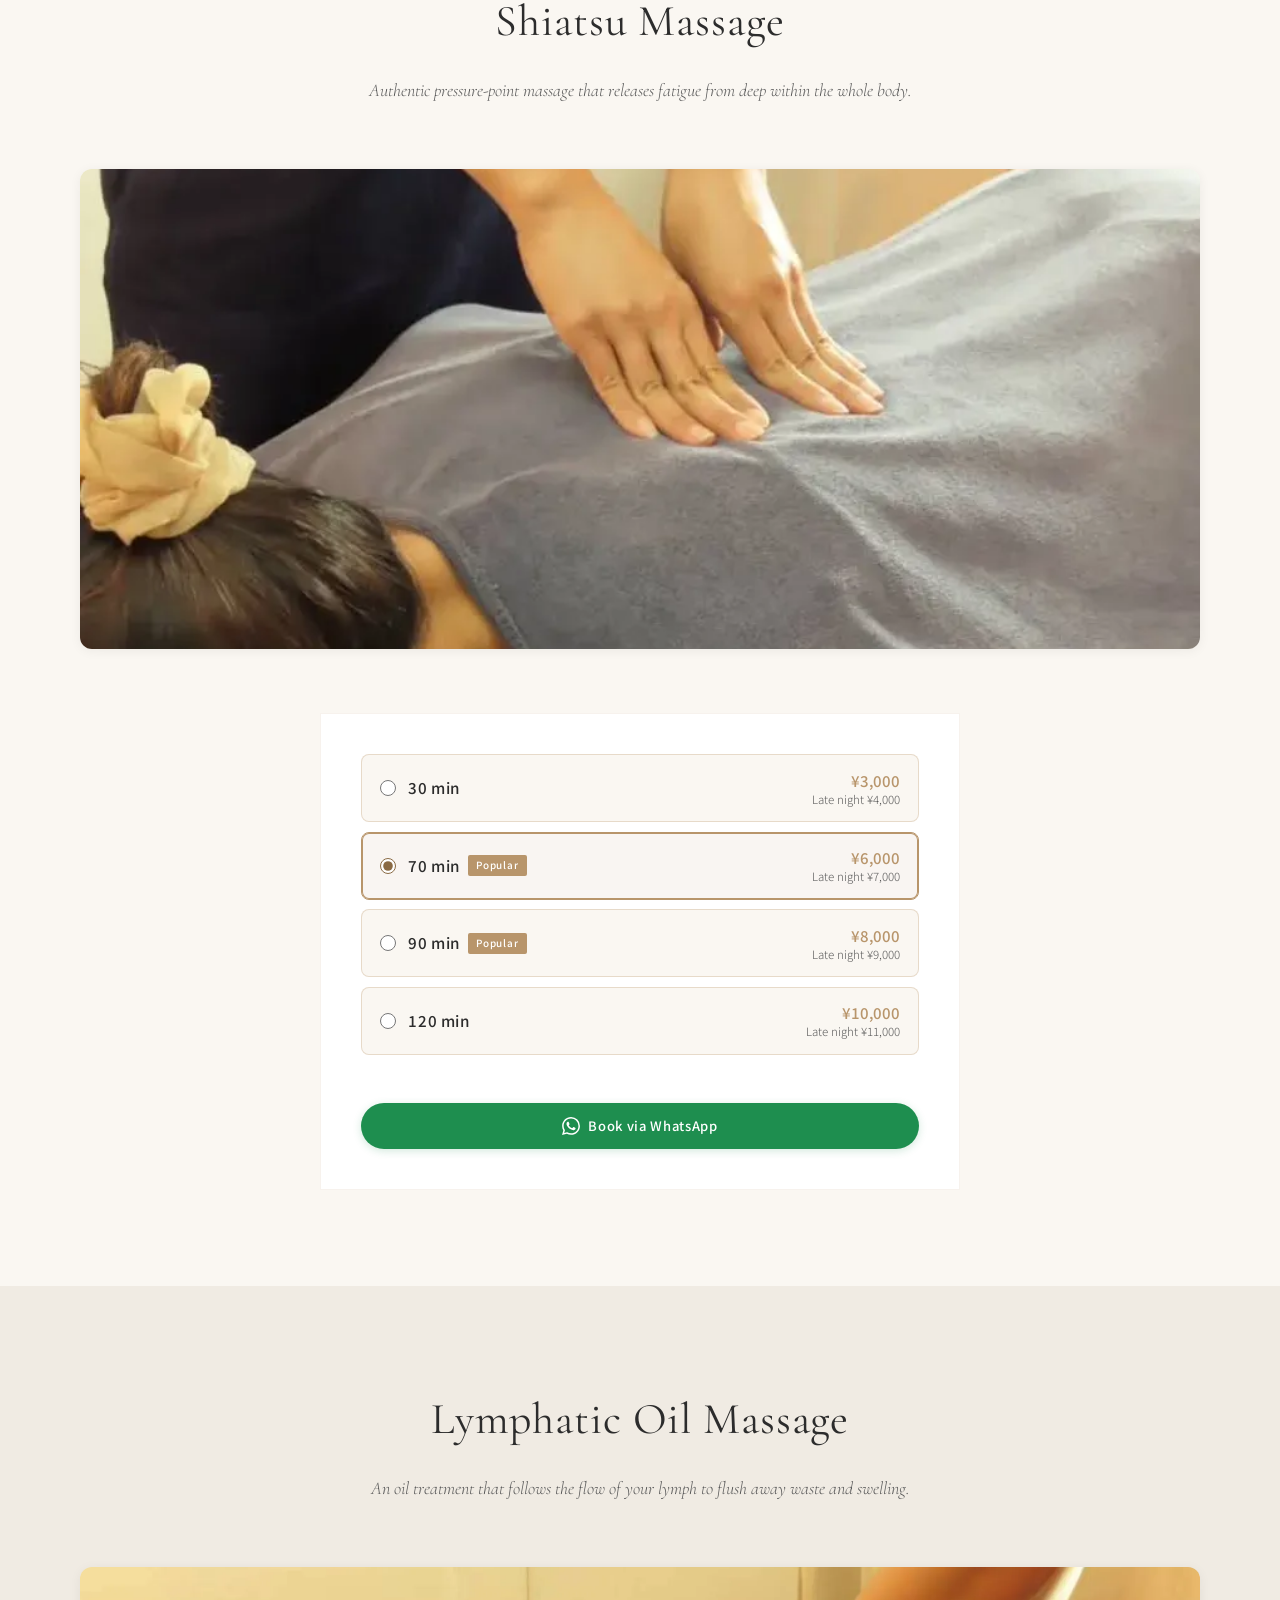
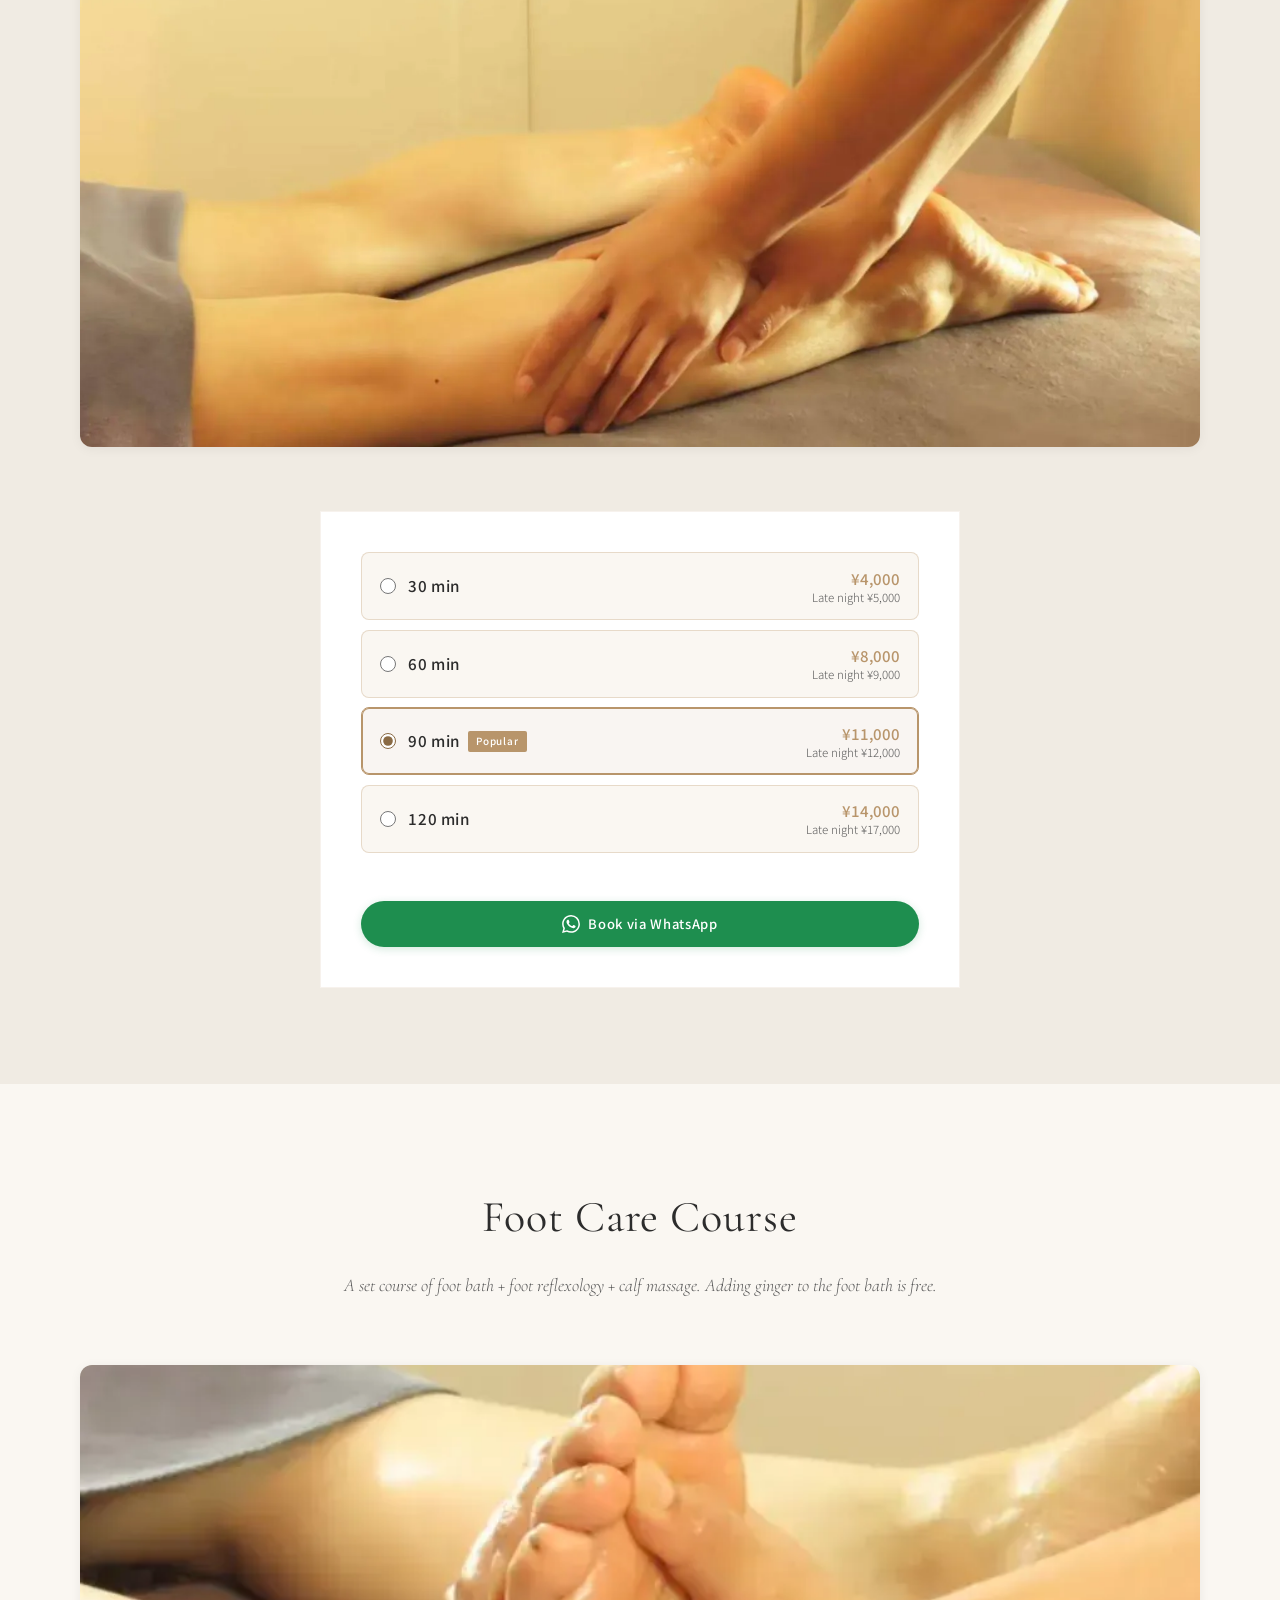
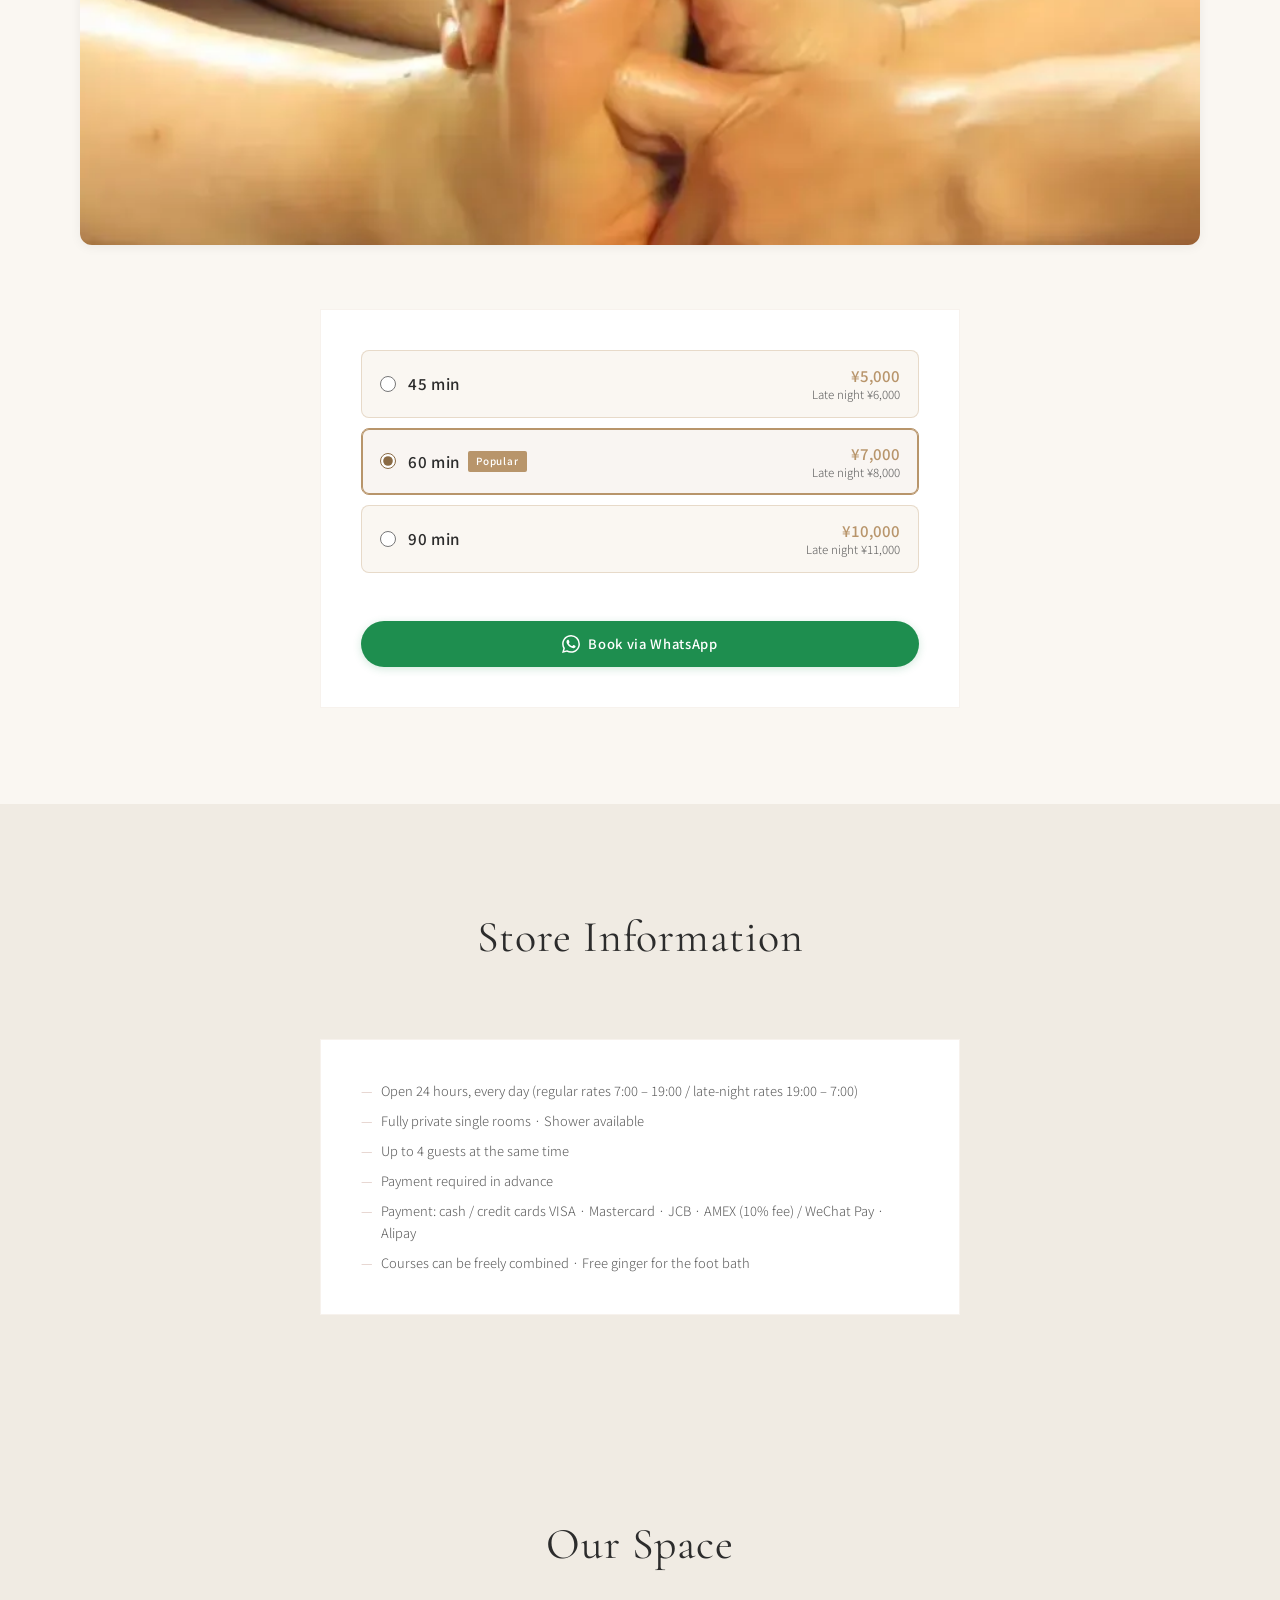
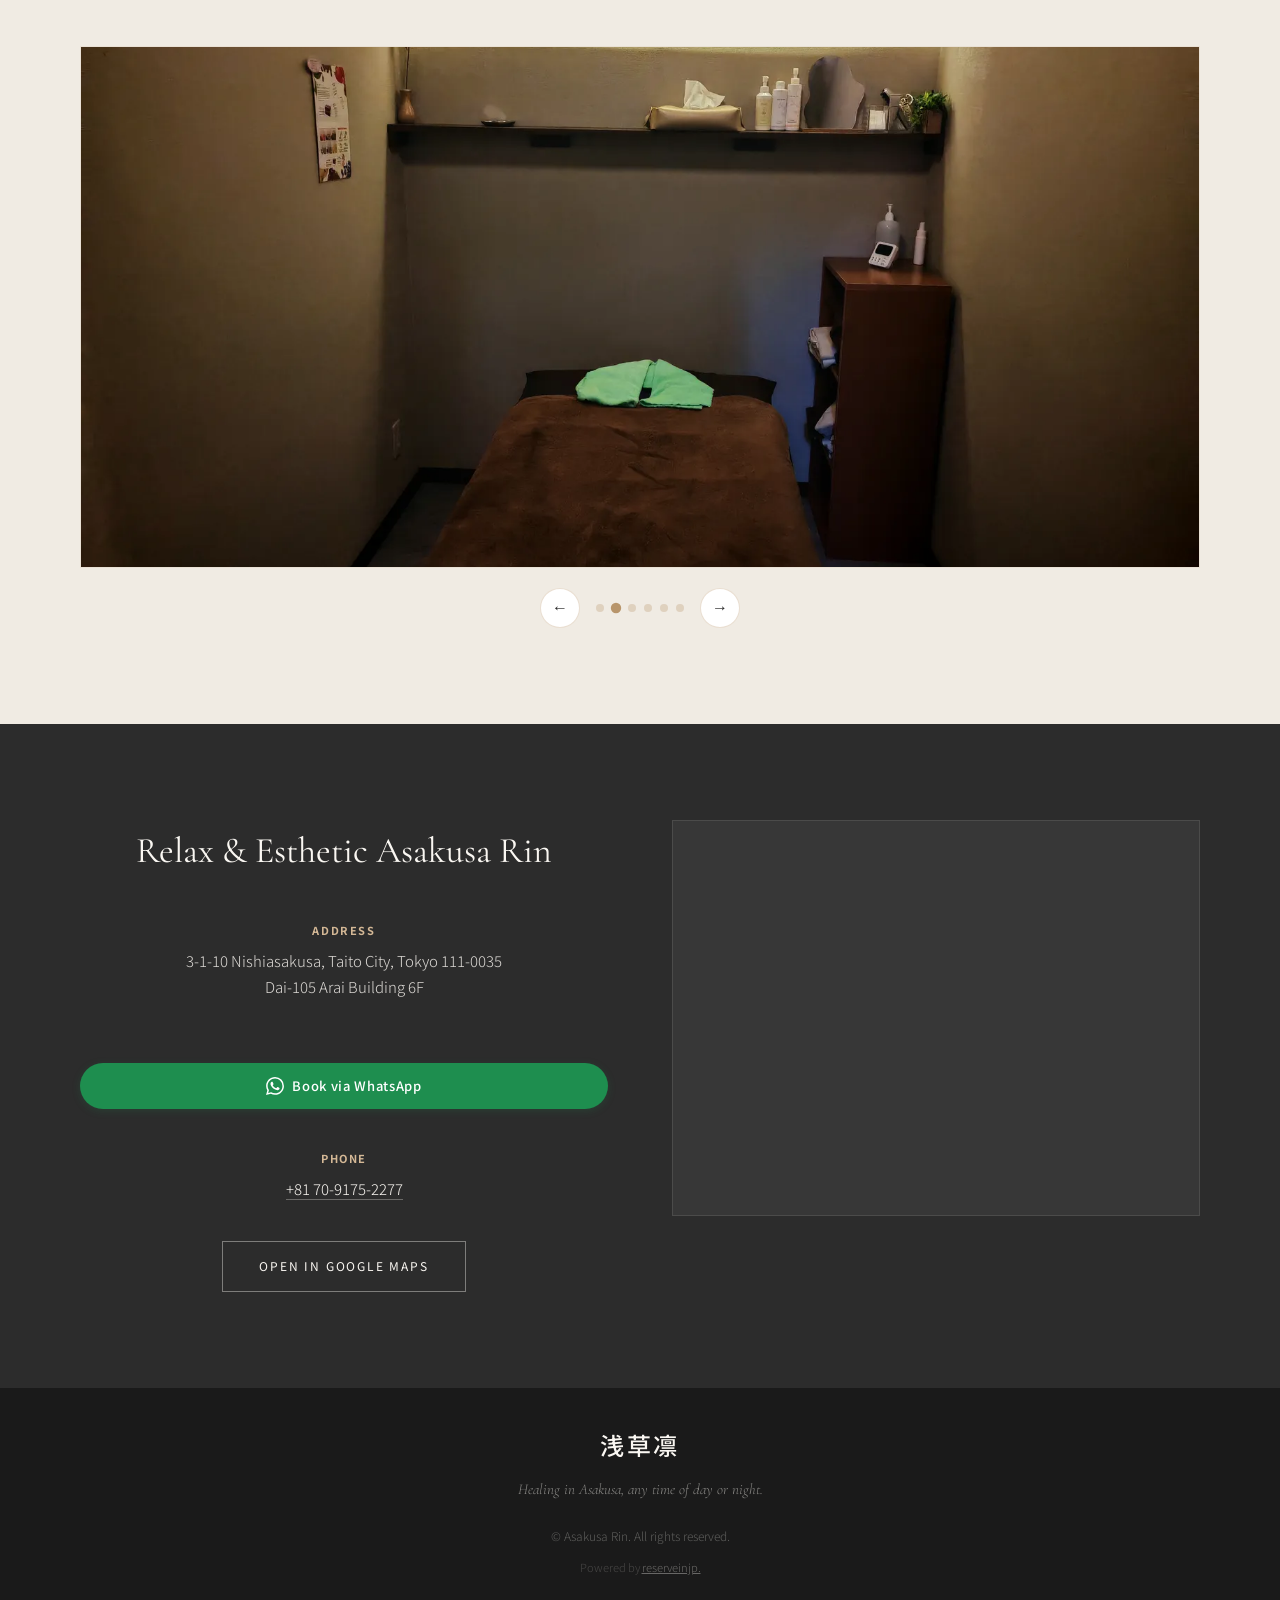
==== commit acf922a0: "Merge duration cards into radio-select option cards per service Co-Authored-By: Claude Fable 5 <nore" ====
--- a/en/index.html
+++ b/en/index.html
@@ -89,66 +89,36 @@
         <div class="service-photo">
           <img src="../assets/images/service-shiatsu.webp" alt="Asakusa Rin shiatsu massage" loading="lazy">
         </div>
-        <div class="service-grid">
-          <article class="service-card">
-            <div class="service-card-header">
-              <h3>Shiatsu 30 min</h3>
-              <div class="price-group">
-                <p class="price">¥3,000</p>
-                <p class="price-sub">Late night ¥4,000</p>
-              </div>
-            </div>
-            <p class="service-desc">Focused care for tired spots in a short session.</p>
-            <a href="../booking.html?service=Shiatsu%2030%20min" class="btn-booking">
-              <svg viewBox="0 0 24 24" width="18" height="18"><path d="M17.472 14.382c-.297-.149-1.758-.867-2.03-.967-.273-.099-.471-.148-.67.15-.197.297-.767.966-.94 1.164-.173.199-.347.223-.644.075-.297-.15-1.255-.463-2.39-1.475-.884-.788-1.48-1.761-1.653-2.059-.173-.297-.018-.458.13-.606.134-.133.298-.347.446-.52.149-.174.198-.298.298-.497.099-.198.05-.371-.025-.52-.075-.149-.669-1.612-.916-2.207-.242-.579-.487-.5-.669-.51-.173-.008-.371-.01-.57-.01-.198 0-.52.074-.792.372-.272.297-1.04 1.016-1.04 2.479 0 1.462 1.065 2.875 1.213 3.074.149.198 2.096 3.2 5.077 4.487.709.306 1.262.489 1.694.625.712.227 1.36.195 1.871.118.571-.085 1.758-.719 2.006-1.413.248-.694.248-1.289.173-1.413-.074-.124-.272-.198-.57-.347m-5.421 7.403h-.004a9.87 9.87 0 01-5.031-1.378l-.361-.214-3.741.982.998-3.648-.235-.374a9.86 9.86 0 01-1.51-5.26c.001-5.45 4.436-9.884 9.888-9.884 2.64 0 5.122 1.03 6.988 2.898a9.825 9.825 0 012.893 6.994c-.003 5.45-4.437 9.884-9.885 9.884m8.413-18.297A11.815 11.815 0 0012.05 0C5.495 0 .16 5.335.157 11.892c0 2.096.547 4.142 1.588 5.945L.057 24l6.305-1.654a11.882 11.882 0 005.683 1.448h.005c6.554 0 11.89-5.335 11.893-11.893a11.821 11.821 0 00-3.48-8.413Z" fill="currentColor"/></svg>
-              Book via WhatsApp
-            </a>
-          </article>
-          <article class="service-card featured">
-            <span class="badge">Recommended</span>
-            <div class="service-card-header">
-              <h3>Shiatsu 70 min</h3>
-              <div class="price-group">
-                <p class="price">¥6,000</p>
-                <p class="price-sub">Late night ¥7,000</p>
-              </div>
-            </div>
-            <p class="service-desc">A popular course that loosens the whole body evenly.</p>
-            <a href="../booking.html?service=Shiatsu%2070%20min" class="btn-booking">
-              <svg viewBox="0 0 24 24" width="18" height="18"><path d="M17.472 14.382c-.297-.149-1.758-.867-2.03-.967-.273-.099-.471-.148-.67.15-.197.297-.767.966-.94 1.164-.173.199-.347.223-.644.075-.297-.15-1.255-.463-2.39-1.475-.884-.788-1.48-1.761-1.653-2.059-.173-.297-.018-.458.13-.606.134-.133.298-.347.446-.52.149-.174.198-.298.298-.497.099-.198.05-.371-.025-.52-.075-.149-.669-1.612-.916-2.207-.242-.579-.487-.5-.669-.51-.173-.008-.371-.01-.57-.01-.198 0-.52.074-.792.372-.272.297-1.04 1.016-1.04 2.479 0 1.462 1.065 2.875 1.213 3.074.149.198 2.096 3.2 5.077 4.487.709.306 1.262.489 1.694.625.712.227 1.36.195 1.871.118.571-.085 1.758-.719 2.006-1.413.248-.694.248-1.289.173-1.413-.074-.124-.272-.198-.57-.347m-5.421 7.403h-.004a9.87 9.87 0 01-5.031-1.378l-.361-.214-3.741.982.998-3.648-.235-.374a9.86 9.86 0 01-1.51-5.26c.001-5.45 4.436-9.884 9.888-9.884 2.64 0 5.122 1.03 6.988 2.898a9.825 9.825 0 012.893 6.994c-.003 5.45-4.437 9.884-9.885 9.884m8.413-18.297A11.815 11.815 0 0012.05 0C5.495 0 .16 5.335.157 11.892c0 2.096.547 4.142 1.588 5.945L.057 24l6.305-1.654a11.882 11.882 0 005.683 1.448h.005c6.554 0 11.89-5.335 11.893-11.893a11.821 11.821 0 00-3.48-8.413Z" fill="currentColor"/></svg>
-              Book via WhatsApp
-            </a>
-          </article>
-          <article class="service-card featured">
-            <span class="badge">Recommended</span>
-            <div class="service-card-header">
-              <h3>Shiatsu 90 min</h3>
-              <div class="price-group">
-                <p class="price">¥8,000</p>
-                <p class="price-sub">Late night ¥9,000</p>
-              </div>
-            </div>
-            <p class="service-desc">Thorough full-body care for deep relaxation.</p>
-            <a href="../booking.html?service=Shiatsu%2090%20min" class="btn-booking">
-              <svg viewBox="0 0 24 24" width="18" height="18"><path d="M17.472 14.382c-.297-.149-1.758-.867-2.03-.967-.273-.099-.471-.148-.67.15-.197.297-.767.966-.94 1.164-.173.199-.347.223-.644.075-.297-.15-1.255-.463-2.39-1.475-.884-.788-1.48-1.761-1.653-2.059-.173-.297-.018-.458.13-.606.134-.133.298-.347.446-.52.149-.174.198-.298.298-.497.099-.198.05-.371-.025-.52-.075-.149-.669-1.612-.916-2.207-.242-.579-.487-.5-.669-.51-.173-.008-.371-.01-.57-.01-.198 0-.52.074-.792.372-.272.297-1.04 1.016-1.04 2.479 0 1.462 1.065 2.875 1.213 3.074.149.198 2.096 3.2 5.077 4.487.709.306 1.262.489 1.694.625.712.227 1.36.195 1.871.118.571-.085 1.758-.719 2.006-1.413.248-.694.248-1.289.173-1.413-.074-.124-.272-.198-.57-.347m-5.421 7.403h-.004a9.87 9.87 0 01-5.031-1.378l-.361-.214-3.741.982.998-3.648-.235-.374a9.86 9.86 0 01-1.51-5.26c.001-5.45 4.436-9.884 9.888-9.884 2.64 0 5.122 1.03 6.988 2.898a9.825 9.825 0 012.893 6.994c-.003 5.45-4.437 9.884-9.885 9.884m8.413-18.297A11.815 11.815 0 0012.05 0C5.495 0 .16 5.335.157 11.892c0 2.096.547 4.142 1.588 5.945L.057 24l6.305-1.654a11.882 11.882 0 005.683 1.448h.005c6.554 0 11.89-5.335 11.893-11.893a11.821 11.821 0 00-3.48-8.413Z" fill="currentColor"/></svg>
-              Book via WhatsApp
-            </a>
-          </article>
-          <article class="service-card">
-            <div class="service-card-header">
-              <h3>Shiatsu 120 min</h3>
-              <div class="price-group">
-                <p class="price">¥10,000</p>
-                <p class="price-sub">Late night ¥11,000</p>
-              </div>
-            </div>
-            <p class="service-desc">Our longest course — complete care for whole-body fatigue.</p>
-            <a href="../booking.html?service=Shiatsu%20120%20min" class="btn-booking">
-              <svg viewBox="0 0 24 24" width="18" height="18"><path d="M17.472 14.382c-.297-.149-1.758-.867-2.03-.967-.273-.099-.471-.148-.67.15-.197.297-.767.966-.94 1.164-.173.199-.347.223-.644.075-.297-.15-1.255-.463-2.39-1.475-.884-.788-1.48-1.761-1.653-2.059-.173-.297-.018-.458.13-.606.134-.133.298-.347.446-.52.149-.174.198-.298.298-.497.099-.198.05-.371-.025-.52-.075-.149-.669-1.612-.916-2.207-.242-.579-.487-.5-.669-.51-.173-.008-.371-.01-.57-.01-.198 0-.52.074-.792.372-.272.297-1.04 1.016-1.04 2.479 0 1.462 1.065 2.875 1.213 3.074.149.198 2.096 3.2 5.077 4.487.709.306 1.262.489 1.694.625.712.227 1.36.195 1.871.118.571-.085 1.758-.719 2.006-1.413.248-.694.248-1.289.173-1.413-.074-.124-.272-.198-.57-.347m-5.421 7.403h-.004a9.87 9.87 0 01-5.031-1.378l-.361-.214-3.741.982.998-3.648-.235-.374a9.86 9.86 0 01-1.51-5.26c.001-5.45 4.436-9.884 9.888-9.884 2.64 0 5.122 1.03 6.988 2.898a9.825 9.825 0 012.893 6.994c-.003 5.45-4.437 9.884-9.885 9.884m8.413-18.297A11.815 11.815 0 0012.05 0C5.495 0 .16 5.335.157 11.892c0 2.096.547 4.142 1.588 5.945L.057 24l6.305-1.654a11.882 11.882 0 005.683 1.448h.005c6.554 0 11.89-5.335 11.893-11.893a11.821 11.821 0 00-3.48-8.413Z" fill="currentColor"/></svg>
-              Book via WhatsApp
-            </a>
-          </article>
-        </div>
+        <article class="service-card service-card-wide">
+          <div class="option-rows">
+            <label class="opt-row">
+              <input type="radio" name="shiatsu-duration" value="Shiatsu 30 min">
+              <span class="opt-duration">30 min</span>
+              <span class="opt-price">¥3,000<small>Late night ¥4,000</small></span>
+            </label>
+            <label class="opt-row">
+              <input type="radio" name="shiatsu-duration" value="Shiatsu 70 min" checked>
+              <span class="opt-duration">70 min
+                <span class="opt-badge">Popular</span></span>
+              <span class="opt-price">¥6,000<small>Late night ¥7,000</small></span>
+            </label>
+            <label class="opt-row">
+              <input type="radio" name="shiatsu-duration" value="Shiatsu 90 min">
+              <span class="opt-duration">90 min
+                <span class="opt-badge">Popular</span></span>
+              <span class="opt-price">¥8,000<small>Late night ¥9,000</small></span>
+            </label>
+            <label class="opt-row">
+              <input type="radio" name="shiatsu-duration" value="Shiatsu 120 min">
+              <span class="opt-duration">120 min</span>
+              <span class="opt-price">¥10,000<small>Late night ¥11,000</small></span>
+            </label>
+          </div>
+          <a href="../booking.html" class="btn-booking">
+            <svg viewBox="0 0 24 24" width="18" height="18"><path d="M17.472 14.382c-.297-.149-1.758-.867-2.03-.967-.273-.099-.471-.148-.67.15-.197.297-.767.966-.94 1.164-.173.199-.347.223-.644.075-.297-.15-1.255-.463-2.39-1.475-.884-.788-1.48-1.761-1.653-2.059-.173-.297-.018-.458.13-.606.134-.133.298-.347.446-.52.149-.174.198-.298.298-.497.099-.198.05-.371-.025-.52-.075-.149-.669-1.612-.916-2.207-.242-.579-.487-.5-.669-.51-.173-.008-.371-.01-.57-.01-.198 0-.52.074-.792.372-.272.297-1.04 1.016-1.04 2.479 0 1.462 1.065 2.875 1.213 3.074.149.198 2.096 3.2 5.077 4.487.709.306 1.262.489 1.694.625.712.227 1.36.195 1.871.118.571-.085 1.758-.719 2.006-1.413.248-.694.248-1.289.173-1.413-.074-.124-.272-.198-.57-.347m-5.421 7.403h-.004a9.87 9.87 0 01-5.031-1.378l-.361-.214-3.741.982.998-3.648-.235-.374a9.86 9.86 0 01-1.51-5.26c.001-5.45 4.436-9.884 9.888-9.884 2.64 0 5.122 1.03 6.988 2.898a9.825 9.825 0 012.893 6.994c-.003 5.45-4.437 9.884-9.885 9.884m8.413-18.297A11.815 11.815 0 0012.05 0C5.495 0 .16 5.335.157 11.892c0 2.096.547 4.142 1.588 5.945L.057 24l6.305-1.654a11.882 11.882 0 005.683 1.448h.005c6.554 0 11.89-5.335 11.893-11.893a11.821 11.821 0 00-3.48-8.413Z" fill="currentColor"/></svg>
+            Book via WhatsApp
+          </a>
+        </article>
       </div>
     </section>
 
@@ -161,65 +131,35 @@
         <div class="service-photo">
           <img src="../assets/images/service-oil.webp" alt="Asakusa Rin lymphatic oil massage" loading="lazy">
         </div>
-        <div class="service-grid">
-          <article class="service-card">
-            <div class="service-card-header">
-              <h3>Oil 30 min</h3>
-              <div class="price-group">
-                <p class="price">¥4,000</p>
-                <p class="price-sub">Late night ¥5,000</p>
-              </div>
-            </div>
-            <p class="service-desc">A focused treatment for the areas that need it most.</p>
-            <a href="../booking.html?service=Lymphatic%20Oil%2030%20min" class="btn-booking">
-              <svg viewBox="0 0 24 24" width="18" height="18"><path d="M17.472 14.382c-.297-.149-1.758-.867-2.03-.967-.273-.099-.471-.148-.67.15-.197.297-.767.966-.94 1.164-.173.199-.347.223-.644.075-.297-.15-1.255-.463-2.39-1.475-.884-.788-1.48-1.761-1.653-2.059-.173-.297-.018-.458.13-.606.134-.133.298-.347.446-.52.149-.174.198-.298.298-.497.099-.198.05-.371-.025-.52-.075-.149-.669-1.612-.916-2.207-.242-.579-.487-.5-.669-.51-.173-.008-.371-.01-.57-.01-.198 0-.52.074-.792.372-.272.297-1.04 1.016-1.04 2.479 0 1.462 1.065 2.875 1.213 3.074.149.198 2.096 3.2 5.077 4.487.709.306 1.262.489 1.694.625.712.227 1.36.195 1.871.118.571-.085 1.758-.719 2.006-1.413.248-.694.248-1.289.173-1.413-.074-.124-.272-.198-.57-.347m-5.421 7.403h-.004a9.87 9.87 0 01-5.031-1.378l-.361-.214-3.741.982.998-3.648-.235-.374a9.86 9.86 0 01-1.51-5.26c.001-5.45 4.436-9.884 9.888-9.884 2.64 0 5.122 1.03 6.988 2.898a9.825 9.825 0 012.893 6.994c-.003 5.45-4.437 9.884-9.885 9.884m8.413-18.297A11.815 11.815 0 0012.05 0C5.495 0 .16 5.335.157 11.892c0 2.096.547 4.142 1.588 5.945L.057 24l6.305-1.654a11.882 11.882 0 005.683 1.448h.005c6.554 0 11.89-5.335 11.893-11.893a11.821 11.821 0 00-3.48-8.413Z" fill="currentColor"/></svg>
-              Book via WhatsApp
-            </a>
-          </article>
-          <article class="service-card">
-            <div class="service-card-header">
-              <h3>Oil 60 min</h3>
-              <div class="price-group">
-                <p class="price">¥8,000</p>
-                <p class="price-sub">Late night ¥9,000</p>
-              </div>
-            </div>
-            <p class="service-desc">Balanced lymphatic drainage for the whole body.</p>
-            <a href="../booking.html?service=Lymphatic%20Oil%2060%20min" class="btn-booking">
-              <svg viewBox="0 0 24 24" width="18" height="18"><path d="M17.472 14.382c-.297-.149-1.758-.867-2.03-.967-.273-.099-.471-.148-.67.15-.197.297-.767.966-.94 1.164-.173.199-.347.223-.644.075-.297-.15-1.255-.463-2.39-1.475-.884-.788-1.48-1.761-1.653-2.059-.173-.297-.018-.458.13-.606.134-.133.298-.347.446-.52.149-.174.198-.298.298-.497.099-.198.05-.371-.025-.52-.075-.149-.669-1.612-.916-2.207-.242-.579-.487-.5-.669-.51-.173-.008-.371-.01-.57-.01-.198 0-.52.074-.792.372-.272.297-1.04 1.016-1.04 2.479 0 1.462 1.065 2.875 1.213 3.074.149.198 2.096 3.2 5.077 4.487.709.306 1.262.489 1.694.625.712.227 1.36.195 1.871.118.571-.085 1.758-.719 2.006-1.413.248-.694.248-1.289.173-1.413-.074-.124-.272-.198-.57-.347m-5.421 7.403h-.004a9.87 9.87 0 01-5.031-1.378l-.361-.214-3.741.982.998-3.648-.235-.374a9.86 9.86 0 01-1.51-5.26c.001-5.45 4.436-9.884 9.888-9.884 2.64 0 5.122 1.03 6.988 2.898a9.825 9.825 0 012.893 6.994c-.003 5.45-4.437 9.884-9.885 9.884m8.413-18.297A11.815 11.815 0 0012.05 0C5.495 0 .16 5.335.157 11.892c0 2.096.547 4.142 1.588 5.945L.057 24l6.305-1.654a11.882 11.882 0 005.683 1.448h.005c6.554 0 11.89-5.335 11.893-11.893a11.821 11.821 0 00-3.48-8.413Z" fill="currentColor"/></svg>
-              Book via WhatsApp
-            </a>
-          </article>
-          <article class="service-card featured">
-            <span class="badge">Recommended</span>
-            <div class="service-card-header">
-              <h3>Oil 90 min</h3>
-              <div class="price-group">
-                <p class="price">¥11,000</p>
-                <p class="price-sub">Late night ¥12,000</p>
-              </div>
-            </div>
-            <p class="service-desc">Our most popular course — the whole body, unhurried.</p>
-            <a href="../booking.html?service=Lymphatic%20Oil%2090%20min" class="btn-booking">
-              <svg viewBox="0 0 24 24" width="18" height="18"><path d="M17.472 14.382c-.297-.149-1.758-.867-2.03-.967-.273-.099-.471-.148-.67.15-.197.297-.767.966-.94 1.164-.173.199-.347.223-.644.075-.297-.15-1.255-.463-2.39-1.475-.884-.788-1.48-1.761-1.653-2.059-.173-.297-.018-.458.13-.606.134-.133.298-.347.446-.52.149-.174.198-.298.298-.497.099-.198.05-.371-.025-.52-.075-.149-.669-1.612-.916-2.207-.242-.579-.487-.5-.669-.51-.173-.008-.371-.01-.57-.01-.198 0-.52.074-.792.372-.272.297-1.04 1.016-1.04 2.479 0 1.462 1.065 2.875 1.213 3.074.149.198 2.096 3.2 5.077 4.487.709.306 1.262.489 1.694.625.712.227 1.36.195 1.871.118.571-.085 1.758-.719 2.006-1.413.248-.694.248-1.289.173-1.413-.074-.124-.272-.198-.57-.347m-5.421 7.403h-.004a9.87 9.87 0 01-5.031-1.378l-.361-.214-3.741.982.998-3.648-.235-.374a9.86 9.86 0 01-1.51-5.26c.001-5.45 4.436-9.884 9.888-9.884 2.64 0 5.122 1.03 6.988 2.898a9.825 9.825 0 012.893 6.994c-.003 5.45-4.437 9.884-9.885 9.884m8.413-18.297A11.815 11.815 0 0012.05 0C5.495 0 .16 5.335.157 11.892c0 2.096.547 4.142 1.588 5.945L.057 24l6.305-1.654a11.882 11.882 0 005.683 1.448h.005c6.554 0 11.89-5.335 11.893-11.893a11.821 11.821 0 00-3.48-8.413Z" fill="currentColor"/></svg>
-              Book via WhatsApp
-            </a>
-          </article>
-          <article class="service-card">
-            <div class="service-card-header">
-              <h3>Oil 120 min</h3>
-              <div class="price-group">
-                <p class="price">¥14,000</p>
-                <p class="price-sub">Late night ¥17,000</p>
-              </div>
-            </div>
-            <p class="service-desc">A luxurious long course for the ultimate relaxation.</p>
-            <a href="../booking.html?service=Lymphatic%20Oil%20120%20min" class="btn-booking">
-              <svg viewBox="0 0 24 24" width="18" height="18"><path d="M17.472 14.382c-.297-.149-1.758-.867-2.03-.967-.273-.099-.471-.148-.67.15-.197.297-.767.966-.94 1.164-.173.199-.347.223-.644.075-.297-.15-1.255-.463-2.39-1.475-.884-.788-1.48-1.761-1.653-2.059-.173-.297-.018-.458.13-.606.134-.133.298-.347.446-.52.149-.174.198-.298.298-.497.099-.198.05-.371-.025-.52-.075-.149-.669-1.612-.916-2.207-.242-.579-.487-.5-.669-.51-.173-.008-.371-.01-.57-.01-.198 0-.52.074-.792.372-.272.297-1.04 1.016-1.04 2.479 0 1.462 1.065 2.875 1.213 3.074.149.198 2.096 3.2 5.077 4.487.709.306 1.262.489 1.694.625.712.227 1.36.195 1.871.118.571-.085 1.758-.719 2.006-1.413.248-.694.248-1.289.173-1.413-.074-.124-.272-.198-.57-.347m-5.421 7.403h-.004a9.87 9.87 0 01-5.031-1.378l-.361-.214-3.741.982.998-3.648-.235-.374a9.86 9.86 0 01-1.51-5.26c.001-5.45 4.436-9.884 9.888-9.884 2.64 0 5.122 1.03 6.988 2.898a9.825 9.825 0 012.893 6.994c-.003 5.45-4.437 9.884-9.885 9.884m8.413-18.297A11.815 11.815 0 0012.05 0C5.495 0 .16 5.335.157 11.892c0 2.096.547 4.142 1.588 5.945L.057 24l6.305-1.654a11.882 11.882 0 005.683 1.448h.005c6.554 0 11.89-5.335 11.893-11.893a11.821 11.821 0 00-3.48-8.413Z" fill="currentColor"/></svg>
-              Book via WhatsApp
-            </a>
-          </article>
-        </div>
+        <article class="service-card service-card-wide">
+          <div class="option-rows">
+            <label class="opt-row">
+              <input type="radio" name="oil-duration" value="Lymphatic Oil 30 min">
+              <span class="opt-duration">30 min</span>
+              <span class="opt-price">¥4,000<small>Late night ¥5,000</small></span>
+            </label>
+            <label class="opt-row">
+              <input type="radio" name="oil-duration" value="Lymphatic Oil 60 min">
+              <span class="opt-duration">60 min</span>
+              <span class="opt-price">¥8,000<small>Late night ¥9,000</small></span>
+            </label>
+            <label class="opt-row">
+              <input type="radio" name="oil-duration" value="Lymphatic Oil 90 min" checked>
+              <span class="opt-duration">90 min
+                <span class="opt-badge">Popular</span></span>
+              <span class="opt-price">¥11,000<small>Late night ¥12,000</small></span>
+            </label>
+            <label class="opt-row">
+              <input type="radio" name="oil-duration" value="Lymphatic Oil 120 min">
+              <span class="opt-duration">120 min</span>
+              <span class="opt-price">¥14,000<small>Late night ¥17,000</small></span>
+            </label>
+          </div>
+          <a href="../booking.html" class="btn-booking">
+            <svg viewBox="0 0 24 24" width="18" height="18"><path d="M17.472 14.382c-.297-.149-1.758-.867-2.03-.967-.273-.099-.471-.148-.67.15-.197.297-.767.966-.94 1.164-.173.199-.347.223-.644.075-.297-.15-1.255-.463-2.39-1.475-.884-.788-1.48-1.761-1.653-2.059-.173-.297-.018-.458.13-.606.134-.133.298-.347.446-.52.149-.174.198-.298.298-.497.099-.198.05-.371-.025-.52-.075-.149-.669-1.612-.916-2.207-.242-.579-.487-.5-.669-.51-.173-.008-.371-.01-.57-.01-.198 0-.52.074-.792.372-.272.297-1.04 1.016-1.04 2.479 0 1.462 1.065 2.875 1.213 3.074.149.198 2.096 3.2 5.077 4.487.709.306 1.262.489 1.694.625.712.227 1.36.195 1.871.118.571-.085 1.758-.719 2.006-1.413.248-.694.248-1.289.173-1.413-.074-.124-.272-.198-.57-.347m-5.421 7.403h-.004a9.87 9.87 0 01-5.031-1.378l-.361-.214-3.741.982.998-3.648-.235-.374a9.86 9.86 0 01-1.51-5.26c.001-5.45 4.436-9.884 9.888-9.884 2.64 0 5.122 1.03 6.988 2.898a9.825 9.825 0 012.893 6.994c-.003 5.45-4.437 9.884-9.885 9.884m8.413-18.297A11.815 11.815 0 0012.05 0C5.495 0 .16 5.335.157 11.892c0 2.096.547 4.142 1.588 5.945L.057 24l6.305-1.654a11.882 11.882 0 005.683 1.448h.005c6.554 0 11.89-5.335 11.893-11.893a11.821 11.821 0 00-3.48-8.413Z" fill="currentColor"/></svg>
+            Book via WhatsApp
+          </a>
+        </article>
       </div>
     </section>
 
@@ -232,48 +172,30 @@
         <div class="service-photo">
           <img src="../assets/images/service-foot.webp" alt="Asakusa Rin foot reflexology" loading="lazy">
         </div>
-        <div class="service-grid">
-          <article class="service-card">
-            <div class="service-card-header">
-              <h3>Foot Course 45 min</h3>
-              <div class="price-group">
-                <p class="price">¥5,000</p>
-                <p class="price-sub">Late night ¥6,000</p>
-              </div>
-            </div>
-            <a href="../booking.html?service=Foot%20Course%2045%20min" class="btn-booking">
-              <svg viewBox="0 0 24 24" width="18" height="18"><path d="M17.472 14.382c-.297-.149-1.758-.867-2.03-.967-.273-.099-.471-.148-.67.15-.197.297-.767.966-.94 1.164-.173.199-.347.223-.644.075-.297-.15-1.255-.463-2.39-1.475-.884-.788-1.48-1.761-1.653-2.059-.173-.297-.018-.458.13-.606.134-.133.298-.347.446-.52.149-.174.198-.298.298-.497.099-.198.05-.371-.025-.52-.075-.149-.669-1.612-.916-2.207-.242-.579-.487-.5-.669-.51-.173-.008-.371-.01-.57-.01-.198 0-.52.074-.792.372-.272.297-1.04 1.016-1.04 2.479 0 1.462 1.065 2.875 1.213 3.074.149.198 2.096 3.2 5.077 4.487.709.306 1.262.489 1.694.625.712.227 1.36.195 1.871.118.571-.085 1.758-.719 2.006-1.413.248-.694.248-1.289.173-1.413-.074-.124-.272-.198-.57-.347m-5.421 7.403h-.004a9.87 9.87 0 01-5.031-1.378l-.361-.214-3.741.982.998-3.648-.235-.374a9.86 9.86 0 01-1.51-5.26c.001-5.45 4.436-9.884 9.888-9.884 2.64 0 5.122 1.03 6.988 2.898a9.825 9.825 0 012.893 6.994c-.003 5.45-4.437 9.884-9.885 9.884m8.413-18.297A11.815 11.815 0 0012.05 0C5.495 0 .16 5.335.157 11.892c0 2.096.547 4.142 1.588 5.945L.057 24l6.305-1.654a11.882 11.882 0 005.683 1.448h.005c6.554 0 11.89-5.335 11.893-11.893a11.821 11.821 0 00-3.48-8.413Z" fill="currentColor"/></svg>
-              Book via WhatsApp
-            </a>
-          </article>
-          <article class="service-card featured">
-            <span class="badge">Recommended</span>
-            <div class="service-card-header">
-              <h3>Foot Course 60 min</h3>
-              <div class="price-group">
-                <p class="price">¥7,000</p>
-                <p class="price-sub">Late night ¥8,000</p>
-              </div>
-            </div>
-            <a href="../booking.html?service=Foot%20Course%2060%20min" class="btn-booking">
-              <svg viewBox="0 0 24 24" width="18" height="18"><path d="M17.472 14.382c-.297-.149-1.758-.867-2.03-.967-.273-.099-.471-.148-.67.15-.197.297-.767.966-.94 1.164-.173.199-.347.223-.644.075-.297-.15-1.255-.463-2.39-1.475-.884-.788-1.48-1.761-1.653-2.059-.173-.297-.018-.458.13-.606.134-.133.298-.347.446-.52.149-.174.198-.298.298-.497.099-.198.05-.371-.025-.52-.075-.149-.669-1.612-.916-2.207-.242-.579-.487-.5-.669-.51-.173-.008-.371-.01-.57-.01-.198 0-.52.074-.792.372-.272.297-1.04 1.016-1.04 2.479 0 1.462 1.065 2.875 1.213 3.074.149.198 2.096 3.2 5.077 4.487.709.306 1.262.489 1.694.625.712.227 1.36.195 1.871.118.571-.085 1.758-.719 2.006-1.413.248-.694.248-1.289.173-1.413-.074-.124-.272-.198-.57-.347m-5.421 7.403h-.004a9.87 9.87 0 01-5.031-1.378l-.361-.214-3.741.982.998-3.648-.235-.374a9.86 9.86 0 01-1.51-5.26c.001-5.45 4.436-9.884 9.888-9.884 2.64 0 5.122 1.03 6.988 2.898a9.825 9.825 0 012.893 6.994c-.003 5.45-4.437 9.884-9.885 9.884m8.413-18.297A11.815 11.815 0 0012.05 0C5.495 0 .16 5.335.157 11.892c0 2.096.547 4.142 1.588 5.945L.057 24l6.305-1.654a11.882 11.882 0 005.683 1.448h.005c6.554 0 11.89-5.335 11.893-11.893a11.821 11.821 0 00-3.48-8.413Z" fill="currentColor"/></svg>
-              Book via WhatsApp
-            </a>
-          </article>
-          <article class="service-card">
-            <div class="service-card-header">
-              <h3>Foot Course 90 min</h3>
-              <div class="price-group">
-                <p class="price">¥10,000</p>
-                <p class="price-sub">Late night ¥11,000</p>
-              </div>
-            </div>
-            <a href="../booking.html?service=Foot%20Course%2090%20min" class="btn-booking">
-              <svg viewBox="0 0 24 24" width="18" height="18"><path d="M17.472 14.382c-.297-.149-1.758-.867-2.03-.967-.273-.099-.471-.148-.67.15-.197.297-.767.966-.94 1.164-.173.199-.347.223-.644.075-.297-.15-1.255-.463-2.39-1.475-.884-.788-1.48-1.761-1.653-2.059-.173-.297-.018-.458.13-.606.134-.133.298-.347.446-.52.149-.174.198-.298.298-.497.099-.198.05-.371-.025-.52-.075-.149-.669-1.612-.916-2.207-.242-.579-.487-.5-.669-.51-.173-.008-.371-.01-.57-.01-.198 0-.52.074-.792.372-.272.297-1.04 1.016-1.04 2.479 0 1.462 1.065 2.875 1.213 3.074.149.198 2.096 3.2 5.077 4.487.709.306 1.262.489 1.694.625.712.227 1.36.195 1.871.118.571-.085 1.758-.719 2.006-1.413.248-.694.248-1.289.173-1.413-.074-.124-.272-.198-.57-.347m-5.421 7.403h-.004a9.87 9.87 0 01-5.031-1.378l-.361-.214-3.741.982.998-3.648-.235-.374a9.86 9.86 0 01-1.51-5.26c.001-5.45 4.436-9.884 9.888-9.884 2.64 0 5.122 1.03 6.988 2.898a9.825 9.825 0 012.893 6.994c-.003 5.45-4.437 9.884-9.885 9.884m8.413-18.297A11.815 11.815 0 0012.05 0C5.495 0 .16 5.335.157 11.892c0 2.096.547 4.142 1.588 5.945L.057 24l6.305-1.654a11.882 11.882 0 005.683 1.448h.005c6.554 0 11.89-5.335 11.893-11.893a11.821 11.821 0 00-3.48-8.413Z" fill="currentColor"/></svg>
-              Book via WhatsApp
-            </a>
-          </article>
-        </div>
+        <article class="service-card service-card-wide">
+          <div class="option-rows">
+            <label class="opt-row">
+              <input type="radio" name="foot-duration" value="Foot Course 45 min">
+              <span class="opt-duration">45 min</span>
+              <span class="opt-price">¥5,000<small>Late night ¥6,000</small></span>
+            </label>
+            <label class="opt-row">
+              <input type="radio" name="foot-duration" value="Foot Course 60 min" checked>
+              <span class="opt-duration">60 min
+                <span class="opt-badge">Popular</span></span>
+              <span class="opt-price">¥7,000<small>Late night ¥8,000</small></span>
+            </label>
+            <label class="opt-row">
+              <input type="radio" name="foot-duration" value="Foot Course 90 min">
+              <span class="opt-duration">90 min</span>
+              <span class="opt-price">¥10,000<small>Late night ¥11,000</small></span>
+            </label>
+          </div>
+          <a href="../booking.html" class="btn-booking">
+            <svg viewBox="0 0 24 24" width="18" height="18"><path d="M17.472 14.382c-.297-.149-1.758-.867-2.03-.967-.273-.099-.471-.148-.67.15-.197.297-.767.966-.94 1.164-.173.199-.347.223-.644.075-.297-.15-1.255-.463-2.39-1.475-.884-.788-1.48-1.761-1.653-2.059-.173-.297-.018-.458.13-.606.134-.133.298-.347.446-.52.149-.174.198-.298.298-.497.099-.198.05-.371-.025-.52-.075-.149-.669-1.612-.916-2.207-.242-.579-.487-.5-.669-.51-.173-.008-.371-.01-.57-.01-.198 0-.52.074-.792.372-.272.297-1.04 1.016-1.04 2.479 0 1.462 1.065 2.875 1.213 3.074.149.198 2.096 3.2 5.077 4.487.709.306 1.262.489 1.694.625.712.227 1.36.195 1.871.118.571-.085 1.758-.719 2.006-1.413.248-.694.248-1.289.173-1.413-.074-.124-.272-.198-.57-.347m-5.421 7.403h-.004a9.87 9.87 0 01-5.031-1.378l-.361-.214-3.741.982.998-3.648-.235-.374a9.86 9.86 0 01-1.51-5.26c.001-5.45 4.436-9.884 9.888-9.884 2.64 0 5.122 1.03 6.988 2.898a9.825 9.825 0 012.893 6.994c-.003 5.45-4.437 9.884-9.885 9.884m8.413-18.297A11.815 11.815 0 0012.05 0C5.495 0 .16 5.335.157 11.892c0 2.096.547 4.142 1.588 5.945L.057 24l6.305-1.654a11.882 11.882 0 005.683 1.448h.005c6.554 0 11.89-5.335 11.893-11.893a11.821 11.821 0 00-3.48-8.413Z" fill="currentColor"/></svg>
+            Book via WhatsApp
+          </a>
+        </article>
       </div>
     </section>
 
--- a/styles.css
+++ b/styles.css
@@ -793,6 +793,77 @@
 .service-card-wide {
   max-width: 640px;
   margin-inline: auto;
+}
+
+.option-rows {
+  display: flex;
+  flex-direction: column;
+  gap: 0.6rem;
+  margin-bottom: var(--space-md);
+}
+
+.opt-row {
+  display: flex;
+  align-items: center;
+  gap: 0.8rem;
+  padding: 0.9rem 1.1rem;
+  border: 1px solid rgba(184, 149, 107, 0.3);
+  border-radius: 8px;
+  background: var(--cream);
+  cursor: pointer;
+  transition: border-color 0.3s, background 0.3s, box-shadow 0.3s;
+}
+
+.opt-row:hover {
+  border-color: var(--gold);
+}
+
+.opt-row input[type="radio"] {
+  accent-color: #8a6a44;
+  width: 16px;
+  height: 16px;
+  flex-shrink: 0;
+}
+
+.opt-row .opt-duration {
+  font-size: 0.95rem;
+  font-weight: 500;
+  letter-spacing: 0.04em;
+  display: flex;
+  align-items: center;
+  gap: 0.5rem;
+}
+
+.opt-badge {
+  font-size: 0.62rem;
+  font-weight: 500;
+  letter-spacing: 0.08em;
+  color: var(--white);
+  background: var(--gold);
+  padding: 2px 8px;
+  border-radius: 2px;
+}
+
+.opt-row .opt-price {
+  margin-left: auto;
+  text-align: right;
+  font-weight: 500;
+  color: var(--gold);
+  white-space: nowrap;
+  line-height: 1.4;
+}
+
+.opt-row .opt-price small {
+  display: block;
+  font-size: 0.72rem;
+  font-weight: 300;
+  color: var(--charcoal-light);
+}
+
+.opt-row:has(input:checked) {
+  border-color: var(--gold);
+  background: rgba(184, 149, 107, 0.09);
+  box-shadow: inset 0 0 0 1px var(--gold);
 }
 
 .service-photo {
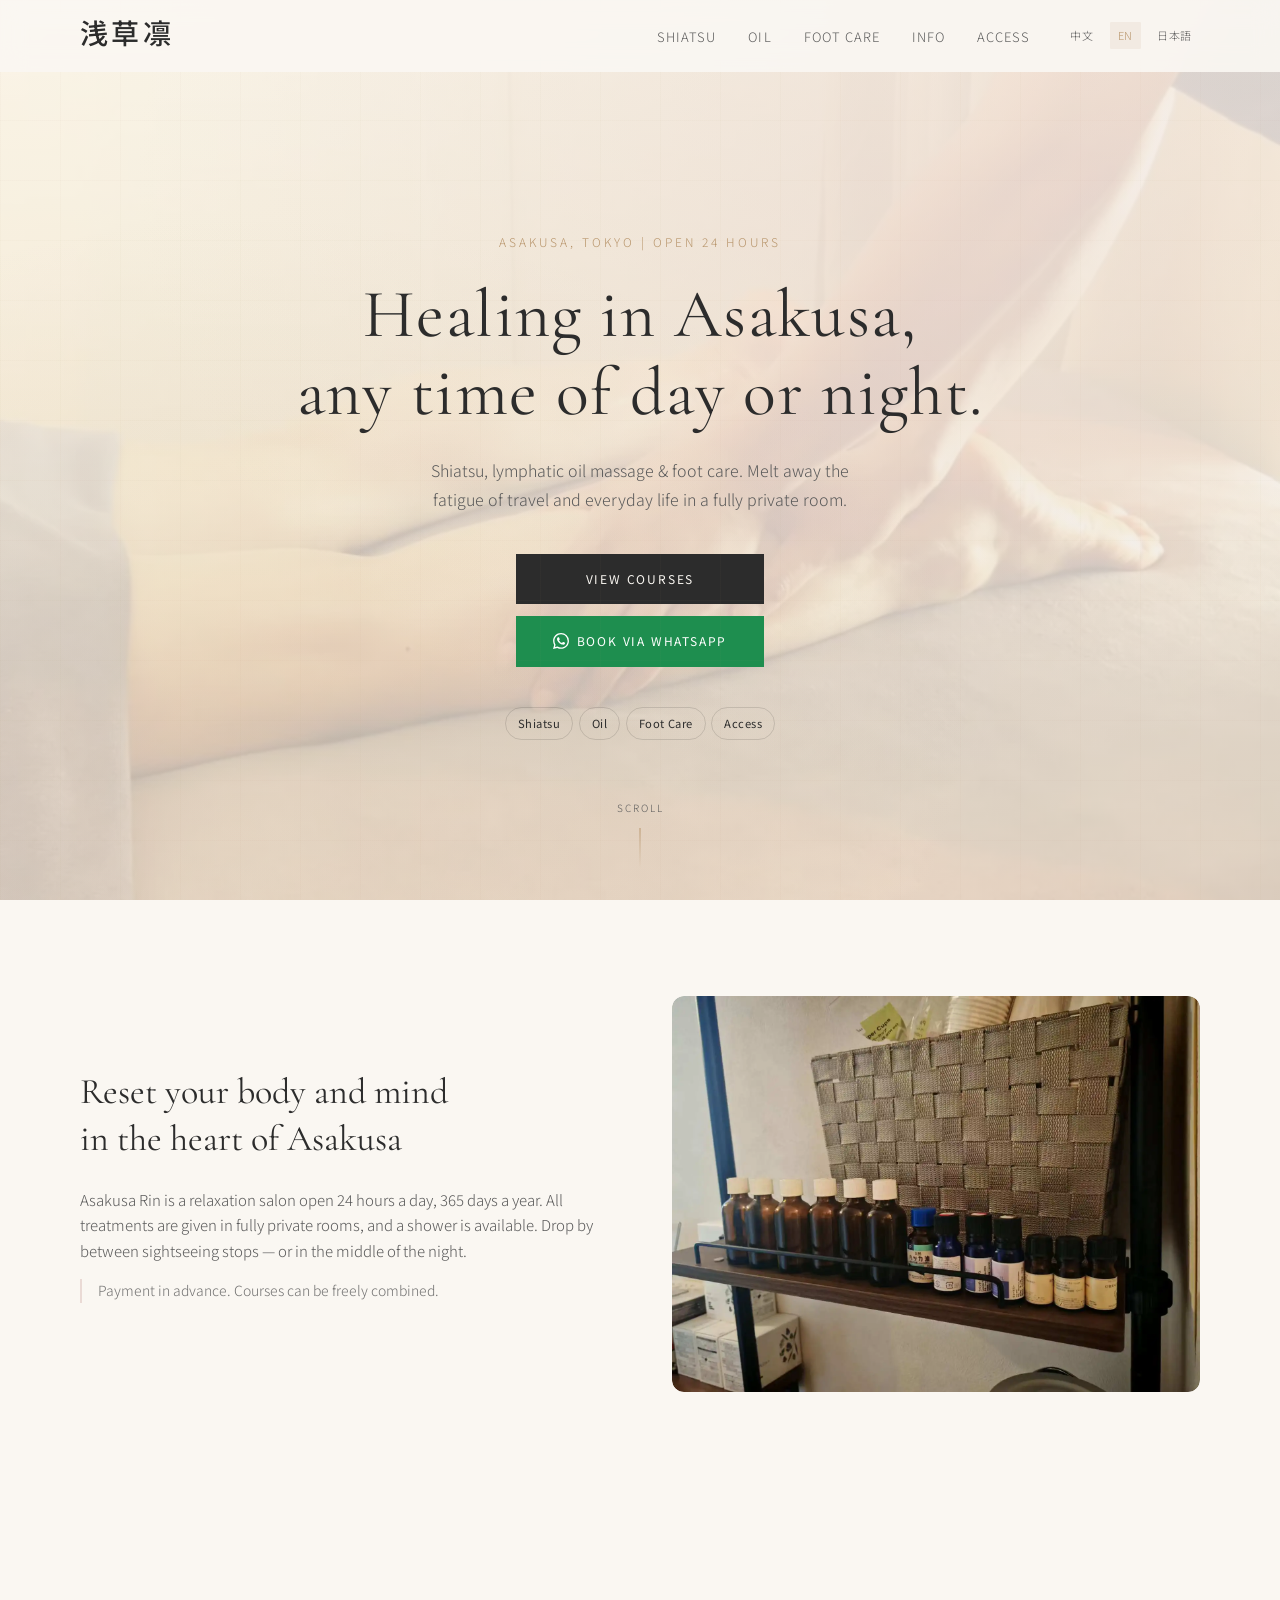
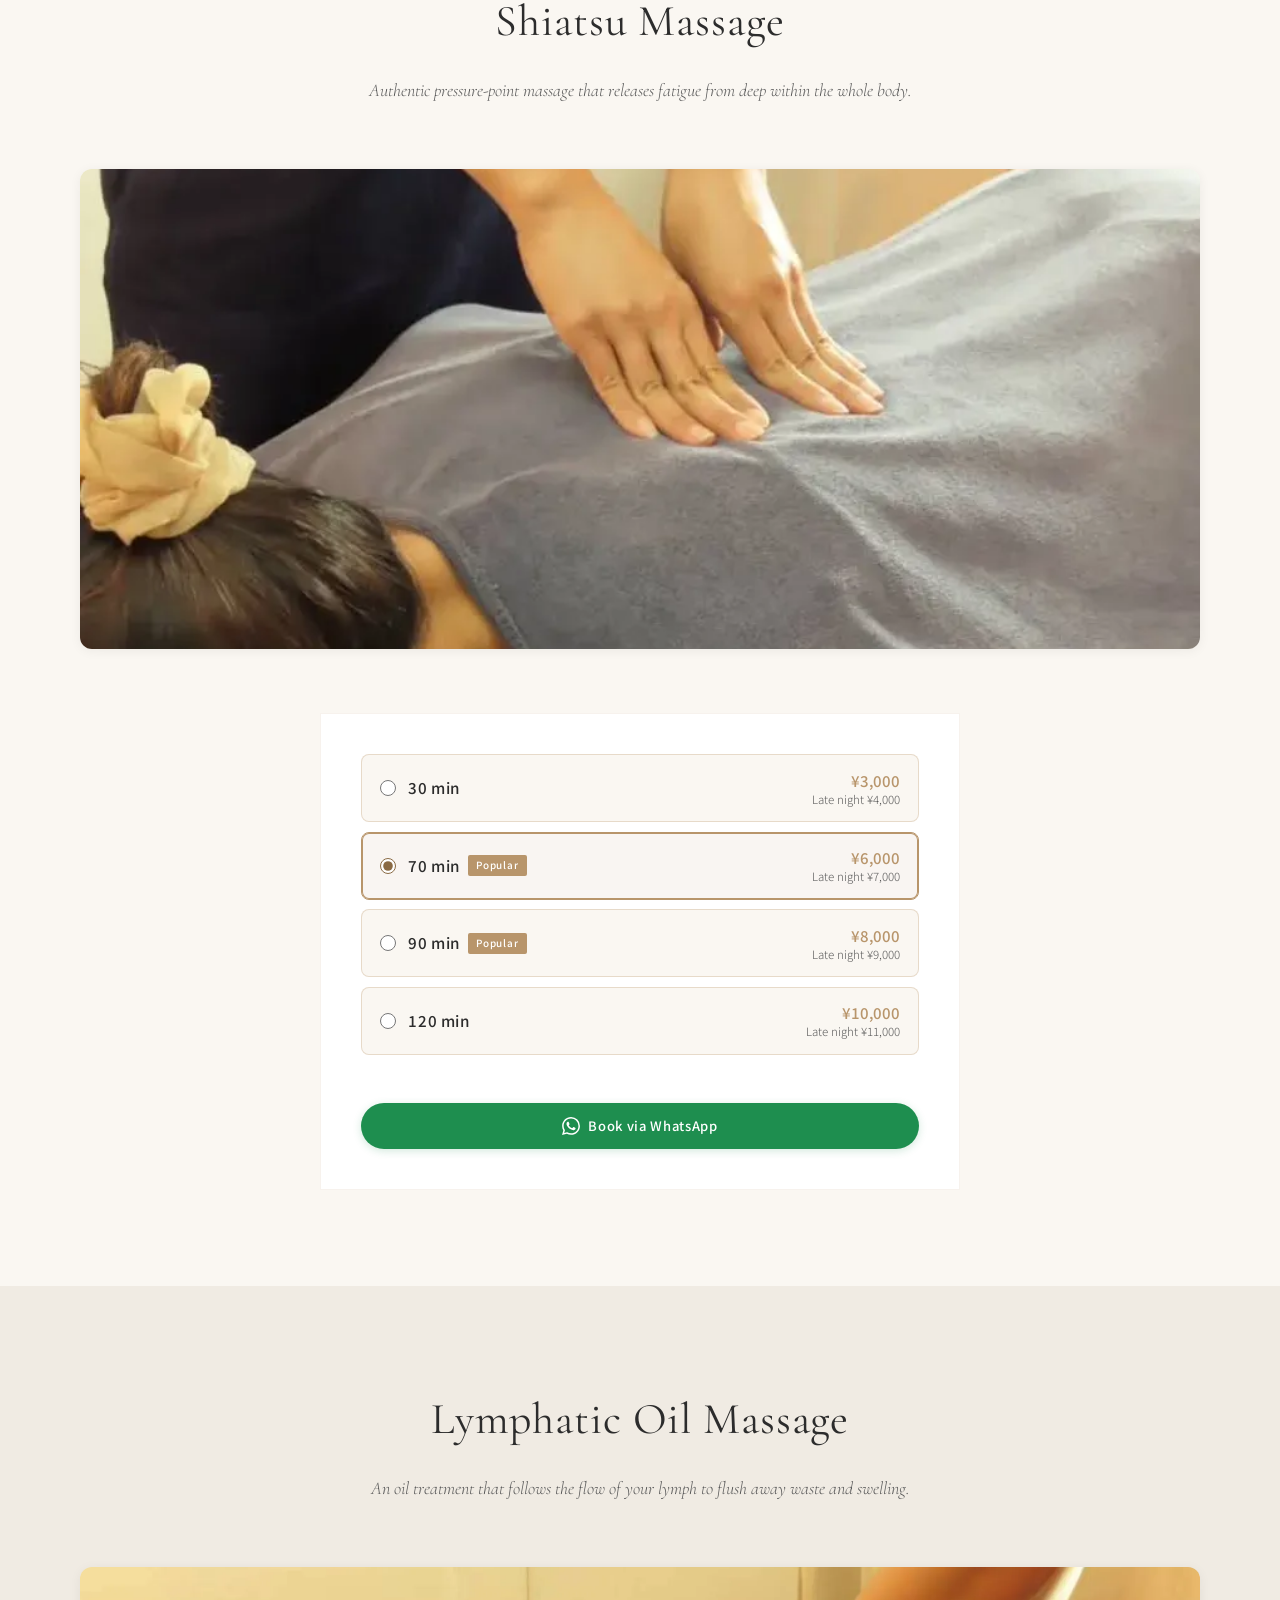
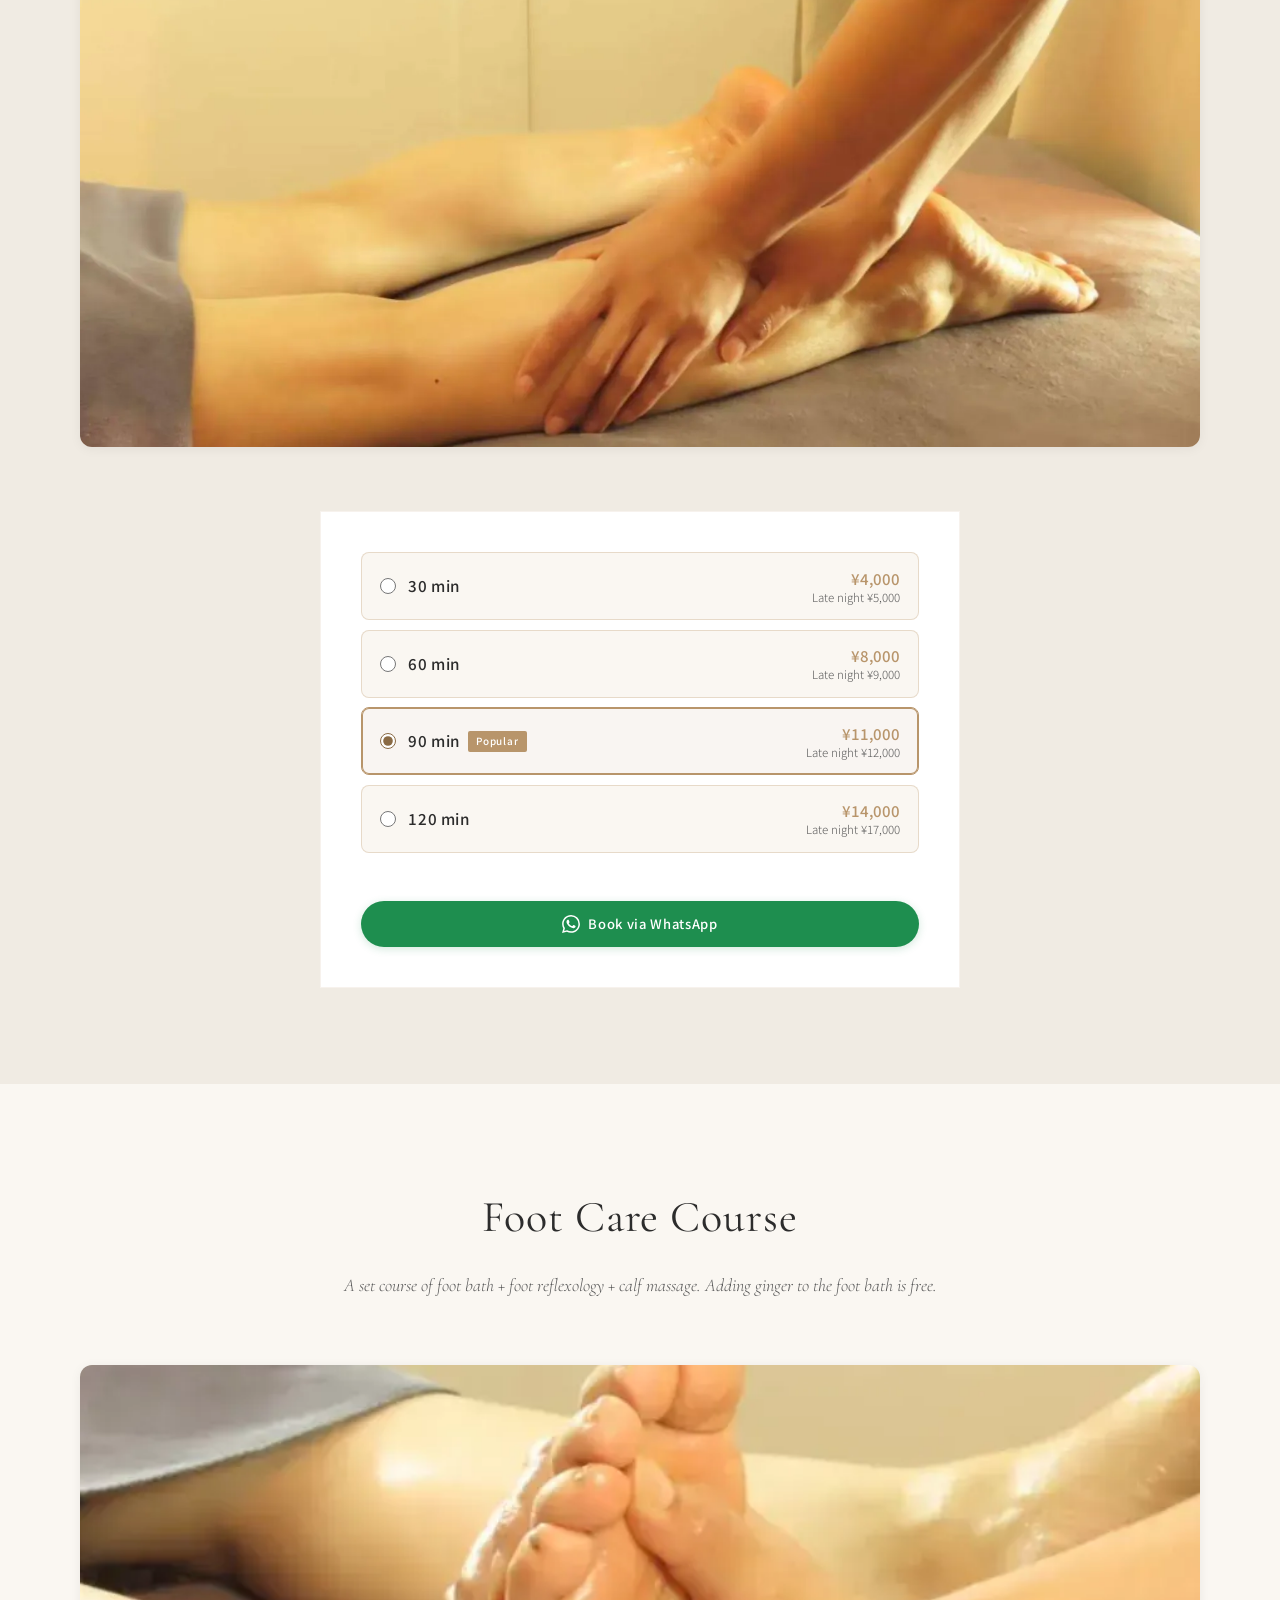
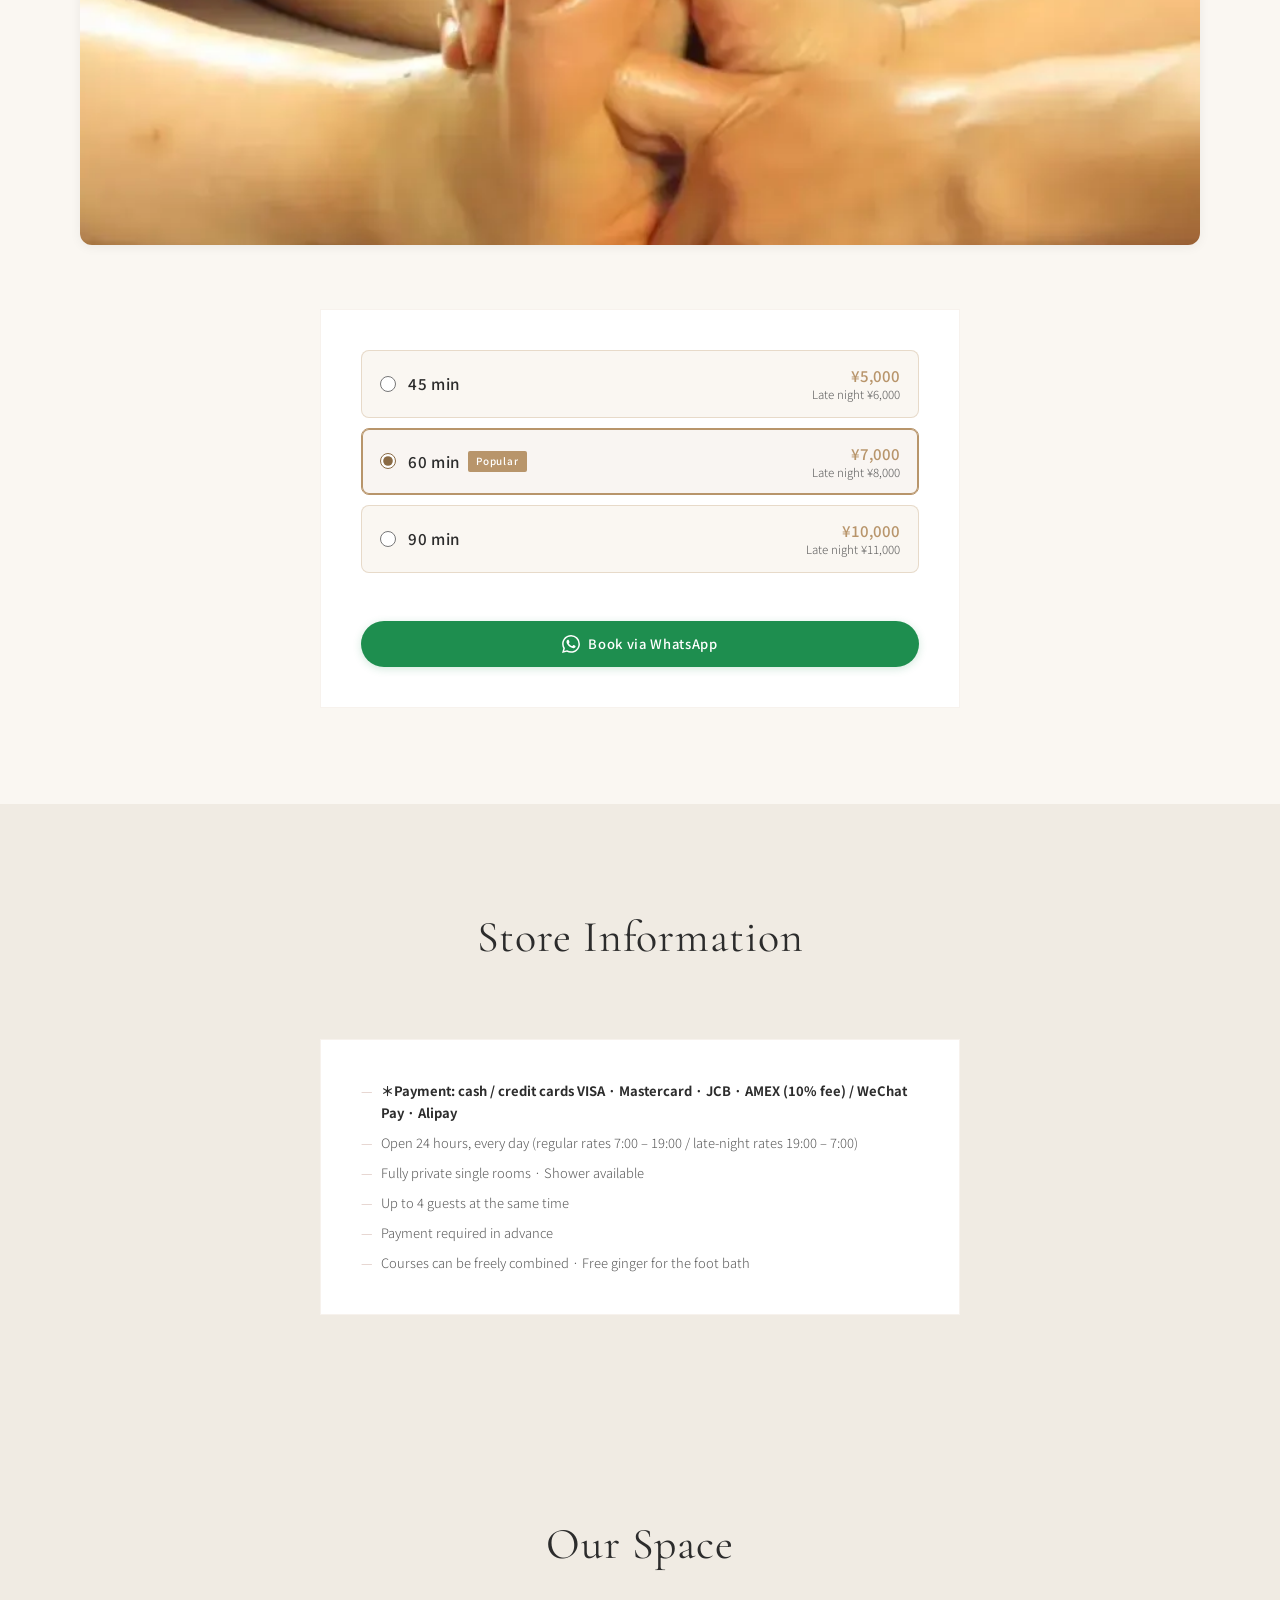
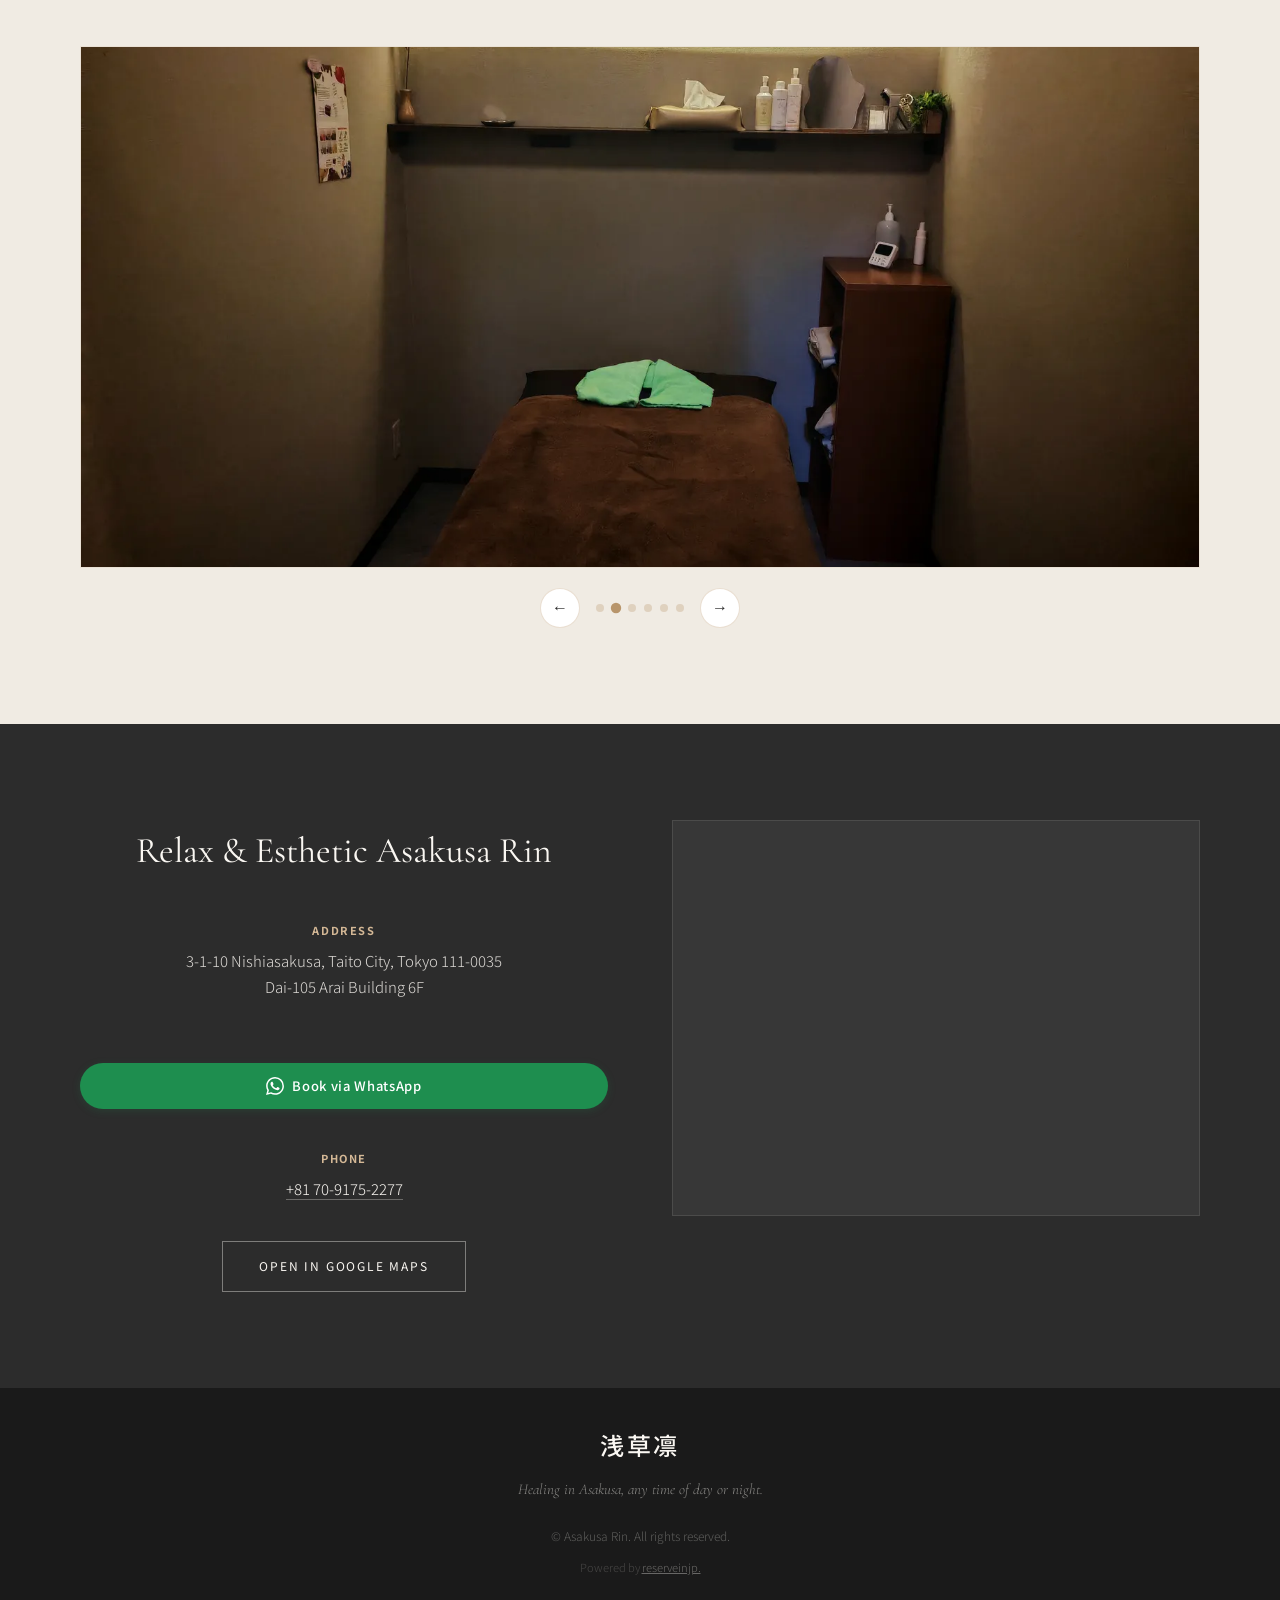
==== commit c7fcd9e6: "Move payment methods to top of info list, mark with asterisk and bold Co-Authored-By: Claude Fable 5" ====
--- a/en/index.html
+++ b/en/index.html
@@ -206,11 +206,11 @@
         </header>
         <article class="service-card service-card-wide">
           <ul class="includes">
+            <li><strong>＊Payment: cash / credit cards VISA · Mastercard · JCB · AMEX (10% fee) / WeChat Pay · Alipay</strong></li>
             <li>Open 24 hours, every day (regular rates 7:00 – 19:00 / late-night rates 19:00 – 7:00)</li>
             <li>Fully private single rooms · Shower available</li>
             <li>Up to 4 guests at the same time</li>
             <li>Payment required in advance</li>
-            <li>Payment: cash / credit cards VISA · Mastercard · JCB · AMEX (10% fee) / WeChat Pay · Alipay</li>
             <li>Courses can be freely combined · Free ginger for the foot bath</li>
           </ul>
         </article>
--- a/styles.css
+++ b/styles.css
@@ -793,6 +793,11 @@
 .service-card-wide {
   max-width: 640px;
   margin-inline: auto;
+}
+
+.includes strong {
+  font-weight: 700;
+  color: var(--charcoal);
 }
 
 .option-rows {
